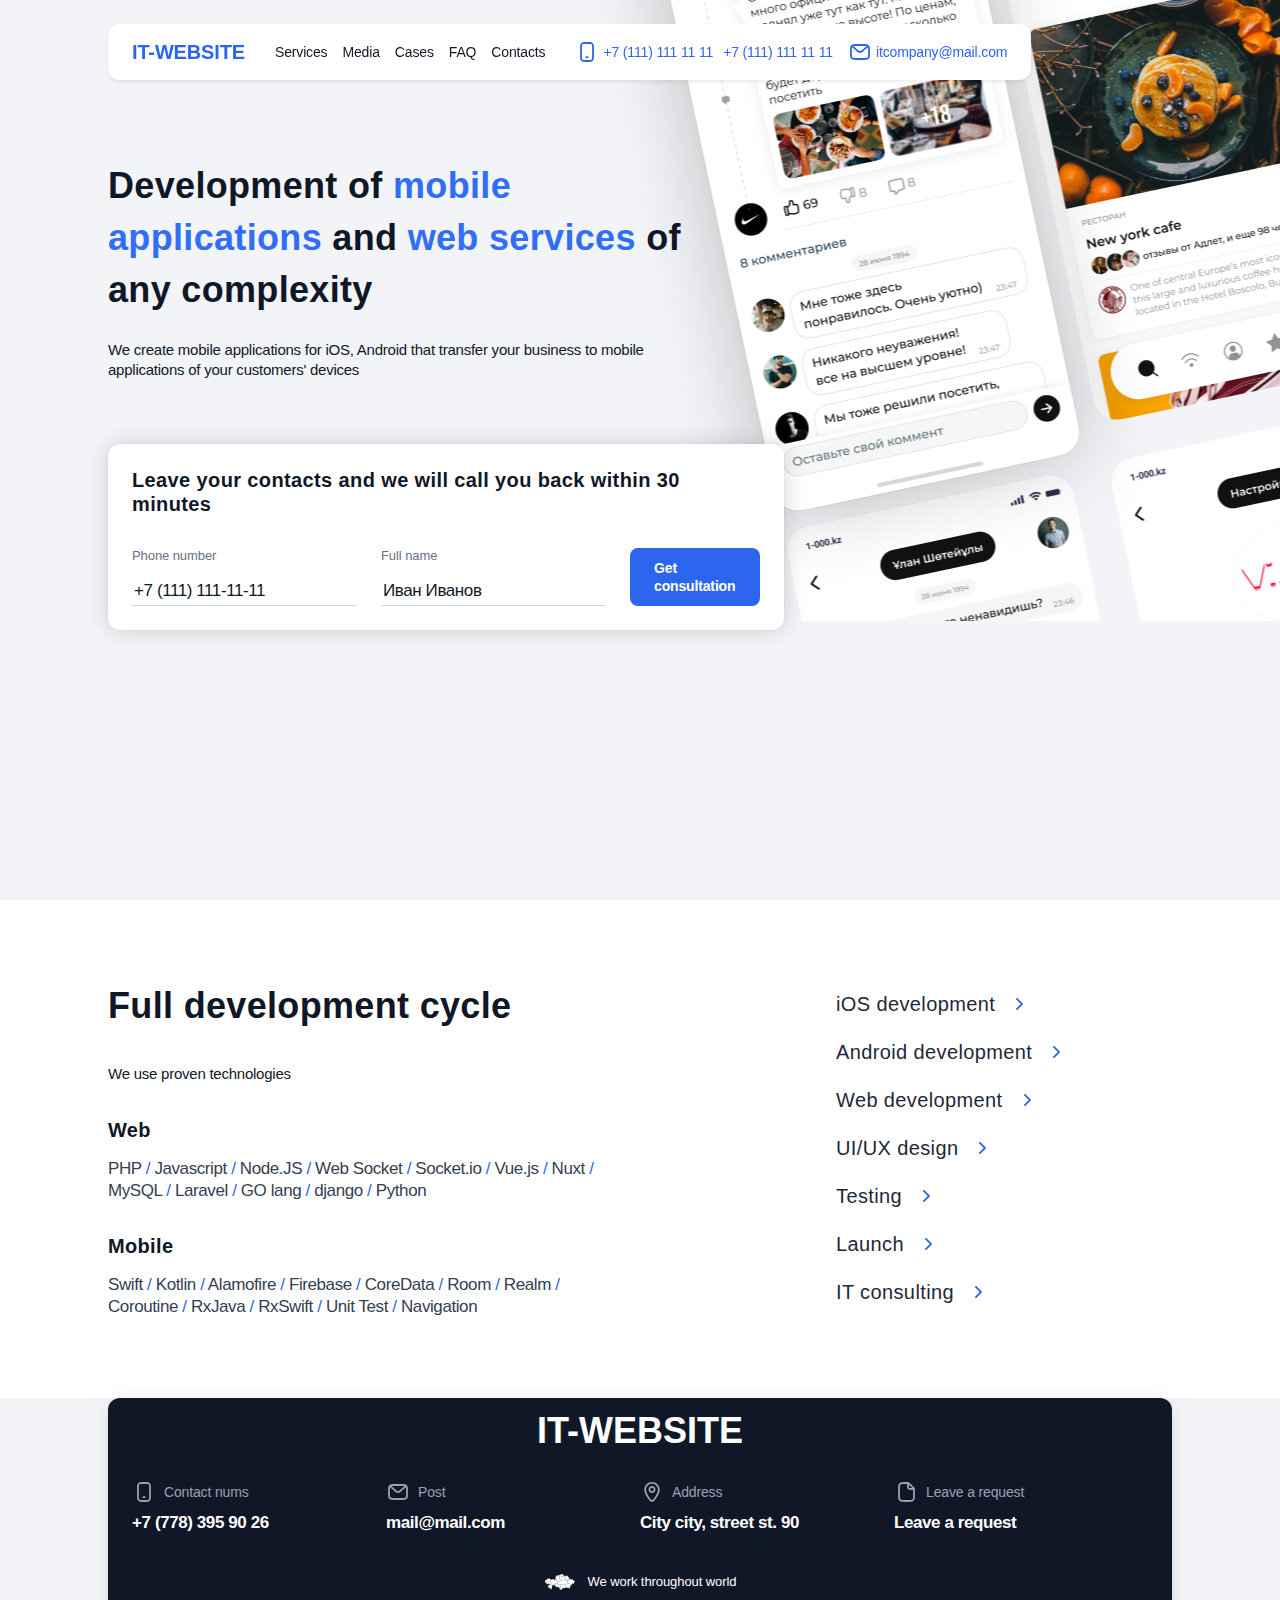
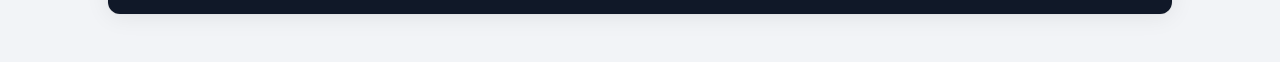
==== src/index.html @ e69600cc "les5" ====
<!DOCTYPE html>
<html lang="en">
<head>
    <meta charset="UTF-8">
    <meta name="viewport"
        content="width=device-width, user-scalable=no, initial-scale=1.0, maximum-scale=1.0, minimum-scale=1.0">
    <meta http-equiv="X-UA-Compatible" content="ie=edge">
    <title>IT-website</title>
    <link rel="stylesheet" href="assets/styles/style.css">
</head>
<body>
    <svg display="none" xmlns="http://www.w3.org/2000/svg">
        <symbol id="document" viewBox="0 0 24 24" fill="none" xmlns="http://www.w3.org/2000/svg">
            <path fill="currentColor" fill-rule="evenodd" clip-rule="evenodd" d="M13.1 3.90021H10.6C9.60506 3.90021 8.91298 3.90091 8.3745 3.94491C7.84653 3.98804 7.54596 4.06828 7.31963 4.18359C6.83041 4.43286 6.43266 4.83061 6.18339 5.31984C6.06807 5.54616 5.98784 5.84673 5.9447 6.37471C5.90071 6.91319 5.90001 7.60527 5.90001 8.60021V15.4002C5.90001 16.3952 5.90071 17.0872 5.9447 17.6257C5.98784 18.1537 6.06807 18.4543 6.18339 18.6806C6.43266 19.1698 6.83041 19.5676 7.31963 19.8168C7.54596 19.9321 7.84653 20.0124 8.3745 20.0555C8.91298 20.0995 9.60506 20.1002 10.6 20.1002H14.4C15.3949 20.1002 16.087 20.0995 16.6255 20.0555C17.1535 20.0124 17.4541 19.9321 17.6804 19.8168C18.1696 19.5676 18.5674 19.1698 18.8166 18.6806C18.9319 18.4543 19.0122 18.1537 19.0553 17.6257C19.0993 17.0872 19.1 16.3952 19.1 15.4002V9.90021H17.2L17.1646 9.90021C16.6347 9.90023 16.1836 9.90024 15.8131 9.86997C15.424 9.83818 15.0454 9.76854 14.6834 9.58413C14.1378 9.3061 13.6941 8.86245 13.4161 8.31678C13.2317 7.95485 13.162 7.57625 13.1302 7.18709C13.1 6.81666 13.1 6.36548 13.1 5.83561L13.1 5.80021V3.90021ZM18.3272 8.10021L14.9 4.673V5.80021C14.9 6.37511 14.9007 6.75216 14.9243 7.04052C14.947 7.31836 14.9863 7.43371 15.0199 7.4996C15.1254 7.70658 15.2936 7.87486 15.5006 7.98032C15.5665 8.01389 15.6819 8.05325 15.9597 8.07595C16.2481 8.09951 16.6251 8.10021 17.2 8.10021H18.3272ZM14.439 2.16652C14.1595 2.09943 13.8727 2.09978 13.5731 2.10015L13.5059 2.10021H10.6H10.5616C9.6141 2.1002 8.84835 2.10019 8.22792 2.15088C7.58864 2.20312 7.02482 2.31362 6.50245 2.57978C5.67454 3.00162 5.00142 3.67474 4.57958 4.50265C4.31342 5.02502 4.20291 5.58884 4.15068 6.22813C4.09999 6.84855 4.1 7.6143 4.10001 8.5618V8.60021V15.4002V15.4386C4.1 16.3861 4.09999 17.1519 4.15068 17.7723C4.20291 18.4116 4.31342 18.9754 4.57958 19.4978C5.00142 20.3257 5.67454 20.9988 6.50245 21.4206C7.02482 21.6868 7.58864 21.7973 8.22792 21.8495C8.84835 21.9002 9.6141 21.9002 10.5616 21.9002H10.6H14.4H14.4384C15.3859 21.9002 16.1517 21.9002 16.7721 21.8495C17.4114 21.7973 17.9752 21.6868 18.4976 21.4206C19.3255 20.9988 19.9986 20.3257 20.4204 19.4978C20.6866 18.9754 20.7971 18.4116 20.8493 17.7723C20.9 17.1519 20.9 16.3861 20.9 15.4386V15.4002V9.49432L20.9001 9.42712C20.9004 9.12749 20.9008 8.84074 20.8337 8.56126C20.7749 8.31637 20.6779 8.08227 20.5463 7.86753C20.3962 7.62247 20.1932 7.41996 19.981 7.20836L19.9335 7.16087L15.8393 3.06676L15.7919 3.0192C15.5803 2.80707 15.3777 2.60405 15.1327 2.45387C14.9179 2.32229 14.6838 2.22531 14.439 2.16652Z"/>
        </symbol>

        <symbol id="mail" viewBox="0 0 24 24" fill="none" xmlns="http://www.w3.org/2000/svg">
            <path fill="currentColor" fill-rule="evenodd" clip-rule="evenodd" d="M7.79998 4.10001H7.76228H7.76225C6.95421 4.1 6.29336 4.09999 5.75629 4.14387C5.20038 4.18929 4.6983 4.28617 4.22941 4.52508C3.49558 4.89899 2.89896 5.49561 2.52505 6.22944C2.28614 6.69833 2.18926 7.20041 2.14384 7.75632C2.09996 8.2934 2.09997 8.95424 2.09998 9.76229V9.76231V9.80001V14.2V14.2377V14.2377C2.09997 15.0458 2.09996 15.7066 2.14384 16.2437C2.18926 16.7996 2.28614 17.3017 2.52505 17.7706C2.89896 18.5044 3.49558 19.101 4.22941 19.4749C4.6983 19.7138 5.20038 19.8107 5.75629 19.8561C6.29337 19.9 6.95422 19.9 7.76227 19.9H7.79998H16.2H16.2377C17.0457 19.9 17.7066 19.9 18.2437 19.8561C18.7996 19.8107 19.3017 19.7138 19.7705 19.4749C20.5044 19.101 21.101 18.5044 21.4749 17.7706C21.7138 17.3017 21.8107 16.7996 21.8561 16.2437C21.9 15.7066 21.9 15.0458 21.9 14.2377V14.2V9.80001V9.7623C21.9 8.95425 21.9 8.2934 21.8561 7.75632C21.8107 7.20041 21.7138 6.69833 21.4749 6.22944C21.101 5.49561 20.5044 4.89899 19.7705 4.52508C19.3017 4.28617 18.7996 4.18929 18.2437 4.14387C17.7066 4.09999 17.0457 4.1 16.2377 4.10001H16.2377H16.2H7.79998ZM5.38061 6.01217C5.51618 5.98082 5.68477 5.95571 5.90287 5.93789C6.35798 5.90071 6.94505 5.90001 7.79998 5.90001H16.2C17.0549 5.90001 17.642 5.90071 18.0971 5.93789C18.3152 5.95571 18.4838 5.98082 18.6193 6.01217L14.6103 9.52009C14.0325 10.0257 13.6369 10.371 13.3074 10.6174C12.987 10.857 12.7832 10.9605 12.6069 11.0127C12.2107 11.1298 11.7892 11.1298 11.3931 11.0127C11.2168 10.9605 11.0129 10.857 10.6925 10.6174C10.3631 10.371 9.96747 10.0257 9.38967 9.52009L5.38061 6.01217ZM4.05037 7.24C4.00084 7.39568 3.96243 7.60224 3.93786 7.9029C3.90068 8.35801 3.89998 8.94508 3.89998 9.80001V14.2C3.89998 15.0549 3.90068 15.642 3.93786 16.0971C3.97419 16.5417 4.04079 16.7805 4.12886 16.9534C4.3302 17.3485 4.65146 17.6698 5.0466 17.8711C5.21944 17.9592 5.45827 18.0258 5.90287 18.0621C6.35798 18.0993 6.94505 18.1 7.79998 18.1H16.2C17.0549 18.1 17.642 18.0993 18.0971 18.0621C18.5417 18.0258 18.7805 17.9592 18.9534 17.8711C19.3485 17.6698 19.6698 17.3485 19.8711 16.9534C19.9592 16.7805 20.0258 16.5417 20.0621 16.0971C20.0993 15.642 20.1 15.0549 20.1 14.2V9.80001C20.1 8.94508 20.0993 8.35801 20.0621 7.9029C20.0375 7.60224 19.9991 7.39568 19.9496 7.24L15.7956 10.8747L15.7694 10.8977C15.2242 11.3747 14.7768 11.7662 14.3854 12.0589C13.9787 12.363 13.5796 12.6021 13.1173 12.7388C12.388 12.9545 11.6119 12.9545 10.8826 12.7388C10.4204 12.6021 10.0212 12.363 9.61455 12.0589C9.22317 11.7662 8.77574 11.3747 8.23062 10.8977L8.20436 10.8747L4.05037 7.24Z"/>
        </symbol>
    
        <symbol id="smartphone" viewBox="0 0 24 24" fill="none" xmlns="http://www.w3.org/2000/svg">
            <path fill="currentColor" fill-rule="evenodd" clip-rule="evenodd" d="M11.18 3.89997H12.82C13.9138 3.89997 14.6259 3.90138 15.1693 3.94577C15.6916 3.98845 15.8976 4.06172 16.008 4.11796C16.3843 4.30971 16.6903 4.61567 16.882 4.99199C16.9383 5.10238 17.0115 5.30838 17.0542 5.83072C17.0986 6.37408 17.1 7.08617 17.1 8.17998V15.82C17.1 16.9138 17.0986 17.6259 17.0542 18.1693C17.0115 18.6916 16.9383 18.8976 16.882 19.008C16.6903 19.3843 16.3843 19.6903 16.008 19.882C15.8976 19.9383 15.6916 20.0115 15.1693 20.0542C14.6259 20.0986 13.9138 20.1 12.82 20.1H11.18C10.0862 20.1 9.37411 20.0986 8.83075 20.0542C8.30841 20.0115 8.10242 19.9383 7.99203 19.882C7.6157 19.6903 7.30974 19.3843 7.11799 19.008C7.06175 18.8976 6.98848 18.6916 6.9458 18.1693C6.90141 17.6259 6.90001 16.9138 6.90001 15.82V8.17997C6.90001 7.08617 6.90141 6.37408 6.9458 5.83072C6.98848 5.30838 7.06175 5.10239 7.11799 4.99199C7.30974 4.61567 7.6157 4.30971 7.99203 4.11796C8.10242 4.06172 8.30841 3.98845 8.83075 3.94577C9.37411 3.90138 10.0862 3.89997 11.18 3.89997ZM5.10001 8.17997C5.10001 6.05177 5.10001 4.98768 5.51418 4.17481C5.8785 3.4598 6.45983 2.87847 7.17484 2.51415C7.98771 2.09998 9.05181 2.09998 11.18 2.09998H12.82C14.9482 2.09998 16.0123 2.09998 16.8252 2.51415C17.5402 2.87847 18.1215 3.4598 18.4858 4.17481C18.9 4.98768 18.9 6.05178 18.9 8.17998V15.82C18.9 17.9482 18.9 19.0123 18.4858 19.8252C18.1215 20.5402 17.5402 21.1215 16.8252 21.4858C16.0123 21.9 14.9482 21.9 12.82 21.9H11.18C9.05181 21.9 7.98771 21.9 7.17484 21.4858C6.45983 21.1215 5.8785 20.5402 5.51418 19.8252C5.10001 19.0123 5.10001 17.9482 5.10001 15.82V8.17997ZM11.25 16.2C10.7529 16.2 10.35 16.6029 10.35 17.1C10.35 17.597 10.7529 18 11.25 18H12.75C13.2471 18 13.65 17.597 13.65 17.1C13.65 16.6029 13.2471 16.2 12.75 16.2H11.25Z"/>
        </symbol>

        <symbol id="place" viewBox="0 0 24 24" fill="none" xmlns="http://www.w3.org/2000/svg">
            <path fill="currentColor" fill-rule="evenodd" clip-rule="evenodd" d="M12 13C13.933 13 15.5 11.433 15.5 9.5C15.5 7.567 13.933 6 12 6C10.067 6 8.5 7.567 8.5 9.5C8.5 11.433 10.067 13 12 13ZM12 11.2C12.9389 11.2 13.7 10.4389 13.7 9.49999C13.7 8.5611 12.9389 7.79999 12 7.79999C11.0611 7.79999 10.3 8.5611 10.3 9.49999C10.3 10.4389 11.0611 11.2 12 11.2Z"/>
            <path fill="currentColor" fill-rule="evenodd" clip-rule="evenodd" d="M4.24286 9.76987C4.24286 5.48026 7.71428 2 12 2C16.2857 2 19.7571 5.48026 19.7571 9.76987C19.7571 12.903 17.7831 16.6225 14.1924 20.8679C14.0893 20.9898 13.9762 21.1029 13.8543 21.206C12.6435 22.2301 10.8317 22.0787 9.80758 20.8679L9.2405 20.1974L9.24626 20.1923C6.01172 16.2269 4.24286 12.7357 4.24286 9.76987ZM11.185 19.7091C11.5677 20.1576 12.2413 20.2128 12.6919 19.8317C12.7374 19.7932 12.7796 19.751 12.8181 19.7055C16.3633 15.5139 17.9571 12.2221 17.9571 9.76987C17.9571 6.47123 15.2885 3.8 12 3.8C8.71154 3.8 6.04286 6.47123 6.04286 9.76987C6.04286 12.2221 7.63673 15.5139 11.1819 19.7055L11.185 19.7091Z"/>
        </symbol>

        <symbol id="Vector" viewBox="0 0 32 16" fill="none" xmlns="http://www.w3.org/2000/svg">
            <path fill="currentColor" d="M15.3673 3.66978L15.4874 3.67678L15.5508 3.80423L15.6621 3.75671L15.8042 3.73571L15.8096 3.84916H16.0487L16.1244 3.88821L16.2069 3.89815L16.2545 3.872L16.4123 3.92578L16.4039 3.67936L16.5697 3.67494L16.6135 3.72724L16.7199 3.7685L16.7986 3.83775L16.8189 3.8488L16.8623 3.80754L16.8431 3.78176L16.8658 3.74382L16.8953 3.76555L16.9886 3.66794L16.9802 3.63295L16.9345 3.61527L16.918 3.53497L17.0266 3.53718L17.0558 3.47493L17.0877 3.45725L17.1698 3.46793L17.1887 3.40973L17.2094 3.40642L17.2236 3.33791L17.277 3.30697L17.3081 3.30402L17.3207 3.26019L17.3465 3.26203L17.3795 3.22961L17.3998 3.23624L17.4636 3.20567L17.4002 3.13642L17.4413 3.14453L17.406 3.02703L17.5208 2.92536L17.477 2.86717L17.5035 2.85906L17.5062 2.80897L17.4931 2.76808L17.4413 2.76403L17.4509 2.67931L17.3676 2.67305L17.3442 2.62627L17.3031 2.61301L17.2996 2.57249L17.2459 2.49772L17.2685 2.4642L17.3 2.46126L17.3215 2.45278L17.323 2.42258L17.361 2.39495L17.3806 2.41669L17.4037 2.37285L17.3672 2.37506L17.3649 2.31429L17.4747 2.31723L17.4916 2.29808L17.4716 2.27635L17.4778 2.25646L17.4532 2.21925L17.5108 2.22331L17.5173 2.19347L17.5906 2.19863L17.5941 2.23473L17.6993 2.22736L17.697 2.16585L17.7703 2.17137L17.7726 2.22257L17.8195 2.23141L17.8283 2.26235L17.8594 2.27009L17.8728 2.31171L17.8748 2.3677L17.9262 2.38169L17.9504 2.32792L17.9089 2.31944L17.8963 2.26272L17.9277 2.25977L17.9416 2.19973L17.983 2.2082L18.0007 2.17395L18.0372 2.17174L18.0652 2.14301L18.2272 2.14559L18.2345 2.20231L18.2756 2.21594L18.284 2.3386L18.266 2.37764L18.2913 2.3898L18.3082 2.36585L18.4008 2.38832L18.4541 2.36733L18.4606 2.43363L18.4284 2.45131L18.4368 2.48262L18.4054 2.4852L18.4084 2.52056L18.3862 2.53934L18.5321 2.53566L18.5436 2.51651L18.5697 2.51835L18.5735 2.53897L18.6495 2.63106L18.6607 2.68778L18.7332 2.67858L18.7194 2.59165L18.787 2.58207L18.805 2.48225L19.1203 2.47378L19.1172 2.50914L19.1272 2.50988L19.116 2.57986L19.2366 2.60049L19.2446 2.62185L19.3107 2.62259L19.3387 2.59459L19.3594 2.59128L19.3771 2.56771L19.4236 2.56144L19.4485 2.51319L19.5245 2.51503L19.5199 2.56034L19.6747 2.72167L19.6447 2.76477L19.6205 2.84875L19.6443 2.91174L19.5967 2.93236L19.5975 2.97288L19.6336 3.01192L19.6436 3.05834L19.8613 3.08449L20.0379 3.0716L20.0728 2.98393L20.2168 2.95336L20.2486 2.98209L20.3181 2.94894L20.3988 2.9482L20.423 2.91505L20.4483 2.91284L20.464 2.95078L20.4644 3.03808L20.4959 3.07233L20.5166 3.28413L20.6122 3.24508L20.7551 3.3147L20.8564 3.31249L20.8656 3.35964L20.9213 3.35706L20.9747 3.45541L21.2634 3.47603L21.2657 3.49666L21.3049 3.50219L21.3221 4.2374L21.3379 4.26944L21.2922 4.27791L21.1874 4.35711L21.164 4.38363L21.1601 4.60058L21.2968 4.53612L21.3348 4.62047L21.4227 4.62821L21.4957 4.66835L21.4773 4.69524L21.4373 4.6993L21.4081 4.73429L21.3321 4.71366L21.1659 4.8179L21.1547 4.89967L21.0741 4.99102L20.9463 4.95456L20.8979 5.02601L20.8764 4.96487L20.856 4.97187L20.8679 4.99286L20.8069 5.00944L20.7865 4.97739L20.7505 4.99213L20.7382 5.04922L20.7708 5.06322L20.8169 5.16156L20.8092 5.18477L20.8361 5.20282L20.876 5.12068L20.9144 5.12583L21.0115 5.16782L20.9006 5.26949L20.7025 5.331L20.729 5.39251L20.6875 5.4113L20.6234 5.41756L20.593 5.46692L20.4725 5.41793L20.4287 5.49454L20.3992 5.50081L20.3919 5.51922L20.4134 5.54095L20.3631 5.59731L20.2552 5.60357L20.2506 5.64151L20.2233 5.62862L20.1853 5.66251L20.2064 5.68903L20.1523 5.73507L20.2333 5.78774L20.1715 5.81868L20.0859 5.76564L20.0563 5.80984L20.001 5.82752L20.0175 5.93434L19.9676 5.9476L19.978 5.98223L19.8847 5.91408L19.728 5.92992L19.7096 5.96602L19.6631 5.95129L19.7315 5.85883L19.718 5.80506L19.7407 5.77411L19.7338 5.74944L19.7111 5.73728L19.7622 5.67135L19.6777 5.59952L19.624 5.6032L19.614 5.56379L19.5633 5.58221L19.5526 5.54759L19.518 5.55348L19.5196 5.58221L19.4078 5.62788L19.3867 5.73544L19.3333 5.7347L19.3092 5.78001L19.2423 5.77301L19.184 5.81942L19.1997 5.85404L19.1011 5.92035L19.0481 5.91961L19.0366 5.93729L18.9874 5.94687L18.9778 6.1826L18.9241 6.09236L18.7632 6.16161L18.8096 6.27469L18.7858 6.31963L18.7033 6.33031L18.5962 6.39587L18.5359 6.42313L18.4898 6.40029L18.4929 6.32036L18.5593 6.22754L18.5436 6.19329L18.5086 6.20434L18.486 6.14098L18.2537 6.20544L18.2203 6.2025L18.195 6.21465L18.1619 6.20692L18.1178 6.21723L18.1358 6.12477L18.0924 6.12109L18.0706 6.09568L18.0425 6.03159L18.023 6.0349L18.0003 6.07063L17.9865 6.00801L17.8851 6.06105L17.9116 6.14356L17.8502 6.18076L17.8168 6.17818L17.7949 6.15277L17.7872 6.18518L17.8091 6.2106L17.7999 6.26143L17.7803 6.26438L17.7484 6.23859L17.6525 6.28721L17.5557 6.22791L17.5123 6.2246L17.5 6.1955L17.4401 6.21428L17.4144 6.17008L17.4678 6.11299L17.4989 5.97376L17.5319 5.9244L17.5154 5.82826L17.5515 5.80727L17.5618 5.55643L17.3303 5.56269L17.3073 5.60357L17.2163 5.63488L17.0543 5.75165L16.984 5.69897L16.8784 5.72034L16.8343 5.7126L16.8842 5.77743L16.8896 5.83968L16.8009 5.90451L16.4757 5.94502L16.2998 6.05221L16.1939 5.89493L16.2768 5.84778L16.228 5.73139L16.1639 5.70892L15.9793 5.76049L15.7804 5.69271L15.7212 5.65182L15.6287 5.6754L15.5899 5.52585L15.5327 5.55164L15.5082 5.53138L15.4721 5.54832L15.4736 5.50559L15.4475 5.52806L15.4494 5.48055L15.441 5.43708L15.3012 5.35826L15.2548 5.50375L15.1062 5.51996L15.0778 5.46139L15.1269 5.23892L14.968 5.09121L15.0102 5.05474L14.9461 4.97445L15.0524 4.88347L15.0171 4.85731L15.0801 4.68161L15.0121 4.54643L14.9188 4.54165L14.8812 4.41751L15.011 4.42967L15.2068 4.33316L15.2375 4.20314L15.2705 4.0186L15.3619 3.9453L15.3673 3.66978Z"/>
            <path fill="currentColor" d="M10.1269 10.6804L10.0631 10.7128L9.9852 10.7287L9.94835 10.7522L9.91533 10.7957L9.87847 10.8705L9.84967 10.9493L9.84545 11.02L9.81282 11.0359L9.78824 11.0753L9.78632 11.1059L9.48224 11.1884L8.40568 11.5151L8.29856 10.7574L8.23137 10.5788L8.16994 10.4635L8.18376 10.42L8.09584 10.311L8.08663 10.1747L7.64855 10.0494L7.4969 9.98904L7.27306 9.77283L7.22661 9.5997L7.11526 9.46489L7.17401 9.03357L7.20242 8.86597L7.15174 8.78309L7.13523 8.58382L7.0189 8.45895L7.04577 8.36097L7.00431 8.19006L6.97589 8.14365L7.00047 7.97274L7.02235 7.95617L7.0189 7.78342L6.8849 7.77237L6.88452 7.72669L6.82846 7.68765L6.80389 7.72743L6.75513 7.71527L6.75743 7.779L6.739 7.87292L6.65761 7.86519L6.61269 7.84345L6.43493 7.82541L6.46487 7.75247L6.43301 7.68286L6.45451 7.62024L6.40267 7.36793L6.36351 7.35909L6.32973 7.44233L6.28404 7.4206L6.29517 7.3915L6.20456 7.35209L6.14544 7.29978L6.13852 7.19775L6.18767 7.03679L6.16156 6.97933L6.20802 7.00143L6.23835 6.92702L6.29594 6.8773L6.36889 6.87767L6.38233 6.82425L6.47447 6.82241L6.5382 6.83346L6.61154 6.79184L6.59426 6.76127L6.64609 6.69865L6.66183 6.65924H6.74438L6.70061 6.60804L6.77241 6.48686L6.76972 6.45407L6.80312 6.38924L6.79352 6.33326L6.74323 6.31042L6.74092 6.28206L6.7056 6.27174L6.70291 6.17708L6.71674 6.09936L6.66068 6.02459L6.74016 5.94355L6.72749 5.91151L6.82155 5.80395L6.81003 5.78811L6.83307 5.80285L6.84689 5.79806L6.89028 5.73286L6.91715 5.7185L6.93174 5.69492L6.91946 5.64446L6.88951 5.57853L6.87722 5.49675L6.89987 5.45071L6.91523 5.40209L6.9375 5.40983L6.95555 5.40762L6.98127 5.42124L6.99356 5.42088L7.00315 5.41425L7.00968 5.42014L7.01352 5.4415L7.0308 5.44666L7.04308 5.46508L7.05883 5.45918L7.05767 5.43745L7.07495 5.4334L7.07956 5.42345L7.09184 5.42456L7.09799 5.41609L7.1168 5.41461L7.1264 5.41903L7.14444 5.39693L7.1406 5.37446L7.17247 5.35936L7.19666 5.37299L7.21048 5.38883L7.21432 5.41535L7.20933 5.42824L7.18514 5.45734L7.17938 5.47171L7.18514 5.4857L7.20626 5.50412L7.24196 5.52585L7.39823 5.66619L7.41166 5.67135L7.4347 5.65035L7.49536 5.65367L7.51072 5.68829L7.55871 5.71223L7.6355 5.76933L7.64971 5.76969L7.66583 5.7568L7.68081 5.72328L7.7407 5.68976L7.77756 5.67945L7.85895 5.63783L7.89812 5.60284L7.94035 5.57337L7.96838 5.56306L7.97797 5.55311L7.98181 5.54095L7.97721 5.50486L7.97913 5.46765L8.0083 5.37483L8.02021 5.35863L8.03556 5.35347L8.09776 5.38404L8.14345 5.38441L8.16457 5.36636L8.17263 5.31664L8.18338 5.31148L8.21793 5.31848L8.23137 5.30964L8.2356 5.29196L8.22446 5.24407L8.22408 5.20982L8.24903 5.18256L8.25287 5.18145L8.27169 5.20429L8.27821 5.2275L8.31776 5.24812L8.35308 5.29417L8.3884 5.29601L8.42373 5.31442L8.43294 5.30706L8.4387 5.27649L8.42373 5.23707L8.41682 5.19692L8.42142 5.19361L8.46481 5.1925L8.47978 5.18735L8.49821 5.18956L8.5366 5.21902L8.55196 5.22197L8.59227 5.19729L8.60648 5.20392L8.62261 5.22013L8.64065 5.22381L8.71629 5.19656L8.76044 5.17446L8.77465 5.18993L8.7877 5.23339L8.81189 5.25181L8.84068 5.26323L8.85988 5.29417L8.86142 5.33358L8.88445 5.36231L8.95203 5.40651L9.00347 5.42088L9.01614 5.41646L9.01845 5.40835L9.00808 5.38404L9.01115 5.3752L9.07297 5.34684L9.11098 5.34721L9.13132 5.38331L9.16281 5.37004L9.17433 5.3299L9.17932 5.18661L9.18546 5.13541L9.20351 5.12657L9.23307 5.12436L9.25035 5.15014L9.27338 5.16635L9.28528 5.16451L9.2945 5.15309L9.3137 5.14867L9.32752 5.17519L9.36015 5.17446L9.36975 5.18808L9.40623 5.1553L9.41698 5.1542L9.43502 5.13946L9.44347 5.15199L9.4404 5.1763L9.44731 5.19287L9.50336 5.2054L9.50758 5.20171L9.50298 5.18956L9.50643 5.17961L9.52601 5.17519L9.53369 5.16525L9.52832 5.13246L9.54636 5.12436L9.55903 5.11184L9.56518 5.11515L9.5717 5.10852L9.57785 5.11221L9.58629 5.10005L9.61163 5.11L9.63467 5.17961L9.64542 5.19361L9.66462 5.19692L9.708 5.18735L9.74524 5.1914L9.77519 5.19729L9.78978 5.2135L9.81857 5.27096L9.81704 5.28643L9.80168 5.30632L9.79055 5.34942L9.79592 5.42345L9.81474 5.47834L9.83201 5.48828L9.85505 5.49049L9.92032 5.46692L9.94911 5.46913L9.95794 5.48128L9.94911 5.51738L9.95487 5.54132L10.0063 5.5649L10.0217 5.60468L10.0455 5.62236L10.0869 5.62788L10.1192 5.61904L10.1369 5.62015L10.1902 5.63857L10.2758 5.64777L10.2954 5.65551L10.3081 5.67503L10.3223 5.67908L10.34 5.66472L10.4041 5.67945L10.4548 5.66619L10.4694 5.66656L10.5166 5.72881V5.73765L10.5005 5.74465L10.4985 5.75128L10.4997 5.81905L10.5008 5.82789L10.5093 5.82973L10.568 5.801L10.6989 5.76896L10.7339 5.75128L10.7826 5.67319L10.8614 5.47576L10.8836 5.44482L10.9097 5.4345L10.9604 5.4415L10.9938 5.45808L11.0011 5.46839L11.003 5.51996L11.094 5.62899L11.1228 5.64446L11.213 5.65514L11.2941 5.66103L11.3716 5.65698L11.4177 5.66582L11.4753 5.66509L11.5494 5.63967L11.6093 5.63672L11.9214 5.5148L11.9391 5.50044L11.9506 5.4706L11.9729 5.33026L12.0404 5.00318L12.103 4.98292L12.1525 5.00612L12.2074 4.98292L12.2408 4.92693L12.2931 5.00428L12.2996 5.07684L12.3364 5.19582L12.3971 5.21866L12.4367 5.16562L12.4566 5.15162L12.5672 5.21534V5.25954L12.5422 5.26359L12.5173 5.34647L12.6517 5.47207L12.5672 5.52843L12.5822 5.59179L12.5818 5.65956L12.6862 5.62825L12.7546 5.96197L12.8532 6.11262L12.8682 6.17008L13.0306 6.40287L13.0452 6.46033L13.0091 6.58189L12.8909 6.4887L12.7718 6.58999L12.7611 6.70786L12.6432 6.77674L12.6674 6.90382L12.6916 6.93697L12.6037 6.90787L12.5403 6.98706L12.5791 7.02942L12.7154 7.25079L12.6908 7.26884L12.6762 7.25485L12.5645 7.27216L12.5453 7.32336L12.6421 7.31489L12.6954 7.49206L12.9035 7.68949L13.0648 7.60514L13.1423 7.67144L13.1469 7.71269L13.0974 7.77605L13.1258 7.8685L13.3692 7.9477L13.4126 7.99447L13.5343 8.03868L13.6553 8.11971L13.8161 8.41438L13.9528 8.64386L14.0208 8.67296L13.8553 8.84792L12.9753 9.438L12.9193 9.45532L12.8866 9.41038L12.672 9.37833L12.7043 9.30687L12.4985 9.05567L12.4052 9.06929L12.3437 8.95695L12.2163 8.77278L11.7628 8.87297L11.506 9.53193L11.1938 9.50725L11.1723 9.73415L10.9435 9.7522L10.6429 10.02L10.5799 10.1143L10.4939 10.2045L10.33 10.4406L10.1269 10.6804Z"/>
            <path fill="currentColor" d="M24.6186 9.38533L24.7077 9.44095L24.745 9.48294L24.839 9.49104L24.8755 9.58092L25.2076 9.54519L25.4418 9.86012L25.7969 9.74115L25.9563 9.8045L25.9532 9.87817L26.2085 9.98573L26.4254 10.1021L26.6574 10.1076L26.6992 10.1688L26.7345 10.1677L26.7764 10.1415L26.7983 10.1942L26.8224 10.2211L26.8558 10.1758L26.8777 10.1762L26.8497 10.2182L26.8747 10.2233L26.9008 10.2244L26.9269 10.2432L26.9511 10.2005L26.9687 10.1997L26.9549 10.2358L26.9173 10.2627L26.9276 10.2738L26.9603 10.2675L26.9338 10.301L27.181 10.5791L27.2394 10.7909L27.3603 10.9173L27.3373 11.072L27.3465 11.1302L27.3738 11.153L27.4509 11.1265L27.4636 11.1431L27.5293 11.181L27.5569 11.2046L27.6859 11.2311L27.6963 11.2451L27.7163 11.318L27.6878 11.448L27.6087 11.56L27.5692 11.5335L27.4748 11.4528L27.4348 11.4433L27.3745 11.4554L27.3315 11.472L27.2601 11.5191L27.2125 11.5236L27.1906 11.5114L27.1776 11.4742L27.1703 11.4705L27.1304 11.4805L27.1112 11.4749L27.1062 11.434L27.0977 11.4182L27.0885 11.3718L27.0609 11.3515L27.0467 11.3276L27.0152 11.311L27.0079 11.3221L26.9925 11.3294L26.968 11.3239L26.9322 11.3512L26.9215 11.3714L26.8939 11.3777L26.8827 11.3924L26.8628 11.4038L26.8259 11.4097L26.8144 11.3902L26.8098 11.3909L26.7741 11.4234L26.7506 11.4182L26.7426 11.4116L26.7199 11.4322L26.6827 11.4381L26.6681 11.4337L26.6627 11.441L26.6347 11.4495L26.6239 11.469L26.6159 11.4709L26.5802 11.4606L26.5786 11.4727L26.5675 11.4841L26.5656 11.497L26.5575 11.5055L26.5422 11.5048L26.513 11.5143L26.4654 11.5129L26.4201 11.5501L26.3928 11.5526L26.3652 11.5357L26.3164 11.5224L26.2995 11.5062L26.2941 11.5084L26.2899 11.5302L26.2753 11.5431L26.2081 11.5703L26.1728 11.5659L26.139 11.5707L26.1241 11.5593L26.1068 11.563L26.0884 11.5781L26.0749 11.6134L26.0404 11.6366H26.0112L25.9962 11.6175L25.9862 11.6145L25.9651 11.6223L25.9371 11.6447L25.9194 11.6503L25.8868 11.6521L25.8684 11.6359L25.8426 11.6381L25.8177 11.6318L25.8115 11.6418L25.8207 11.662L25.8184 11.6713L25.8073 11.6654L25.7962 11.6676L25.7532 11.7129L25.6775 11.7589L25.6656 11.7718L25.6464 11.7773L25.638 11.7902L25.6464 11.7991L25.6664 11.7854L25.6829 11.7851L25.7075 11.8009L25.7271 11.8035L25.7489 11.8657L25.7793 11.8816L25.8396 11.8727L25.8634 11.8521L25.9194 11.8598L25.9459 11.8407L25.9647 11.8429L25.9762 11.8554L25.972 11.8679L25.9785 11.8713L26.0104 11.8624L26.0281 11.8959L26.0895 11.9254L26.116 11.9501L26.1198 11.9766L26.0561 11.9972L26.0258 12.0267L26.0576 12.0739L26.048 12.0945L26.0281 12.1744L26.0119 12.2017L26.0273 12.2499L26.0419 12.3626L26.0569 12.405V12.4838L26.0676 12.5516L26.0899 12.605L26.0849 12.6256L26.086 12.6356L26.0968 12.6488L26.0949 12.6768L26.134 12.7597L26.1317 12.7899L26.144 12.8441L26.1578 12.8536L26.1962 12.9358L26.2907 13.1641L26.3022 13.1789L26.3122 13.2135L26.3034 13.2433L26.3045 13.2625L26.2857 13.2809L26.2488 13.3568L26.2504 13.3638L26.2592 13.3745L26.3114 13.3711L26.3218 13.3756L26.3233 13.4028L26.3387 13.4323L26.3394 13.457L26.3525 13.4868L26.3356 13.517L26.3122 13.5189L26.2949 13.5329L26.2757 13.5218L26.255 13.5181L26.1985 13.5336L26.1306 13.5874L26.0619 13.6061L26.0461 13.6235L26.0457 13.654L26.0576 13.6754L26.0822 13.6986L26.1164 13.72L26.1801 13.7358L26.1966 13.7634L26.1947 13.7679L26.1866 13.7664L26.1655 13.7774L26.1571 13.769L26.154 13.7774L26.141 13.7822L26.1287 13.7771L26.1237 13.7874L26.0692 13.8095L26.0695 13.8191L26.053 13.8297L26.0415 13.8257L26.0215 13.8334L26.0212 13.8253L26.0004 13.833L25.9966 13.8224L25.9897 13.822L25.949 13.8286L25.9467 13.8581L25.9344 13.8876L25.9194 13.9487L25.8929 13.9734L25.8814 14.0146L25.8891 14.0533L25.9129 14.1008L25.9352 14.1207L25.9555 14.1226L25.9636 14.1314L25.9494 14.1472L25.9179 14.1623L25.9133 14.1841L25.9121 14.2165L25.9279 14.2375L25.9267 14.2898L25.9617 14.3137L25.9528 14.3428L25.9709 14.3668L25.9643 14.4021L25.9398 14.4158L25.9259 14.4165L25.9125 14.4062L25.9037 14.4058L25.8822 14.4228L25.8707 14.4206L25.8507 14.4338L25.8449 14.4305L25.8399 14.4139L25.8461 14.366L25.8323 14.3458L25.82 14.3123L25.8027 14.3016L25.7735 14.2946L25.7436 14.267L25.7313 14.2331L25.7205 14.2147L25.7117 14.2091L25.6672 14.2062L25.6603 14.2205L25.6503 14.2231L25.6445 14.2161V14.2029L25.6391 14.201L25.6061 14.1984L25.5942 14.1911L25.5762 14.1937L25.5662 14.1782L25.5063 14.169L25.4702 14.1933L25.4383 14.1881L25.3911 14.1889L25.3723 14.1587L25.3055 14.1071L25.2875 14.0692L25.2782 14.0607L25.2345 14.0283L25.1992 14.0191L25.1853 14.0017L25.1742 13.9977L25.1435 13.9461L25.1358 13.906L25.1393 13.8879L25.1481 13.8761L25.1435 13.8721L25.1254 13.8725L25.0855 13.885L25.0736 13.9097L25.0659 13.9145L25.0433 13.8861L25.0298 13.8787L25.0007 13.882L24.9792 13.8743L24.958 13.8802L24.9377 13.8669L24.8985 13.8596L24.8793 13.8496L24.8597 13.8515L24.8375 13.833L24.8148 13.8342L24.8041 13.8264L24.7764 13.836L24.7553 13.8087L24.6789 13.7918L24.662 13.766L24.6332 13.7557L24.5683 13.7815L24.5445 13.773L24.5319 13.797L24.5134 13.8025L24.3994 13.7774L24.384 13.8003L24.3468 13.794L24.3288 13.7995L24.3107 13.8191L24.2961 13.7988L24.2827 13.7911L24.2712 13.7914L24.2431 13.808L24.2193 13.7833L24.1959 13.7903L24.1683 13.7774L24.1426 13.7789L24.1291 13.7734L24.1068 13.7491L24.0458 13.7527L24.0001 13.7432L23.9556 13.7424L23.9164 13.7284L23.8803 13.7325L23.8573 13.7244L23.7782 13.7443L23.7156 13.7461L23.6884 13.738L23.6665 13.7089L23.653 13.7012L23.5866 13.6946L23.554 13.6997L23.4691 13.6783L23.4073 13.6791L23.3747 13.7097L23.3397 13.7144L23.3274 13.745L23.3155 13.7542L23.2295 13.7469L23.1988 13.7498L23.1601 13.741L23.1386 13.7701L23.1082 13.773L23.0357 13.7929L23.0176 13.7922L23.0119 13.7874L23.0003 13.7539L22.9769 13.7406L22.8771 13.7365L22.8034 13.7498L22.7942 13.7458L22.7823 13.7299L22.7477 13.7262L22.7227 13.7063L22.6993 13.7174L22.6744 13.7104L22.6383 13.7281L22.6325 13.7288L22.6248 13.6942L22.5861 13.7104L22.5446 13.6853L22.4724 13.6931L22.464 13.6772L22.507 13.6647L22.5269 13.6257L22.3864 13.5619L22.3142 13.5476L22.2966 13.4776L22.2678 13.4654L22.2781 13.4231L22.2497 13.4069L22.2582 13.3236L22.3572 13.2083L22.3304 13.1649L22.2186 13.1781L22.2298 13.1439L22.1875 13.1387L22.1622 13.1553L22.0363 13.1129L22.0359 13.0496L22.1991 12.9008L22.2275 12.8879L22.2451 12.8418L22.2278 12.7708L22.2609 12.7343L22.2778 12.6916L22.2743 12.5685L22.1968 12.5177L22.1545 12.4628L22.1081 12.4566L22.0366 12.3936L22.024 12.3921L21.8574 12.3748L21.7149 12.244L21.6907 12.2076L21.7249 12.0867L21.6535 11.9685L21.4139 11.8075L21.3993 11.7637L21.3701 11.7302L21.364 11.6072L21.1547 11.602L21.1413 11.4138L21.3667 11.4296L21.326 11.3269L21.2937 10.9511L21.3648 10.8362L21.4247 10.7106L21.4899 10.6071L21.5755 10.5147L21.7341 10.3585L21.9372 10.1824L22.3638 9.94705L22.5415 9.98131L22.7696 9.94079L23.0241 9.98388L23.0234 10.0141L23.0664 10.0251L23.1174 9.96731L23.1382 10.0273L23.1612 10.0005L23.2292 10.024L23.2526 9.97099L23.301 9.97836L23.3697 9.99788L23.4829 10.0461L23.4023 9.96805L23.4542 9.95884L23.5329 9.99751L23.607 9.98757L23.6814 10.0255L23.706 10.0859L23.7621 10.0778L23.7609 10.0122L23.9871 9.98794L23.9548 9.44721L23.9752 9.41111L24.1679 9.45237L24.2773 9.3345L24.3725 9.43064L24.4927 9.28367L24.6186 9.38533Z"/>
            <path fill="currentColor" d="M3.27511 10.4535L3.26974 10.4579L3.25822 10.4554L3.23518 10.4093L3.2275 10.4053L3.23365 10.3983L3.21291 10.3541L3.20907 10.3246L3.1918 10.3066L3.18911 10.2981L3.19333 10.2922L3.20485 10.2881L3.24555 10.3036L3.28241 10.3434L3.29508 10.3891L3.27511 10.4535ZM6.14544 7.29978L6.20418 7.35246L6.29479 7.3915L6.28365 7.42097L6.32896 7.4427L6.36275 7.35945L6.40191 7.36829L6.45374 7.62061L6.43224 7.68323L6.46372 7.75284L6.43416 7.82577L6.61154 7.84382L6.65646 7.86556L6.73785 7.87329L6.75628 7.77936L6.75436 7.71564L6.80312 7.7278L6.82731 7.68801L6.88375 7.72706V7.77273L7.01774 7.78378L7.0212 7.95654L6.99932 7.97274L6.97474 8.14365L7.00315 8.19006L7.04462 8.36097L7.01774 8.45895L7.13408 8.58382L7.15059 8.78309L7.20127 8.86597L7.17285 9.03393L7.11411 9.46489L7.22546 9.60007L7.27191 9.77319L7.49575 9.98904L7.6474 10.0494L8.08548 10.1747L8.09469 10.311L8.18261 10.4196L8.16879 10.4631L8.22984 10.5784L8.16303 10.5401L8.10467 10.5441L8.06974 10.5128L8.01829 10.5382L7.9392 10.5154L7.91962 10.4579L7.8866 10.4439L7.84859 10.469L7.81019 10.4473L7.75452 10.4318L7.74224 10.399L7.75414 10.3423L7.72841 10.2682L7.69194 10.2635L7.67044 10.2745L7.65892 10.2929L7.63704 10.2996L7.58866 10.2708L7.49844 10.1482L7.32259 10.3154L7.24004 10.3043L6.94518 10.3338L6.80235 10.3872L6.68948 10.3898L6.62037 10.4163L6.57199 10.4274L6.5263 10.4252L6.47332 10.4369L6.45835 10.4605L6.34316 10.4469L6.35353 10.4926L6.31322 10.5666L6.14352 10.6878L6.22184 10.732L6.17346 10.7766L6.09783 10.8204L6.0076 10.8576L5.95423 10.8646L5.90432 10.8963L5.78914 10.8815L5.76534 10.9386L5.66475 10.9335L5.49389 10.893L5.49274 10.8837L5.52077 10.8882L5.53421 10.8826L5.5058 10.8731L5.50119 10.8639L5.50387 10.8392L5.51962 10.8325L5.51731 10.8156L5.52461 10.8097L5.5822 10.8042L5.55187 10.7872L5.54688 10.7718L5.55686 10.7618L5.58719 10.7541L5.57068 10.7364L5.56031 10.711L5.54227 10.697L5.53805 10.6841L5.54457 10.6775L5.57721 10.6771L5.58796 10.6579L5.54649 10.623L5.53152 10.6174L5.50887 10.5916L5.52461 10.5718L5.55072 10.5721L5.52422 10.5596L5.52115 10.5452L5.51079 10.5419L5.51885 10.5294L5.51731 10.515L5.53843 10.4996L5.57106 10.5036L5.55916 10.4845L5.57068 10.4771L5.55494 10.4719L5.55264 10.462L5.57874 10.4484L5.59717 10.4189L5.61215 10.4355L5.60984 10.4207L5.61483 10.4067L5.61023 10.402L5.59986 10.4053L5.59256 10.3935L5.60255 10.378L5.60485 10.3574L5.62174 10.3342L5.62443 10.3062L5.6705 10.2587L5.69124 10.252L5.67166 10.245L5.66974 10.2388L5.69354 10.2355L5.69776 10.2299L5.68202 10.2215L5.66705 10.1983L5.63518 10.171L5.64593 10.115L5.6371 10.0774L5.66513 10.0513L5.63557 10.0406L5.64593 10.0163L5.63134 9.9651L5.62366 9.96289L5.6133 9.96805L5.60216 9.96289L5.58527 9.97394L5.57529 9.96952L5.58412 9.95294L5.59756 9.94889L5.57337 9.92532L5.5653 9.92827L5.55916 9.92421L5.5653 9.8988L5.57951 9.88848L5.5703 9.87007L5.55494 9.86417L5.55033 9.86675L5.53229 9.89511L5.49543 9.91611L5.47508 9.94705L5.47431 9.97357L5.46164 9.97247L5.44859 9.96363L5.45012 9.94521L5.4436 9.93416L5.44667 9.922L5.45665 9.91243L5.45204 9.89659L5.43861 9.88812L5.4244 9.89364L5.4148 9.90543L5.40712 9.90322L5.40866 9.87559L5.4148 9.86638L5.40136 9.86196L5.39868 9.85165L5.36796 9.83986L5.36374 9.83323L5.36719 9.82697L5.38101 9.83065L5.39714 9.81334L5.39061 9.8045L5.39445 9.78682L5.38601 9.77283L5.36873 9.76141L5.25815 9.78203L5.22936 9.81224L5.21208 9.82034L5.20287 9.81887L5.18943 9.79014L5.17254 9.78719L5.15219 9.87596L5.14336 9.88591L5.12109 9.89475H5.08845L5.03317 9.86565L4.95945 9.85275L4.90493 9.82366L4.86577 9.82771L4.84888 9.81924L4.84811 9.81113L4.83889 9.81482L4.83467 9.80598L4.78668 9.78977L4.73293 9.78203L4.70567 9.78351L4.67726 9.76398L4.68186 9.80377L4.69914 9.81997L4.71834 9.82918L4.7287 9.84613L4.72602 9.88848L4.71603 9.90801L4.71104 9.90469L4.71527 9.91648L4.71027 9.91685L4.69722 9.88296L4.70375 9.85239L4.68801 9.83655L4.67457 9.83471L4.67073 9.82034L4.65575 9.80745L4.63771 9.74262L4.63157 9.74299L4.63041 9.75514L4.62235 9.75588L4.61275 9.76914L4.59394 9.77246L4.5686 9.7975L4.56054 9.80119L4.55593 9.79492L4.5759 9.77504L4.59471 9.76472L4.60239 9.73525L4.6093 9.73489L4.61122 9.72899L4.60508 9.71905L4.61774 9.7091L4.62043 9.68921L4.58626 9.70652L4.55862 9.73894L4.57513 9.708L4.57474 9.69658L4.53213 9.64943L4.43461 9.62181L4.40466 9.62623L4.39468 9.61849L4.37471 9.62696L4.33785 9.61518L4.32096 9.62291L4.30599 9.62217L4.25339 9.66564L4.24149 9.66638L4.23073 9.67411L4.22498 9.701L4.21269 9.69805L4.20079 9.70468L4.16431 9.70358L4.14704 9.69547L4.12861 9.6951L4.08714 9.67558L4.05182 9.68369L4.03646 9.69326L4.02034 9.715L4.01419 9.71794L4.00728 9.71094L3.99576 9.71315L3.96159 9.7743L3.94163 9.79272L3.92666 9.79345L3.92013 9.78645L3.92742 9.75809L3.92435 9.74483L3.91475 9.74004L3.904 9.74483L3.87943 9.76214L3.86023 9.78645L3.85486 9.82476L3.83451 9.87633L3.8253 9.88517L3.81224 9.88222L3.80418 9.87117L3.81378 9.83876L3.80879 9.83176L3.78383 9.85128L3.7727 9.85091L3.76579 9.80782L3.74736 9.78093L3.7105 9.8406L3.70282 9.86196L3.68938 9.87559L3.68401 9.87743L3.67479 9.86638L3.68093 9.8336L3.6721 9.83323L3.65099 9.84539L3.63985 9.85975L3.64676 9.86859L3.62142 9.88848L3.60223 9.92679L3.5934 9.95921L3.57996 9.9791L3.56998 9.96805L3.56691 9.89254L3.51661 9.94374L3.49434 9.95884L3.44059 10.0358L3.43137 10.0675L3.38031 10.0542L3.35343 10.0664L3.32387 10.1113L3.32771 10.1463L3.31735 10.1607L3.29776 10.1699L3.28548 10.1868L3.25323 10.1765L3.23288 10.1607L3.24248 10.189L3.23672 10.2115L3.27281 10.2395L3.26513 10.2428L3.24248 10.2325L3.2371 10.2384L3.2682 10.2627L3.2801 10.2819L3.27665 10.29L3.2563 10.2845L3.20831 10.2576L3.19218 10.2557L3.1726 10.2863L3.15955 10.2845L3.14918 10.2738L3.14073 10.276L3.13382 10.3058L3.1438 10.3235L3.12998 10.3375L3.12077 10.332L3.1081 10.3058L3.08852 10.2833L3.08199 10.2837L3.08583 10.3121L3.09888 10.332L3.09965 10.343L3.12192 10.3647L3.12653 10.3839L3.12154 10.3894L3.07086 10.3611L3.0459 10.3419L3.04206 10.3334L3.0244 10.3331L2.9933 10.311L2.98485 10.3113L2.97794 10.3239L2.95644 10.2811L2.94723 10.2763L2.94953 10.2616L2.94454 10.2517L2.9526 10.2388L2.97641 10.2454L2.94608 10.213L2.948 10.1997L2.94377 10.192L2.90499 10.1787L2.8881 10.1809L2.88234 10.1854L2.89578 10.2005H2.90999L2.91728 10.2078L2.92074 10.2196L2.91651 10.2344L2.92573 10.2679L2.96489 10.3091L2.96911 10.3239L2.96374 10.339L2.97986 10.3485L2.98447 10.357V10.3673L2.97833 10.374L2.96527 10.3747L2.95798 10.3876H2.95068L2.92765 10.3706L2.92995 10.3614L2.91728 10.3194L2.92074 10.304L2.91075 10.3003L2.91498 10.29L2.89309 10.2384L2.8689 10.2167L2.83665 10.199L2.8355 10.1913L2.82667 10.1846L2.81208 10.1821L2.81784 10.1905L2.81439 10.1949L2.79519 10.1813L2.79288 10.185L2.81016 10.2204L2.82936 10.2285L2.83205 10.2148L2.84088 10.2211L2.84548 10.2366L2.857 10.2487L2.85355 10.2601L2.85931 10.2767L2.84971 10.2752L2.83397 10.2546L2.81055 10.2406L2.80747 10.2472L2.81822 10.255L2.82706 10.2767L2.80939 10.2833L2.81093 10.2598L2.79442 10.2458L2.78213 10.2251L2.78405 10.217L2.79135 10.213L2.77599 10.1994L2.76255 10.199L2.7591 10.2038L2.76831 10.2233L2.75718 10.2299L2.77292 10.2443L2.77484 10.2587L2.78981 10.2775L2.81016 10.2944L2.80786 10.3029L2.76678 10.2815L2.69268 10.2616L2.67962 10.2417L2.65006 10.2244L2.62894 10.2204L2.59055 10.2019L2.55945 10.1732L2.53334 10.1754L2.50685 10.1397L2.49687 10.1132L2.47114 10.0999L2.45847 10.1003L2.44388 10.0892L2.42008 10.0859L2.39474 10.0377L2.379 10.0472L2.33523 10.0384L2.32371 10.0266L2.32755 10.0075L2.32448 10.0001L2.29914 9.99715L2.27764 9.9872L2.27802 9.96547L2.30029 9.90874L2.35212 9.86638L2.40856 9.86933L2.43198 9.88664L2.43659 9.91685L2.47882 9.95626L2.51568 9.96031L2.60015 9.95073L2.63125 9.92605L2.6681 9.87375L2.64238 9.80303L2.50109 9.6196L2.46539 9.5404L2.41163 9.41222L2.3982 9.36765L2.3717 9.19637L2.2715 9.19453L2.20277 9.17611L2.12598 9.05824L2.09296 8.98273L2.05457 8.91827L1.95782 8.8284L1.91981 8.82398L1.88948 8.83319L1.76163 8.84534L1.68561 8.84682L1.58578 8.81661L1.4779 8.77241L1.47943 8.80151L1.47137 8.85971L1.45448 8.91975L1.3201 8.84313L1.2771 8.80114L1.25982 8.77241L1.29169 8.75657L1.29476 8.74994L1.2268 8.63318L1.18725 8.57645L1.27786 8.53373L1.29284 8.51163L1.3201 8.5142L1.32854 8.49284L1.246 8.46448L1.24446 8.44496L1.26212 8.40996L1.2602 8.37902L1.25291 8.36024L1.246 8.35103L1.20146 8.33187L1.18572 8.3072L1.2986 8.34329L1.38613 8.33887L1.76585 8.39597L2.42392 8.46632L2.63048 8.52194L2.99599 8.6608L2.99023 8.5503L3.22251 8.56246L3.26321 8.53078L3.38876 8.53373L3.54003 8.38492L3.95008 8.12082L3.99692 8.11971L4.06679 8.05599L4.09751 8.07072L4.16623 8.0302L4.2077 7.90534L4.36204 7.89502L4.45073 7.85598L4.76633 7.90828L4.78629 7.94733L4.76057 7.96464L4.75481 8.05304L4.994 8.10534L5.0205 8.06041L5.05313 8.05599L5.21707 8.14513L5.29732 8.14328L5.34992 8.11271L5.33302 8.05967L5.38485 7.84861L5.47508 7.84493L5.46356 7.58156L5.5296 7.60956L5.57414 7.51011L5.62021 7.53147L5.87937 7.53184L5.99493 7.49685L5.97535 7.45301L6.11971 7.33551L6.14544 7.29978Z"/>
            <path fill="currentColor" d="M21.0741 4.99102L21.3314 5.08053L21.3344 5.16377L21.3671 5.21203L21.334 5.30927L21.3175 5.39435L21.3218 5.50596L21.2818 5.5148L21.2615 5.55532L21.2937 5.6032L21.2384 5.6533L21.3482 5.76933L21.4584 5.7417L21.5659 5.73323L21.6262 5.68461L21.6362 5.71481L21.7583 5.73765L21.7994 5.78701L21.7564 5.81905L21.8059 5.94097L21.8581 5.81537L21.9625 5.92219L22.0055 5.92403L22.0631 6.01906L22.037 6.03379L22.0574 6.08941L22.1434 6.1222L22.1557 6.16677L22.1303 6.17708L22.1415 6.19771L22.1012 6.21023L22.0935 6.19955L21.9917 6.2408L21.9929 6.26474L21.9453 6.29532L21.971 6.37967L22.019 6.37746L22.0332 6.40803L22.1081 6.38667L22.2624 6.27874L22.2985 6.23233L22.5173 6.23933L22.5438 6.22496L22.5542 6.18887L22.5899 6.17561L22.6229 6.20949L22.8852 6.14025L22.9819 6.19476L23.0172 6.18666L23.0518 6.09752L23.0691 6.11004L23.1278 6.07763L23.2119 6.06879L23.2956 6.11667L23.3236 6.06952L23.319 5.95939L23.3655 5.78185L23.4422 5.71002L23.5862 5.67429L23.7183 5.80837L23.8742 5.81426L23.997 5.88977L24.0412 6.04042L23.9817 6.11888L24.0677 6.17782L24.0508 6.2408L23.941 6.32847L23.8822 6.40692L23.7767 6.45334L23.7436 6.47544L23.6757 6.47728L23.6549 6.56236L23.6776 6.59478L23.6603 6.66182L23.6799 6.71228L23.6645 6.77011L23.5981 6.8703L23.4039 6.93881L23.2276 7.02021L23.2165 7.0832L23.2764 7.14913L23.2745 7.18597L23.3374 7.20586L23.4495 7.29463L23.4515 7.36387L23.5117 7.39739L23.5839 7.46959L23.5125 7.49869L23.4972 7.47769L23.435 7.50863L23.4415 7.55099L23.4242 7.62171L23.4768 7.72227L23.7824 7.67402L23.8131 7.76168L23.7816 7.87955L23.7824 7.92523L23.645 8.06078L23.5878 8.04199L23.5498 8.04494L23.511 8.07919L23.5194 8.13518L23.4603 8.15249L23.4879 8.20701L23.5524 8.23574L23.5628 8.28289L23.6795 8.27994L23.7148 8.29025L23.6987 8.32819L23.6331 8.33077L23.6135 8.38602L23.7095 8.47L23.7847 8.46448L23.8377 8.505L23.6987 8.55362L23.7433 8.61513L23.6922 8.6155L23.6853 8.7039L23.6484 8.70243L23.6116 8.85308L23.5666 8.94848L23.582 8.99084L23.5989 8.9982L23.6381 9.16027L23.6461 9.21479L23.5782 9.18606L23.5075 9.19674L23.5114 9.27741L23.4795 9.35181L23.4207 9.37318L23.4876 9.40633L23.5263 9.46968L23.5989 9.52125L23.7099 9.56103L23.7459 9.46563L23.7924 9.438L23.8803 9.47926L23.9548 9.44721L23.9871 9.98794L23.7609 10.0122L23.7621 10.0778L23.706 10.0859L23.6814 10.0255L23.607 9.98757L23.5329 9.99751L23.4542 9.95884L23.4023 9.96805L23.4829 10.0461L23.3697 9.99788L23.301 9.97836L23.2526 9.97099L23.2292 10.024L23.1612 10.0005L23.1382 10.0273L23.1174 9.96731L23.0664 10.0251L23.0234 10.0141L23.0241 9.98388L22.7696 9.94079L22.5415 9.98131L22.3638 9.94705L21.9372 10.1824L21.7341 10.3585L21.5755 10.5147L21.4899 10.6071L21.4247 10.7106L20.1914 10.697L19.4769 10.7224L19.3449 10.7132L18.7467 10.7279L17.6897 10.7301L16.2783 10.7088L16.2664 10.6093L16.2303 10.599L15.9343 10.6149L14.9603 10.3611L14.8224 10.2874L14.6865 10.1401L14.531 10.1272L14.1559 9.93342L14.0791 9.93121L13.7048 9.79087L13.6722 9.7592L13.6 9.80192L13.3788 9.68295L13.2798 9.69032L13.1673 9.61775L13.0782 9.53709L12.7699 9.59197L12.9753 9.438L13.8553 8.84792L14.0208 8.67296L13.9528 8.64386L13.8161 8.41438L14.0269 8.23058L13.9855 8.1024L14.2638 8.04346L14.2066 7.97311L14.2323 7.93333L14.2043 7.86813L14.3625 7.87403L14.4009 7.59667L14.9764 7.68802L15.0317 7.65818L15.0858 7.66518L15.1707 7.63645L15.2202 7.51968L15.4525 7.51158L15.6767 7.27437L15.7904 7.26148L15.8387 7.0983L15.9366 7.10788L15.9766 7.01285L16.0906 6.91302L16.248 6.82462L16.4964 6.55131L16.6623 6.34689L16.6273 6.27911L16.6485 6.25701L16.6223 6.20839L16.6488 6.17708L16.7732 6.16161L16.9103 6.10525L16.9625 6.06179L16.9863 6.00691L17.0289 5.96271L17.0163 5.93324L16.9356 5.88977L16.9322 5.8662L16.8896 5.83968L16.8842 5.77743L16.8343 5.7126L16.8784 5.72034L16.984 5.69897L17.0543 5.75165L17.2163 5.63488L17.3073 5.60357L17.3303 5.56269L17.5618 5.55643L17.5515 5.80727L17.5154 5.82826L17.5319 5.9244L17.4989 5.97376L17.4678 6.11299L17.4144 6.17008L17.4401 6.21428L17.5 6.1955L17.5123 6.2246L17.5557 6.22791L17.6525 6.28721L17.7484 6.23859L17.7803 6.26438L17.7999 6.26143L17.8091 6.2106L17.7872 6.18518L17.7949 6.15277L17.8168 6.17818L17.8502 6.18076L17.9116 6.14356L17.8851 6.06105L17.9865 6.00801L18.0003 6.07063L18.023 6.0349L18.0425 6.03159L18.0706 6.09568L18.0924 6.12109L18.1358 6.12477L18.1178 6.21723L18.1619 6.20692L18.195 6.21465L18.2203 6.2025L18.2537 6.20544L18.486 6.14098L18.5086 6.20434L18.5436 6.19329L18.5593 6.22754L18.4929 6.32036L18.4898 6.40029L18.5359 6.42313L18.5962 6.39587L18.7033 6.33031L18.7858 6.31963L18.8096 6.27469L18.7632 6.16161L18.9241 6.09236L18.9778 6.1826L18.9874 5.94687L19.0366 5.93729L19.0481 5.91961L19.1011 5.92035L19.1997 5.85404L19.184 5.81942L19.2423 5.77301L19.3092 5.78001L19.3333 5.7347L19.3867 5.73544L19.4078 5.62788L19.5196 5.58221L19.518 5.55348L19.5526 5.54759L19.5633 5.58221L19.614 5.56379L19.624 5.6032L19.6777 5.59952L19.7622 5.67135L19.7111 5.73728L19.7338 5.74944L19.7407 5.77411L19.718 5.80506L19.7315 5.85883L19.6631 5.95129L19.7096 5.96602L19.728 5.92992L19.8847 5.91408L19.978 5.98223L19.9676 5.9476L20.0175 5.93434L20.001 5.82752L20.0563 5.80984L20.0859 5.76564L20.1715 5.81868L20.2333 5.78774L20.1523 5.73507L20.2064 5.68903L20.1853 5.66251L20.2233 5.62862L20.2506 5.64151L20.2552 5.60357L20.3631 5.59731L20.4134 5.54095L20.3919 5.51922L20.3992 5.50081L20.4287 5.49454L20.4725 5.41793L20.593 5.46692L20.6234 5.41756L20.6875 5.4113L20.729 5.39251L20.7025 5.331L20.9006 5.26949L21.0115 5.16782L20.9144 5.12583L20.876 5.12068L20.8361 5.20282L20.8092 5.18477L20.8169 5.16156L20.7708 5.06322L20.7382 5.04922L20.7505 4.99213L20.7865 4.97739L20.8069 5.00944L20.8679 4.99286L20.856 4.97187L20.8764 4.96487L20.8979 5.02601L20.9463 4.95456L21.0741 4.99102Z"/>
            <path fill="currentColor" d="M15.3154 1.01478L15.3427 1.0122L15.4014 0.992311L15.4398 1.13191L15.4556 1.15401L15.4341 1.18348L15.5189 1.40743L15.3757 1.45642L15.5166 1.54114L15.5688 1.54593L15.6095 1.64943L15.5884 1.66895L15.5208 1.67522L15.3258 1.77393L15.4037 2.01409L15.4993 1.9942L15.5009 2.18795L15.4402 2.24504L15.4068 2.2885L15.4394 2.38206L15.5654 2.39495L15.573 2.71394L15.6855 2.78134L15.6667 2.86091L15.5573 2.8388L15.5085 2.87601L15.4298 2.87085L15.3968 2.90916L15.4237 3.02629L15.4606 3.0285L15.4667 3.139L15.451 3.1379L15.4559 3.27308L15.3765 3.29297L15.3673 3.66978L15.3619 3.9453L15.2705 4.0186L15.2375 4.20314L15.2068 4.33316L15.011 4.42967L14.8812 4.41751L14.9188 4.54165L15.0121 4.54643L15.0801 4.68161L15.0171 4.85731L15.0524 4.88347L14.9461 4.97445L15.0102 5.05474L14.968 5.09121L15.1269 5.23892L15.0778 5.46139L15.1062 5.51996L15.2548 5.50375L15.3012 5.35826L15.441 5.43708L15.4494 5.48055L15.4475 5.52806L15.4736 5.50559L15.4721 5.54832L15.5082 5.53138L15.5327 5.55164L15.5899 5.52585L15.6287 5.6754L15.7212 5.65182L15.7804 5.69271L15.9793 5.76049L16.1639 5.70892L16.228 5.73139L16.2768 5.84778L16.1939 5.89493L16.2998 6.05221L16.4757 5.94502L16.8009 5.90451L16.8896 5.83968L16.9322 5.8662L16.9356 5.88977L17.0163 5.93324L17.0289 5.96271L16.9863 6.00691L16.9625 6.06179L16.9103 6.10525L16.7732 6.16161L16.6488 6.17708L16.6223 6.20839L16.6485 6.25701L16.6273 6.27911L16.6623 6.34689L16.4964 6.55131L16.248 6.82462L16.0906 6.91302L15.9766 7.01285L15.9366 7.10788L15.8387 7.0983L15.7904 7.26148L15.6767 7.27437L15.4525 7.51158L15.2202 7.51968L15.1707 7.63645L15.0858 7.66518L15.0317 7.65818L14.9764 7.68802L14.4009 7.59667L14.3625 7.87403L14.2043 7.86813L14.2323 7.93333L14.2066 7.97311L14.2638 8.04346L13.9855 8.1024L14.0269 8.23058L13.8161 8.41438L13.6553 8.11971L13.5343 8.03868L13.4126 7.99447L13.3692 7.9477L13.1258 7.8685L13.0974 7.77605L13.1469 7.71269L13.1423 7.67144L13.0648 7.60514L12.9035 7.68949L12.6954 7.49206L12.6421 7.31489L12.5453 7.32336L12.5645 7.27216L12.6762 7.25485L12.6908 7.26884L12.7154 7.25079L12.5791 7.02942L12.5403 6.98706L12.6037 6.90787L12.6916 6.93697L12.6674 6.90382L12.6432 6.77674L12.7611 6.70786L12.7718 6.58999L12.8909 6.4887L13.0091 6.58189L13.0452 6.46033L13.0306 6.40287L12.8682 6.17008L12.8532 6.11262L12.7546 5.96197L12.6862 5.62825L12.5818 5.65956L12.5822 5.59179L12.5672 5.52843L12.6517 5.47207L12.5173 5.34647L12.5422 5.26359L12.5672 5.25954V5.21534L12.4566 5.15162L12.4367 5.16562L12.3971 5.21866L12.3364 5.19582L12.2996 5.07684L12.2931 5.00428L12.2408 4.92693L12.2074 4.98292L12.1525 5.00612L12.103 4.98292L12.1072 4.98181L12.0385 4.92214L12.0151 4.89562L11.9836 4.81164L11.9633 4.7958L11.9395 4.78954L11.888 4.82637L11.865 4.82785L11.8185 4.81606L11.7383 4.76265L11.7033 4.76081L11.6933 4.7667L11.6761 4.7516L11.6054 4.75307L11.5977 4.72066L11.5759 4.71734L11.567 4.6864L11.5505 4.6632L11.539 4.626L11.5478 4.59469L11.5432 4.58622L11.4829 4.57995L11.3167 4.58216L11.2599 4.56853L11.2246 4.55417L11.1581 4.50076L11.1493 4.48566L11.2384 4.4002L11.2476 4.38915L11.2453 4.37L11.213 4.36042L11.1593 4.35305L10.993 4.24881L10.9873 4.25618L10.9946 4.27276L10.995 4.29338L10.9719 4.29522L10.9635 4.29154L10.9343 4.27386L10.9032 4.23113L10.8986 4.2164L10.8978 4.19135L10.9074 4.14826L10.957 4.13905L11.0291 4.13684L11.0606 4.12358L11.1005 4.09153L11.1378 4.04254L11.233 3.95709L11.2614 3.94235L11.3409 3.95525L11.3543 3.94788L11.3789 3.94862L11.3962 3.94162L11.4315 3.91105L11.4507 3.86869L11.4845 3.86611L11.5766 3.8197L11.6012 3.78728L11.6507 3.7545L11.6569 3.74492L11.6189 3.65652L11.5878 3.60495V3.55891L11.5839 3.55118L11.5244 3.54602L11.491 3.53497L11.4868 3.52429L11.4849 3.41599L11.4753 3.40605L11.4158 3.39426L11.4127 3.38174L11.3908 3.37474L11.3923 3.27161L11.4016 3.25982L11.4737 3.24693L11.4949 3.2344L11.5106 3.21672L11.5259 3.18136L11.6158 3.11985L11.6584 3.07012L11.6496 3.05207L11.6281 3.03145L11.6219 2.99019L11.6538 2.98798L11.6899 3.00161L11.6999 2.97914L11.7797 2.92868L11.8055 2.93568L11.8439 2.97693L11.8799 2.98209L11.903 2.96846L11.9456 2.925L11.9775 2.9342L11.9859 2.94305L12.0024 2.94415L12.0247 2.95778L12.0811 3.01008L12.0969 3.01229L12.136 2.96957L12.1552 2.97435L12.1694 2.96772L12.2101 2.96662L12.2201 2.97178L12.2566 2.95336L12.2685 2.95373L12.3188 3.0134L12.3541 3.02371L12.3929 3.00272L12.4505 2.95962L12.452 2.88927L12.4305 2.82775L12.4067 2.82333L12.3725 2.80786L12.2931 2.81155L12.1986 2.77545L12.169 2.74746L12.1437 2.69736L12.1003 2.66716L12.0811 2.67305L12.0761 2.70215L12.0665 2.70915L11.989 2.71246L11.9483 2.70068L11.9252 2.6701L11.8976 2.64911L11.8654 2.64137L11.8285 2.64506L11.784 2.64174L11.7394 2.61448L11.7287 2.58944L11.7206 2.50656L11.7333 2.48851L11.7786 2.44542L11.7863 2.38169L11.7951 2.36659L11.8277 2.3618L11.8477 2.37911L11.8845 2.37875L11.8934 2.3909L11.8976 2.41079L11.9153 2.42L11.9345 2.42111L11.9617 2.41705L11.9897 2.40343L12.0089 2.38317L12.0347 2.37027L12.0416 2.34081L12.0174 2.28077L11.9778 2.26088L11.9122 2.26382L11.898 2.28335L11.868 2.29955L11.8243 2.29182L11.7202 2.28777L11.6945 2.25793L11.6803 2.25167L11.6573 2.25056L11.6288 2.2362L11.5405 2.23067L11.5359 2.22331L11.5367 2.18831L11.5428 2.17027L11.6027 2.16695L11.6108 2.17726L11.6173 2.20121L11.625 2.20563L11.6335 2.20121L11.6384 2.13233L11.6461 2.12459L11.6857 2.11096L11.7168 2.05682L11.7536 2.03066L11.7659 2.01372V1.99052L11.7575 1.97062L11.7122 1.93526L11.7049 1.91206L11.6757 1.90359L11.6473 1.91059L11.625 1.89364L11.5958 1.89217L11.5908 1.87301L11.6027 1.85091L11.6308 1.82329L11.678 1.82439L11.7206 1.81445L11.7425 1.86012L11.7632 1.87007L11.7943 1.86786L11.7978 1.85975L11.7913 1.83618L11.8097 1.79272L11.7859 1.75183L11.7943 1.72641L11.8266 1.694L11.8316 1.67853L11.85 1.6708L11.8792 1.67227L11.8972 1.65938L11.9467 1.66564L11.9571 1.68037L11.9725 1.74409L11.9897 1.75883L12.0166 1.76214L12.0366 1.77319L12.0481 1.81334L12.06 1.82329L12.0807 1.77172L12.0938 1.7533L12.1264 1.7452L12.1529 1.73194L12.1621 1.75588L12.1932 1.78682L12.2082 1.77577L12.2159 1.75551L12.2144 1.74004L12.2397 1.72826L12.2439 1.73525L12.2324 1.74999L12.237 1.75625L12.2589 1.74594L12.2796 1.75772L12.2558 1.79787L12.2547 1.80892L12.2973 1.81997L12.3107 1.8336L12.3349 1.83323L12.3687 1.83029L12.3798 1.82218V1.8034L12.3576 1.7592L12.3506 1.73304L12.3618 1.71942L12.3783 1.71978L12.4029 1.70026H12.4251L12.4509 1.71978L12.5015 1.72789L12.5157 1.71905L12.5257 1.72384L12.5983 1.72568L12.6267 1.71131L12.6482 1.70984L12.6616 1.69953L12.6743 1.701L12.7127 1.73599L12.6993 1.75294L12.6563 1.77319L12.6547 1.78351L12.6774 1.84465L12.6866 1.85754L12.7196 1.8708L12.7442 1.88848L12.7584 1.88922L12.7672 1.87265L12.7572 1.84834L12.7642 1.83176L12.7787 1.81592L12.7906 1.78609L12.821 1.7743L12.831 1.75957L12.8321 1.74852L12.8659 1.72384L12.8774 1.72126L12.8935 1.69326L12.9204 1.68369L12.9296 1.67264L12.9438 1.66932L12.9577 1.6498L12.9527 1.63543L12.9561 1.62696L12.9822 1.63138L13.0406 1.62512L13.0713 1.63654H13.107L13.1393 1.64575L13.1834 1.63691L13.203 1.62696L13.2137 1.6137L13.2195 1.57981L13.2076 1.5544L13.2126 1.53967L13.2187 1.53377L13.2448 1.52898L13.2537 1.52051L13.274 1.51941L13.2782 1.52862L13.2882 1.53304L13.3224 1.52051L13.4 1.5323L13.4134 1.5253L13.4537 1.51867L13.4602 1.50909L13.4779 1.51793L13.4856 1.50467L13.4975 1.5102L13.5708 1.48184L13.5793 1.473L13.61 1.4671L13.6418 1.44942L13.6914 1.43837L13.6975 1.4288L13.7221 1.43285L13.749 1.41959L13.7693 1.4369L13.7804 1.42953L13.7912 1.43064L13.7966 1.42474L13.8088 1.43285L13.8196 1.4288L13.8227 1.40669L13.8353 1.38901L13.8415 1.39675L13.8522 1.39417L13.8457 1.41701L13.848 1.4229L13.8611 1.42511L13.8829 1.40706L13.8972 1.38091L13.916 1.38865L13.929 1.38349L13.944 1.39417L13.964 1.39049L13.9759 1.39343L14.0008 1.37354L14.0315 1.37686L14.0561 1.36507L14.0841 1.36618L14.101 1.36028L14.1617 1.36728L14.179 1.35881L14.187 1.34481L14.1863 1.33192L14.1924 1.32566L14.2058 1.32308L14.2162 1.33118L14.2319 1.33376L14.2462 1.32382L14.2607 1.32234L14.2826 1.31093L14.2857 1.29767L14.3014 1.28551L14.3206 1.28293L14.3299 1.28919L14.3913 1.27446L14.3967 1.28256L14.3928 1.28809V1.32897L14.4005 1.33155L14.4412 1.32087L14.4769 1.30172L14.523 1.26783L14.5537 1.2542L14.5664 1.25604L14.6024 1.28146L14.6328 1.30945L14.6662 1.35365L14.7487 1.35144L14.7614 1.3356L14.7618 1.31977L14.7414 1.24205L14.7242 1.217L14.7391 1.17096L14.7326 1.12749L14.7422 1.11571L14.7983 1.07813L14.8493 1.05824H14.872L14.9257 1.07261L14.9419 1.06819L14.9438 1.04867L14.9177 1.01441L14.9204 0.994153L14.9315 0.980892L14.9564 0.971684L15.0194 0.988259L15.054 0.987522L15.0828 0.999309L15.1265 1.02804L15.1457 1.03025L15.1618 1.02215L15.181 0.998573L15.1926 0.968369L15.1949 0.9459L15.2087 0.919379L15.2544 0.898752L15.2874 0.895806L15.2985 0.898384L15.3066 0.910908L15.2916 0.96358L15.2924 0.996363L15.3154 1.01478Z"/>
            <path fill="currentColor" d="M10.1653 11.1103L10.1914 11.0919L10.2037 11.065L10.2175 11.0484L10.2436 11.0617L10.2574 11.0768L10.2816 11.0852H10.3165L10.3323 11.1136L10.3235 11.1471L10.3304 11.2038L10.3269 11.2407L10.3077 11.2639L10.3304 11.3088L10.3461 11.3674L10.3741 11.3839L10.3968 11.4057L10.4091 11.4374L10.4102 11.4657L10.0401 11.2086L10.0439 11.1722L10.0597 11.1622V11.1272L10.0685 11.1106H10.0927L10.1134 11.1206L10.1445 11.1217L10.1653 11.1103ZM10.7723 11.0838H10.6928L10.6982 10.9545L10.7615 10.9394L10.8859 10.9316L10.9811 10.9419L10.9996 10.9799L11.071 10.9924L11.1478 10.995L11.1585 11.0127H10.96L10.8541 11.0686L10.7723 11.0838ZM12.343 8.95695L12.4044 9.06929L12.4973 9.05567L12.7031 9.30687L12.6709 9.37833L12.8855 9.41075L12.9181 9.45568L12.9745 9.43837L12.7691 9.59271L13.0774 9.53745L13.1661 9.61849L13.2786 9.69105L13.3781 9.68369L13.5992 9.80229L13.6714 9.75956L13.704 9.79124L14.0784 9.93195L14.1552 9.93379L14.5303 10.1275L14.6858 10.1404L14.8217 10.2878L14.9595 10.3611L15.9339 10.6149L16.2296 10.599L16.2657 10.6093L16.2776 10.7088L16.2672 10.7939L16.3851 10.8812L16.4077 10.9508L16.3862 10.9965L16.3409 11.058L16.3175 11.1335L16.3106 11.2392L16.263 11.4064L16.4047 11.5191L16.5233 11.5678L16.5279 12.2713L16.5133 12.2912L16.5045 12.3531L16.584 12.4278L16.6293 12.4138L16.7149 12.4599L16.7168 12.493L16.8024 12.5928L17.0071 12.7332L16.9545 12.7833L16.9257 12.7608L16.8804 12.7785L16.842 12.8175L16.8577 12.8389L16.8796 12.8934L16.8708 12.9995L16.8389 13.0142L16.7652 12.9527L16.7656 13.1082L16.6945 13.1778L16.7007 13.2106L16.6853 13.2912L16.6097 13.3118L16.6319 13.4065L16.6638 13.3877L16.6519 13.3262L16.693 13.3037L16.6849 13.3483L16.7283 13.3465L16.7153 13.3988L16.7441 13.4651L16.797 13.4514L16.794 13.4839L16.721 13.5288L16.4738 13.6474L16.2745 13.7181L16.0879 13.8529L15.8779 14.0563L15.7731 13.9944L15.4717 14.2946L15.4068 14.2795L15.401 13.6982L15.1983 13.7896L15.0912 13.4588L15.067 13.3649L14.8916 13.2153L14.8009 13.128L14.7088 12.9328L14.6927 12.9151L14.6669 12.9011L14.6224 12.9019L14.5894 12.91L14.2366 13.071L14.2197 13.0739L13.7712 13.0466L13.4806 13.0183L13.3758 13.0021L13.0463 13.0577L12.3683 13.1855L12.3549 13.1844L12.3288 13.1605L11.8081 12.5439L11.7102 12.4492L11.6745 12.3402L11.3251 12.0982L11.3624 12.0665L11.385 12.0547L11.4112 11.9829L11.4215 11.911L11.4042 11.8344L11.3728 11.7361L11.3432 11.7011L11.2979 11.6978L11.2821 11.651L11.2491 11.6241L11.2299 11.5622V11.5188L11.2491 11.4771L11.2472 11.342L11.2299 11.2819L11.195 11.2569L11.2038 11.22L11.2319 11.1582L11.2353 11.0981L11.2073 10.9913L11.1708 10.953L11.1654 10.8812L11.2038 10.8561L11.2246 10.7511L11.2403 10.7312L11.2491 10.6955L11.3551 10.6705L11.3812 10.6355L11.3935 10.5905L11.463 10.5287L11.5413 10.5154L11.5951 10.4686L11.6646 10.4436L11.7375 10.402L11.7843 10.3253L11.7966 10.2034L11.7943 10.1415L11.7655 10.1375L11.7244 10.1692L11.6096 10.1496L11.5071 10.1537L11.4334 10.0671L11.4376 9.94521L11.4499 9.89401L11.3966 9.87817L11.3597 9.84686L11.2572 9.85091L11.253 9.88627L11.2941 9.9058L11.3309 9.90985L11.3801 9.94521V9.99236L11.3513 10.0082L11.3225 10.0399L11.2814 10.0594L11.2322 10.0358L11.1746 10.02V10.1342L11.147 10.153L11.1366 10.1183L11.1416 10.02L11.1213 9.98057L11.0852 9.94594H11.0337L10.8644 10.0542L10.8337 10.0936L10.8291 10.1673L10.8514 10.1938L10.8775 10.2491L10.8948 10.2741L10.947 10.2959H10.9888L11.0238 10.2793L11.0671 10.2675L11.1593 10.2609L11.18 10.2992L11.213 10.3242L11.2583 10.3393L11.3159 10.301L11.344 10.2675L11.377 10.2609L11.3839 10.3261L11.443 10.4211L11.4415 10.4944L11.4257 10.5478L11.3459 10.5961H11.304L11.205 10.6145L11.1581 10.5994L11.1148 10.5544L11.0748 10.5327L10.9566 10.5095L10.8974 10.5029L10.8644 10.5213L10.7965 10.5813L10.7443 10.5846L10.7201 10.5714L10.7339 10.5014L10.7181 10.4764L10.7128 10.4314L10.7147 10.3762L10.6851 10.3412L10.6398 10.3327H10.5147L10.4905 10.3379L10.4924 10.378L10.5742 10.5032L10.5934 10.5449L10.5795 10.5931L10.5968 10.7198L10.588 10.7699L10.5673 10.8034L10.5431 10.8152L10.517 10.802L10.4855 10.8904L10.4578 10.9121L10.4248 10.9003L10.383 10.9036L10.3411 10.9187H10.3012L10.2958 10.8918L10.2977 10.8569L10.3066 10.8167L10.3499 10.7533L10.3814 10.7198L10.3953 10.6896L10.3638 10.6679L10.3273 10.6495L10.2943 10.6679L10.2543 10.7062L10.2075 10.7095L10.1622 10.7029L10.1415 10.6863L10.1265 10.6808L10.33 10.4406L10.4939 10.2045L10.5795 10.1143L10.6425 10.02L10.9431 9.7522L11.172 9.73415L11.1935 9.50725L11.506 9.53193L11.7625 8.87297L12.2159 8.77241L12.343 8.95695Z"/>
            <path fill="currentColor" d="M3.85102 11.8713L3.85409 11.8753L3.87252 11.8646L3.88365 11.8694L3.84641 11.8923L3.83374 11.9074L3.8372 11.921L3.83144 11.9225L3.8253 11.9063L3.83374 11.8772L3.82683 11.8355L3.83067 11.8311L3.84641 11.8514L3.85102 11.8713ZM3.90208 11.7486L3.91283 11.7516L3.92358 11.7457L3.93357 11.7368L3.93971 11.7173L3.94624 11.7431L3.95622 11.7353L3.95929 11.7416L3.95392 11.7873L3.95814 11.8024L3.99192 11.819L3.95238 11.8109L3.947 11.8208L3.9232 11.826L3.92243 11.8179L3.93971 11.8035L3.91936 11.7961L3.93088 11.777L3.92858 11.7655L3.90323 11.7641L3.87175 11.728L3.8706 11.7199L3.8898 11.7029L3.89287 11.7074L3.88135 11.7221L3.90208 11.7486ZM3.44059 11.6259L3.46823 11.6326L3.48321 11.6458L3.44404 11.651L3.42562 11.6746L3.4237 11.7026L3.43445 11.7283L3.43829 11.76L3.4475 11.7737L3.45633 11.7748L3.46094 11.7637L3.46439 11.7674L3.45518 11.795L3.47361 11.8204L3.51814 11.8418L3.55807 11.8271L3.56422 11.8285L3.56652 11.8341L3.55193 11.8643L3.54732 11.865L3.53657 11.8528L3.48282 11.8455L3.45863 11.8319L3.42946 11.7873L3.4045 11.7066L3.42101 11.6576L3.42216 11.6337L3.44059 11.6259ZM3.64024 11.6112L3.67018 11.616L3.68017 11.6418L3.67441 11.669L3.68093 11.6889L3.66135 11.7221L3.66059 11.7401L3.65329 11.7549L3.6364 11.7663L3.62526 11.7674L3.60991 11.7836L3.60491 11.7946L3.61106 11.8101L3.60568 11.8142L3.59685 11.8072L3.59186 11.7865L3.5957 11.7766L3.59033 11.7549L3.60069 11.7335L3.59954 11.7166L3.59532 11.7066L3.57766 11.6923L3.58111 11.6724L3.56959 11.6499L3.5861 11.6307L3.61259 11.6326L3.64024 11.6112ZM5.36681 11.1563L5.37218 11.1571L5.37794 11.1467L5.38601 11.1445L5.39484 11.1508L5.41518 11.2031L5.41595 11.2256L5.42517 11.2462L5.42094 11.2602L5.42517 11.2823L5.42363 11.2871L5.39791 11.2893L5.40827 11.304L5.40635 11.3081L5.36796 11.2933L5.3599 11.2709L5.34032 11.2425L5.31459 11.2186L5.30423 11.2013L5.31229 11.1898L5.34761 11.1633L5.34953 11.1589L5.33725 11.1478L5.33609 11.1383L5.35491 11.1456L5.36681 11.1563ZM5.49543 10.893L5.66628 10.9335L5.76687 10.9386L5.79068 10.8815L5.90586 10.8963L5.95577 10.8646L6.00914 10.8576L6.09936 10.8204L6.175 10.7766L6.22338 10.732L6.14505 10.6878L6.31475 10.5666L6.35507 10.4926L6.3447 10.4469L6.45988 10.4605L6.47486 10.4369L6.52784 10.4252L6.57353 10.4274L6.6219 10.4163L6.69101 10.3898L6.80389 10.3872L6.94672 10.3338L7.24158 10.3043L7.32413 10.3154L7.49997 10.1482L7.5902 10.2708L7.63857 10.2996L7.66046 10.2929L7.67198 10.2745L7.69348 10.2635L7.72995 10.2682L7.75567 10.3423L7.74377 10.399L7.75606 10.4318L7.81173 10.4473L7.85012 10.469L7.88813 10.4439L7.92115 10.4579L7.94073 10.5154L8.01982 10.5382L8.07127 10.5128L8.10621 10.5441L8.16457 10.5401L8.23137 10.5784L8.29895 10.757L8.40568 11.5147L7.87738 11.6812L7.8793 15.2773L7.78025 15.2736L7.73648 15.3156L7.71498 15.2998L7.70423 15.2976L7.63205 15.3105L7.60402 15.3241L7.59634 15.3444L7.58751 15.3513L7.57676 15.3432L7.571 15.3263L7.55756 15.3101L7.54988 15.3134L7.5495 15.3333L7.53529 15.3429L7.51994 15.3392L7.48231 15.3178L7.43854 15.2795L7.38863 15.2184L7.34601 15.1852L7.31222 15.141L7.2435 15.0324L7.18783 14.9064L7.15289 14.857L7.11143 14.818L7.09991 14.8003L7.09684 14.7808L7.10375 14.7149L7.06996 14.6681L7.01275 14.6069L6.72787 14.4136L6.60386 14.3351L6.56738 14.3141L6.53091 14.3005L6.35545 14.3056L6.0817 14.3476L5.95807 14.38L5.74307 14.471L5.66935 14.4953L5.61483 14.5296L5.36834 14.7417L5.22897 14.8526L5.23013 14.8335L5.26199 14.7613L5.26622 14.7163L5.26506 14.6854L5.25508 14.6486L5.22475 14.6095L5.23051 14.5679L5.21247 14.5495L5.2236 14.4743L5.23742 14.4478L5.2904 14.3859L5.32381 14.3303L5.391 14.1675L5.40712 14.0909L5.39868 14.0471L5.38025 14.0128L5.31728 13.9439L5.31306 13.9314L5.32726 13.9108L5.32419 13.9292L5.33302 13.948L5.37257 13.9782L5.4006 14.0143L5.42363 14.0743L5.44244 14.0548L5.45204 14.0297L5.45627 13.9785L5.44936 13.9284L5.43438 13.9167L5.40136 13.9163L5.38524 13.9027L5.35951 13.913L5.37065 13.8953L5.35452 13.8533L5.25163 13.8242L5.22091 13.8194L5.1614 13.8279L5.13491 13.8463L5.11917 13.8699L5.11456 13.8695L5.07348 13.8051L5.0516 13.7903L5.03585 13.7866L5.00936 13.7877L4.99708 13.7833L4.95446 13.7896L4.89572 13.8065L4.85041 13.8283L4.83505 13.8279L4.82162 13.8157L4.77324 13.7406L4.76786 13.7218L4.74022 13.6806L4.72793 13.6371L4.64193 13.559L4.65115 13.5494L4.65307 13.5317L4.63771 13.4857L4.60008 13.4824L4.52867 13.4964L4.51946 13.506L4.47761 13.5041L4.37663 13.52L4.3559 13.5141L4.35283 13.4986L4.3582 13.4559L4.38815 13.3354L4.39084 13.257L4.38508 13.2032L4.37279 13.1826L4.3678 13.1483L4.35283 13.1129L4.31827 13.0816L4.31251 13.0643L4.28871 13.0496L4.27988 13.0466L4.27412 13.0533L4.2699 13.05L4.2411 13.0032L4.20424 12.9207L4.17161 12.8824L4.14358 12.7372L4.10749 12.6864L4.09789 12.6776L4.06756 12.6706L4.05297 12.6536L4.05873 12.5881L4.04798 12.5413L4.02418 12.4838L3.98578 12.4477L3.90554 12.4131L3.8491 12.3995L3.71011 12.3892L3.66404 12.3707L3.61067 12.3354L3.58841 12.3011L3.58495 12.2871L3.58303 12.1438L3.57305 12.1015L3.57382 12.0978L3.59301 12.128L3.59378 12.142L3.60299 12.1402L3.63947 12.0385L3.66788 12.0429L3.68247 12.0396L3.69092 12.0477L3.71395 12.0459L3.74736 12.0588L3.78921 12.0554L3.82376 12.061L3.84833 12.0488L3.87559 12.0698L3.95315 12.0761L3.9877 12.0702L4.00152 12.0481L4.01151 12.0459L4.02725 12.0562L4.07985 12.0709L4.10096 12.1022L4.10826 12.1033L4.11594 12.1195L4.13321 12.1273L4.15318 12.1236L4.14396 12.1405L4.15279 12.1611L4.2196 12.2053L4.29908 12.2068L4.3225 12.1888L4.33939 12.1659L4.35667 12.1567L4.36281 12.1402L4.42731 12.1239L4.43614 12.1236L4.4396 12.1306L4.42923 12.1464L4.43038 12.1534L4.43845 12.1505L4.45918 12.1726L4.47569 12.1689L4.48375 12.1615L4.48452 12.1497L4.52445 12.1667L4.54902 12.1582L4.55439 12.1501L4.5471 12.1339L4.51869 12.1122L4.47454 12.0934L4.38162 12.0941L4.35244 12.1018L4.35321 12.0893L4.36588 12.0772L4.36319 12.0635L4.344 12.0761L4.34054 12.0724L4.34208 12.0381L4.32058 11.9961L4.27988 11.9394L4.25531 11.9309L4.21538 11.8948L4.1789 11.8768L4.17775 11.8705L4.1551 11.8521L4.14128 11.847L4.13936 11.8595L4.12246 11.8679L4.09213 11.865L4.06142 11.8698L4.03493 11.8551L4.03301 11.8451L4.06103 11.8543L4.05335 11.8433L4.05758 11.8252L4.06833 11.8101L4.05566 11.8009L4.05527 11.7843L4.11594 11.7037L4.12592 11.6974L4.15779 11.6834L4.1693 11.6823L4.18889 11.6911L4.19656 11.6882L4.25761 11.6278L4.28333 11.6149L4.29677 11.616L4.3225 11.63H4.3367L4.34208 11.6016L4.33325 11.5224L4.34092 11.486L4.3463 11.4738L4.35705 11.4657L4.36588 11.4293L4.39045 11.3895L4.4085 11.3762L4.41848 11.3571L4.43384 11.3534L4.45956 11.3184L4.47146 11.311L4.48682 11.3316L4.49565 11.3357L4.559 11.3324L4.58396 11.3261L4.5924 11.3136L4.6189 11.3066L4.67073 11.2764L4.67764 11.2602L4.70336 11.2289L4.71834 11.23L4.72333 11.2396L4.73869 11.248L4.74828 11.241L4.77209 11.2565L4.81317 11.2609L4.84081 11.2808L4.85502 11.2834L4.89341 11.2797L4.93373 11.2642L4.96214 11.2635L5.00015 11.2753L5.05582 11.2676L5.10535 11.2683L5.12761 11.2642L5.16102 11.2491L5.1829 11.2499L5.22706 11.2388L5.26007 11.251L5.32573 11.2539L5.33571 11.2639L5.348 11.2919L5.37794 11.3136L5.41211 11.3173L5.42286 11.3154L5.42248 11.3059L5.47009 11.328L5.49696 11.3294L5.49735 11.3195L5.44628 11.297L5.45665 11.2933L5.45972 11.283L5.45089 11.2698L5.44974 11.251L5.43438 11.2322L5.43016 11.2178L5.42977 11.1909L5.43669 11.1814L5.47623 11.1976L5.51271 11.2241L5.55148 11.23L5.58258 11.2653L5.61867 11.2897L5.62366 11.2838L5.58949 11.2539L5.55302 11.2001L5.54188 11.1957L5.51386 11.1987L5.49888 11.1762L5.45204 11.1548L5.45665 11.1431L5.47393 11.1331L5.46663 11.1217L5.47969 11.1136L5.5081 11.1025L5.53037 11.0996L5.55686 11.1055L5.56108 11.1011L5.54496 11.0723V11.0558L5.5319 11.0594L5.51616 11.0852L5.48084 11.1011L5.46433 11.114L5.45857 11.1106L5.46279 11.0989L5.45435 11.0933L5.4578 11.0749L5.43477 11.072L5.45435 11.0668L5.44091 11.0602L5.44052 11.0539L5.46471 11.0337L5.48045 11.0307L5.47892 11.0156L5.50541 11.013L5.51386 11.0281L5.54035 11.0436L5.54649 11.0421L5.50464 10.9876L5.46817 10.96L5.4866 10.9552L5.50196 10.9408L5.50004 10.932L5.48698 10.9316L5.48737 10.9224L5.50771 10.9176L5.5104 10.9235L5.51923 10.9198L5.52 10.925L5.5273 10.9261L5.53996 10.9202L5.54764 10.9095L5.52845 10.9132L5.49543 10.893Z"/>
            <path fill="currentColor" d="M23.3609 1.31756L23.3946 1.31608L23.4108 1.32455L23.4192 1.33781L23.4261 1.39086L23.4023 1.42585L23.4077 1.46637L23.4046 1.4822L23.3739 1.51572L23.3413 1.53304L23.3347 1.57282L23.3117 1.58129L23.2645 1.61444L23.2503 1.60781L23.2303 1.57245L23.205 1.58203L23.1877 1.58018L23.1566 1.5625L23.1174 1.55808L23.1017 1.55845L23.0948 1.56324L23.0921 1.5835L23.0982 1.60781L23.1478 1.6719L23.1543 1.72273L23.1846 1.77688L23.3447 1.92606L23.9467 2.39348L24.1618 2.59128L24.2009 2.63548L24.3357 2.84949L24.4532 3.0204L24.5925 3.26313L24.5979 3.25798L24.6824 3.41489L24.6762 3.41894L24.9177 3.82854L24.9619 3.92725L25.0279 4.02523L25.0371 4.04991L25.0671 4.08932L25.1178 4.18583L25.1243 4.18214L25.1316 4.19577L25.1258 4.20019L25.1849 4.31954L25.1995 4.33353L25.1988 4.34348L25.2733 4.49266L25.2172 4.49892L25.1972 4.61126L25.0828 4.63926L25.1028 4.70187L25.0064 4.79249L24.9857 4.76854L24.8363 4.78954L24.8398 4.85805L24.8782 4.85179L24.8667 4.89783L24.8736 4.95235L24.8348 4.93945L24.682 5.03264L24.5875 5.06101L24.5706 5.0238L24.525 5.04333L24.5154 5.08458L24.4347 5.12583L24.4175 5.11257L24.3537 5.17188L24.4432 5.29601L24.4635 5.41019L24.5203 5.42677L24.5549 5.47686L24.6156 5.52254L24.6655 5.54722L24.8198 5.64556L24.7929 5.8964L24.8636 5.91556L24.8851 6.06142L24.834 6.11225L24.7058 6.33583L24.6029 6.38114L24.482 6.35241L24.1614 6.22423L24.1172 6.14982L24.0677 6.17782L23.9817 6.11888L24.0412 6.04042L23.997 5.88977L23.8742 5.81426L23.7183 5.80837L23.5862 5.67429L23.4422 5.71002L23.3655 5.78185L23.319 5.95939L23.3236 6.06952L23.2956 6.11667L23.2119 6.06879L23.1278 6.07763L23.0691 6.11004L23.0518 6.09752L23.0172 6.18666L22.9819 6.19476L22.8852 6.14025L22.6229 6.20949L22.5899 6.17561L22.5542 6.18887L22.5438 6.22496L22.5173 6.23933L22.2985 6.23233L22.2624 6.27874L22.1081 6.38667L22.0332 6.40803L22.019 6.37746L21.971 6.37967L21.9453 6.29532L21.9929 6.26474L21.9917 6.2408L22.0935 6.19955L22.1012 6.21023L22.1415 6.19771L22.1303 6.17708L22.1557 6.16677L22.1434 6.1222L22.0574 6.08941L22.037 6.03379L22.0631 6.01906L22.0055 5.92403L21.9625 5.92219L21.8581 5.81537L21.8059 5.94097L21.7564 5.81905L21.7994 5.78701L21.7583 5.73765L21.6362 5.71481L21.6262 5.68461L21.5659 5.73323L21.4584 5.7417L21.3482 5.76933L21.2384 5.6533L21.2937 5.6032L21.2615 5.55532L21.2818 5.5148L21.3218 5.50596L21.3175 5.39435L21.334 5.30927L21.3671 5.21203L21.3344 5.16377L21.3314 5.08053L21.0741 4.99102L21.1547 4.89967L21.1659 4.8179L21.3321 4.71366L21.4081 4.73429L21.4373 4.6993L21.4773 4.69524L21.4957 4.66835L21.4227 4.62821L21.3348 4.62047L21.2968 4.53612L21.1601 4.60058L21.164 4.38363L21.1874 4.35711L21.2922 4.27791L21.3379 4.26944L21.3221 4.2374L21.3049 3.50219L21.2657 3.49666L21.2634 3.47603L21.2592 3.42962L21.1198 3.41968L21.0818 3.32317L21.0972 3.27934L21.1317 3.32501L21.1862 3.33275L21.2181 3.39831L21.255 3.38321L21.2446 3.26976L21.2922 3.25135L21.2849 3.1891L21.3229 3.16957L21.2811 3.06091L21.2073 3.08559L21.1732 3.07528L21.1283 3.19168L21.0273 3.19315L21.0085 3.09849L21.0614 3.03881L21.0369 2.98909L20.9543 3.04471L20.9363 3.02666L20.9808 2.99167L21.0092 2.92352L21.0518 2.86238L21.0469 2.82002L21.0899 2.80013L21.0876 2.77398L21.1259 2.75409L21.091 2.70178L21.0522 2.72683L21.0403 2.6992L20.9977 2.71431L20.995 2.74009L20.8883 2.8296L20.8699 2.72315L20.8871 2.61006L20.9501 2.63953L20.9785 2.61154L20.9171 2.51835L20.8783 2.4351L20.9751 2.34412L20.9877 2.29034L21.0261 2.29955L21.0449 2.22147L21.0972 2.22736L21.1632 2.26714L21.215 2.19237L21.3425 2.21999L21.3348 2.30324L21.4001 2.30913L21.4139 2.24688L21.4677 2.25793L21.46 2.28261L21.4869 2.29292L21.4865 2.34044L21.4999 2.34817L21.5022 2.35665L21.4972 2.38427L21.5882 2.41705L21.6485 2.27451L21.6162 2.25646L21.6385 2.15001L21.7648 2.1699L21.7982 2.06197L21.8405 2.0686L21.862 2.05829L21.8742 2.03766L21.8854 1.99052L21.8919 1.98536L21.9172 1.9942L22.0182 1.99346L22.0286 1.99936L22.0447 2.02845L22.0616 2.02072L22.1503 1.95331L22.1941 1.91353L22.2275 1.89917L22.3181 1.83176L22.3703 1.80487L22.3918 1.77982L22.3914 1.75478L22.3281 1.66785L22.4271 1.61886L22.4797 1.64022L22.4882 1.63875L22.9462 1.43395L22.9493 1.42327L22.9301 1.40043V1.39343L22.9512 1.33376L22.9577 1.33192L23.0357 1.36544L23.1163 1.3717L23.1524 1.36986L23.1927 1.34444L23.2626 1.34592L23.3048 1.3043L23.3248 1.25899L23.3643 1.25567L23.4165 1.22547L23.4572 1.20926L23.4707 1.21111L23.4757 1.24278L23.4726 1.24831L23.3597 1.30724L23.3609 1.31756Z"/>
            <path fill="currentColor" d="M17.682 0.0732999L17.7008 0.116396L17.7104 0.121184L17.7588 0.109029L17.8087 0.0869285L17.8406 0.0825084L17.8655 0.0865601L17.927 0.113817L17.9485 0.105346L18.0041 0.10203L18.0602 0.111607L18.137 0.148441L18.1819 0.162438L18.2046 0.176804L18.2211 0.196694L18.2476 0.271099L18.2641 0.286201L18.3021 0.300198L18.3458 0.305723L18.4069 0.366868L18.4196 0.372393L18.4699 0.373866L18.4825 0.367604L18.5209 0.325982L18.6027 0.292094L18.6138 0.279203L18.6399 0.208481L18.6584 0.189696L18.6876 0.190064L18.7359 0.216953L18.7755 0.21769L18.7901 0.211796L18.8131 0.186749L18.8304 0.179382L18.9049 0.165385L18.9187 0.167964L18.926 0.218795L18.9436 0.25305L18.9705 0.30425L19.0012 0.331139L19.0112 0.37534L19.0377 0.401123L19.0634 0.449008L19.0688 0.479948L19.0627 0.564667L19.0677 0.609236L19.0515 0.646807L19.0488 0.678116L19.0519 0.690271L19.0872 0.738524L19.0899 0.798563L19.0961 0.820296L19.121 0.867075L19.1544 0.901331L19.2285 0.919748L19.2738 0.954003L19.2773 0.963949L19.2781 1.01331L19.2197 1.03062L19.2063 1.04093L19.2005 1.05272L19.1928 1.10834L19.197 1.15991L19.2074 1.22694L19.2255 1.28698L19.2189 1.33634L19.2036 1.37391L19.197 1.37907L19.1851 1.37833L19.1203 1.36618L19.0746 1.34297L19.0684 1.34408L19.0638 1.35292L19.0642 1.3997L19.0696 1.41075L19.083 1.42106L19.1218 1.43027L19.1295 1.44242L19.1341 1.46968L19.1068 1.50504L19.1041 1.51572L19.1126 1.52825L19.1348 1.54114L19.1464 1.5544L19.1571 1.5776L19.1617 1.61849L19.1732 1.62807L19.2005 1.6358L19.2093 1.63286L19.2654 1.58608L19.2827 1.55108L19.3161 1.54445L19.4259 1.5776L19.4332 1.59381L19.4282 1.62217L19.4359 1.63543L19.4881 1.62586L19.5407 1.6428L19.5579 1.63028L19.5894 1.62181L19.6086 1.59934L19.6079 1.5765L19.5929 1.53414L19.6063 1.48994L19.624 1.46526L19.7211 1.47705L19.8148 1.49694L19.8413 1.51793L19.8432 1.54188L19.8697 1.55624L19.8674 1.57945L19.9196 1.60781L19.9254 1.60597L19.9373 1.58755L19.9423 1.54261L19.9177 1.51757L19.8597 1.4881L19.8705 1.45126L19.8924 1.4159L19.8735 1.3868L19.8386 1.36065L19.8259 1.33303L19.8294 1.3275L19.8455 1.32382L19.9 1.32455L19.9292 1.33082L19.9933 1.37796L20.0083 1.42216L20.0029 1.45605L20.0375 1.47705L20.0198 1.52972L20.0271 1.53782L20.0935 1.57945L20.1642 1.59823L20.1665 1.63286L20.1208 1.62328L20.1085 1.63838L20.0724 1.64022L20.0678 1.66011L20.082 1.68037L20.0813 1.694L20.1093 1.715L20.11 1.72089L20.0786 1.82439L20.1173 1.86454L20.1554 1.87707L20.1649 1.87228L20.1953 1.80192L20.2103 1.78019L20.3354 1.82881L20.3274 1.77651L20.2928 1.71131L20.2567 1.70431L20.2248 1.70616L20.211 1.71573L20.1853 1.71094L20.203 1.6347L20.236 1.61886L20.2452 1.60486L20.3803 1.61628L20.4053 1.62033L20.4241 1.63838L20.5282 1.64833L20.5259 1.70247L20.5742 1.70984L20.5942 1.77246L20.6053 1.77909L20.6921 1.79677L20.7508 1.81555L20.7577 1.82439L20.8414 1.82145L20.8472 1.81224L20.8422 1.78756L20.8476 1.77982L20.8714 1.7883L20.9017 1.81297L20.9351 1.82881L20.9413 1.82587L20.9428 1.81629L20.9232 1.77283L20.9236 1.7603L20.9812 1.74188L21.0127 1.71647L21.0204 1.69953L21.01 1.68074L21.0142 1.67706L21.0584 1.68148L21.0599 1.69474L21.1014 1.70174L21.0818 1.82808L21.0572 1.93453L20.8887 1.91022L20.8637 1.95479L20.8821 1.99346L20.8568 2.00488L20.8019 2.01556L20.8107 2.05055L20.7877 2.14485L20.7355 2.15295L20.7362 2.19089L20.7524 2.19384L20.7531 2.19826L20.7263 2.28335L20.8054 2.3106L20.8134 2.3246L20.8407 2.3327L20.8411 2.35333L20.8249 2.39827L20.838 2.41337L20.8783 2.4351L20.9171 2.51835L20.9785 2.61154L20.9501 2.63953L20.8871 2.61006L20.8699 2.72315L20.8883 2.8296L20.995 2.74009L20.9977 2.71431L21.0403 2.6992L21.0522 2.72683L21.091 2.70178L21.1259 2.75409L21.0876 2.77398L21.0899 2.80013L21.0469 2.82002L21.0518 2.86238L21.0092 2.92352L20.9808 2.99167L20.9363 3.02666L20.9543 3.04471L21.0369 2.98909L21.0614 3.03881L21.0085 3.09849L21.0273 3.19315L21.1283 3.19168L21.1732 3.07528L21.2073 3.08559L21.2811 3.06091L21.3229 3.16957L21.2849 3.1891L21.2922 3.25135L21.2446 3.26976L21.255 3.38321L21.2181 3.39831L21.1862 3.33275L21.1317 3.32501L21.0972 3.27934L21.0818 3.32317L21.1198 3.41968L21.2592 3.42962L21.2634 3.47603L20.9747 3.45541L20.9213 3.35706L20.8656 3.35964L20.8564 3.31249L20.7551 3.3147L20.6122 3.24508L20.5166 3.28413L20.4959 3.07233L20.4644 3.03808L20.464 2.95078L20.4483 2.91284L20.423 2.91505L20.3988 2.9482L20.3181 2.94894L20.2486 2.98209L20.2168 2.95336L20.0728 2.98393L20.0379 3.0716L19.8613 3.08449L19.6436 3.05834L19.6336 3.01192L19.5975 2.97288L19.5967 2.93236L19.6443 2.91174L19.6205 2.84875L19.6447 2.76477L19.6747 2.72167L19.5199 2.56034L19.5245 2.51503L19.4485 2.51319L19.4236 2.56144L19.3771 2.56771L19.3594 2.59128L19.3387 2.59459L19.3107 2.62259L19.2446 2.62185L19.2366 2.60049L19.116 2.57986L19.1272 2.50988L19.1172 2.50914L19.1203 2.47378L18.805 2.48225L18.787 2.58207L18.7194 2.59165L18.7332 2.67858L18.6607 2.68778L18.6495 2.63106L18.5735 2.53897L18.5697 2.51835L18.5436 2.51651L18.5321 2.53566L18.3862 2.53934L18.4084 2.52056L18.4054 2.4852L18.4368 2.48262L18.4284 2.45131L18.4606 2.43363L18.4541 2.36733L18.4008 2.38832L18.3082 2.36585L18.2913 2.3898L18.266 2.37764L18.284 2.3386L18.2756 2.21594L18.2345 2.20231L18.2272 2.14559L18.0652 2.14301L18.0372 2.17174L18.0007 2.17395L17.983 2.2082L17.9416 2.19973L17.9277 2.25977L17.8963 2.26272L17.9089 2.31944L17.9504 2.32792L17.9262 2.38169L17.8748 2.3677L17.8728 2.31171L17.8594 2.27009L17.8283 2.26235L17.8195 2.23141L17.7726 2.22257L17.7703 2.17137L17.697 2.16585L17.6993 2.22736L17.5941 2.23473L17.5906 2.19863L17.5173 2.19347L17.5108 2.22331L17.4532 2.21925L17.4778 2.25646L17.4716 2.27635L17.4916 2.29808L17.4747 2.31723L17.3649 2.31429L17.3672 2.37506L17.4037 2.37285L17.3806 2.41669L17.361 2.39495L17.323 2.42258L17.3215 2.45278L17.3 2.46126L17.2685 2.4642L17.2459 2.49772L17.2996 2.57249L17.3031 2.61301L17.3442 2.62627L17.3676 2.67305L17.4509 2.67931L17.4413 2.76403L17.4931 2.76808L17.5062 2.80897L17.5035 2.85906L17.477 2.86717L17.5208 2.92536L17.406 3.02703L17.4413 3.14453L17.4002 3.13642L17.4636 3.20567L17.3998 3.23624L17.3795 3.22961L17.3465 3.26203L17.3207 3.26019L17.3081 3.30402L17.277 3.30697L17.2236 3.33791L17.2094 3.40642L17.1887 3.40973L17.1698 3.46793L17.0877 3.45725L17.0558 3.47493L17.0266 3.53718L16.918 3.53497L16.9345 3.61527L16.9802 3.63295L16.9886 3.66794L16.8953 3.76555L16.8658 3.74382L16.8431 3.78176L16.8623 3.80754L16.8189 3.8488L16.7986 3.83775L16.7199 3.7685L16.6135 3.72724L16.5697 3.67494L16.4039 3.67936L16.4123 3.92578L16.2545 3.872L16.2069 3.89815L16.1244 3.88821L16.0487 3.84916H15.8096L15.8042 3.73571L15.6621 3.75671L15.5508 3.80423L15.4874 3.67678L15.3673 3.66978L15.3765 3.29297L15.4559 3.27308L15.451 3.1379L15.4667 3.139L15.4606 3.0285L15.4237 3.02629L15.3968 2.90916L15.4298 2.87085L15.5085 2.87601L15.5573 2.8388L15.6667 2.86091L15.6855 2.78134L15.573 2.71394L15.5654 2.39495L15.4394 2.38206L15.4068 2.2885L15.4402 2.24504L15.5009 2.18795L15.4993 1.9942L15.4037 2.01409L15.3258 1.77393L15.5208 1.67522L15.5884 1.66895L15.6095 1.64943L15.5688 1.54593L15.5166 1.54114L15.3757 1.45642L15.5189 1.40743L15.4341 1.18348L15.4556 1.15401L15.4398 1.13191L15.4014 0.992311L15.5846 0.924904L15.8172 0.870022L15.8756 0.880335L15.9101 0.836503L15.922 0.830241L16.0368 0.814034L16.109 0.819559L16.1394 0.788618L16.1927 0.782725L16.2818 0.762098L16.2902 0.753626L16.2975 0.714582L16.3068 0.705005L16.3233 0.706847L16.3563 0.725264L16.435 0.722685L16.4845 0.740366L16.5041 0.734472L16.5198 0.722685L16.5479 0.722317L16.6412 0.685114L16.6527 0.663382L16.6638 0.611446L16.6753 0.595239L16.6999 0.575717L16.7191 0.56835L16.7498 0.569824L16.8351 0.610341L16.8919 0.596344L16.9679 0.591924L16.979 0.580874L16.971 0.55509L16.9809 0.511626L17.0013 0.48179L17.032 0.453796L17.0109 0.435747L17.0017 0.418435L16.969 0.38197L16.9629 0.370183L16.9687 0.341821L16.9495 0.312722L16.9502 0.30646L17.0071 0.305355L17.0347 0.293568L17.0455 0.296146L17.0735 0.318247L17.0831 0.314563L17.0942 0.299461L17.1069 0.295041L17.1771 0.302776L17.2489 0.288043L17.2647 0.303145L17.2777 0.30425L17.29 0.282518L17.3 0.226898L17.3073 0.215111L17.3284 0.205534L17.3422 0.190801L17.3484 0.162807L17.3599 0.146231L17.3576 0.114922L17.3745 0.096137L17.3883 0.0917169L17.424 0.0990838L17.543 0.17533L17.5588 0.180119L17.5672 0.172752L17.5734 0.155808L17.5622 0.113449L17.5411 0.0906119L17.5292 0.0884019L17.5108 0.0968737L17.5039 0.0920853L17.5004 0.0401492L17.5066 0.016207L17.5254 0L17.5526 0.000736683L17.6045 0.0158387L17.6667 0.0534095L17.682 0.0732999Z"/>
            <path fill="currentColor" d="M25.4215 4.79212L25.4364 4.81495L25.4875 4.93098L25.6038 5.15309L25.6107 5.17593L25.7044 5.35678L25.7179 5.39436L25.7236 5.37999L25.7332 5.40577L25.7839 5.49086L25.8154 5.55679L25.805 5.4857L25.8085 5.45255H25.82L25.8254 5.47281L25.9002 5.47244L25.8987 5.40946L25.9056 5.38883L25.9344 5.38552L25.9436 5.36526L25.9966 5.36378L25.9985 5.35642L26.0089 5.35384L26.0373 5.35494L26.0768 5.31185L26.106 5.31148L26.1033 5.28975L26.1133 5.24702L26.1129 5.19103L26.1102 5.16782L26.0814 5.13873L26.0849 5.04885L26.1087 5.04369L26.2204 5.04775L26.2266 5.03007L26.227 4.98034L26.2385 4.9494L26.2569 4.93246L26.3414 4.9564L26.3679 4.96671L26.3897 4.98329L26.4301 4.99139L26.4255 5.00465L26.4343 5.01533L26.5015 5.03927L26.5399 5.06727L26.5583 5.05548L26.5775 5.02601L26.5944 5.03191L26.6094 5.05364L26.6097 5.09747L26.5936 5.16893L26.5587 5.22234L26.5545 5.26028L26.5437 5.28717L26.5472 5.32842L26.6193 5.33063L26.7418 5.28606L26.7929 5.2868L26.7959 5.3019L26.8025 5.30264L26.8052 5.30853L26.8063 5.338L26.8182 5.34279L26.8251 5.37373L26.809 5.39472L26.8186 5.41314L26.8355 5.41609L26.8574 5.47097L26.8585 5.48497L26.8366 5.52843L26.8363 5.55053L26.8585 5.55569L26.9626 5.56011L27.0701 5.54022L27.0751 5.5369L27.0785 5.49233L27.0828 5.48902L27.0935 5.49454L27.0924 5.51333L27.1438 5.4846L27.2371 5.49749L27.2521 5.50375L27.3127 5.55458L27.3515 5.566L27.393 5.56195L27.4076 5.55421L27.4302 5.52733L27.4414 5.52438L27.4759 5.52769L27.5112 5.5218L27.5423 5.53027H27.573L27.6168 5.54611L27.641 5.54722L27.6548 5.54317L27.7305 5.49675L27.7623 5.46544L27.7696 5.44924L27.7704 5.39436L27.7819 5.34537L27.8119 5.33726L27.8779 5.36305L27.9209 5.37299L27.9612 5.37557L27.9808 5.36415L27.9935 5.34352L28.0476 5.29269L28.0557 5.2728L28.0507 5.24555L28.0606 5.24002L28.0806 5.2426L28.0891 5.25144L28.1029 5.25512L28.1132 5.27906L28.1179 5.28312L28.1244 5.28127L28.1328 5.2949L28.1666 5.27022L28.21 5.26617L28.276 5.28127L28.2968 5.2658L28.2818 5.2857L28.2872 5.29822L28.3417 5.32105L28.3686 5.31774L28.4093 5.32695L28.4523 5.3461L28.5049 5.38994L28.5605 5.39583L28.5816 5.4032L28.5962 5.41277L28.6945 5.51959L28.7064 5.58884L28.7141 5.6021L28.7625 5.65256L28.7855 5.69455H28.7913L28.8262 5.72549L28.8646 5.7778L28.8992 5.80948L28.9099 5.82863L28.9141 5.8441L28.8938 5.87762L28.8926 5.89861L28.928 6.00433L28.9268 6.02053L28.9111 6.05369L28.9115 6.06658L28.9318 6.10304L28.9779 6.15351L28.9867 6.15866L29.042 6.15645L29.0788 6.12588L29.0919 6.12478L29.153 6.17819L29.1775 6.18924L29.2332 6.20028L29.2532 6.21281L29.2843 6.24301L29.2988 6.24964L29.343 6.2537L29.3541 6.2688L29.3576 6.29569L29.4117 6.29679L29.4305 6.30232L29.4797 6.34099L29.5004 6.37267L29.5066 6.39993L29.4977 6.41024L29.4804 6.39919L29.4724 6.40803L29.4747 6.42424L29.4643 6.44855L29.467 6.49091L29.4781 6.51227L29.4931 6.52258L29.5592 6.54174L29.5691 6.56642V6.59109L29.6275 6.69313L29.634 6.71486L29.6363 6.74175L29.626 6.78411L29.6294 6.7981L29.6394 6.81505L29.6709 6.82831L29.6885 6.85593L29.7239 6.85262L29.7446 6.86588L29.7527 6.88098L29.778 6.87324L29.7945 6.88466L29.8091 6.87324L29.8187 6.85446L29.8475 6.84267L29.892 6.84083L29.9389 6.8563L29.9665 6.88724L29.9838 6.89203L30.0425 6.87693L30.0667 6.88282L30.0971 6.90161L30.1662 6.89498L30.175 6.89682L30.1838 6.90787L30.1738 6.94839L30.1777 6.9576L30.2111 6.96975L30.2514 6.94028L30.2725 6.93476L30.3048 6.93623L30.3458 6.9959L30.3524 6.99701L30.3785 6.97491L30.3704 6.93955L30.4015 6.90087L30.3992 6.86993L30.4038 6.8633L30.494 6.83236L30.544 6.80216L30.5885 6.74285L30.63 6.71596L30.6453 6.69239L30.6622 6.68871L30.6795 6.67324L30.6906 6.65408L30.6791 6.6353L30.6833 6.62056L30.8246 6.62093L30.8265 6.63088L30.7981 6.68723L30.7989 6.70528L30.8096 6.72259L30.7878 6.74064L30.7467 6.76274L30.7244 6.75611L30.6891 6.79921L30.6879 6.82978L30.6987 6.86477L30.7156 6.88135L30.7547 6.87509L30.8235 6.90603L30.8254 6.91118L30.8108 6.92518L30.8396 6.94802L30.8277 6.98522L30.8319 7.0099L30.9029 7.04858L30.9087 7.09388L30.8987 7.10714L30.8979 7.11819L30.9198 7.14324L30.9279 7.16976L30.9459 7.17786L30.9717 7.17602L30.9989 7.22096L31.1122 7.23054L31.1709 7.26479L31.1805 7.27879L31.2039 7.37382V7.39187L31.192 7.39003L31.1717 7.37493L31.1364 7.37603L31.1137 7.3543L31.0715 7.33625L30.9479 7.39113L30.9137 7.39187L30.886 7.37566H30.8757L30.8557 7.39555L30.8438 7.44565L30.7874 7.4799L30.7701 7.50053L30.7647 7.51047L30.7628 7.54142L30.7728 7.59298L30.83 7.6626L30.8304 7.68654L30.7916 7.71454L30.7862 7.72338L30.7824 7.74584L30.7993 7.77678L30.7947 7.8092L30.7486 7.85929L30.7367 7.89134L30.7263 7.89907L30.6983 7.90644L30.6891 7.93886L30.6749 7.95506L30.6645 7.99448L30.6296 8.00147L30.549 8.04678L30.5163 8.0302L30.499 8.03757L30.4629 8.03978L30.4315 8.07919L30.3858 8.11013L30.3489 8.10977L30.2372 8.0954L30.2007 8.11529L30.1635 8.10608L30.1328 8.11824L30.1067 8.12082L30.0256 8.18454L30.0041 8.22395L30.0007 8.26484L29.9608 8.36208L29.9358 8.40849L29.9327 8.44496L29.937 8.48695L29.9224 8.52268L29.9193 8.54735L29.8893 8.60408L29.8847 8.64018L29.9227 8.84166L29.9439 8.99194L29.9308 9.08476L29.9581 9.15401L30.0015 9.21332L30.008 9.23689L29.9957 9.2903L30.0049 9.32198L30.0003 9.38865L29.9957 9.40191L29.9861 9.40891L29.9266 9.41443L29.9108 9.43101L29.9001 9.48847L29.8782 9.53377L29.8759 9.5684L29.8133 9.5625L29.7665 9.57466L29.745 9.56692L29.7216 9.58166L29.6985 9.56545L29.6475 9.57429L29.6229 9.62328L29.5488 9.67227L29.5334 9.70026L29.5127 9.70984L29.4831 9.71021L29.4632 9.71978L29.4532 9.76435L29.4198 9.7824L29.3852 9.78167L29.3369 9.81113L29.3307 9.8104L29.3215 9.79787L29.2601 9.8034L29.2543 9.7975L29.257 9.79161L29.2854 9.77688L29.2996 9.74446L29.3219 9.72605L29.3111 9.71647L29.3096 9.69952L29.2904 9.69142L29.2839 9.6649L29.2612 9.63433L29.2474 9.62549H29.2309L29.2082 9.63433L29.1564 9.63359L29.1142 9.65348L29.0804 9.64354L29.0677 9.62402L29.0562 9.6196L29.014 9.63322L28.9867 9.62623L28.8965 9.63065L28.8715 9.6358L28.8324 9.65422L28.7798 9.66748L28.7648 9.66674L28.7191 9.63507L28.6688 9.63433L28.6258 9.61518L28.5582 9.59934L28.5141 9.59897L28.4239 9.5695L28.405 9.55882L28.3785 9.53009L28.3325 9.49252L28.296 9.50246L28.253 9.44832L28.1735 9.4439L28.1213 9.39638L28.048 9.39454L28.0307 9.39786L28.0146 9.40854L27.9869 9.57171L27.9731 9.60302L27.9439 9.61739L27.929 9.6951L27.9098 9.7592L27.8479 9.89143L27.8349 9.93637L27.8161 10.0564L27.785 10.1636L27.6775 10.3758L27.6571 10.4274L27.6341 10.5099L27.6222 10.6823L27.5988 10.7338L27.5585 10.8023L27.5316 10.8823L27.4759 11.0012L27.4617 11.041L27.449 11.104L27.4509 11.1265L27.3738 11.153L27.3465 11.1302L27.3373 11.072L27.3603 10.9173L27.2394 10.7909L27.181 10.5791L26.9338 10.301L26.9603 10.2675L26.9276 10.2738L26.9173 10.2627L26.9549 10.2358L26.9687 10.1997L26.9511 10.2005L26.9269 10.2432L26.9008 10.2244L26.8747 10.2233L26.8497 10.2182L26.8777 10.1762L26.8558 10.1758L26.8224 10.2211L26.7983 10.1942L26.7764 10.1415L26.7345 10.1677L26.6992 10.1688L26.6574 10.1076L26.4254 10.1021L26.2085 9.98573L25.9532 9.87817L25.9563 9.8045L25.7969 9.74115L25.4418 9.86012L25.2076 9.54519L24.8755 9.58092L24.839 9.49104L24.745 9.48294L24.7077 9.44095L24.6186 9.38533L24.4927 9.28367L24.3725 9.43064L24.2773 9.3345L24.1679 9.45237L23.9752 9.41111L23.9548 9.44721L23.8803 9.47926L23.7924 9.438L23.7459 9.46563L23.7099 9.56103L23.5989 9.52125L23.5263 9.46968L23.4876 9.40633L23.4207 9.37318L23.4795 9.35181L23.5114 9.27741L23.5075 9.19674L23.5782 9.18606L23.6461 9.21479L23.6381 9.16027L23.5989 8.9982L23.582 8.99084L23.5666 8.94848L23.6116 8.85308L23.6484 8.70243L23.6853 8.7039L23.6922 8.6155L23.7433 8.61513L23.6987 8.55362L23.8377 8.505L23.7847 8.46448L23.7095 8.47L23.6135 8.38602L23.6331 8.33077L23.6987 8.32819L23.7148 8.29025L23.6795 8.27994L23.5628 8.28289L23.5524 8.23574L23.4879 8.20701L23.4603 8.15249L23.5194 8.13518L23.511 8.07919L23.5498 8.04494L23.5878 8.04199L23.645 8.06078L23.7824 7.92523L23.7816 7.87955L23.8131 7.76168L23.7824 7.67402L23.4768 7.72227L23.4242 7.62171L23.4415 7.55099L23.435 7.50863L23.4972 7.47769L23.5125 7.49869L23.5839 7.46959L23.5117 7.39739L23.4515 7.36387L23.4495 7.29463L23.3374 7.20586L23.2745 7.18597L23.2764 7.14913L23.2165 7.0832L23.2276 7.02021L23.4039 6.93881L23.5981 6.8703L23.6645 6.77011L23.6799 6.71228L23.6603 6.66182L23.6776 6.59478L23.6549 6.56236L23.6757 6.47728L23.7436 6.47544L23.7767 6.45334L23.8822 6.40692L23.941 6.32847L24.0508 6.2408L24.0677 6.17782L24.1172 6.14982L24.1614 6.22423L24.482 6.35241L24.6029 6.38114L24.7058 6.33583L24.834 6.11225L24.8851 6.06142L24.8636 5.91556L24.7929 5.8964L24.8198 5.64556L24.6655 5.54722L24.6156 5.52254L24.5549 5.47686L24.5203 5.42677L24.4635 5.41019L24.4432 5.29601L24.3537 5.17188L24.4175 5.11257L24.4347 5.12583L24.5154 5.08458L24.525 5.04333L24.5706 5.0238L24.5875 5.06101L24.682 5.03264L24.8348 4.93945L24.8736 4.95235L24.8667 4.89783L24.8782 4.85179L24.8398 4.85805L24.8363 4.78954L24.9857 4.76854L25.0064 4.79249L25.1028 4.70187L25.0828 4.63926L25.1972 4.61126L25.2172 4.49892L25.2733 4.49266L25.4215 4.79212Z"/>
            <path fill="currentColor" d="M16.2783 10.7088L17.6897 10.7301L17.8248 10.9419L17.8913 11.1519L17.9938 11.4024L18.0859 11.7851L18.1285 11.8433L18.1857 12.1449L18.2529 12.5818L18.2249 12.5998L18.2115 12.6849L18.1596 12.7626L18.1474 12.8765L18.0537 13.1008L18.0556 13.1214L17.955 13.2595L18.0333 13.2861L18.0126 13.317L18.0448 13.4128L18.0852 13.3958L18.102 13.3969L18.0936 13.4327L18.1454 13.4249L18.2245 13.4802L18.2476 13.4257L18.2645 13.4271L18.279 13.485L18.3462 13.4909L18.3647 13.5166L18.3912 13.5067L18.4096 13.5288L18.3961 13.5719L18.4342 13.6073L18.4618 13.5896L18.481 13.6036L18.4541 13.6492L18.4775 13.6673L18.5017 13.6776L18.4825 13.696L18.5079 13.7303L18.4979 13.8098L18.5002 13.8577L18.5148 13.875L18.4964 13.9214L18.5747 13.9679L18.6296 13.9649L18.638 13.9973L18.6822 14.0132L18.6864 14.0448L18.7106 14.0511L18.7198 14.0754L18.7413 14.1045L18.782 14.1119L18.8327 14.197L18.8922 14.1819L18.9056 14.2051L18.8922 14.2415L18.9244 14.243L18.9248 14.2655L18.9667 14.3019L18.9571 14.3204L18.9563 14.3443L18.9632 14.3605L18.9598 14.3745L18.9694 14.3822L19.0074 14.3793L18.9774 14.4154L18.9325 14.4415L18.9214 14.4419L18.9003 14.4264L18.8757 14.4485L18.8622 14.4699L18.8119 14.523L18.8096 14.5425L18.7747 14.6268L18.7559 14.6305L18.7363 14.6132L18.724 14.6099L18.7233 14.5753L18.7144 14.5613L18.6737 14.5395L18.6303 14.5031L18.6135 14.5027L18.6073 14.5097L18.5989 14.5484L18.5781 14.5723L18.5478 14.5948L18.5539 14.6511L18.514 14.6758L18.4864 14.6843L18.4549 14.7182L18.4265 14.7767L18.3535 14.8162L18.3366 14.8541H18.3255L18.3174 14.8305L18.3002 14.8327L18.2694 14.899L18.2222 14.9174L18.203 14.9016L18.1831 14.8964L18.1562 14.9127L18.1055 14.9178L18.0779 14.941L18.0253 14.9546L17.9646 15.0125L17.9462 15.0493L17.9032 15.0615L17.8763 15.0836L17.8644 15.1035L17.8709 15.1171L17.8897 15.1289L17.8844 15.1447L17.8778 15.1477L17.8421 15.1421L17.7991 15.1521L17.7665 15.1403L17.7189 15.1458L17.7004 15.1565L17.6828 15.1933L17.6471 15.2129L17.6287 15.2571L17.6179 15.2641L17.5956 15.2523L17.5872 15.2548L17.5553 15.3024L17.5522 15.3444L17.5265 15.3679L17.5215 15.3959H17.5043L17.4935 15.4029L17.4601 15.4375L17.3895 15.5359L17.3776 15.5617L17.3726 15.59L17.3511 15.6088L17.3215 15.6199L17.2985 15.6383L17.29 15.6132L17.3188 15.5945L17.2977 15.5852L17.2846 15.5911L17.2739 15.5871L17.2658 15.5635L17.2278 15.5864L17.2228 15.5771L17.1434 15.5724L17.1437 15.5922L17.2021 15.5959L17.2163 15.6173L17.2025 15.6313L17.2182 15.6703L17.2044 15.7853L17.2574 15.8556L17.2754 15.9064L17.3142 15.9263L17.328 15.9587L17.2585 15.9853L17.2198 15.9827L17.2067 16L17.128 15.9779L17.1368 15.9602L17.1061 15.9359L17.0758 15.9436L17.0097 15.8895L16.9487 15.8689L16.8907 15.8066L16.7978 15.7539L16.7583 15.7436L16.7352 15.7127L16.7471 15.6773L16.8128 15.6751L16.8112 15.5945L16.8351 15.5716L16.8128 15.5182L16.8354 15.4954L16.8754 15.4873L16.8627 15.4799L16.8531 15.484L16.8308 15.4641L16.7817 15.4946L16.7682 15.4762L16.7444 15.4965L16.6911 15.4486L16.6581 15.4103L16.6438 15.4066L16.6212 15.3867L16.3728 15.3793L16.3325 15.3889L16.3183 15.3871L16.3044 15.3782L15.7792 15.3407L15.7232 14.727L15.3342 14.6817L15.3377 14.3915L15.3527 14.3745L15.3542 14.2725L15.4064 14.2942L15.4076 14.2798L15.4725 14.2949L15.7738 13.9951L15.8787 14.057L16.0887 13.8537L16.2753 13.7192L16.4745 13.6485L16.7222 13.5299L16.7951 13.485L16.7982 13.4526L16.7452 13.4662L16.7164 13.3999L16.7295 13.3476L16.6861 13.3494L16.6941 13.3052L16.6534 13.3273L16.6654 13.3892L16.6335 13.408L16.6112 13.3133L16.6869 13.2923L16.7022 13.2117L16.6961 13.1789L16.7671 13.1089L16.7667 12.9535L16.8404 13.015L16.8723 13.0002L16.8807 12.8941L16.8589 12.8396L16.8431 12.8183L16.8815 12.7792L16.9268 12.7615L16.9556 12.7836L17.0082 12.7336L16.8032 12.5932L16.7176 12.4934L16.7156 12.4599L16.63 12.4138L16.5847 12.4278L16.5052 12.3534L16.5141 12.2915L16.5291 12.2713L16.5244 11.5678L16.4058 11.5191L16.2641 11.4064L16.3114 11.2392L16.3187 11.1335L16.3417 11.058L16.387 10.9965L16.4085 10.9508L16.3858 10.8812L16.268 10.7939L16.2783 10.7088Z"/>
            <path fill="currentColor" d="M4.07178 4.50592L4.15894 4.50849L4.17084 4.50039L4.20002 4.52065L4.24187 4.51107L4.24724 4.51623L4.26452 4.51255L4.26874 4.5177L4.2841 4.5166L4.28487 4.50886L4.35283 4.4956L4.37087 4.50997L4.37394 4.52618L4.42117 4.53723L4.42654 4.58253L4.42539 4.62526L4.41618 4.63741L4.35244 4.64073L4.33824 4.64294L4.3344 4.6492L4.33747 4.66467L4.35398 4.67535L4.35974 4.6864L4.35935 4.71292L4.38776 4.72434L4.4442 4.72213L4.47377 4.73318L4.54096 4.70077L4.55977 4.67535L4.55939 4.64883L4.57589 4.64331L4.59087 4.67425L4.61199 4.6702L4.62158 4.67388L4.63541 4.69635L4.61467 4.73576L4.62197 4.74718L4.63771 4.74902L4.68417 4.72582L4.70567 4.70556L4.74291 4.69193L4.74636 4.68677L4.71872 4.62342L4.71757 4.60905L4.73177 4.57664L4.79282 4.50297L4.86193 4.50739L4.91952 4.5387L4.94831 4.53023L4.97941 4.53391L5.00437 4.52028L5.01896 4.49965L5.02856 4.46135L5.05351 4.45656L5.09383 4.46356L5.12531 4.44182L5.12377 4.41641L5.14336 4.40757L5.16294 4.41494L5.16908 4.42193L5.18444 4.53317L5.22821 4.58879L5.24894 4.63594L5.27466 4.65915L5.28196 4.70298L5.3119 4.7225L5.31229 4.73392L5.30576 4.73871L5.30922 4.75381L5.32419 4.75933L5.32534 4.75418L5.34799 4.74202L5.34684 4.76191L5.37065 4.76375L5.36297 4.74718L5.36988 4.7435L5.37909 4.7527L5.38485 4.75123L5.38716 4.72324L5.39407 4.72213L5.40213 4.7516L5.41557 4.7597L5.41019 4.73687L5.44628 4.72618L5.45934 4.73024L5.4555 4.70519L5.47316 4.7144V4.69524L5.4793 4.68383L5.48468 4.6923L5.48314 4.70335L5.49082 4.69782L5.49658 4.7074L5.50695 4.70224L5.50887 4.71513L5.52768 4.7074L5.54803 4.71698L5.56799 4.70961L5.56722 4.71661L5.54611 4.72876L5.54995 4.74165H5.55647L5.56607 4.73171L5.57567 4.7376L5.58105 4.71513L5.59295 4.7155L5.59141 4.72987L5.60139 4.73797L5.61214 4.75897L5.6179 4.75455L5.6133 4.74018L5.63365 4.74792L5.63057 4.73024L5.65169 4.73981L5.68932 4.72434L5.70275 4.71182L5.7112 4.71108L5.71773 4.72103L5.73193 4.72618L5.76649 4.72287L5.76687 4.71182L5.7519 4.69598L5.75459 4.68383L5.77455 4.68898L5.78914 4.67167L5.79528 4.67572L5.78645 4.6934L5.79068 4.69856L5.80719 4.70408L5.83176 4.6993L5.84174 4.70372L5.85403 4.72803L5.86362 4.72839L5.87207 4.71035L5.89088 4.70003L5.91469 4.69303L5.92621 4.69709L5.94041 4.71771L5.95999 4.72176L5.97689 4.73724L5.97727 4.75344L6.01106 4.76928L6.0149 4.78217L6.04139 4.79285L6.07479 4.7947L6.07901 4.81164L6.09476 4.82895L6.11664 4.84L6.12086 4.85363L6.11472 4.86137L6.09322 4.86431L6.11357 4.88899L6.10858 4.91183L6.09975 4.91662L6.09706 4.9343L6.10205 4.94977L6.13123 4.97592L6.13776 4.99397L6.13507 5.0087L6.14851 5.02491L6.16463 5.02012L6.19727 5.03559L6.20264 5.05143L6.21378 5.04406L6.22875 5.04627L6.2468 5.04001L6.26868 5.06322L6.27751 5.06506L6.304 5.06027L6.31168 5.0529L6.36313 5.07684L6.37234 5.08826L6.41381 5.09784L6.42801 5.1111L6.42533 5.12289L6.43301 5.12915L6.47831 5.14315L6.49328 5.15714L6.50327 5.18182L6.49213 5.20945L6.49444 5.22271L6.49789 5.22381L6.50365 5.20982L6.50979 5.20724L6.53091 5.23707L6.53206 5.24739L6.51901 5.25107L6.51248 5.25954L6.52477 5.27022L6.524 5.28643L6.54281 5.29343L6.53897 5.31258L6.56623 5.33321L6.59272 5.38957L6.61038 5.41277L6.62382 5.41977L6.71904 5.42714L6.77087 5.45403L6.77317 5.47465L6.73747 5.53248L6.72595 5.58L6.73478 5.62088L6.70637 5.67503L6.70407 5.70708L6.76742 5.801L6.79045 5.79953L6.81003 5.78811L6.82155 5.80395L6.72749 5.91151L6.74016 5.94355L6.66068 6.02459L6.71674 6.09936L6.70291 6.17708L6.7056 6.27174L6.74092 6.28206L6.74323 6.31042L6.79352 6.33326L6.80312 6.38924L6.76972 6.45407L6.77241 6.48686L6.70061 6.60804L6.74438 6.65924H6.66183L6.64609 6.69865L6.59426 6.76127L6.61154 6.79184L6.5382 6.83346L6.47447 6.82241L6.38233 6.82425L6.36889 6.87767L6.29594 6.8773L6.23835 6.92702L6.20802 7.00143L6.16156 6.97933L6.18767 7.03679L6.13852 7.19775L6.14544 7.29978L6.12086 7.33551L5.9765 7.45301L5.99608 7.49685L5.88052 7.53184L5.62136 7.53147L5.57529 7.51011L5.53113 7.60956L5.46471 7.58193L5.47623 7.84493L5.38639 7.84861L5.33417 8.0593L5.35107 8.11234L5.29847 8.14292L5.21822 8.14476L5.05428 8.05562L5.02165 8.05967L4.99516 8.10461L4.75596 8.0523L4.76172 7.9639L4.78745 7.94659L4.76748 7.90755L4.45188 7.85524L4.36319 7.89429L4.20885 7.9046L4.167 8.02947L4.09828 8.06998L4.06756 8.05525L3.99807 8.11897L3.95123 8.12008L3.54118 8.38418L3.38991 8.53299L3.26436 8.53004L3.22366 8.56209L2.99138 8.54993L2.99714 8.66043L2.63201 8.52157L2.42507 8.46595L1.767 8.3956L1.38729 8.3385L1.29975 8.34293L1.18687 8.30683L1.12006 8.23095L1.12352 8.21879L1.11853 8.21511L1.08244 8.21585L1.02984 8.20443L0.934622 8.1606L0.818289 8.11824L0.796021 8.10203L0.877415 7.88287L0.928095 7.76905L0.965337 7.66297L1.00949 7.5672L1.12813 7.49648L1.17727 7.4346L1.20338 7.3705L1.21375 7.32078L1.20799 7.29647L1.19071 7.27289L1.07361 7.17234L1.01256 7.13771L1.01064 7.12335L1.02715 7.02868L1.04021 6.89203L1.06977 6.83567L1.0809 6.75722L1.08052 6.68392L1.09472 6.58078L1.10547 6.55684L1.11354 6.54837L1.15462 6.54763L1.25559 6.51043L1.29514 6.48501L1.3416 6.44044L1.3727 6.39477L1.42261 6.29863L1.42722 6.28611L1.41762 6.25627L1.36886 6.18187L1.418 6.13362L1.41493 6.12036L1.39996 6.11409L1.39957 6.057L1.41263 6.03379L1.47022 6.02974L1.47828 6.02495L1.47905 5.9826L1.49325 5.97412L1.50515 5.93987L1.55391 5.89493L1.5854 5.88756L1.63915 5.91482L1.66756 5.94981L1.72899 5.98112L1.72246 5.99365L1.74704 6.02495L1.75433 6.03085L1.78274 6.03453L1.78543 6.05295L1.80808 6.08389L1.84763 6.11962L1.87911 6.16014L1.88871 6.19034L1.90867 6.20618L1.91213 6.23749L1.93901 6.25959L1.95091 6.28058L1.98277 6.29016L1.99122 6.30158L2.01579 6.4095L2.03 6.42313L2.0323 6.44155L2.04075 6.45518L2.06071 6.46917L2.08106 6.50343L2.08682 6.52921L2.08183 6.54358L2.09066 6.54984L2.12253 6.55573L2.13865 6.54579L2.15171 6.54874L2.16169 6.56752L2.17282 6.57194L2.17858 6.59257L2.20047 6.58299L2.21275 6.59478L2.21352 6.60767L2.23579 6.61651L2.24193 6.61135L2.24232 6.58225L2.46692 6.48428L2.56214 6.39477L2.57327 6.37709L2.55638 6.33031L2.55407 6.30784L2.50723 6.299L2.48689 6.28979L2.48189 6.28022L2.48381 6.26032L2.49226 6.25001L2.49802 6.22644L2.49994 6.20286L2.48919 6.1745L2.45348 6.11851L2.4412 6.08057L2.43006 5.98407L2.3932 5.79843L2.40395 5.76417L2.39282 5.73544L2.34444 5.70965L2.336 5.69418L2.33523 5.67908L2.3502 5.66177L2.36633 5.65735L2.3909 5.66288L2.4412 5.70745L2.49879 5.71186L2.52413 5.73249L2.53373 5.73323L2.56598 5.69676L2.61858 5.66766L2.6516 5.62088L2.73376 5.52733L2.77138 5.50707L2.83473 5.49344L2.86814 5.46581L2.91344 5.46213L2.97065 5.44261L2.97833 5.42088L2.97142 5.39988L2.93993 5.3299L2.92726 5.31L2.90615 5.29417L2.90538 5.28496L2.94646 5.21902L2.94108 5.17261L2.95068 5.1634L2.97372 5.15788L2.97756 5.13541L3.00635 5.14167L3.03976 5.15972L3.0555 5.15899L3.10695 5.1413L3.1822 5.15456L3.21253 5.15235L3.28855 5.08716L3.31082 5.05916L3.36035 5.01644L3.52544 4.95677L3.57343 4.94829L3.68324 4.89562L3.68669 4.8912L3.67287 4.88162L3.6579 4.8459L3.68669 4.81753L3.68593 4.80611L3.6698 4.78954L3.75235 4.78254L3.75465 4.74202H3.79036L3.79228 4.72508L3.77462 4.6864L3.78191 4.62931L3.79228 4.5969L3.80341 4.59432L3.81071 4.60169L3.81723 4.59653L3.83221 4.54975L3.87367 4.55012L3.89056 4.55859L3.94316 4.56596L3.94393 4.58769L3.90746 4.62194L3.90515 4.63115L3.97158 4.62379L3.97772 4.612L3.98809 4.60758L3.99999 4.52802L3.97273 4.51365L3.95891 4.49818L3.95391 4.45398L3.96274 4.40904L3.98386 4.4072L4.05182 4.43814L4.07178 4.50592Z"/>
            <path fill="currentColor" d="M21.4247 10.7106L21.3648 10.8362L21.2937 10.9511L21.326 11.3269L21.3667 11.4296L21.1413 11.4138L21.1547 11.602L21.364 11.6072L21.3701 11.7302L21.3993 11.7637L21.4139 11.8075L21.6535 11.9685L21.7249 12.0867L21.6907 12.2076L21.7149 12.244L21.8574 12.3748L22.024 12.3921L22.0366 12.3936L22.1081 12.4566L22.1545 12.4628L22.1968 12.5177L22.2743 12.5685L22.2778 12.6916L22.2609 12.7343L22.2278 12.7708L22.2451 12.8418L22.2275 12.8879L22.1991 12.9008L22.0359 13.0496L22.0363 13.1129L22.1622 13.1553L22.1875 13.1387L22.2298 13.1439L22.2186 13.1781L22.3304 13.1649L22.3572 13.2083L22.2582 13.3236L22.2497 13.4069L22.2781 13.4231L22.2678 13.4654L22.2966 13.4776L22.3142 13.5476L22.3864 13.5619L22.5269 13.6257L22.507 13.6647L22.464 13.6772L22.4724 13.6931L22.5446 13.6853L22.5861 13.7104L22.6248 13.6942L22.6325 13.7288L22.6383 13.7281L22.6199 13.759L22.6064 13.8209L22.5972 13.8364L22.5657 13.8592L22.4893 13.836L22.3976 13.8319L22.3684 13.8375L22.3507 13.8349L22.272 13.8017L22.2367 13.8065L22.2052 13.8198L22.1825 13.8161L22.176 13.8095L22.1491 13.808L22.128 13.78L22.0946 13.7664L22.0908 13.7568L22.0574 13.741L22.0359 13.7207L22.0052 13.717L21.9829 13.7008L21.9764 13.7045L21.9733 13.6868L21.9664 13.6787L21.9111 13.6562L21.8965 13.6673H21.8389L21.8136 13.6345L21.8044 13.6036L21.7832 13.5855L21.7533 13.5712L21.7437 13.5432L21.7276 13.5358L21.6969 13.5093L21.685 13.5122L21.67 13.503L21.6631 13.5071L21.6489 13.4824L21.6128 13.4791L21.602 13.4665L21.5897 13.4732L21.5748 13.4654L21.5421 13.4618L21.536 13.4544L21.5168 13.4511L21.5064 13.4297L21.4319 13.4345L21.4135 13.4301L21.4032 13.436L21.4193 13.468L21.4166 13.4758L21.4051 13.4817L21.3924 13.482L21.3613 13.4986L21.326 13.5078L21.2895 13.4971L21.2745 13.4805L21.253 13.4747L21.2166 13.5317L21.2058 13.5671L21.1528 13.5527L21.1221 13.5561L21.0177 13.6087L20.9678 13.6286L20.9582 13.6397L20.9551 13.6459L20.9624 13.6588L20.9605 13.6706L20.9455 13.7015L20.9255 13.7262L20.9148 13.7524L20.9175 13.8728L20.8864 13.9296L20.858 14.0246L20.8564 14.0787L20.8691 14.1369L20.9251 14.2062L20.9228 14.2275L20.9083 14.2345L20.8964 14.236L20.8787 14.2242L20.8 14.2172L20.7731 14.1959L20.7735 14.1502L20.7643 14.141L20.7213 14.1388L20.6218 14.1126L20.5685 14.1178L20.5474 14.1126L20.5239 14.1204L20.5063 14.1141L20.4759 14.113L20.4525 14.096L20.4226 14.0913L20.4038 14.0813L20.3519 14.0124L20.2943 13.9951L20.2494 13.9712L20.2352 13.969L20.2068 13.9756L20.1692 13.9679L20.0075 13.896L19.9703 13.8949L19.9396 13.9045L19.9212 13.9005L19.9054 13.9148L19.887 13.9181L19.8636 13.9104L19.8398 13.8865L19.786 13.8717L19.763 13.8577L19.7518 13.8426L19.6958 13.8246L19.662 13.826L19.619 13.8489L19.5556 13.8662L19.5199 13.8905L19.4777 13.8809L19.4673 13.8669L19.4382 13.8474L19.4247 13.847L19.4024 13.857L19.3433 13.8592L19.3253 13.8787L19.2589 13.8754L19.2531 13.8828L19.2539 13.8997L19.222 13.9601L19.1825 13.9804L19.1844 14.0172L19.1755 14.0412L19.083 14.0515L19.0596 14.0714L19.0577 14.0802L19.0715 14.1005L19.1206 14.1351L19.1214 14.1535L19.1095 14.1778L19.0964 14.1819L19.0796 14.1771L19.0485 14.1517L19.0362 14.1616L19.0204 14.1856L19.0158 14.2176L19.0039 14.2493L18.9889 14.2714L18.9778 14.2773L18.9667 14.3019L18.9248 14.2655L18.9244 14.243L18.8922 14.2415L18.9056 14.2051L18.8922 14.1819L18.8327 14.197L18.782 14.1119L18.7413 14.1045L18.7198 14.0754L18.7106 14.0511L18.6864 14.0448L18.6822 14.0132L18.638 13.9973L18.6296 13.9649L18.5747 13.9679L18.4964 13.9214L18.5148 13.875L18.5002 13.8577L18.4979 13.8098L18.5079 13.7303L18.4825 13.696L18.5017 13.6776L18.4775 13.6673L18.4541 13.6492L18.481 13.6036L18.4618 13.5896L18.4342 13.6073L18.3961 13.5719L18.4096 13.5288L18.3912 13.5067L18.3647 13.5166L18.3462 13.4909L18.279 13.485L18.2645 13.4271L18.2476 13.4257L18.2245 13.4802L18.1454 13.4249L18.0936 13.4327L18.102 13.3969L18.0852 13.3958L18.0448 13.4128L18.0126 13.317L18.0333 13.2861L17.955 13.2595L18.0556 13.1214L18.0537 13.1008L18.1474 12.8765L18.1596 12.7626L18.2115 12.6849L18.2249 12.5998L18.2529 12.5818L18.1857 12.1449L18.1285 11.8433L18.0859 11.7851L17.9938 11.4024L17.8913 11.1519L17.8248 10.9419L17.6897 10.7301L18.7467 10.7279L19.3449 10.7132L19.4769 10.7224L20.1914 10.697L21.4247 10.7106Z"/>
            <path fill="currentColor" d="M11.4503 9.89401L11.438 9.94521V10.0041L11.4338 10.0671L11.5075 10.1537L11.61 10.1496L11.7248 10.1692L11.7659 10.1375L11.7947 10.1415L11.797 10.2034L11.7847 10.3253L11.7379 10.402L11.6649 10.4436L11.5954 10.4686L11.5417 10.5154L11.4634 10.5287L11.3939 10.5905L11.3816 10.6355L11.3555 10.6705L11.2964 10.6823L11.2495 10.6955L11.2407 10.7312L11.2249 10.7511L11.2146 10.8079L11.2042 10.8561L11.1658 10.8812L11.1693 10.9128L11.1712 10.953L11.2077 10.9913L11.2234 11.0499L11.2357 11.0981L11.2322 11.1582L11.2042 11.22L11.1954 11.2569L11.2303 11.2819L11.2476 11.342L11.2495 11.4771L11.2303 11.5188V11.5622L11.2495 11.6241L11.2825 11.651L11.2983 11.6978L11.3436 11.7011L11.3731 11.7361L11.4046 11.8344L11.4219 11.911L11.4115 11.9829L11.3854 12.0547L11.3628 12.0665L11.3455 12.0831L11.3255 12.0982L11.0506 11.9077H11.0499V11.9074L10.4102 11.4642L10.4095 11.4646L10.4083 11.4363L10.396 11.4046L10.3734 11.3828L10.3453 11.3663L10.3365 11.3379L10.3296 11.3077L10.3069 11.2628L10.3261 11.2396L10.3296 11.2027L10.3227 11.146L10.3315 11.1125L10.3158 11.0841H10.2808L10.2566 11.0756L10.2428 11.0605L10.2167 11.0473L10.2029 11.0639L10.1906 11.0907L10.1645 11.1092L10.1434 11.1206L10.1123 11.1195L10.0916 11.1095H10.0674L10.0585 11.1261V11.1611L10.0428 11.171L10.039 11.2075L9.85428 11.0797L9.78556 11.1051L9.78748 11.0742L9.81205 11.0348L9.84507 11.0189L9.84929 10.9482L9.87809 10.8694L9.91494 10.7946L9.94758 10.7511L9.98444 10.7276L10.0624 10.7117L10.125 10.6797L10.1261 10.6793V10.6826L10.1399 10.6848L10.1607 10.7014L10.206 10.708L10.2528 10.7047L10.2686 10.6915L10.2927 10.6664L10.3258 10.648L10.3622 10.6664L10.3937 10.6882L10.3799 10.7184L10.3484 10.7519L10.3258 10.7836L10.305 10.8152L10.2962 10.8554L10.2943 10.8904L10.2997 10.9173H10.3396L10.3814 10.9022L10.4233 10.8988L10.4563 10.9106L10.4839 10.8889L10.4997 10.8487L10.5154 10.8005L10.5415 10.8138L10.5657 10.802L10.5865 10.7685L10.5953 10.7184L10.5884 10.6498L10.5795 10.6215L10.578 10.5913L10.5918 10.543L10.5726 10.5014L10.517 10.413L10.4909 10.3762L10.4889 10.336L10.5131 10.3309L10.5861 10.329L10.6383 10.3309L10.6836 10.3393L10.7132 10.3743L10.7112 10.4296L10.7166 10.4745L10.7323 10.4996L10.727 10.5412L10.7181 10.5695L10.7423 10.5828L10.7945 10.5795L10.8241 10.5511L10.8625 10.5195L10.8955 10.501L10.9546 10.5077L11.033 10.5228L11.0729 10.5312L11.1128 10.553L11.1562 10.5979L11.2031 10.613L11.3021 10.5946H11.344L11.3804 10.5714L11.4238 10.5463L11.4396 10.4929L11.4411 10.4196L11.4184 10.378L11.382 10.3246L11.3766 10.2929L11.3747 10.2594L11.3417 10.266L11.3136 10.2996L11.256 10.3379L11.2107 10.3228L11.1777 10.2977L11.157 10.2594H11.1136L11.0648 10.266L11.0215 10.2778L10.9865 10.2944H10.9447L10.8925 10.2727L10.8752 10.2476L10.8491 10.1924L10.8268 10.1658L10.8314 10.0922L10.8621 10.0528L11.0314 9.94447H11.0829L11.119 9.9791L11.1393 10.0185L11.1343 10.1169L11.1447 10.1515L11.1723 10.1327V10.0185L11.2299 10.0343L11.2791 10.0579L11.3202 10.0384L11.349 10.0067L11.3777 9.99088V9.94521L11.3286 9.90985L11.2917 9.9058L11.2507 9.88628L11.2549 9.85091L11.3205 9.84686H11.3574L11.3943 9.87817L11.4503 9.89401ZM10.8541 11.0686L10.8909 11.0458L10.9278 11.0307L10.9596 11.013H11.1581L11.1474 10.9953L11.0706 10.9928L10.9992 10.9802L10.9808 10.9423L10.8855 10.932L10.8222 10.9372L10.7615 10.9397L10.6982 10.9548L10.6955 11.0082L10.6928 11.0845H10.7723L10.8541 11.0686Z"/>
        </symbol>
        <symbol id="next" viewBox="0 0 24 24" fill="none" xmlns="http://www.w3.org/2000/svg">
            <path fill-rule="evenodd" clip-rule="evenodd" d="M9.26363 6.26361C8.91216 6.61508 8.91216 7.18493 9.26363 7.5364L13.7272 12L9.26363 16.4636C8.91216 16.8151 8.91216 17.3849 9.26363 17.7364C9.6151 18.0879 10.185 18.0879 10.5364 17.7364L15.6364 12.6364C15.9879 12.2849 15.9879 11.715 15.6364 11.3636L10.5364 6.2636C10.1849 5.91213 9.6151 5.91213 9.26363 6.26361Z" fill="#2D66EE"/>
        </symbol>
        <symbol id="menu" viewBox="0 0 59 40" fill="none" xmlns="http://www.w3.org/2000/svg">
            <rect width="59" height="8" fill="#2D66EE"/>
            <rect y="16" width="59" height="8" fill="#2D66EE"/>
            <rect y="32" width="59" height="8" fill="#2D66EE"/>
        </symbol>
        <symbol id="cross" viewBox="0 0 18 18" fill="none" xmlns="http://www.w3.org/2000/svg">
            <path d="M11.1214 9L17.4854 15.364C18.0712 15.9497 18.0712 16.8995 17.4854 17.4853C16.8996 18.0711 15.9499 18.0711 15.3641 17.4853L9.0001 11.1213L2.63614 17.4853C2.05036 18.0711 1.10061 18.0711 0.514822 17.4853C-0.0709643 16.8995 -0.0709642 15.9497 0.514822 15.364L6.87878 9L0.514822 2.63604C-0.0709642 2.05025 -0.0709643 1.10051 0.514822 0.514719C1.10061 -0.0710678 2.05036 -0.0710677 2.63614 0.514719L9.0001 6.87868L15.3641 0.514719C15.9499 -0.0710671 16.8996 -0.0710678 17.4854 0.514719C18.0712 1.10051 18.0712 2.05025 17.4854 2.63604L11.1214 9Z" fill="#98A2B3"/>
        </symbol>
    </svg>

    <div class="container">
        <nav class="header">
            <div class="header__content">
                <div class="header__menu">
                    <svg>
                        <use href="#menu" alt="burger-icon"></use>
                    </svg>
                    <div class="header__menu-content">
                        <div class="header__menu-wrapper">
                            <div class="header__menu-close-wrapper">
                                <div class="header__menu-close">
                                    <svg>
                                        <use href="#cross" alt="close-icon"></use>
                                    </svg>
                                </div>
                            </div>
                            <div class="header__menu-blocks">
                                <a class="header__menu-title" href="#">It-website</a>
                                <div class="header__menu-links">
                                    <a class="header__menu-link" href="#">Services</a>
                                    <a class="header__menu-link" href="#">Media</a>
                                    <a class="header__menu-link" href="#">Cases</a>
                                    <a class="header__menu-link" href="#">FAQ</a>
                                    <a class="header__menu-link" href="#">Contacts</a>
                                </div>
                                <div class="header__menu-contacts">
                                    <div class="header__menu-contact">
                                        <svg>
                                            <use href="#smartphone" alt="phone-icon"></use>
                                        </svg>
                                        <div class="header__menu-contact-content">
                                            <a href="tel:+71111111111">+7 (111) 111 11 11</a>
                                        </div>
                                    </div>
                                    <div class="header__menu-contact">
                                        <svg>
                                            <use href="#smartphone" alt="phone-icon"></use>
                                        </svg>
                                        <div class="header__menu-contact-content">
                                            <a href="tel:+71111111111">+7 (111) 111 11 11</a>
                                        </div>
                                    </div>
                                    <div class="header__menu-contact">
                                        <svg>
                                            <use href="#mail" alt="mail-icon"></use>
                                        </svg>
                                        <div class="header__menu-contact-content">
                                            <a href="mailto:itcompany@mail.com" class="header__contact-content">itcompany@mail.com</a>
                                        </div>
                                    </div>
                                </div>
                            </div>
                        </div>
                    </div>
                </div>
                <a class="header__title" href="#">It-website</a>
                <div class="header__links">
                    <a class="header__link" href="#">Services</a>
                    <a class="header__link" href="#">Media</a>
                    <a class="header__link" href="#">Cases</a>
                    <a class="header__link" href="#">FAQ</a>
                    <a class="header__link" href="#">Contacts</a>
                </div>
                <div class="header__contacts">
                    <div class="header__contact-phone">
                        <svg>
                            <use href="#smartphone" alt="phone-icon"></use>
                        </svg>
                        <div class="header__contact-content">
                            <a href="tel:+71111111111">+7 (111) 111 11 11</a>
                            <a href="tel:+71111111111">+7 (111) 111 11 11</a>
                        </div>
                    </div>
                    <div class="header__contact-mail">
                        <svg>
                            <use href="#mail" alt="mail-icon"></use>
                        </svg>
                        <div class="header__contact-content">
                            <a href="mailto:itcompany@mail.com" class="header__contact-content">itcompany@mail.com</a>
                        </div>
                    </div>
                </div>
            </div>
        </nav> 

        <section class="block__welcome">
            <div class="block__welcome-content">
                <div class="block__welcome-title">
                    Development of <span>mobile applications</span> and <span>web services</span> of any complexity
                </div>
                <div class="block__welcome-text">
                    We create mobile applications for iOS, Android that transfer your business to mobile applications of your customers' devices
                </div>
            </div>
            <article class="block__welcome-form">
                <div class="block__welcome-subtitle">
                    Leave your contacts and we will call you back within 30 minutes
                </div>
                <form class="form__welcome">
                    <div class="form__welcome-content">
                        <label for="phone">Phone number</label>
                        <input id="phone" type="tel" value="+7 (111) 111-11-11" placeholder="+7 (123) 456-78-90"></input>
                    </div>
                    <div class="form__welcome-content">
                        <label for="name">Full name</label>
                        <input id="name" type="text" value="Иван Иванов" placeholder="Name Surname"></input>
                    </div>
                    <button type="submit">Get consultation</button>
                </form>
            </article>
            <div class="block__welcome-image">
                <img src="assets/img/photo.png" alt="screens">
            </div>
        </section>

        <section class="block__devcycle">
            <div class="block__devcycle-leftblock">
                <div class="block__devcycle-content">
                    <div class="block__devcycle-title">Full development cycle</div>
                    <div class="block__devcycle-text">We use proven technologies</div>
                </div>
                <div class="block__devcycle-content">
                    <article class="block__devcycle-tech">
                        <div class="block__devcycle-subtitle">Web</div>
                        <div class="block__devcycle-enum">
                            PHP <span>/</span> Javascript <span>/</span> Node.JS <span>/</span> 
                            Web Socket <span>/</span> Socket.io <span>/</span> Vue.js <span>/</span> 
                            Nuxt <span>/</span> MySQL <span>/</span> Laravel <span>/</span> 
                            GO lang <span>/</span> django <span>/</span> Python
                        </div>
                    </article>
                    <article class="block__devcycle-tech">
                        <div class="block__devcycle-subtitle">Mobile</div>
                        <div class="block__devcycle-enum">
                            Swift <span>/</span> Kotlin <span>/</span> Alamofire <span>/</span> 
                            Firebase <span>/</span> CoreData <span>/</span> Room <span>/</span> 
                            Realm <span>/</span> Coroutine <span>/</span> RxJava <span>/</span> 
                            RxSwift <span>/</span> Unit Test <span>/</span> Navigation
                        </div>
                    </article>
                </div>
            </div>
            <div class="block__devcycle-rightblock">
                <div class="block__devcycle-list">
                    <article class="block__devcycle-item">
                        <a href="#">iOS  development</a>
                        <svg width="24" height="24">
                            <use href="#next" style="color: #2d66ee;" alt="arrow-icon"></use>
                        </svg>
                    </article>
                    <article class="block__devcycle-item">
                        <a href="#">Android development</a>
                        <svg width="24" height="24">
                            <use href="#next" style="color: #2d66ee;" alt="arrow-icon"></use>
                        </svg>
                    </article>
                    <article class="block__devcycle-item">
                        <a href="#">Web development</a>
                        <svg width="24" height="24">
                            <use href="#next" style="color: #2d66ee;" alt="arrow-icon"></use>
                        </svg>
                    </article>
                    <article class="block__devcycle-item">
                        <a href="#">UI/UX design</a>
                        <svg width="24" height="24">
                            <use href="#next" style="color: #2d66ee;" alt="arrow-icon"></use>
                        </svg>
                    </article>
                    <article class="block__devcycle-item">
                        <a href="#">Testing</a>
                        <svg width="24" height="24">
                            <use href="#next" style="color: #2d66ee;" alt="arrow-icon"></use>
                        </svg>
                    </article>
                    <article class="block__devcycle-item">
                        <a href="#">Launch</a>
                        <svg width="24" height="24">
                            <use href="#next" style="color: #2d66ee;" alt="arrow-icon"></use>
                        </svg>
                    </article>
                    <article class="block__devcycle-item">
                        <a href="#">IT consulting</a>
                        <svg width="24" height="24">
                            <use href="#next" style="color: #2d66ee;" alt="arrow-icon"></use>
                        </svg>
                    </article>
                </div>
            </div>
        </section>
        
        <footer class="footer">
            <div class="footer__content">
                <a href="#" class="footer__title">It-website</a>
                <div class="footer__contacts">
                    <div class="footer__contact">
                        <div class="footer__contact-title">
                            <svg width="24" height="24">
                                <use href="#smartphone" style="color:#98a2b3" alt="phone-icon"></use>
                            </svg>
                            <p class="footer__contact-title">Contact nums</p>
                        </div>
                        <a href="tel:+77783959026" class="footer__contact-content">+7 (778) 395 90 26</a>
                    </div>
                    <div class="footer__contact">
                        <div class="footer__contact-title">
                            <svg width="24" height="24">
                                <use href="#mail" style="color:#98a2b3" alt="mail-icon"></use>
                            </svg>
                            <p class="footer__contact-title">Post</p>
                        </div>
                        <a href="mailto:mail@mail.com" class="footer__contact-content">mail@mail.com</a>
                    </div>
                    <div class="footer__contact">
                        <div class="footer__contact-title">
                            <svg width="24" height="24">
                                <use href="#place" style="color:#98a2b3" alt="place-icon"></use>
                            </svg>
                            <p class="footer__contact-title">Address</p>
                        </div>
                        <a href="#" class="footer__contact-content">City city, street st. 90</a>
                    </div>
                    <div class="footer__contact">
                        <div class="footer__contact-title">
                            <svg width="24" height="24">
                                <use href="#document" style="color:#98a2b3" alt="doc-icon"></use>
                            </svg>
                            <p class="footer__contact-title">Leave a request</p>
                        </div>
                        <a href="#" class="footer__contact-content">Leave a request</a>
                    </div>
                </div>
                <div class="footer__end">
                    <svg width="32" height="16">
                        <use href="#Vector" style="color: #FFFFFF;" alt="vector-icon"></use>
                    </svg>
                    <p class="footer__end-text">We work throughout world</p>
                </div>
            </div>
        </footer>
    </div>
</body>
</html>
---- src/assets/styles/style.css ----
@import "reset.css";
@import "components/index.css";

html {
  font-family: 'SF Pro Text', sans-serif;
  font-style: normal;
  font-weight: 400;
}

body {
  background: #f2f4f7;

  width: 100%;
  max-width: 1440px;
  margin: 0 auto;
}

.container {
  display: flex;
  flex-direction: column;
  min-height: 100vh;

  height: 100%;
  padding: 0 108px;
}
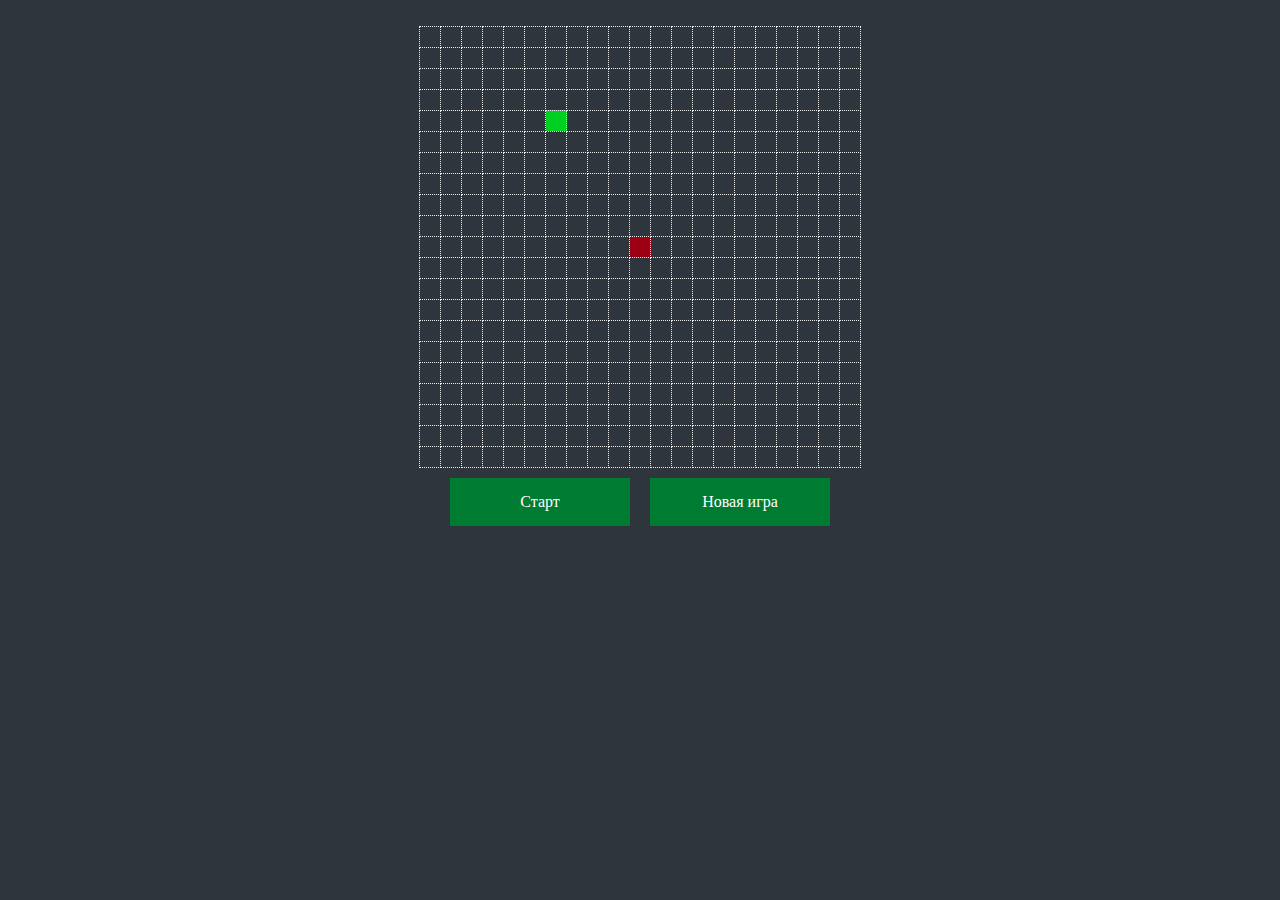
==== commit 886428d0: "less11" ====
--- a/src/index.html
+++ b/src/index.html
@@ -1,301 +1,24 @@
-<!DOCTYPE html>
-<html lang="en">
+<!doctype html>
+<html lang="ru">
 <head>
     <meta charset="UTF-8">
     <meta name="viewport"
-        content="width=device-width, user-scalable=no, initial-scale=1.0, maximum-scale=1.0, minimum-scale=1.0">
+          content="width=device-width, user-scalable=no, initial-scale=1.0, maximum-scale=1.0, minimum-scale=1.0">
     <meta http-equiv="X-UA-Compatible" content="ie=edge">
-    <title>IT-website</title>
-    <link rel="stylesheet" href="assets/styles/style.css">
+    <title>Document</title>
+    <link rel="stylesheet" href="/src/assets/styles/style.css">
 </head>
 <body>
-    <svg display="none" xmlns="http://www.w3.org/2000/svg">
-        <symbol id="document" viewBox="0 0 24 24" fill="none" xmlns="http://www.w3.org/2000/svg">
-            <path fill="currentColor" fill-rule="evenodd" clip-rule="evenodd" d="M13.1 3.90021H10.6C9.60506 3.90021 8.91298 3.90091 8.3745 3.94491C7.84653 3.98804 7.54596 4.06828 7.31963 4.18359C6.83041 4.43286 6.43266 4.83061 6.18339 5.31984C6.06807 5.54616 5.98784 5.84673 5.9447 6.37471C5.90071 6.91319 5.90001 7.60527 5.90001 8.60021V15.4002C5.90001 16.3952 5.90071 17.0872 5.9447 17.6257C5.98784 18.1537 6.06807 18.4543 6.18339 18.6806C6.43266 19.1698 6.83041 19.5676 7.31963 19.8168C7.54596 19.9321 7.84653 20.0124 8.3745 20.0555C8.91298 20.0995 9.60506 20.1002 10.6 20.1002H14.4C15.3949 20.1002 16.087 20.0995 16.6255 20.0555C17.1535 20.0124 17.4541 19.9321 17.6804 19.8168C18.1696 19.5676 18.5674 19.1698 18.8166 18.6806C18.9319 18.4543 19.0122 18.1537 19.0553 17.6257C19.0993 17.0872 19.1 16.3952 19.1 15.4002V9.90021H17.2L17.1646 9.90021C16.6347 9.90023 16.1836 9.90024 15.8131 9.86997C15.424 9.83818 15.0454 9.76854 14.6834 9.58413C14.1378 9.3061 13.6941 8.86245 13.4161 8.31678C13.2317 7.95485 13.162 7.57625 13.1302 7.18709C13.1 6.81666 13.1 6.36548 13.1 5.83561L13.1 5.80021V3.90021ZM18.3272 8.10021L14.9 4.673V5.80021C14.9 6.37511 14.9007 6.75216 14.9243 7.04052C14.947 7.31836 14.9863 7.43371 15.0199 7.4996C15.1254 7.70658 15.2936 7.87486 15.5006 7.98032C15.5665 8.01389 15.6819 8.05325 15.9597 8.07595C16.2481 8.09951 16.6251 8.10021 17.2 8.10021H18.3272ZM14.439 2.16652C14.1595 2.09943 13.8727 2.09978 13.5731 2.10015L13.5059 2.10021H10.6H10.5616C9.6141 2.1002 8.84835 2.10019 8.22792 2.15088C7.58864 2.20312 7.02482 2.31362 6.50245 2.57978C5.67454 3.00162 5.00142 3.67474 4.57958 4.50265C4.31342 5.02502 4.20291 5.58884 4.15068 6.22813C4.09999 6.84855 4.1 7.6143 4.10001 8.5618V8.60021V15.4002V15.4386C4.1 16.3861 4.09999 17.1519 4.15068 17.7723C4.20291 18.4116 4.31342 18.9754 4.57958 19.4978C5.00142 20.3257 5.67454 20.9988 6.50245 21.4206C7.02482 21.6868 7.58864 21.7973 8.22792 21.8495C8.84835 21.9002 9.6141 21.9002 10.5616 21.9002H10.6H14.4H14.4384C15.3859 21.9002 16.1517 21.9002 16.7721 21.8495C17.4114 21.7973 17.9752 21.6868 18.4976 21.4206C19.3255 20.9988 19.9986 20.3257 20.4204 19.4978C20.6866 18.9754 20.7971 18.4116 20.8493 17.7723C20.9 17.1519 20.9 16.3861 20.9 15.4386V15.4002V9.49432L20.9001 9.42712C20.9004 9.12749 20.9008 8.84074 20.8337 8.56126C20.7749 8.31637 20.6779 8.08227 20.5463 7.86753C20.3962 7.62247 20.1932 7.41996 19.981 7.20836L19.9335 7.16087L15.8393 3.06676L15.7919 3.0192C15.5803 2.80707 15.3777 2.60405 15.1327 2.45387C14.9179 2.32229 14.6838 2.22531 14.439 2.16652Z"/>
-        </symbol>
+    <main>
+        <div id="game-wrap">
+          <table id="game"></table>
+        </div>
+        <div id="menu">
+          <div id="playButton" class="menuButton">Старт</div>
+          <div id="newGameButton" class="menuButton">Новая игра</div>
+        </div>
+    </main>
 
-        <symbol id="mail" viewBox="0 0 24 24" fill="none" xmlns="http://www.w3.org/2000/svg">
-            <path fill="currentColor" fill-rule="evenodd" clip-rule="evenodd" d="M7.79998 4.10001H7.76228H7.76225C6.95421 4.1 6.29336 4.09999 5.75629 4.14387C5.20038 4.18929 4.6983 4.28617 4.22941 4.52508C3.49558 4.89899 2.89896 5.49561 2.52505 6.22944C2.28614 6.69833 2.18926 7.20041 2.14384 7.75632C2.09996 8.2934 2.09997 8.95424 2.09998 9.76229V9.76231V9.80001V14.2V14.2377V14.2377C2.09997 15.0458 2.09996 15.7066 2.14384 16.2437C2.18926 16.7996 2.28614 17.3017 2.52505 17.7706C2.89896 18.5044 3.49558 19.101 4.22941 19.4749C4.6983 19.7138 5.20038 19.8107 5.75629 19.8561C6.29337 19.9 6.95422 19.9 7.76227 19.9H7.79998H16.2H16.2377C17.0457 19.9 17.7066 19.9 18.2437 19.8561C18.7996 19.8107 19.3017 19.7138 19.7705 19.4749C20.5044 19.101 21.101 18.5044 21.4749 17.7706C21.7138 17.3017 21.8107 16.7996 21.8561 16.2437C21.9 15.7066 21.9 15.0458 21.9 14.2377V14.2V9.80001V9.7623C21.9 8.95425 21.9 8.2934 21.8561 7.75632C21.8107 7.20041 21.7138 6.69833 21.4749 6.22944C21.101 5.49561 20.5044 4.89899 19.7705 4.52508C19.3017 4.28617 18.7996 4.18929 18.2437 4.14387C17.7066 4.09999 17.0457 4.1 16.2377 4.10001H16.2377H16.2H7.79998ZM5.38061 6.01217C5.51618 5.98082 5.68477 5.95571 5.90287 5.93789C6.35798 5.90071 6.94505 5.90001 7.79998 5.90001H16.2C17.0549 5.90001 17.642 5.90071 18.0971 5.93789C18.3152 5.95571 18.4838 5.98082 18.6193 6.01217L14.6103 9.52009C14.0325 10.0257 13.6369 10.371 13.3074 10.6174C12.987 10.857 12.7832 10.9605 12.6069 11.0127C12.2107 11.1298 11.7892 11.1298 11.3931 11.0127C11.2168 10.9605 11.0129 10.857 10.6925 10.6174C10.3631 10.371 9.96747 10.0257 9.38967 9.52009L5.38061 6.01217ZM4.05037 7.24C4.00084 7.39568 3.96243 7.60224 3.93786 7.9029C3.90068 8.35801 3.89998 8.94508 3.89998 9.80001V14.2C3.89998 15.0549 3.90068 15.642 3.93786 16.0971C3.97419 16.5417 4.04079 16.7805 4.12886 16.9534C4.3302 17.3485 4.65146 17.6698 5.0466 17.8711C5.21944 17.9592 5.45827 18.0258 5.90287 18.0621C6.35798 18.0993 6.94505 18.1 7.79998 18.1H16.2C17.0549 18.1 17.642 18.0993 18.0971 18.0621C18.5417 18.0258 18.7805 17.9592 18.9534 17.8711C19.3485 17.6698 19.6698 17.3485 19.8711 16.9534C19.9592 16.7805 20.0258 16.5417 20.0621 16.0971C20.0993 15.642 20.1 15.0549 20.1 14.2V9.80001C20.1 8.94508 20.0993 8.35801 20.0621 7.9029C20.0375 7.60224 19.9991 7.39568 19.9496 7.24L15.7956 10.8747L15.7694 10.8977C15.2242 11.3747 14.7768 11.7662 14.3854 12.0589C13.9787 12.363 13.5796 12.6021 13.1173 12.7388C12.388 12.9545 11.6119 12.9545 10.8826 12.7388C10.4204 12.6021 10.0212 12.363 9.61455 12.0589C9.22317 11.7662 8.77574 11.3747 8.23062 10.8977L8.20436 10.8747L4.05037 7.24Z"/>
-        </symbol>
-    
-        <symbol id="smartphone" viewBox="0 0 24 24" fill="none" xmlns="http://www.w3.org/2000/svg">
-            <path fill="currentColor" fill-rule="evenodd" clip-rule="evenodd" d="M11.18 3.89997H12.82C13.9138 3.89997 14.6259 3.90138 15.1693 3.94577C15.6916 3.98845 15.8976 4.06172 16.008 4.11796C16.3843 4.30971 16.6903 4.61567 16.882 4.99199C16.9383 5.10238 17.0115 5.30838 17.0542 5.83072C17.0986 6.37408 17.1 7.08617 17.1 8.17998V15.82C17.1 16.9138 17.0986 17.6259 17.0542 18.1693C17.0115 18.6916 16.9383 18.8976 16.882 19.008C16.6903 19.3843 16.3843 19.6903 16.008 19.882C15.8976 19.9383 15.6916 20.0115 15.1693 20.0542C14.6259 20.0986 13.9138 20.1 12.82 20.1H11.18C10.0862 20.1 9.37411 20.0986 8.83075 20.0542C8.30841 20.0115 8.10242 19.9383 7.99203 19.882C7.6157 19.6903 7.30974 19.3843 7.11799 19.008C7.06175 18.8976 6.98848 18.6916 6.9458 18.1693C6.90141 17.6259 6.90001 16.9138 6.90001 15.82V8.17997C6.90001 7.08617 6.90141 6.37408 6.9458 5.83072C6.98848 5.30838 7.06175 5.10239 7.11799 4.99199C7.30974 4.61567 7.6157 4.30971 7.99203 4.11796C8.10242 4.06172 8.30841 3.98845 8.83075 3.94577C9.37411 3.90138 10.0862 3.89997 11.18 3.89997ZM5.10001 8.17997C5.10001 6.05177 5.10001 4.98768 5.51418 4.17481C5.8785 3.4598 6.45983 2.87847 7.17484 2.51415C7.98771 2.09998 9.05181 2.09998 11.18 2.09998H12.82C14.9482 2.09998 16.0123 2.09998 16.8252 2.51415C17.5402 2.87847 18.1215 3.4598 18.4858 4.17481C18.9 4.98768 18.9 6.05178 18.9 8.17998V15.82C18.9 17.9482 18.9 19.0123 18.4858 19.8252C18.1215 20.5402 17.5402 21.1215 16.8252 21.4858C16.0123 21.9 14.9482 21.9 12.82 21.9H11.18C9.05181 21.9 7.98771 21.9 7.17484 21.4858C6.45983 21.1215 5.8785 20.5402 5.51418 19.8252C5.10001 19.0123 5.10001 17.9482 5.10001 15.82V8.17997ZM11.25 16.2C10.7529 16.2 10.35 16.6029 10.35 17.1C10.35 17.597 10.7529 18 11.25 18H12.75C13.2471 18 13.65 17.597 13.65 17.1C13.65 16.6029 13.2471 16.2 12.75 16.2H11.25Z"/>
-        </symbol>
-
-        <symbol id="place" viewBox="0 0 24 24" fill="none" xmlns="http://www.w3.org/2000/svg">
-            <path fill="currentColor" fill-rule="evenodd" clip-rule="evenodd" d="M12 13C13.933 13 15.5 11.433 15.5 9.5C15.5 7.567 13.933 6 12 6C10.067 6 8.5 7.567 8.5 9.5C8.5 11.433 10.067 13 12 13ZM12 11.2C12.9389 11.2 13.7 10.4389 13.7 9.49999C13.7 8.5611 12.9389 7.79999 12 7.79999C11.0611 7.79999 10.3 8.5611 10.3 9.49999C10.3 10.4389 11.0611 11.2 12 11.2Z"/>
-            <path fill="currentColor" fill-rule="evenodd" clip-rule="evenodd" d="M4.24286 9.76987C4.24286 5.48026 7.71428 2 12 2C16.2857 2 19.7571 5.48026 19.7571 9.76987C19.7571 12.903 17.7831 16.6225 14.1924 20.8679C14.0893 20.9898 13.9762 21.1029 13.8543 21.206C12.6435 22.2301 10.8317 22.0787 9.80758 20.8679L9.2405 20.1974L9.24626 20.1923C6.01172 16.2269 4.24286 12.7357 4.24286 9.76987ZM11.185 19.7091C11.5677 20.1576 12.2413 20.2128 12.6919 19.8317C12.7374 19.7932 12.7796 19.751 12.8181 19.7055C16.3633 15.5139 17.9571 12.2221 17.9571 9.76987C17.9571 6.47123 15.2885 3.8 12 3.8C8.71154 3.8 6.04286 6.47123 6.04286 9.76987C6.04286 12.2221 7.63673 15.5139 11.1819 19.7055L11.185 19.7091Z"/>
-        </symbol>
-
-        <symbol id="Vector" viewBox="0 0 32 16" fill="none" xmlns="http://www.w3.org/2000/svg">
-            <path fill="currentColor" d="M15.3673 3.66978L15.4874 3.67678L15.5508 3.80423L15.6621 3.75671L15.8042 3.73571L15.8096 3.84916H16.0487L16.1244 3.88821L16.2069 3.89815L16.2545 3.872L16.4123 3.92578L16.4039 3.67936L16.5697 3.67494L16.6135 3.72724L16.7199 3.7685L16.7986 3.83775L16.8189 3.8488L16.8623 3.80754L16.8431 3.78176L16.8658 3.74382L16.8953 3.76555L16.9886 3.66794L16.9802 3.63295L16.9345 3.61527L16.918 3.53497L17.0266 3.53718L17.0558 3.47493L17.0877 3.45725L17.1698 3.46793L17.1887 3.40973L17.2094 3.40642L17.2236 3.33791L17.277 3.30697L17.3081 3.30402L17.3207 3.26019L17.3465 3.26203L17.3795 3.22961L17.3998 3.23624L17.4636 3.20567L17.4002 3.13642L17.4413 3.14453L17.406 3.02703L17.5208 2.92536L17.477 2.86717L17.5035 2.85906L17.5062 2.80897L17.4931 2.76808L17.4413 2.76403L17.4509 2.67931L17.3676 2.67305L17.3442 2.62627L17.3031 2.61301L17.2996 2.57249L17.2459 2.49772L17.2685 2.4642L17.3 2.46126L17.3215 2.45278L17.323 2.42258L17.361 2.39495L17.3806 2.41669L17.4037 2.37285L17.3672 2.37506L17.3649 2.31429L17.4747 2.31723L17.4916 2.29808L17.4716 2.27635L17.4778 2.25646L17.4532 2.21925L17.5108 2.22331L17.5173 2.19347L17.5906 2.19863L17.5941 2.23473L17.6993 2.22736L17.697 2.16585L17.7703 2.17137L17.7726 2.22257L17.8195 2.23141L17.8283 2.26235L17.8594 2.27009L17.8728 2.31171L17.8748 2.3677L17.9262 2.38169L17.9504 2.32792L17.9089 2.31944L17.8963 2.26272L17.9277 2.25977L17.9416 2.19973L17.983 2.2082L18.0007 2.17395L18.0372 2.17174L18.0652 2.14301L18.2272 2.14559L18.2345 2.20231L18.2756 2.21594L18.284 2.3386L18.266 2.37764L18.2913 2.3898L18.3082 2.36585L18.4008 2.38832L18.4541 2.36733L18.4606 2.43363L18.4284 2.45131L18.4368 2.48262L18.4054 2.4852L18.4084 2.52056L18.3862 2.53934L18.5321 2.53566L18.5436 2.51651L18.5697 2.51835L18.5735 2.53897L18.6495 2.63106L18.6607 2.68778L18.7332 2.67858L18.7194 2.59165L18.787 2.58207L18.805 2.48225L19.1203 2.47378L19.1172 2.50914L19.1272 2.50988L19.116 2.57986L19.2366 2.60049L19.2446 2.62185L19.3107 2.62259L19.3387 2.59459L19.3594 2.59128L19.3771 2.56771L19.4236 2.56144L19.4485 2.51319L19.5245 2.51503L19.5199 2.56034L19.6747 2.72167L19.6447 2.76477L19.6205 2.84875L19.6443 2.91174L19.5967 2.93236L19.5975 2.97288L19.6336 3.01192L19.6436 3.05834L19.8613 3.08449L20.0379 3.0716L20.0728 2.98393L20.2168 2.95336L20.2486 2.98209L20.3181 2.94894L20.3988 2.9482L20.423 2.91505L20.4483 2.91284L20.464 2.95078L20.4644 3.03808L20.4959 3.07233L20.5166 3.28413L20.6122 3.24508L20.7551 3.3147L20.8564 3.31249L20.8656 3.35964L20.9213 3.35706L20.9747 3.45541L21.2634 3.47603L21.2657 3.49666L21.3049 3.50219L21.3221 4.2374L21.3379 4.26944L21.2922 4.27791L21.1874 4.35711L21.164 4.38363L21.1601 4.60058L21.2968 4.53612L21.3348 4.62047L21.4227 4.62821L21.4957 4.66835L21.4773 4.69524L21.4373 4.6993L21.4081 4.73429L21.3321 4.71366L21.1659 4.8179L21.1547 4.89967L21.0741 4.99102L20.9463 4.95456L20.8979 5.02601L20.8764 4.96487L20.856 4.97187L20.8679 4.99286L20.8069 5.00944L20.7865 4.97739L20.7505 4.99213L20.7382 5.04922L20.7708 5.06322L20.8169 5.16156L20.8092 5.18477L20.8361 5.20282L20.876 5.12068L20.9144 5.12583L21.0115 5.16782L20.9006 5.26949L20.7025 5.331L20.729 5.39251L20.6875 5.4113L20.6234 5.41756L20.593 5.46692L20.4725 5.41793L20.4287 5.49454L20.3992 5.50081L20.3919 5.51922L20.4134 5.54095L20.3631 5.59731L20.2552 5.60357L20.2506 5.64151L20.2233 5.62862L20.1853 5.66251L20.2064 5.68903L20.1523 5.73507L20.2333 5.78774L20.1715 5.81868L20.0859 5.76564L20.0563 5.80984L20.001 5.82752L20.0175 5.93434L19.9676 5.9476L19.978 5.98223L19.8847 5.91408L19.728 5.92992L19.7096 5.96602L19.6631 5.95129L19.7315 5.85883L19.718 5.80506L19.7407 5.77411L19.7338 5.74944L19.7111 5.73728L19.7622 5.67135L19.6777 5.59952L19.624 5.6032L19.614 5.56379L19.5633 5.58221L19.5526 5.54759L19.518 5.55348L19.5196 5.58221L19.4078 5.62788L19.3867 5.73544L19.3333 5.7347L19.3092 5.78001L19.2423 5.77301L19.184 5.81942L19.1997 5.85404L19.1011 5.92035L19.0481 5.91961L19.0366 5.93729L18.9874 5.94687L18.9778 6.1826L18.9241 6.09236L18.7632 6.16161L18.8096 6.27469L18.7858 6.31963L18.7033 6.33031L18.5962 6.39587L18.5359 6.42313L18.4898 6.40029L18.4929 6.32036L18.5593 6.22754L18.5436 6.19329L18.5086 6.20434L18.486 6.14098L18.2537 6.20544L18.2203 6.2025L18.195 6.21465L18.1619 6.20692L18.1178 6.21723L18.1358 6.12477L18.0924 6.12109L18.0706 6.09568L18.0425 6.03159L18.023 6.0349L18.0003 6.07063L17.9865 6.00801L17.8851 6.06105L17.9116 6.14356L17.8502 6.18076L17.8168 6.17818L17.7949 6.15277L17.7872 6.18518L17.8091 6.2106L17.7999 6.26143L17.7803 6.26438L17.7484 6.23859L17.6525 6.28721L17.5557 6.22791L17.5123 6.2246L17.5 6.1955L17.4401 6.21428L17.4144 6.17008L17.4678 6.11299L17.4989 5.97376L17.5319 5.9244L17.5154 5.82826L17.5515 5.80727L17.5618 5.55643L17.3303 5.56269L17.3073 5.60357L17.2163 5.63488L17.0543 5.75165L16.984 5.69897L16.8784 5.72034L16.8343 5.7126L16.8842 5.77743L16.8896 5.83968L16.8009 5.90451L16.4757 5.94502L16.2998 6.05221L16.1939 5.89493L16.2768 5.84778L16.228 5.73139L16.1639 5.70892L15.9793 5.76049L15.7804 5.69271L15.7212 5.65182L15.6287 5.6754L15.5899 5.52585L15.5327 5.55164L15.5082 5.53138L15.4721 5.54832L15.4736 5.50559L15.4475 5.52806L15.4494 5.48055L15.441 5.43708L15.3012 5.35826L15.2548 5.50375L15.1062 5.51996L15.0778 5.46139L15.1269 5.23892L14.968 5.09121L15.0102 5.05474L14.9461 4.97445L15.0524 4.88347L15.0171 4.85731L15.0801 4.68161L15.0121 4.54643L14.9188 4.54165L14.8812 4.41751L15.011 4.42967L15.2068 4.33316L15.2375 4.20314L15.2705 4.0186L15.3619 3.9453L15.3673 3.66978Z"/>
-            <path fill="currentColor" d="M10.1269 10.6804L10.0631 10.7128L9.9852 10.7287L9.94835 10.7522L9.91533 10.7957L9.87847 10.8705L9.84967 10.9493L9.84545 11.02L9.81282 11.0359L9.78824 11.0753L9.78632 11.1059L9.48224 11.1884L8.40568 11.5151L8.29856 10.7574L8.23137 10.5788L8.16994 10.4635L8.18376 10.42L8.09584 10.311L8.08663 10.1747L7.64855 10.0494L7.4969 9.98904L7.27306 9.77283L7.22661 9.5997L7.11526 9.46489L7.17401 9.03357L7.20242 8.86597L7.15174 8.78309L7.13523 8.58382L7.0189 8.45895L7.04577 8.36097L7.00431 8.19006L6.97589 8.14365L7.00047 7.97274L7.02235 7.95617L7.0189 7.78342L6.8849 7.77237L6.88452 7.72669L6.82846 7.68765L6.80389 7.72743L6.75513 7.71527L6.75743 7.779L6.739 7.87292L6.65761 7.86519L6.61269 7.84345L6.43493 7.82541L6.46487 7.75247L6.43301 7.68286L6.45451 7.62024L6.40267 7.36793L6.36351 7.35909L6.32973 7.44233L6.28404 7.4206L6.29517 7.3915L6.20456 7.35209L6.14544 7.29978L6.13852 7.19775L6.18767 7.03679L6.16156 6.97933L6.20802 7.00143L6.23835 6.92702L6.29594 6.8773L6.36889 6.87767L6.38233 6.82425L6.47447 6.82241L6.5382 6.83346L6.61154 6.79184L6.59426 6.76127L6.64609 6.69865L6.66183 6.65924H6.74438L6.70061 6.60804L6.77241 6.48686L6.76972 6.45407L6.80312 6.38924L6.79352 6.33326L6.74323 6.31042L6.74092 6.28206L6.7056 6.27174L6.70291 6.17708L6.71674 6.09936L6.66068 6.02459L6.74016 5.94355L6.72749 5.91151L6.82155 5.80395L6.81003 5.78811L6.83307 5.80285L6.84689 5.79806L6.89028 5.73286L6.91715 5.7185L6.93174 5.69492L6.91946 5.64446L6.88951 5.57853L6.87722 5.49675L6.89987 5.45071L6.91523 5.40209L6.9375 5.40983L6.95555 5.40762L6.98127 5.42124L6.99356 5.42088L7.00315 5.41425L7.00968 5.42014L7.01352 5.4415L7.0308 5.44666L7.04308 5.46508L7.05883 5.45918L7.05767 5.43745L7.07495 5.4334L7.07956 5.42345L7.09184 5.42456L7.09799 5.41609L7.1168 5.41461L7.1264 5.41903L7.14444 5.39693L7.1406 5.37446L7.17247 5.35936L7.19666 5.37299L7.21048 5.38883L7.21432 5.41535L7.20933 5.42824L7.18514 5.45734L7.17938 5.47171L7.18514 5.4857L7.20626 5.50412L7.24196 5.52585L7.39823 5.66619L7.41166 5.67135L7.4347 5.65035L7.49536 5.65367L7.51072 5.68829L7.55871 5.71223L7.6355 5.76933L7.64971 5.76969L7.66583 5.7568L7.68081 5.72328L7.7407 5.68976L7.77756 5.67945L7.85895 5.63783L7.89812 5.60284L7.94035 5.57337L7.96838 5.56306L7.97797 5.55311L7.98181 5.54095L7.97721 5.50486L7.97913 5.46765L8.0083 5.37483L8.02021 5.35863L8.03556 5.35347L8.09776 5.38404L8.14345 5.38441L8.16457 5.36636L8.17263 5.31664L8.18338 5.31148L8.21793 5.31848L8.23137 5.30964L8.2356 5.29196L8.22446 5.24407L8.22408 5.20982L8.24903 5.18256L8.25287 5.18145L8.27169 5.20429L8.27821 5.2275L8.31776 5.24812L8.35308 5.29417L8.3884 5.29601L8.42373 5.31442L8.43294 5.30706L8.4387 5.27649L8.42373 5.23707L8.41682 5.19692L8.42142 5.19361L8.46481 5.1925L8.47978 5.18735L8.49821 5.18956L8.5366 5.21902L8.55196 5.22197L8.59227 5.19729L8.60648 5.20392L8.62261 5.22013L8.64065 5.22381L8.71629 5.19656L8.76044 5.17446L8.77465 5.18993L8.7877 5.23339L8.81189 5.25181L8.84068 5.26323L8.85988 5.29417L8.86142 5.33358L8.88445 5.36231L8.95203 5.40651L9.00347 5.42088L9.01614 5.41646L9.01845 5.40835L9.00808 5.38404L9.01115 5.3752L9.07297 5.34684L9.11098 5.34721L9.13132 5.38331L9.16281 5.37004L9.17433 5.3299L9.17932 5.18661L9.18546 5.13541L9.20351 5.12657L9.23307 5.12436L9.25035 5.15014L9.27338 5.16635L9.28528 5.16451L9.2945 5.15309L9.3137 5.14867L9.32752 5.17519L9.36015 5.17446L9.36975 5.18808L9.40623 5.1553L9.41698 5.1542L9.43502 5.13946L9.44347 5.15199L9.4404 5.1763L9.44731 5.19287L9.50336 5.2054L9.50758 5.20171L9.50298 5.18956L9.50643 5.17961L9.52601 5.17519L9.53369 5.16525L9.52832 5.13246L9.54636 5.12436L9.55903 5.11184L9.56518 5.11515L9.5717 5.10852L9.57785 5.11221L9.58629 5.10005L9.61163 5.11L9.63467 5.17961L9.64542 5.19361L9.66462 5.19692L9.708 5.18735L9.74524 5.1914L9.77519 5.19729L9.78978 5.2135L9.81857 5.27096L9.81704 5.28643L9.80168 5.30632L9.79055 5.34942L9.79592 5.42345L9.81474 5.47834L9.83201 5.48828L9.85505 5.49049L9.92032 5.46692L9.94911 5.46913L9.95794 5.48128L9.94911 5.51738L9.95487 5.54132L10.0063 5.5649L10.0217 5.60468L10.0455 5.62236L10.0869 5.62788L10.1192 5.61904L10.1369 5.62015L10.1902 5.63857L10.2758 5.64777L10.2954 5.65551L10.3081 5.67503L10.3223 5.67908L10.34 5.66472L10.4041 5.67945L10.4548 5.66619L10.4694 5.66656L10.5166 5.72881V5.73765L10.5005 5.74465L10.4985 5.75128L10.4997 5.81905L10.5008 5.82789L10.5093 5.82973L10.568 5.801L10.6989 5.76896L10.7339 5.75128L10.7826 5.67319L10.8614 5.47576L10.8836 5.44482L10.9097 5.4345L10.9604 5.4415L10.9938 5.45808L11.0011 5.46839L11.003 5.51996L11.094 5.62899L11.1228 5.64446L11.213 5.65514L11.2941 5.66103L11.3716 5.65698L11.4177 5.66582L11.4753 5.66509L11.5494 5.63967L11.6093 5.63672L11.9214 5.5148L11.9391 5.50044L11.9506 5.4706L11.9729 5.33026L12.0404 5.00318L12.103 4.98292L12.1525 5.00612L12.2074 4.98292L12.2408 4.92693L12.2931 5.00428L12.2996 5.07684L12.3364 5.19582L12.3971 5.21866L12.4367 5.16562L12.4566 5.15162L12.5672 5.21534V5.25954L12.5422 5.26359L12.5173 5.34647L12.6517 5.47207L12.5672 5.52843L12.5822 5.59179L12.5818 5.65956L12.6862 5.62825L12.7546 5.96197L12.8532 6.11262L12.8682 6.17008L13.0306 6.40287L13.0452 6.46033L13.0091 6.58189L12.8909 6.4887L12.7718 6.58999L12.7611 6.70786L12.6432 6.77674L12.6674 6.90382L12.6916 6.93697L12.6037 6.90787L12.5403 6.98706L12.5791 7.02942L12.7154 7.25079L12.6908 7.26884L12.6762 7.25485L12.5645 7.27216L12.5453 7.32336L12.6421 7.31489L12.6954 7.49206L12.9035 7.68949L13.0648 7.60514L13.1423 7.67144L13.1469 7.71269L13.0974 7.77605L13.1258 7.8685L13.3692 7.9477L13.4126 7.99447L13.5343 8.03868L13.6553 8.11971L13.8161 8.41438L13.9528 8.64386L14.0208 8.67296L13.8553 8.84792L12.9753 9.438L12.9193 9.45532L12.8866 9.41038L12.672 9.37833L12.7043 9.30687L12.4985 9.05567L12.4052 9.06929L12.3437 8.95695L12.2163 8.77278L11.7628 8.87297L11.506 9.53193L11.1938 9.50725L11.1723 9.73415L10.9435 9.7522L10.6429 10.02L10.5799 10.1143L10.4939 10.2045L10.33 10.4406L10.1269 10.6804Z"/>
-            <path fill="currentColor" d="M24.6186 9.38533L24.7077 9.44095L24.745 9.48294L24.839 9.49104L24.8755 9.58092L25.2076 9.54519L25.4418 9.86012L25.7969 9.74115L25.9563 9.8045L25.9532 9.87817L26.2085 9.98573L26.4254 10.1021L26.6574 10.1076L26.6992 10.1688L26.7345 10.1677L26.7764 10.1415L26.7983 10.1942L26.8224 10.2211L26.8558 10.1758L26.8777 10.1762L26.8497 10.2182L26.8747 10.2233L26.9008 10.2244L26.9269 10.2432L26.9511 10.2005L26.9687 10.1997L26.9549 10.2358L26.9173 10.2627L26.9276 10.2738L26.9603 10.2675L26.9338 10.301L27.181 10.5791L27.2394 10.7909L27.3603 10.9173L27.3373 11.072L27.3465 11.1302L27.3738 11.153L27.4509 11.1265L27.4636 11.1431L27.5293 11.181L27.5569 11.2046L27.6859 11.2311L27.6963 11.2451L27.7163 11.318L27.6878 11.448L27.6087 11.56L27.5692 11.5335L27.4748 11.4528L27.4348 11.4433L27.3745 11.4554L27.3315 11.472L27.2601 11.5191L27.2125 11.5236L27.1906 11.5114L27.1776 11.4742L27.1703 11.4705L27.1304 11.4805L27.1112 11.4749L27.1062 11.434L27.0977 11.4182L27.0885 11.3718L27.0609 11.3515L27.0467 11.3276L27.0152 11.311L27.0079 11.3221L26.9925 11.3294L26.968 11.3239L26.9322 11.3512L26.9215 11.3714L26.8939 11.3777L26.8827 11.3924L26.8628 11.4038L26.8259 11.4097L26.8144 11.3902L26.8098 11.3909L26.7741 11.4234L26.7506 11.4182L26.7426 11.4116L26.7199 11.4322L26.6827 11.4381L26.6681 11.4337L26.6627 11.441L26.6347 11.4495L26.6239 11.469L26.6159 11.4709L26.5802 11.4606L26.5786 11.4727L26.5675 11.4841L26.5656 11.497L26.5575 11.5055L26.5422 11.5048L26.513 11.5143L26.4654 11.5129L26.4201 11.5501L26.3928 11.5526L26.3652 11.5357L26.3164 11.5224L26.2995 11.5062L26.2941 11.5084L26.2899 11.5302L26.2753 11.5431L26.2081 11.5703L26.1728 11.5659L26.139 11.5707L26.1241 11.5593L26.1068 11.563L26.0884 11.5781L26.0749 11.6134L26.0404 11.6366H26.0112L25.9962 11.6175L25.9862 11.6145L25.9651 11.6223L25.9371 11.6447L25.9194 11.6503L25.8868 11.6521L25.8684 11.6359L25.8426 11.6381L25.8177 11.6318L25.8115 11.6418L25.8207 11.662L25.8184 11.6713L25.8073 11.6654L25.7962 11.6676L25.7532 11.7129L25.6775 11.7589L25.6656 11.7718L25.6464 11.7773L25.638 11.7902L25.6464 11.7991L25.6664 11.7854L25.6829 11.7851L25.7075 11.8009L25.7271 11.8035L25.7489 11.8657L25.7793 11.8816L25.8396 11.8727L25.8634 11.8521L25.9194 11.8598L25.9459 11.8407L25.9647 11.8429L25.9762 11.8554L25.972 11.8679L25.9785 11.8713L26.0104 11.8624L26.0281 11.8959L26.0895 11.9254L26.116 11.9501L26.1198 11.9766L26.0561 11.9972L26.0258 12.0267L26.0576 12.0739L26.048 12.0945L26.0281 12.1744L26.0119 12.2017L26.0273 12.2499L26.0419 12.3626L26.0569 12.405V12.4838L26.0676 12.5516L26.0899 12.605L26.0849 12.6256L26.086 12.6356L26.0968 12.6488L26.0949 12.6768L26.134 12.7597L26.1317 12.7899L26.144 12.8441L26.1578 12.8536L26.1962 12.9358L26.2907 13.1641L26.3022 13.1789L26.3122 13.2135L26.3034 13.2433L26.3045 13.2625L26.2857 13.2809L26.2488 13.3568L26.2504 13.3638L26.2592 13.3745L26.3114 13.3711L26.3218 13.3756L26.3233 13.4028L26.3387 13.4323L26.3394 13.457L26.3525 13.4868L26.3356 13.517L26.3122 13.5189L26.2949 13.5329L26.2757 13.5218L26.255 13.5181L26.1985 13.5336L26.1306 13.5874L26.0619 13.6061L26.0461 13.6235L26.0457 13.654L26.0576 13.6754L26.0822 13.6986L26.1164 13.72L26.1801 13.7358L26.1966 13.7634L26.1947 13.7679L26.1866 13.7664L26.1655 13.7774L26.1571 13.769L26.154 13.7774L26.141 13.7822L26.1287 13.7771L26.1237 13.7874L26.0692 13.8095L26.0695 13.8191L26.053 13.8297L26.0415 13.8257L26.0215 13.8334L26.0212 13.8253L26.0004 13.833L25.9966 13.8224L25.9897 13.822L25.949 13.8286L25.9467 13.8581L25.9344 13.8876L25.9194 13.9487L25.8929 13.9734L25.8814 14.0146L25.8891 14.0533L25.9129 14.1008L25.9352 14.1207L25.9555 14.1226L25.9636 14.1314L25.9494 14.1472L25.9179 14.1623L25.9133 14.1841L25.9121 14.2165L25.9279 14.2375L25.9267 14.2898L25.9617 14.3137L25.9528 14.3428L25.9709 14.3668L25.9643 14.4021L25.9398 14.4158L25.9259 14.4165L25.9125 14.4062L25.9037 14.4058L25.8822 14.4228L25.8707 14.4206L25.8507 14.4338L25.8449 14.4305L25.8399 14.4139L25.8461 14.366L25.8323 14.3458L25.82 14.3123L25.8027 14.3016L25.7735 14.2946L25.7436 14.267L25.7313 14.2331L25.7205 14.2147L25.7117 14.2091L25.6672 14.2062L25.6603 14.2205L25.6503 14.2231L25.6445 14.2161V14.2029L25.6391 14.201L25.6061 14.1984L25.5942 14.1911L25.5762 14.1937L25.5662 14.1782L25.5063 14.169L25.4702 14.1933L25.4383 14.1881L25.3911 14.1889L25.3723 14.1587L25.3055 14.1071L25.2875 14.0692L25.2782 14.0607L25.2345 14.0283L25.1992 14.0191L25.1853 14.0017L25.1742 13.9977L25.1435 13.9461L25.1358 13.906L25.1393 13.8879L25.1481 13.8761L25.1435 13.8721L25.1254 13.8725L25.0855 13.885L25.0736 13.9097L25.0659 13.9145L25.0433 13.8861L25.0298 13.8787L25.0007 13.882L24.9792 13.8743L24.958 13.8802L24.9377 13.8669L24.8985 13.8596L24.8793 13.8496L24.8597 13.8515L24.8375 13.833L24.8148 13.8342L24.8041 13.8264L24.7764 13.836L24.7553 13.8087L24.6789 13.7918L24.662 13.766L24.6332 13.7557L24.5683 13.7815L24.5445 13.773L24.5319 13.797L24.5134 13.8025L24.3994 13.7774L24.384 13.8003L24.3468 13.794L24.3288 13.7995L24.3107 13.8191L24.2961 13.7988L24.2827 13.7911L24.2712 13.7914L24.2431 13.808L24.2193 13.7833L24.1959 13.7903L24.1683 13.7774L24.1426 13.7789L24.1291 13.7734L24.1068 13.7491L24.0458 13.7527L24.0001 13.7432L23.9556 13.7424L23.9164 13.7284L23.8803 13.7325L23.8573 13.7244L23.7782 13.7443L23.7156 13.7461L23.6884 13.738L23.6665 13.7089L23.653 13.7012L23.5866 13.6946L23.554 13.6997L23.4691 13.6783L23.4073 13.6791L23.3747 13.7097L23.3397 13.7144L23.3274 13.745L23.3155 13.7542L23.2295 13.7469L23.1988 13.7498L23.1601 13.741L23.1386 13.7701L23.1082 13.773L23.0357 13.7929L23.0176 13.7922L23.0119 13.7874L23.0003 13.7539L22.9769 13.7406L22.8771 13.7365L22.8034 13.7498L22.7942 13.7458L22.7823 13.7299L22.7477 13.7262L22.7227 13.7063L22.6993 13.7174L22.6744 13.7104L22.6383 13.7281L22.6325 13.7288L22.6248 13.6942L22.5861 13.7104L22.5446 13.6853L22.4724 13.6931L22.464 13.6772L22.507 13.6647L22.5269 13.6257L22.3864 13.5619L22.3142 13.5476L22.2966 13.4776L22.2678 13.4654L22.2781 13.4231L22.2497 13.4069L22.2582 13.3236L22.3572 13.2083L22.3304 13.1649L22.2186 13.1781L22.2298 13.1439L22.1875 13.1387L22.1622 13.1553L22.0363 13.1129L22.0359 13.0496L22.1991 12.9008L22.2275 12.8879L22.2451 12.8418L22.2278 12.7708L22.2609 12.7343L22.2778 12.6916L22.2743 12.5685L22.1968 12.5177L22.1545 12.4628L22.1081 12.4566L22.0366 12.3936L22.024 12.3921L21.8574 12.3748L21.7149 12.244L21.6907 12.2076L21.7249 12.0867L21.6535 11.9685L21.4139 11.8075L21.3993 11.7637L21.3701 11.7302L21.364 11.6072L21.1547 11.602L21.1413 11.4138L21.3667 11.4296L21.326 11.3269L21.2937 10.9511L21.3648 10.8362L21.4247 10.7106L21.4899 10.6071L21.5755 10.5147L21.7341 10.3585L21.9372 10.1824L22.3638 9.94705L22.5415 9.98131L22.7696 9.94079L23.0241 9.98388L23.0234 10.0141L23.0664 10.0251L23.1174 9.96731L23.1382 10.0273L23.1612 10.0005L23.2292 10.024L23.2526 9.97099L23.301 9.97836L23.3697 9.99788L23.4829 10.0461L23.4023 9.96805L23.4542 9.95884L23.5329 9.99751L23.607 9.98757L23.6814 10.0255L23.706 10.0859L23.7621 10.0778L23.7609 10.0122L23.9871 9.98794L23.9548 9.44721L23.9752 9.41111L24.1679 9.45237L24.2773 9.3345L24.3725 9.43064L24.4927 9.28367L24.6186 9.38533Z"/>
-            <path fill="currentColor" d="M3.27511 10.4535L3.26974 10.4579L3.25822 10.4554L3.23518 10.4093L3.2275 10.4053L3.23365 10.3983L3.21291 10.3541L3.20907 10.3246L3.1918 10.3066L3.18911 10.2981L3.19333 10.2922L3.20485 10.2881L3.24555 10.3036L3.28241 10.3434L3.29508 10.3891L3.27511 10.4535ZM6.14544 7.29978L6.20418 7.35246L6.29479 7.3915L6.28365 7.42097L6.32896 7.4427L6.36275 7.35945L6.40191 7.36829L6.45374 7.62061L6.43224 7.68323L6.46372 7.75284L6.43416 7.82577L6.61154 7.84382L6.65646 7.86556L6.73785 7.87329L6.75628 7.77936L6.75436 7.71564L6.80312 7.7278L6.82731 7.68801L6.88375 7.72706V7.77273L7.01774 7.78378L7.0212 7.95654L6.99932 7.97274L6.97474 8.14365L7.00315 8.19006L7.04462 8.36097L7.01774 8.45895L7.13408 8.58382L7.15059 8.78309L7.20127 8.86597L7.17285 9.03393L7.11411 9.46489L7.22546 9.60007L7.27191 9.77319L7.49575 9.98904L7.6474 10.0494L8.08548 10.1747L8.09469 10.311L8.18261 10.4196L8.16879 10.4631L8.22984 10.5784L8.16303 10.5401L8.10467 10.5441L8.06974 10.5128L8.01829 10.5382L7.9392 10.5154L7.91962 10.4579L7.8866 10.4439L7.84859 10.469L7.81019 10.4473L7.75452 10.4318L7.74224 10.399L7.75414 10.3423L7.72841 10.2682L7.69194 10.2635L7.67044 10.2745L7.65892 10.2929L7.63704 10.2996L7.58866 10.2708L7.49844 10.1482L7.32259 10.3154L7.24004 10.3043L6.94518 10.3338L6.80235 10.3872L6.68948 10.3898L6.62037 10.4163L6.57199 10.4274L6.5263 10.4252L6.47332 10.4369L6.45835 10.4605L6.34316 10.4469L6.35353 10.4926L6.31322 10.5666L6.14352 10.6878L6.22184 10.732L6.17346 10.7766L6.09783 10.8204L6.0076 10.8576L5.95423 10.8646L5.90432 10.8963L5.78914 10.8815L5.76534 10.9386L5.66475 10.9335L5.49389 10.893L5.49274 10.8837L5.52077 10.8882L5.53421 10.8826L5.5058 10.8731L5.50119 10.8639L5.50387 10.8392L5.51962 10.8325L5.51731 10.8156L5.52461 10.8097L5.5822 10.8042L5.55187 10.7872L5.54688 10.7718L5.55686 10.7618L5.58719 10.7541L5.57068 10.7364L5.56031 10.711L5.54227 10.697L5.53805 10.6841L5.54457 10.6775L5.57721 10.6771L5.58796 10.6579L5.54649 10.623L5.53152 10.6174L5.50887 10.5916L5.52461 10.5718L5.55072 10.5721L5.52422 10.5596L5.52115 10.5452L5.51079 10.5419L5.51885 10.5294L5.51731 10.515L5.53843 10.4996L5.57106 10.5036L5.55916 10.4845L5.57068 10.4771L5.55494 10.4719L5.55264 10.462L5.57874 10.4484L5.59717 10.4189L5.61215 10.4355L5.60984 10.4207L5.61483 10.4067L5.61023 10.402L5.59986 10.4053L5.59256 10.3935L5.60255 10.378L5.60485 10.3574L5.62174 10.3342L5.62443 10.3062L5.6705 10.2587L5.69124 10.252L5.67166 10.245L5.66974 10.2388L5.69354 10.2355L5.69776 10.2299L5.68202 10.2215L5.66705 10.1983L5.63518 10.171L5.64593 10.115L5.6371 10.0774L5.66513 10.0513L5.63557 10.0406L5.64593 10.0163L5.63134 9.9651L5.62366 9.96289L5.6133 9.96805L5.60216 9.96289L5.58527 9.97394L5.57529 9.96952L5.58412 9.95294L5.59756 9.94889L5.57337 9.92532L5.5653 9.92827L5.55916 9.92421L5.5653 9.8988L5.57951 9.88848L5.5703 9.87007L5.55494 9.86417L5.55033 9.86675L5.53229 9.89511L5.49543 9.91611L5.47508 9.94705L5.47431 9.97357L5.46164 9.97247L5.44859 9.96363L5.45012 9.94521L5.4436 9.93416L5.44667 9.922L5.45665 9.91243L5.45204 9.89659L5.43861 9.88812L5.4244 9.89364L5.4148 9.90543L5.40712 9.90322L5.40866 9.87559L5.4148 9.86638L5.40136 9.86196L5.39868 9.85165L5.36796 9.83986L5.36374 9.83323L5.36719 9.82697L5.38101 9.83065L5.39714 9.81334L5.39061 9.8045L5.39445 9.78682L5.38601 9.77283L5.36873 9.76141L5.25815 9.78203L5.22936 9.81224L5.21208 9.82034L5.20287 9.81887L5.18943 9.79014L5.17254 9.78719L5.15219 9.87596L5.14336 9.88591L5.12109 9.89475H5.08845L5.03317 9.86565L4.95945 9.85275L4.90493 9.82366L4.86577 9.82771L4.84888 9.81924L4.84811 9.81113L4.83889 9.81482L4.83467 9.80598L4.78668 9.78977L4.73293 9.78203L4.70567 9.78351L4.67726 9.76398L4.68186 9.80377L4.69914 9.81997L4.71834 9.82918L4.7287 9.84613L4.72602 9.88848L4.71603 9.90801L4.71104 9.90469L4.71527 9.91648L4.71027 9.91685L4.69722 9.88296L4.70375 9.85239L4.68801 9.83655L4.67457 9.83471L4.67073 9.82034L4.65575 9.80745L4.63771 9.74262L4.63157 9.74299L4.63041 9.75514L4.62235 9.75588L4.61275 9.76914L4.59394 9.77246L4.5686 9.7975L4.56054 9.80119L4.55593 9.79492L4.5759 9.77504L4.59471 9.76472L4.60239 9.73525L4.6093 9.73489L4.61122 9.72899L4.60508 9.71905L4.61774 9.7091L4.62043 9.68921L4.58626 9.70652L4.55862 9.73894L4.57513 9.708L4.57474 9.69658L4.53213 9.64943L4.43461 9.62181L4.40466 9.62623L4.39468 9.61849L4.37471 9.62696L4.33785 9.61518L4.32096 9.62291L4.30599 9.62217L4.25339 9.66564L4.24149 9.66638L4.23073 9.67411L4.22498 9.701L4.21269 9.69805L4.20079 9.70468L4.16431 9.70358L4.14704 9.69547L4.12861 9.6951L4.08714 9.67558L4.05182 9.68369L4.03646 9.69326L4.02034 9.715L4.01419 9.71794L4.00728 9.71094L3.99576 9.71315L3.96159 9.7743L3.94163 9.79272L3.92666 9.79345L3.92013 9.78645L3.92742 9.75809L3.92435 9.74483L3.91475 9.74004L3.904 9.74483L3.87943 9.76214L3.86023 9.78645L3.85486 9.82476L3.83451 9.87633L3.8253 9.88517L3.81224 9.88222L3.80418 9.87117L3.81378 9.83876L3.80879 9.83176L3.78383 9.85128L3.7727 9.85091L3.76579 9.80782L3.74736 9.78093L3.7105 9.8406L3.70282 9.86196L3.68938 9.87559L3.68401 9.87743L3.67479 9.86638L3.68093 9.8336L3.6721 9.83323L3.65099 9.84539L3.63985 9.85975L3.64676 9.86859L3.62142 9.88848L3.60223 9.92679L3.5934 9.95921L3.57996 9.9791L3.56998 9.96805L3.56691 9.89254L3.51661 9.94374L3.49434 9.95884L3.44059 10.0358L3.43137 10.0675L3.38031 10.0542L3.35343 10.0664L3.32387 10.1113L3.32771 10.1463L3.31735 10.1607L3.29776 10.1699L3.28548 10.1868L3.25323 10.1765L3.23288 10.1607L3.24248 10.189L3.23672 10.2115L3.27281 10.2395L3.26513 10.2428L3.24248 10.2325L3.2371 10.2384L3.2682 10.2627L3.2801 10.2819L3.27665 10.29L3.2563 10.2845L3.20831 10.2576L3.19218 10.2557L3.1726 10.2863L3.15955 10.2845L3.14918 10.2738L3.14073 10.276L3.13382 10.3058L3.1438 10.3235L3.12998 10.3375L3.12077 10.332L3.1081 10.3058L3.08852 10.2833L3.08199 10.2837L3.08583 10.3121L3.09888 10.332L3.09965 10.343L3.12192 10.3647L3.12653 10.3839L3.12154 10.3894L3.07086 10.3611L3.0459 10.3419L3.04206 10.3334L3.0244 10.3331L2.9933 10.311L2.98485 10.3113L2.97794 10.3239L2.95644 10.2811L2.94723 10.2763L2.94953 10.2616L2.94454 10.2517L2.9526 10.2388L2.97641 10.2454L2.94608 10.213L2.948 10.1997L2.94377 10.192L2.90499 10.1787L2.8881 10.1809L2.88234 10.1854L2.89578 10.2005H2.90999L2.91728 10.2078L2.92074 10.2196L2.91651 10.2344L2.92573 10.2679L2.96489 10.3091L2.96911 10.3239L2.96374 10.339L2.97986 10.3485L2.98447 10.357V10.3673L2.97833 10.374L2.96527 10.3747L2.95798 10.3876H2.95068L2.92765 10.3706L2.92995 10.3614L2.91728 10.3194L2.92074 10.304L2.91075 10.3003L2.91498 10.29L2.89309 10.2384L2.8689 10.2167L2.83665 10.199L2.8355 10.1913L2.82667 10.1846L2.81208 10.1821L2.81784 10.1905L2.81439 10.1949L2.79519 10.1813L2.79288 10.185L2.81016 10.2204L2.82936 10.2285L2.83205 10.2148L2.84088 10.2211L2.84548 10.2366L2.857 10.2487L2.85355 10.2601L2.85931 10.2767L2.84971 10.2752L2.83397 10.2546L2.81055 10.2406L2.80747 10.2472L2.81822 10.255L2.82706 10.2767L2.80939 10.2833L2.81093 10.2598L2.79442 10.2458L2.78213 10.2251L2.78405 10.217L2.79135 10.213L2.77599 10.1994L2.76255 10.199L2.7591 10.2038L2.76831 10.2233L2.75718 10.2299L2.77292 10.2443L2.77484 10.2587L2.78981 10.2775L2.81016 10.2944L2.80786 10.3029L2.76678 10.2815L2.69268 10.2616L2.67962 10.2417L2.65006 10.2244L2.62894 10.2204L2.59055 10.2019L2.55945 10.1732L2.53334 10.1754L2.50685 10.1397L2.49687 10.1132L2.47114 10.0999L2.45847 10.1003L2.44388 10.0892L2.42008 10.0859L2.39474 10.0377L2.379 10.0472L2.33523 10.0384L2.32371 10.0266L2.32755 10.0075L2.32448 10.0001L2.29914 9.99715L2.27764 9.9872L2.27802 9.96547L2.30029 9.90874L2.35212 9.86638L2.40856 9.86933L2.43198 9.88664L2.43659 9.91685L2.47882 9.95626L2.51568 9.96031L2.60015 9.95073L2.63125 9.92605L2.6681 9.87375L2.64238 9.80303L2.50109 9.6196L2.46539 9.5404L2.41163 9.41222L2.3982 9.36765L2.3717 9.19637L2.2715 9.19453L2.20277 9.17611L2.12598 9.05824L2.09296 8.98273L2.05457 8.91827L1.95782 8.8284L1.91981 8.82398L1.88948 8.83319L1.76163 8.84534L1.68561 8.84682L1.58578 8.81661L1.4779 8.77241L1.47943 8.80151L1.47137 8.85971L1.45448 8.91975L1.3201 8.84313L1.2771 8.80114L1.25982 8.77241L1.29169 8.75657L1.29476 8.74994L1.2268 8.63318L1.18725 8.57645L1.27786 8.53373L1.29284 8.51163L1.3201 8.5142L1.32854 8.49284L1.246 8.46448L1.24446 8.44496L1.26212 8.40996L1.2602 8.37902L1.25291 8.36024L1.246 8.35103L1.20146 8.33187L1.18572 8.3072L1.2986 8.34329L1.38613 8.33887L1.76585 8.39597L2.42392 8.46632L2.63048 8.52194L2.99599 8.6608L2.99023 8.5503L3.22251 8.56246L3.26321 8.53078L3.38876 8.53373L3.54003 8.38492L3.95008 8.12082L3.99692 8.11971L4.06679 8.05599L4.09751 8.07072L4.16623 8.0302L4.2077 7.90534L4.36204 7.89502L4.45073 7.85598L4.76633 7.90828L4.78629 7.94733L4.76057 7.96464L4.75481 8.05304L4.994 8.10534L5.0205 8.06041L5.05313 8.05599L5.21707 8.14513L5.29732 8.14328L5.34992 8.11271L5.33302 8.05967L5.38485 7.84861L5.47508 7.84493L5.46356 7.58156L5.5296 7.60956L5.57414 7.51011L5.62021 7.53147L5.87937 7.53184L5.99493 7.49685L5.97535 7.45301L6.11971 7.33551L6.14544 7.29978Z"/>
-            <path fill="currentColor" d="M21.0741 4.99102L21.3314 5.08053L21.3344 5.16377L21.3671 5.21203L21.334 5.30927L21.3175 5.39435L21.3218 5.50596L21.2818 5.5148L21.2615 5.55532L21.2937 5.6032L21.2384 5.6533L21.3482 5.76933L21.4584 5.7417L21.5659 5.73323L21.6262 5.68461L21.6362 5.71481L21.7583 5.73765L21.7994 5.78701L21.7564 5.81905L21.8059 5.94097L21.8581 5.81537L21.9625 5.92219L22.0055 5.92403L22.0631 6.01906L22.037 6.03379L22.0574 6.08941L22.1434 6.1222L22.1557 6.16677L22.1303 6.17708L22.1415 6.19771L22.1012 6.21023L22.0935 6.19955L21.9917 6.2408L21.9929 6.26474L21.9453 6.29532L21.971 6.37967L22.019 6.37746L22.0332 6.40803L22.1081 6.38667L22.2624 6.27874L22.2985 6.23233L22.5173 6.23933L22.5438 6.22496L22.5542 6.18887L22.5899 6.17561L22.6229 6.20949L22.8852 6.14025L22.9819 6.19476L23.0172 6.18666L23.0518 6.09752L23.0691 6.11004L23.1278 6.07763L23.2119 6.06879L23.2956 6.11667L23.3236 6.06952L23.319 5.95939L23.3655 5.78185L23.4422 5.71002L23.5862 5.67429L23.7183 5.80837L23.8742 5.81426L23.997 5.88977L24.0412 6.04042L23.9817 6.11888L24.0677 6.17782L24.0508 6.2408L23.941 6.32847L23.8822 6.40692L23.7767 6.45334L23.7436 6.47544L23.6757 6.47728L23.6549 6.56236L23.6776 6.59478L23.6603 6.66182L23.6799 6.71228L23.6645 6.77011L23.5981 6.8703L23.4039 6.93881L23.2276 7.02021L23.2165 7.0832L23.2764 7.14913L23.2745 7.18597L23.3374 7.20586L23.4495 7.29463L23.4515 7.36387L23.5117 7.39739L23.5839 7.46959L23.5125 7.49869L23.4972 7.47769L23.435 7.50863L23.4415 7.55099L23.4242 7.62171L23.4768 7.72227L23.7824 7.67402L23.8131 7.76168L23.7816 7.87955L23.7824 7.92523L23.645 8.06078L23.5878 8.04199L23.5498 8.04494L23.511 8.07919L23.5194 8.13518L23.4603 8.15249L23.4879 8.20701L23.5524 8.23574L23.5628 8.28289L23.6795 8.27994L23.7148 8.29025L23.6987 8.32819L23.6331 8.33077L23.6135 8.38602L23.7095 8.47L23.7847 8.46448L23.8377 8.505L23.6987 8.55362L23.7433 8.61513L23.6922 8.6155L23.6853 8.7039L23.6484 8.70243L23.6116 8.85308L23.5666 8.94848L23.582 8.99084L23.5989 8.9982L23.6381 9.16027L23.6461 9.21479L23.5782 9.18606L23.5075 9.19674L23.5114 9.27741L23.4795 9.35181L23.4207 9.37318L23.4876 9.40633L23.5263 9.46968L23.5989 9.52125L23.7099 9.56103L23.7459 9.46563L23.7924 9.438L23.8803 9.47926L23.9548 9.44721L23.9871 9.98794L23.7609 10.0122L23.7621 10.0778L23.706 10.0859L23.6814 10.0255L23.607 9.98757L23.5329 9.99751L23.4542 9.95884L23.4023 9.96805L23.4829 10.0461L23.3697 9.99788L23.301 9.97836L23.2526 9.97099L23.2292 10.024L23.1612 10.0005L23.1382 10.0273L23.1174 9.96731L23.0664 10.0251L23.0234 10.0141L23.0241 9.98388L22.7696 9.94079L22.5415 9.98131L22.3638 9.94705L21.9372 10.1824L21.7341 10.3585L21.5755 10.5147L21.4899 10.6071L21.4247 10.7106L20.1914 10.697L19.4769 10.7224L19.3449 10.7132L18.7467 10.7279L17.6897 10.7301L16.2783 10.7088L16.2664 10.6093L16.2303 10.599L15.9343 10.6149L14.9603 10.3611L14.8224 10.2874L14.6865 10.1401L14.531 10.1272L14.1559 9.93342L14.0791 9.93121L13.7048 9.79087L13.6722 9.7592L13.6 9.80192L13.3788 9.68295L13.2798 9.69032L13.1673 9.61775L13.0782 9.53709L12.7699 9.59197L12.9753 9.438L13.8553 8.84792L14.0208 8.67296L13.9528 8.64386L13.8161 8.41438L14.0269 8.23058L13.9855 8.1024L14.2638 8.04346L14.2066 7.97311L14.2323 7.93333L14.2043 7.86813L14.3625 7.87403L14.4009 7.59667L14.9764 7.68802L15.0317 7.65818L15.0858 7.66518L15.1707 7.63645L15.2202 7.51968L15.4525 7.51158L15.6767 7.27437L15.7904 7.26148L15.8387 7.0983L15.9366 7.10788L15.9766 7.01285L16.0906 6.91302L16.248 6.82462L16.4964 6.55131L16.6623 6.34689L16.6273 6.27911L16.6485 6.25701L16.6223 6.20839L16.6488 6.17708L16.7732 6.16161L16.9103 6.10525L16.9625 6.06179L16.9863 6.00691L17.0289 5.96271L17.0163 5.93324L16.9356 5.88977L16.9322 5.8662L16.8896 5.83968L16.8842 5.77743L16.8343 5.7126L16.8784 5.72034L16.984 5.69897L17.0543 5.75165L17.2163 5.63488L17.3073 5.60357L17.3303 5.56269L17.5618 5.55643L17.5515 5.80727L17.5154 5.82826L17.5319 5.9244L17.4989 5.97376L17.4678 6.11299L17.4144 6.17008L17.4401 6.21428L17.5 6.1955L17.5123 6.2246L17.5557 6.22791L17.6525 6.28721L17.7484 6.23859L17.7803 6.26438L17.7999 6.26143L17.8091 6.2106L17.7872 6.18518L17.7949 6.15277L17.8168 6.17818L17.8502 6.18076L17.9116 6.14356L17.8851 6.06105L17.9865 6.00801L18.0003 6.07063L18.023 6.0349L18.0425 6.03159L18.0706 6.09568L18.0924 6.12109L18.1358 6.12477L18.1178 6.21723L18.1619 6.20692L18.195 6.21465L18.2203 6.2025L18.2537 6.20544L18.486 6.14098L18.5086 6.20434L18.5436 6.19329L18.5593 6.22754L18.4929 6.32036L18.4898 6.40029L18.5359 6.42313L18.5962 6.39587L18.7033 6.33031L18.7858 6.31963L18.8096 6.27469L18.7632 6.16161L18.9241 6.09236L18.9778 6.1826L18.9874 5.94687L19.0366 5.93729L19.0481 5.91961L19.1011 5.92035L19.1997 5.85404L19.184 5.81942L19.2423 5.77301L19.3092 5.78001L19.3333 5.7347L19.3867 5.73544L19.4078 5.62788L19.5196 5.58221L19.518 5.55348L19.5526 5.54759L19.5633 5.58221L19.614 5.56379L19.624 5.6032L19.6777 5.59952L19.7622 5.67135L19.7111 5.73728L19.7338 5.74944L19.7407 5.77411L19.718 5.80506L19.7315 5.85883L19.6631 5.95129L19.7096 5.96602L19.728 5.92992L19.8847 5.91408L19.978 5.98223L19.9676 5.9476L20.0175 5.93434L20.001 5.82752L20.0563 5.80984L20.0859 5.76564L20.1715 5.81868L20.2333 5.78774L20.1523 5.73507L20.2064 5.68903L20.1853 5.66251L20.2233 5.62862L20.2506 5.64151L20.2552 5.60357L20.3631 5.59731L20.4134 5.54095L20.3919 5.51922L20.3992 5.50081L20.4287 5.49454L20.4725 5.41793L20.593 5.46692L20.6234 5.41756L20.6875 5.4113L20.729 5.39251L20.7025 5.331L20.9006 5.26949L21.0115 5.16782L20.9144 5.12583L20.876 5.12068L20.8361 5.20282L20.8092 5.18477L20.8169 5.16156L20.7708 5.06322L20.7382 5.04922L20.7505 4.99213L20.7865 4.97739L20.8069 5.00944L20.8679 4.99286L20.856 4.97187L20.8764 4.96487L20.8979 5.02601L20.9463 4.95456L21.0741 4.99102Z"/>
-            <path fill="currentColor" d="M15.3154 1.01478L15.3427 1.0122L15.4014 0.992311L15.4398 1.13191L15.4556 1.15401L15.4341 1.18348L15.5189 1.40743L15.3757 1.45642L15.5166 1.54114L15.5688 1.54593L15.6095 1.64943L15.5884 1.66895L15.5208 1.67522L15.3258 1.77393L15.4037 2.01409L15.4993 1.9942L15.5009 2.18795L15.4402 2.24504L15.4068 2.2885L15.4394 2.38206L15.5654 2.39495L15.573 2.71394L15.6855 2.78134L15.6667 2.86091L15.5573 2.8388L15.5085 2.87601L15.4298 2.87085L15.3968 2.90916L15.4237 3.02629L15.4606 3.0285L15.4667 3.139L15.451 3.1379L15.4559 3.27308L15.3765 3.29297L15.3673 3.66978L15.3619 3.9453L15.2705 4.0186L15.2375 4.20314L15.2068 4.33316L15.011 4.42967L14.8812 4.41751L14.9188 4.54165L15.0121 4.54643L15.0801 4.68161L15.0171 4.85731L15.0524 4.88347L14.9461 4.97445L15.0102 5.05474L14.968 5.09121L15.1269 5.23892L15.0778 5.46139L15.1062 5.51996L15.2548 5.50375L15.3012 5.35826L15.441 5.43708L15.4494 5.48055L15.4475 5.52806L15.4736 5.50559L15.4721 5.54832L15.5082 5.53138L15.5327 5.55164L15.5899 5.52585L15.6287 5.6754L15.7212 5.65182L15.7804 5.69271L15.9793 5.76049L16.1639 5.70892L16.228 5.73139L16.2768 5.84778L16.1939 5.89493L16.2998 6.05221L16.4757 5.94502L16.8009 5.90451L16.8896 5.83968L16.9322 5.8662L16.9356 5.88977L17.0163 5.93324L17.0289 5.96271L16.9863 6.00691L16.9625 6.06179L16.9103 6.10525L16.7732 6.16161L16.6488 6.17708L16.6223 6.20839L16.6485 6.25701L16.6273 6.27911L16.6623 6.34689L16.4964 6.55131L16.248 6.82462L16.0906 6.91302L15.9766 7.01285L15.9366 7.10788L15.8387 7.0983L15.7904 7.26148L15.6767 7.27437L15.4525 7.51158L15.2202 7.51968L15.1707 7.63645L15.0858 7.66518L15.0317 7.65818L14.9764 7.68802L14.4009 7.59667L14.3625 7.87403L14.2043 7.86813L14.2323 7.93333L14.2066 7.97311L14.2638 8.04346L13.9855 8.1024L14.0269 8.23058L13.8161 8.41438L13.6553 8.11971L13.5343 8.03868L13.4126 7.99447L13.3692 7.9477L13.1258 7.8685L13.0974 7.77605L13.1469 7.71269L13.1423 7.67144L13.0648 7.60514L12.9035 7.68949L12.6954 7.49206L12.6421 7.31489L12.5453 7.32336L12.5645 7.27216L12.6762 7.25485L12.6908 7.26884L12.7154 7.25079L12.5791 7.02942L12.5403 6.98706L12.6037 6.90787L12.6916 6.93697L12.6674 6.90382L12.6432 6.77674L12.7611 6.70786L12.7718 6.58999L12.8909 6.4887L13.0091 6.58189L13.0452 6.46033L13.0306 6.40287L12.8682 6.17008L12.8532 6.11262L12.7546 5.96197L12.6862 5.62825L12.5818 5.65956L12.5822 5.59179L12.5672 5.52843L12.6517 5.47207L12.5173 5.34647L12.5422 5.26359L12.5672 5.25954V5.21534L12.4566 5.15162L12.4367 5.16562L12.3971 5.21866L12.3364 5.19582L12.2996 5.07684L12.2931 5.00428L12.2408 4.92693L12.2074 4.98292L12.1525 5.00612L12.103 4.98292L12.1072 4.98181L12.0385 4.92214L12.0151 4.89562L11.9836 4.81164L11.9633 4.7958L11.9395 4.78954L11.888 4.82637L11.865 4.82785L11.8185 4.81606L11.7383 4.76265L11.7033 4.76081L11.6933 4.7667L11.6761 4.7516L11.6054 4.75307L11.5977 4.72066L11.5759 4.71734L11.567 4.6864L11.5505 4.6632L11.539 4.626L11.5478 4.59469L11.5432 4.58622L11.4829 4.57995L11.3167 4.58216L11.2599 4.56853L11.2246 4.55417L11.1581 4.50076L11.1493 4.48566L11.2384 4.4002L11.2476 4.38915L11.2453 4.37L11.213 4.36042L11.1593 4.35305L10.993 4.24881L10.9873 4.25618L10.9946 4.27276L10.995 4.29338L10.9719 4.29522L10.9635 4.29154L10.9343 4.27386L10.9032 4.23113L10.8986 4.2164L10.8978 4.19135L10.9074 4.14826L10.957 4.13905L11.0291 4.13684L11.0606 4.12358L11.1005 4.09153L11.1378 4.04254L11.233 3.95709L11.2614 3.94235L11.3409 3.95525L11.3543 3.94788L11.3789 3.94862L11.3962 3.94162L11.4315 3.91105L11.4507 3.86869L11.4845 3.86611L11.5766 3.8197L11.6012 3.78728L11.6507 3.7545L11.6569 3.74492L11.6189 3.65652L11.5878 3.60495V3.55891L11.5839 3.55118L11.5244 3.54602L11.491 3.53497L11.4868 3.52429L11.4849 3.41599L11.4753 3.40605L11.4158 3.39426L11.4127 3.38174L11.3908 3.37474L11.3923 3.27161L11.4016 3.25982L11.4737 3.24693L11.4949 3.2344L11.5106 3.21672L11.5259 3.18136L11.6158 3.11985L11.6584 3.07012L11.6496 3.05207L11.6281 3.03145L11.6219 2.99019L11.6538 2.98798L11.6899 3.00161L11.6999 2.97914L11.7797 2.92868L11.8055 2.93568L11.8439 2.97693L11.8799 2.98209L11.903 2.96846L11.9456 2.925L11.9775 2.9342L11.9859 2.94305L12.0024 2.94415L12.0247 2.95778L12.0811 3.01008L12.0969 3.01229L12.136 2.96957L12.1552 2.97435L12.1694 2.96772L12.2101 2.96662L12.2201 2.97178L12.2566 2.95336L12.2685 2.95373L12.3188 3.0134L12.3541 3.02371L12.3929 3.00272L12.4505 2.95962L12.452 2.88927L12.4305 2.82775L12.4067 2.82333L12.3725 2.80786L12.2931 2.81155L12.1986 2.77545L12.169 2.74746L12.1437 2.69736L12.1003 2.66716L12.0811 2.67305L12.0761 2.70215L12.0665 2.70915L11.989 2.71246L11.9483 2.70068L11.9252 2.6701L11.8976 2.64911L11.8654 2.64137L11.8285 2.64506L11.784 2.64174L11.7394 2.61448L11.7287 2.58944L11.7206 2.50656L11.7333 2.48851L11.7786 2.44542L11.7863 2.38169L11.7951 2.36659L11.8277 2.3618L11.8477 2.37911L11.8845 2.37875L11.8934 2.3909L11.8976 2.41079L11.9153 2.42L11.9345 2.42111L11.9617 2.41705L11.9897 2.40343L12.0089 2.38317L12.0347 2.37027L12.0416 2.34081L12.0174 2.28077L11.9778 2.26088L11.9122 2.26382L11.898 2.28335L11.868 2.29955L11.8243 2.29182L11.7202 2.28777L11.6945 2.25793L11.6803 2.25167L11.6573 2.25056L11.6288 2.2362L11.5405 2.23067L11.5359 2.22331L11.5367 2.18831L11.5428 2.17027L11.6027 2.16695L11.6108 2.17726L11.6173 2.20121L11.625 2.20563L11.6335 2.20121L11.6384 2.13233L11.6461 2.12459L11.6857 2.11096L11.7168 2.05682L11.7536 2.03066L11.7659 2.01372V1.99052L11.7575 1.97062L11.7122 1.93526L11.7049 1.91206L11.6757 1.90359L11.6473 1.91059L11.625 1.89364L11.5958 1.89217L11.5908 1.87301L11.6027 1.85091L11.6308 1.82329L11.678 1.82439L11.7206 1.81445L11.7425 1.86012L11.7632 1.87007L11.7943 1.86786L11.7978 1.85975L11.7913 1.83618L11.8097 1.79272L11.7859 1.75183L11.7943 1.72641L11.8266 1.694L11.8316 1.67853L11.85 1.6708L11.8792 1.67227L11.8972 1.65938L11.9467 1.66564L11.9571 1.68037L11.9725 1.74409L11.9897 1.75883L12.0166 1.76214L12.0366 1.77319L12.0481 1.81334L12.06 1.82329L12.0807 1.77172L12.0938 1.7533L12.1264 1.7452L12.1529 1.73194L12.1621 1.75588L12.1932 1.78682L12.2082 1.77577L12.2159 1.75551L12.2144 1.74004L12.2397 1.72826L12.2439 1.73525L12.2324 1.74999L12.237 1.75625L12.2589 1.74594L12.2796 1.75772L12.2558 1.79787L12.2547 1.80892L12.2973 1.81997L12.3107 1.8336L12.3349 1.83323L12.3687 1.83029L12.3798 1.82218V1.8034L12.3576 1.7592L12.3506 1.73304L12.3618 1.71942L12.3783 1.71978L12.4029 1.70026H12.4251L12.4509 1.71978L12.5015 1.72789L12.5157 1.71905L12.5257 1.72384L12.5983 1.72568L12.6267 1.71131L12.6482 1.70984L12.6616 1.69953L12.6743 1.701L12.7127 1.73599L12.6993 1.75294L12.6563 1.77319L12.6547 1.78351L12.6774 1.84465L12.6866 1.85754L12.7196 1.8708L12.7442 1.88848L12.7584 1.88922L12.7672 1.87265L12.7572 1.84834L12.7642 1.83176L12.7787 1.81592L12.7906 1.78609L12.821 1.7743L12.831 1.75957L12.8321 1.74852L12.8659 1.72384L12.8774 1.72126L12.8935 1.69326L12.9204 1.68369L12.9296 1.67264L12.9438 1.66932L12.9577 1.6498L12.9527 1.63543L12.9561 1.62696L12.9822 1.63138L13.0406 1.62512L13.0713 1.63654H13.107L13.1393 1.64575L13.1834 1.63691L13.203 1.62696L13.2137 1.6137L13.2195 1.57981L13.2076 1.5544L13.2126 1.53967L13.2187 1.53377L13.2448 1.52898L13.2537 1.52051L13.274 1.51941L13.2782 1.52862L13.2882 1.53304L13.3224 1.52051L13.4 1.5323L13.4134 1.5253L13.4537 1.51867L13.4602 1.50909L13.4779 1.51793L13.4856 1.50467L13.4975 1.5102L13.5708 1.48184L13.5793 1.473L13.61 1.4671L13.6418 1.44942L13.6914 1.43837L13.6975 1.4288L13.7221 1.43285L13.749 1.41959L13.7693 1.4369L13.7804 1.42953L13.7912 1.43064L13.7966 1.42474L13.8088 1.43285L13.8196 1.4288L13.8227 1.40669L13.8353 1.38901L13.8415 1.39675L13.8522 1.39417L13.8457 1.41701L13.848 1.4229L13.8611 1.42511L13.8829 1.40706L13.8972 1.38091L13.916 1.38865L13.929 1.38349L13.944 1.39417L13.964 1.39049L13.9759 1.39343L14.0008 1.37354L14.0315 1.37686L14.0561 1.36507L14.0841 1.36618L14.101 1.36028L14.1617 1.36728L14.179 1.35881L14.187 1.34481L14.1863 1.33192L14.1924 1.32566L14.2058 1.32308L14.2162 1.33118L14.2319 1.33376L14.2462 1.32382L14.2607 1.32234L14.2826 1.31093L14.2857 1.29767L14.3014 1.28551L14.3206 1.28293L14.3299 1.28919L14.3913 1.27446L14.3967 1.28256L14.3928 1.28809V1.32897L14.4005 1.33155L14.4412 1.32087L14.4769 1.30172L14.523 1.26783L14.5537 1.2542L14.5664 1.25604L14.6024 1.28146L14.6328 1.30945L14.6662 1.35365L14.7487 1.35144L14.7614 1.3356L14.7618 1.31977L14.7414 1.24205L14.7242 1.217L14.7391 1.17096L14.7326 1.12749L14.7422 1.11571L14.7983 1.07813L14.8493 1.05824H14.872L14.9257 1.07261L14.9419 1.06819L14.9438 1.04867L14.9177 1.01441L14.9204 0.994153L14.9315 0.980892L14.9564 0.971684L15.0194 0.988259L15.054 0.987522L15.0828 0.999309L15.1265 1.02804L15.1457 1.03025L15.1618 1.02215L15.181 0.998573L15.1926 0.968369L15.1949 0.9459L15.2087 0.919379L15.2544 0.898752L15.2874 0.895806L15.2985 0.898384L15.3066 0.910908L15.2916 0.96358L15.2924 0.996363L15.3154 1.01478Z"/>
-            <path fill="currentColor" d="M10.1653 11.1103L10.1914 11.0919L10.2037 11.065L10.2175 11.0484L10.2436 11.0617L10.2574 11.0768L10.2816 11.0852H10.3165L10.3323 11.1136L10.3235 11.1471L10.3304 11.2038L10.3269 11.2407L10.3077 11.2639L10.3304 11.3088L10.3461 11.3674L10.3741 11.3839L10.3968 11.4057L10.4091 11.4374L10.4102 11.4657L10.0401 11.2086L10.0439 11.1722L10.0597 11.1622V11.1272L10.0685 11.1106H10.0927L10.1134 11.1206L10.1445 11.1217L10.1653 11.1103ZM10.7723 11.0838H10.6928L10.6982 10.9545L10.7615 10.9394L10.8859 10.9316L10.9811 10.9419L10.9996 10.9799L11.071 10.9924L11.1478 10.995L11.1585 11.0127H10.96L10.8541 11.0686L10.7723 11.0838ZM12.343 8.95695L12.4044 9.06929L12.4973 9.05567L12.7031 9.30687L12.6709 9.37833L12.8855 9.41075L12.9181 9.45568L12.9745 9.43837L12.7691 9.59271L13.0774 9.53745L13.1661 9.61849L13.2786 9.69105L13.3781 9.68369L13.5992 9.80229L13.6714 9.75956L13.704 9.79124L14.0784 9.93195L14.1552 9.93379L14.5303 10.1275L14.6858 10.1404L14.8217 10.2878L14.9595 10.3611L15.9339 10.6149L16.2296 10.599L16.2657 10.6093L16.2776 10.7088L16.2672 10.7939L16.3851 10.8812L16.4077 10.9508L16.3862 10.9965L16.3409 11.058L16.3175 11.1335L16.3106 11.2392L16.263 11.4064L16.4047 11.5191L16.5233 11.5678L16.5279 12.2713L16.5133 12.2912L16.5045 12.3531L16.584 12.4278L16.6293 12.4138L16.7149 12.4599L16.7168 12.493L16.8024 12.5928L17.0071 12.7332L16.9545 12.7833L16.9257 12.7608L16.8804 12.7785L16.842 12.8175L16.8577 12.8389L16.8796 12.8934L16.8708 12.9995L16.8389 13.0142L16.7652 12.9527L16.7656 13.1082L16.6945 13.1778L16.7007 13.2106L16.6853 13.2912L16.6097 13.3118L16.6319 13.4065L16.6638 13.3877L16.6519 13.3262L16.693 13.3037L16.6849 13.3483L16.7283 13.3465L16.7153 13.3988L16.7441 13.4651L16.797 13.4514L16.794 13.4839L16.721 13.5288L16.4738 13.6474L16.2745 13.7181L16.0879 13.8529L15.8779 14.0563L15.7731 13.9944L15.4717 14.2946L15.4068 14.2795L15.401 13.6982L15.1983 13.7896L15.0912 13.4588L15.067 13.3649L14.8916 13.2153L14.8009 13.128L14.7088 12.9328L14.6927 12.9151L14.6669 12.9011L14.6224 12.9019L14.5894 12.91L14.2366 13.071L14.2197 13.0739L13.7712 13.0466L13.4806 13.0183L13.3758 13.0021L13.0463 13.0577L12.3683 13.1855L12.3549 13.1844L12.3288 13.1605L11.8081 12.5439L11.7102 12.4492L11.6745 12.3402L11.3251 12.0982L11.3624 12.0665L11.385 12.0547L11.4112 11.9829L11.4215 11.911L11.4042 11.8344L11.3728 11.7361L11.3432 11.7011L11.2979 11.6978L11.2821 11.651L11.2491 11.6241L11.2299 11.5622V11.5188L11.2491 11.4771L11.2472 11.342L11.2299 11.2819L11.195 11.2569L11.2038 11.22L11.2319 11.1582L11.2353 11.0981L11.2073 10.9913L11.1708 10.953L11.1654 10.8812L11.2038 10.8561L11.2246 10.7511L11.2403 10.7312L11.2491 10.6955L11.3551 10.6705L11.3812 10.6355L11.3935 10.5905L11.463 10.5287L11.5413 10.5154L11.5951 10.4686L11.6646 10.4436L11.7375 10.402L11.7843 10.3253L11.7966 10.2034L11.7943 10.1415L11.7655 10.1375L11.7244 10.1692L11.6096 10.1496L11.5071 10.1537L11.4334 10.0671L11.4376 9.94521L11.4499 9.89401L11.3966 9.87817L11.3597 9.84686L11.2572 9.85091L11.253 9.88627L11.2941 9.9058L11.3309 9.90985L11.3801 9.94521V9.99236L11.3513 10.0082L11.3225 10.0399L11.2814 10.0594L11.2322 10.0358L11.1746 10.02V10.1342L11.147 10.153L11.1366 10.1183L11.1416 10.02L11.1213 9.98057L11.0852 9.94594H11.0337L10.8644 10.0542L10.8337 10.0936L10.8291 10.1673L10.8514 10.1938L10.8775 10.2491L10.8948 10.2741L10.947 10.2959H10.9888L11.0238 10.2793L11.0671 10.2675L11.1593 10.2609L11.18 10.2992L11.213 10.3242L11.2583 10.3393L11.3159 10.301L11.344 10.2675L11.377 10.2609L11.3839 10.3261L11.443 10.4211L11.4415 10.4944L11.4257 10.5478L11.3459 10.5961H11.304L11.205 10.6145L11.1581 10.5994L11.1148 10.5544L11.0748 10.5327L10.9566 10.5095L10.8974 10.5029L10.8644 10.5213L10.7965 10.5813L10.7443 10.5846L10.7201 10.5714L10.7339 10.5014L10.7181 10.4764L10.7128 10.4314L10.7147 10.3762L10.6851 10.3412L10.6398 10.3327H10.5147L10.4905 10.3379L10.4924 10.378L10.5742 10.5032L10.5934 10.5449L10.5795 10.5931L10.5968 10.7198L10.588 10.7699L10.5673 10.8034L10.5431 10.8152L10.517 10.802L10.4855 10.8904L10.4578 10.9121L10.4248 10.9003L10.383 10.9036L10.3411 10.9187H10.3012L10.2958 10.8918L10.2977 10.8569L10.3066 10.8167L10.3499 10.7533L10.3814 10.7198L10.3953 10.6896L10.3638 10.6679L10.3273 10.6495L10.2943 10.6679L10.2543 10.7062L10.2075 10.7095L10.1622 10.7029L10.1415 10.6863L10.1265 10.6808L10.33 10.4406L10.4939 10.2045L10.5795 10.1143L10.6425 10.02L10.9431 9.7522L11.172 9.73415L11.1935 9.50725L11.506 9.53193L11.7625 8.87297L12.2159 8.77241L12.343 8.95695Z"/>
-            <path fill="currentColor" d="M3.85102 11.8713L3.85409 11.8753L3.87252 11.8646L3.88365 11.8694L3.84641 11.8923L3.83374 11.9074L3.8372 11.921L3.83144 11.9225L3.8253 11.9063L3.83374 11.8772L3.82683 11.8355L3.83067 11.8311L3.84641 11.8514L3.85102 11.8713ZM3.90208 11.7486L3.91283 11.7516L3.92358 11.7457L3.93357 11.7368L3.93971 11.7173L3.94624 11.7431L3.95622 11.7353L3.95929 11.7416L3.95392 11.7873L3.95814 11.8024L3.99192 11.819L3.95238 11.8109L3.947 11.8208L3.9232 11.826L3.92243 11.8179L3.93971 11.8035L3.91936 11.7961L3.93088 11.777L3.92858 11.7655L3.90323 11.7641L3.87175 11.728L3.8706 11.7199L3.8898 11.7029L3.89287 11.7074L3.88135 11.7221L3.90208 11.7486ZM3.44059 11.6259L3.46823 11.6326L3.48321 11.6458L3.44404 11.651L3.42562 11.6746L3.4237 11.7026L3.43445 11.7283L3.43829 11.76L3.4475 11.7737L3.45633 11.7748L3.46094 11.7637L3.46439 11.7674L3.45518 11.795L3.47361 11.8204L3.51814 11.8418L3.55807 11.8271L3.56422 11.8285L3.56652 11.8341L3.55193 11.8643L3.54732 11.865L3.53657 11.8528L3.48282 11.8455L3.45863 11.8319L3.42946 11.7873L3.4045 11.7066L3.42101 11.6576L3.42216 11.6337L3.44059 11.6259ZM3.64024 11.6112L3.67018 11.616L3.68017 11.6418L3.67441 11.669L3.68093 11.6889L3.66135 11.7221L3.66059 11.7401L3.65329 11.7549L3.6364 11.7663L3.62526 11.7674L3.60991 11.7836L3.60491 11.7946L3.61106 11.8101L3.60568 11.8142L3.59685 11.8072L3.59186 11.7865L3.5957 11.7766L3.59033 11.7549L3.60069 11.7335L3.59954 11.7166L3.59532 11.7066L3.57766 11.6923L3.58111 11.6724L3.56959 11.6499L3.5861 11.6307L3.61259 11.6326L3.64024 11.6112ZM5.36681 11.1563L5.37218 11.1571L5.37794 11.1467L5.38601 11.1445L5.39484 11.1508L5.41518 11.2031L5.41595 11.2256L5.42517 11.2462L5.42094 11.2602L5.42517 11.2823L5.42363 11.2871L5.39791 11.2893L5.40827 11.304L5.40635 11.3081L5.36796 11.2933L5.3599 11.2709L5.34032 11.2425L5.31459 11.2186L5.30423 11.2013L5.31229 11.1898L5.34761 11.1633L5.34953 11.1589L5.33725 11.1478L5.33609 11.1383L5.35491 11.1456L5.36681 11.1563ZM5.49543 10.893L5.66628 10.9335L5.76687 10.9386L5.79068 10.8815L5.90586 10.8963L5.95577 10.8646L6.00914 10.8576L6.09936 10.8204L6.175 10.7766L6.22338 10.732L6.14505 10.6878L6.31475 10.5666L6.35507 10.4926L6.3447 10.4469L6.45988 10.4605L6.47486 10.4369L6.52784 10.4252L6.57353 10.4274L6.6219 10.4163L6.69101 10.3898L6.80389 10.3872L6.94672 10.3338L7.24158 10.3043L7.32413 10.3154L7.49997 10.1482L7.5902 10.2708L7.63857 10.2996L7.66046 10.2929L7.67198 10.2745L7.69348 10.2635L7.72995 10.2682L7.75567 10.3423L7.74377 10.399L7.75606 10.4318L7.81173 10.4473L7.85012 10.469L7.88813 10.4439L7.92115 10.4579L7.94073 10.5154L8.01982 10.5382L8.07127 10.5128L8.10621 10.5441L8.16457 10.5401L8.23137 10.5784L8.29895 10.757L8.40568 11.5147L7.87738 11.6812L7.8793 15.2773L7.78025 15.2736L7.73648 15.3156L7.71498 15.2998L7.70423 15.2976L7.63205 15.3105L7.60402 15.3241L7.59634 15.3444L7.58751 15.3513L7.57676 15.3432L7.571 15.3263L7.55756 15.3101L7.54988 15.3134L7.5495 15.3333L7.53529 15.3429L7.51994 15.3392L7.48231 15.3178L7.43854 15.2795L7.38863 15.2184L7.34601 15.1852L7.31222 15.141L7.2435 15.0324L7.18783 14.9064L7.15289 14.857L7.11143 14.818L7.09991 14.8003L7.09684 14.7808L7.10375 14.7149L7.06996 14.6681L7.01275 14.6069L6.72787 14.4136L6.60386 14.3351L6.56738 14.3141L6.53091 14.3005L6.35545 14.3056L6.0817 14.3476L5.95807 14.38L5.74307 14.471L5.66935 14.4953L5.61483 14.5296L5.36834 14.7417L5.22897 14.8526L5.23013 14.8335L5.26199 14.7613L5.26622 14.7163L5.26506 14.6854L5.25508 14.6486L5.22475 14.6095L5.23051 14.5679L5.21247 14.5495L5.2236 14.4743L5.23742 14.4478L5.2904 14.3859L5.32381 14.3303L5.391 14.1675L5.40712 14.0909L5.39868 14.0471L5.38025 14.0128L5.31728 13.9439L5.31306 13.9314L5.32726 13.9108L5.32419 13.9292L5.33302 13.948L5.37257 13.9782L5.4006 14.0143L5.42363 14.0743L5.44244 14.0548L5.45204 14.0297L5.45627 13.9785L5.44936 13.9284L5.43438 13.9167L5.40136 13.9163L5.38524 13.9027L5.35951 13.913L5.37065 13.8953L5.35452 13.8533L5.25163 13.8242L5.22091 13.8194L5.1614 13.8279L5.13491 13.8463L5.11917 13.8699L5.11456 13.8695L5.07348 13.8051L5.0516 13.7903L5.03585 13.7866L5.00936 13.7877L4.99708 13.7833L4.95446 13.7896L4.89572 13.8065L4.85041 13.8283L4.83505 13.8279L4.82162 13.8157L4.77324 13.7406L4.76786 13.7218L4.74022 13.6806L4.72793 13.6371L4.64193 13.559L4.65115 13.5494L4.65307 13.5317L4.63771 13.4857L4.60008 13.4824L4.52867 13.4964L4.51946 13.506L4.47761 13.5041L4.37663 13.52L4.3559 13.5141L4.35283 13.4986L4.3582 13.4559L4.38815 13.3354L4.39084 13.257L4.38508 13.2032L4.37279 13.1826L4.3678 13.1483L4.35283 13.1129L4.31827 13.0816L4.31251 13.0643L4.28871 13.0496L4.27988 13.0466L4.27412 13.0533L4.2699 13.05L4.2411 13.0032L4.20424 12.9207L4.17161 12.8824L4.14358 12.7372L4.10749 12.6864L4.09789 12.6776L4.06756 12.6706L4.05297 12.6536L4.05873 12.5881L4.04798 12.5413L4.02418 12.4838L3.98578 12.4477L3.90554 12.4131L3.8491 12.3995L3.71011 12.3892L3.66404 12.3707L3.61067 12.3354L3.58841 12.3011L3.58495 12.2871L3.58303 12.1438L3.57305 12.1015L3.57382 12.0978L3.59301 12.128L3.59378 12.142L3.60299 12.1402L3.63947 12.0385L3.66788 12.0429L3.68247 12.0396L3.69092 12.0477L3.71395 12.0459L3.74736 12.0588L3.78921 12.0554L3.82376 12.061L3.84833 12.0488L3.87559 12.0698L3.95315 12.0761L3.9877 12.0702L4.00152 12.0481L4.01151 12.0459L4.02725 12.0562L4.07985 12.0709L4.10096 12.1022L4.10826 12.1033L4.11594 12.1195L4.13321 12.1273L4.15318 12.1236L4.14396 12.1405L4.15279 12.1611L4.2196 12.2053L4.29908 12.2068L4.3225 12.1888L4.33939 12.1659L4.35667 12.1567L4.36281 12.1402L4.42731 12.1239L4.43614 12.1236L4.4396 12.1306L4.42923 12.1464L4.43038 12.1534L4.43845 12.1505L4.45918 12.1726L4.47569 12.1689L4.48375 12.1615L4.48452 12.1497L4.52445 12.1667L4.54902 12.1582L4.55439 12.1501L4.5471 12.1339L4.51869 12.1122L4.47454 12.0934L4.38162 12.0941L4.35244 12.1018L4.35321 12.0893L4.36588 12.0772L4.36319 12.0635L4.344 12.0761L4.34054 12.0724L4.34208 12.0381L4.32058 11.9961L4.27988 11.9394L4.25531 11.9309L4.21538 11.8948L4.1789 11.8768L4.17775 11.8705L4.1551 11.8521L4.14128 11.847L4.13936 11.8595L4.12246 11.8679L4.09213 11.865L4.06142 11.8698L4.03493 11.8551L4.03301 11.8451L4.06103 11.8543L4.05335 11.8433L4.05758 11.8252L4.06833 11.8101L4.05566 11.8009L4.05527 11.7843L4.11594 11.7037L4.12592 11.6974L4.15779 11.6834L4.1693 11.6823L4.18889 11.6911L4.19656 11.6882L4.25761 11.6278L4.28333 11.6149L4.29677 11.616L4.3225 11.63H4.3367L4.34208 11.6016L4.33325 11.5224L4.34092 11.486L4.3463 11.4738L4.35705 11.4657L4.36588 11.4293L4.39045 11.3895L4.4085 11.3762L4.41848 11.3571L4.43384 11.3534L4.45956 11.3184L4.47146 11.311L4.48682 11.3316L4.49565 11.3357L4.559 11.3324L4.58396 11.3261L4.5924 11.3136L4.6189 11.3066L4.67073 11.2764L4.67764 11.2602L4.70336 11.2289L4.71834 11.23L4.72333 11.2396L4.73869 11.248L4.74828 11.241L4.77209 11.2565L4.81317 11.2609L4.84081 11.2808L4.85502 11.2834L4.89341 11.2797L4.93373 11.2642L4.96214 11.2635L5.00015 11.2753L5.05582 11.2676L5.10535 11.2683L5.12761 11.2642L5.16102 11.2491L5.1829 11.2499L5.22706 11.2388L5.26007 11.251L5.32573 11.2539L5.33571 11.2639L5.348 11.2919L5.37794 11.3136L5.41211 11.3173L5.42286 11.3154L5.42248 11.3059L5.47009 11.328L5.49696 11.3294L5.49735 11.3195L5.44628 11.297L5.45665 11.2933L5.45972 11.283L5.45089 11.2698L5.44974 11.251L5.43438 11.2322L5.43016 11.2178L5.42977 11.1909L5.43669 11.1814L5.47623 11.1976L5.51271 11.2241L5.55148 11.23L5.58258 11.2653L5.61867 11.2897L5.62366 11.2838L5.58949 11.2539L5.55302 11.2001L5.54188 11.1957L5.51386 11.1987L5.49888 11.1762L5.45204 11.1548L5.45665 11.1431L5.47393 11.1331L5.46663 11.1217L5.47969 11.1136L5.5081 11.1025L5.53037 11.0996L5.55686 11.1055L5.56108 11.1011L5.54496 11.0723V11.0558L5.5319 11.0594L5.51616 11.0852L5.48084 11.1011L5.46433 11.114L5.45857 11.1106L5.46279 11.0989L5.45435 11.0933L5.4578 11.0749L5.43477 11.072L5.45435 11.0668L5.44091 11.0602L5.44052 11.0539L5.46471 11.0337L5.48045 11.0307L5.47892 11.0156L5.50541 11.013L5.51386 11.0281L5.54035 11.0436L5.54649 11.0421L5.50464 10.9876L5.46817 10.96L5.4866 10.9552L5.50196 10.9408L5.50004 10.932L5.48698 10.9316L5.48737 10.9224L5.50771 10.9176L5.5104 10.9235L5.51923 10.9198L5.52 10.925L5.5273 10.9261L5.53996 10.9202L5.54764 10.9095L5.52845 10.9132L5.49543 10.893Z"/>
-            <path fill="currentColor" d="M23.3609 1.31756L23.3946 1.31608L23.4108 1.32455L23.4192 1.33781L23.4261 1.39086L23.4023 1.42585L23.4077 1.46637L23.4046 1.4822L23.3739 1.51572L23.3413 1.53304L23.3347 1.57282L23.3117 1.58129L23.2645 1.61444L23.2503 1.60781L23.2303 1.57245L23.205 1.58203L23.1877 1.58018L23.1566 1.5625L23.1174 1.55808L23.1017 1.55845L23.0948 1.56324L23.0921 1.5835L23.0982 1.60781L23.1478 1.6719L23.1543 1.72273L23.1846 1.77688L23.3447 1.92606L23.9467 2.39348L24.1618 2.59128L24.2009 2.63548L24.3357 2.84949L24.4532 3.0204L24.5925 3.26313L24.5979 3.25798L24.6824 3.41489L24.6762 3.41894L24.9177 3.82854L24.9619 3.92725L25.0279 4.02523L25.0371 4.04991L25.0671 4.08932L25.1178 4.18583L25.1243 4.18214L25.1316 4.19577L25.1258 4.20019L25.1849 4.31954L25.1995 4.33353L25.1988 4.34348L25.2733 4.49266L25.2172 4.49892L25.1972 4.61126L25.0828 4.63926L25.1028 4.70187L25.0064 4.79249L24.9857 4.76854L24.8363 4.78954L24.8398 4.85805L24.8782 4.85179L24.8667 4.89783L24.8736 4.95235L24.8348 4.93945L24.682 5.03264L24.5875 5.06101L24.5706 5.0238L24.525 5.04333L24.5154 5.08458L24.4347 5.12583L24.4175 5.11257L24.3537 5.17188L24.4432 5.29601L24.4635 5.41019L24.5203 5.42677L24.5549 5.47686L24.6156 5.52254L24.6655 5.54722L24.8198 5.64556L24.7929 5.8964L24.8636 5.91556L24.8851 6.06142L24.834 6.11225L24.7058 6.33583L24.6029 6.38114L24.482 6.35241L24.1614 6.22423L24.1172 6.14982L24.0677 6.17782L23.9817 6.11888L24.0412 6.04042L23.997 5.88977L23.8742 5.81426L23.7183 5.80837L23.5862 5.67429L23.4422 5.71002L23.3655 5.78185L23.319 5.95939L23.3236 6.06952L23.2956 6.11667L23.2119 6.06879L23.1278 6.07763L23.0691 6.11004L23.0518 6.09752L23.0172 6.18666L22.9819 6.19476L22.8852 6.14025L22.6229 6.20949L22.5899 6.17561L22.5542 6.18887L22.5438 6.22496L22.5173 6.23933L22.2985 6.23233L22.2624 6.27874L22.1081 6.38667L22.0332 6.40803L22.019 6.37746L21.971 6.37967L21.9453 6.29532L21.9929 6.26474L21.9917 6.2408L22.0935 6.19955L22.1012 6.21023L22.1415 6.19771L22.1303 6.17708L22.1557 6.16677L22.1434 6.1222L22.0574 6.08941L22.037 6.03379L22.0631 6.01906L22.0055 5.92403L21.9625 5.92219L21.8581 5.81537L21.8059 5.94097L21.7564 5.81905L21.7994 5.78701L21.7583 5.73765L21.6362 5.71481L21.6262 5.68461L21.5659 5.73323L21.4584 5.7417L21.3482 5.76933L21.2384 5.6533L21.2937 5.6032L21.2615 5.55532L21.2818 5.5148L21.3218 5.50596L21.3175 5.39435L21.334 5.30927L21.3671 5.21203L21.3344 5.16377L21.3314 5.08053L21.0741 4.99102L21.1547 4.89967L21.1659 4.8179L21.3321 4.71366L21.4081 4.73429L21.4373 4.6993L21.4773 4.69524L21.4957 4.66835L21.4227 4.62821L21.3348 4.62047L21.2968 4.53612L21.1601 4.60058L21.164 4.38363L21.1874 4.35711L21.2922 4.27791L21.3379 4.26944L21.3221 4.2374L21.3049 3.50219L21.2657 3.49666L21.2634 3.47603L21.2592 3.42962L21.1198 3.41968L21.0818 3.32317L21.0972 3.27934L21.1317 3.32501L21.1862 3.33275L21.2181 3.39831L21.255 3.38321L21.2446 3.26976L21.2922 3.25135L21.2849 3.1891L21.3229 3.16957L21.2811 3.06091L21.2073 3.08559L21.1732 3.07528L21.1283 3.19168L21.0273 3.19315L21.0085 3.09849L21.0614 3.03881L21.0369 2.98909L20.9543 3.04471L20.9363 3.02666L20.9808 2.99167L21.0092 2.92352L21.0518 2.86238L21.0469 2.82002L21.0899 2.80013L21.0876 2.77398L21.1259 2.75409L21.091 2.70178L21.0522 2.72683L21.0403 2.6992L20.9977 2.71431L20.995 2.74009L20.8883 2.8296L20.8699 2.72315L20.8871 2.61006L20.9501 2.63953L20.9785 2.61154L20.9171 2.51835L20.8783 2.4351L20.9751 2.34412L20.9877 2.29034L21.0261 2.29955L21.0449 2.22147L21.0972 2.22736L21.1632 2.26714L21.215 2.19237L21.3425 2.21999L21.3348 2.30324L21.4001 2.30913L21.4139 2.24688L21.4677 2.25793L21.46 2.28261L21.4869 2.29292L21.4865 2.34044L21.4999 2.34817L21.5022 2.35665L21.4972 2.38427L21.5882 2.41705L21.6485 2.27451L21.6162 2.25646L21.6385 2.15001L21.7648 2.1699L21.7982 2.06197L21.8405 2.0686L21.862 2.05829L21.8742 2.03766L21.8854 1.99052L21.8919 1.98536L21.9172 1.9942L22.0182 1.99346L22.0286 1.99936L22.0447 2.02845L22.0616 2.02072L22.1503 1.95331L22.1941 1.91353L22.2275 1.89917L22.3181 1.83176L22.3703 1.80487L22.3918 1.77982L22.3914 1.75478L22.3281 1.66785L22.4271 1.61886L22.4797 1.64022L22.4882 1.63875L22.9462 1.43395L22.9493 1.42327L22.9301 1.40043V1.39343L22.9512 1.33376L22.9577 1.33192L23.0357 1.36544L23.1163 1.3717L23.1524 1.36986L23.1927 1.34444L23.2626 1.34592L23.3048 1.3043L23.3248 1.25899L23.3643 1.25567L23.4165 1.22547L23.4572 1.20926L23.4707 1.21111L23.4757 1.24278L23.4726 1.24831L23.3597 1.30724L23.3609 1.31756Z"/>
-            <path fill="currentColor" d="M17.682 0.0732999L17.7008 0.116396L17.7104 0.121184L17.7588 0.109029L17.8087 0.0869285L17.8406 0.0825084L17.8655 0.0865601L17.927 0.113817L17.9485 0.105346L18.0041 0.10203L18.0602 0.111607L18.137 0.148441L18.1819 0.162438L18.2046 0.176804L18.2211 0.196694L18.2476 0.271099L18.2641 0.286201L18.3021 0.300198L18.3458 0.305723L18.4069 0.366868L18.4196 0.372393L18.4699 0.373866L18.4825 0.367604L18.5209 0.325982L18.6027 0.292094L18.6138 0.279203L18.6399 0.208481L18.6584 0.189696L18.6876 0.190064L18.7359 0.216953L18.7755 0.21769L18.7901 0.211796L18.8131 0.186749L18.8304 0.179382L18.9049 0.165385L18.9187 0.167964L18.926 0.218795L18.9436 0.25305L18.9705 0.30425L19.0012 0.331139L19.0112 0.37534L19.0377 0.401123L19.0634 0.449008L19.0688 0.479948L19.0627 0.564667L19.0677 0.609236L19.0515 0.646807L19.0488 0.678116L19.0519 0.690271L19.0872 0.738524L19.0899 0.798563L19.0961 0.820296L19.121 0.867075L19.1544 0.901331L19.2285 0.919748L19.2738 0.954003L19.2773 0.963949L19.2781 1.01331L19.2197 1.03062L19.2063 1.04093L19.2005 1.05272L19.1928 1.10834L19.197 1.15991L19.2074 1.22694L19.2255 1.28698L19.2189 1.33634L19.2036 1.37391L19.197 1.37907L19.1851 1.37833L19.1203 1.36618L19.0746 1.34297L19.0684 1.34408L19.0638 1.35292L19.0642 1.3997L19.0696 1.41075L19.083 1.42106L19.1218 1.43027L19.1295 1.44242L19.1341 1.46968L19.1068 1.50504L19.1041 1.51572L19.1126 1.52825L19.1348 1.54114L19.1464 1.5544L19.1571 1.5776L19.1617 1.61849L19.1732 1.62807L19.2005 1.6358L19.2093 1.63286L19.2654 1.58608L19.2827 1.55108L19.3161 1.54445L19.4259 1.5776L19.4332 1.59381L19.4282 1.62217L19.4359 1.63543L19.4881 1.62586L19.5407 1.6428L19.5579 1.63028L19.5894 1.62181L19.6086 1.59934L19.6079 1.5765L19.5929 1.53414L19.6063 1.48994L19.624 1.46526L19.7211 1.47705L19.8148 1.49694L19.8413 1.51793L19.8432 1.54188L19.8697 1.55624L19.8674 1.57945L19.9196 1.60781L19.9254 1.60597L19.9373 1.58755L19.9423 1.54261L19.9177 1.51757L19.8597 1.4881L19.8705 1.45126L19.8924 1.4159L19.8735 1.3868L19.8386 1.36065L19.8259 1.33303L19.8294 1.3275L19.8455 1.32382L19.9 1.32455L19.9292 1.33082L19.9933 1.37796L20.0083 1.42216L20.0029 1.45605L20.0375 1.47705L20.0198 1.52972L20.0271 1.53782L20.0935 1.57945L20.1642 1.59823L20.1665 1.63286L20.1208 1.62328L20.1085 1.63838L20.0724 1.64022L20.0678 1.66011L20.082 1.68037L20.0813 1.694L20.1093 1.715L20.11 1.72089L20.0786 1.82439L20.1173 1.86454L20.1554 1.87707L20.1649 1.87228L20.1953 1.80192L20.2103 1.78019L20.3354 1.82881L20.3274 1.77651L20.2928 1.71131L20.2567 1.70431L20.2248 1.70616L20.211 1.71573L20.1853 1.71094L20.203 1.6347L20.236 1.61886L20.2452 1.60486L20.3803 1.61628L20.4053 1.62033L20.4241 1.63838L20.5282 1.64833L20.5259 1.70247L20.5742 1.70984L20.5942 1.77246L20.6053 1.77909L20.6921 1.79677L20.7508 1.81555L20.7577 1.82439L20.8414 1.82145L20.8472 1.81224L20.8422 1.78756L20.8476 1.77982L20.8714 1.7883L20.9017 1.81297L20.9351 1.82881L20.9413 1.82587L20.9428 1.81629L20.9232 1.77283L20.9236 1.7603L20.9812 1.74188L21.0127 1.71647L21.0204 1.69953L21.01 1.68074L21.0142 1.67706L21.0584 1.68148L21.0599 1.69474L21.1014 1.70174L21.0818 1.82808L21.0572 1.93453L20.8887 1.91022L20.8637 1.95479L20.8821 1.99346L20.8568 2.00488L20.8019 2.01556L20.8107 2.05055L20.7877 2.14485L20.7355 2.15295L20.7362 2.19089L20.7524 2.19384L20.7531 2.19826L20.7263 2.28335L20.8054 2.3106L20.8134 2.3246L20.8407 2.3327L20.8411 2.35333L20.8249 2.39827L20.838 2.41337L20.8783 2.4351L20.9171 2.51835L20.9785 2.61154L20.9501 2.63953L20.8871 2.61006L20.8699 2.72315L20.8883 2.8296L20.995 2.74009L20.9977 2.71431L21.0403 2.6992L21.0522 2.72683L21.091 2.70178L21.1259 2.75409L21.0876 2.77398L21.0899 2.80013L21.0469 2.82002L21.0518 2.86238L21.0092 2.92352L20.9808 2.99167L20.9363 3.02666L20.9543 3.04471L21.0369 2.98909L21.0614 3.03881L21.0085 3.09849L21.0273 3.19315L21.1283 3.19168L21.1732 3.07528L21.2073 3.08559L21.2811 3.06091L21.3229 3.16957L21.2849 3.1891L21.2922 3.25135L21.2446 3.26976L21.255 3.38321L21.2181 3.39831L21.1862 3.33275L21.1317 3.32501L21.0972 3.27934L21.0818 3.32317L21.1198 3.41968L21.2592 3.42962L21.2634 3.47603L20.9747 3.45541L20.9213 3.35706L20.8656 3.35964L20.8564 3.31249L20.7551 3.3147L20.6122 3.24508L20.5166 3.28413L20.4959 3.07233L20.4644 3.03808L20.464 2.95078L20.4483 2.91284L20.423 2.91505L20.3988 2.9482L20.3181 2.94894L20.2486 2.98209L20.2168 2.95336L20.0728 2.98393L20.0379 3.0716L19.8613 3.08449L19.6436 3.05834L19.6336 3.01192L19.5975 2.97288L19.5967 2.93236L19.6443 2.91174L19.6205 2.84875L19.6447 2.76477L19.6747 2.72167L19.5199 2.56034L19.5245 2.51503L19.4485 2.51319L19.4236 2.56144L19.3771 2.56771L19.3594 2.59128L19.3387 2.59459L19.3107 2.62259L19.2446 2.62185L19.2366 2.60049L19.116 2.57986L19.1272 2.50988L19.1172 2.50914L19.1203 2.47378L18.805 2.48225L18.787 2.58207L18.7194 2.59165L18.7332 2.67858L18.6607 2.68778L18.6495 2.63106L18.5735 2.53897L18.5697 2.51835L18.5436 2.51651L18.5321 2.53566L18.3862 2.53934L18.4084 2.52056L18.4054 2.4852L18.4368 2.48262L18.4284 2.45131L18.4606 2.43363L18.4541 2.36733L18.4008 2.38832L18.3082 2.36585L18.2913 2.3898L18.266 2.37764L18.284 2.3386L18.2756 2.21594L18.2345 2.20231L18.2272 2.14559L18.0652 2.14301L18.0372 2.17174L18.0007 2.17395L17.983 2.2082L17.9416 2.19973L17.9277 2.25977L17.8963 2.26272L17.9089 2.31944L17.9504 2.32792L17.9262 2.38169L17.8748 2.3677L17.8728 2.31171L17.8594 2.27009L17.8283 2.26235L17.8195 2.23141L17.7726 2.22257L17.7703 2.17137L17.697 2.16585L17.6993 2.22736L17.5941 2.23473L17.5906 2.19863L17.5173 2.19347L17.5108 2.22331L17.4532 2.21925L17.4778 2.25646L17.4716 2.27635L17.4916 2.29808L17.4747 2.31723L17.3649 2.31429L17.3672 2.37506L17.4037 2.37285L17.3806 2.41669L17.361 2.39495L17.323 2.42258L17.3215 2.45278L17.3 2.46126L17.2685 2.4642L17.2459 2.49772L17.2996 2.57249L17.3031 2.61301L17.3442 2.62627L17.3676 2.67305L17.4509 2.67931L17.4413 2.76403L17.4931 2.76808L17.5062 2.80897L17.5035 2.85906L17.477 2.86717L17.5208 2.92536L17.406 3.02703L17.4413 3.14453L17.4002 3.13642L17.4636 3.20567L17.3998 3.23624L17.3795 3.22961L17.3465 3.26203L17.3207 3.26019L17.3081 3.30402L17.277 3.30697L17.2236 3.33791L17.2094 3.40642L17.1887 3.40973L17.1698 3.46793L17.0877 3.45725L17.0558 3.47493L17.0266 3.53718L16.918 3.53497L16.9345 3.61527L16.9802 3.63295L16.9886 3.66794L16.8953 3.76555L16.8658 3.74382L16.8431 3.78176L16.8623 3.80754L16.8189 3.8488L16.7986 3.83775L16.7199 3.7685L16.6135 3.72724L16.5697 3.67494L16.4039 3.67936L16.4123 3.92578L16.2545 3.872L16.2069 3.89815L16.1244 3.88821L16.0487 3.84916H15.8096L15.8042 3.73571L15.6621 3.75671L15.5508 3.80423L15.4874 3.67678L15.3673 3.66978L15.3765 3.29297L15.4559 3.27308L15.451 3.1379L15.4667 3.139L15.4606 3.0285L15.4237 3.02629L15.3968 2.90916L15.4298 2.87085L15.5085 2.87601L15.5573 2.8388L15.6667 2.86091L15.6855 2.78134L15.573 2.71394L15.5654 2.39495L15.4394 2.38206L15.4068 2.2885L15.4402 2.24504L15.5009 2.18795L15.4993 1.9942L15.4037 2.01409L15.3258 1.77393L15.5208 1.67522L15.5884 1.66895L15.6095 1.64943L15.5688 1.54593L15.5166 1.54114L15.3757 1.45642L15.5189 1.40743L15.4341 1.18348L15.4556 1.15401L15.4398 1.13191L15.4014 0.992311L15.5846 0.924904L15.8172 0.870022L15.8756 0.880335L15.9101 0.836503L15.922 0.830241L16.0368 0.814034L16.109 0.819559L16.1394 0.788618L16.1927 0.782725L16.2818 0.762098L16.2902 0.753626L16.2975 0.714582L16.3068 0.705005L16.3233 0.706847L16.3563 0.725264L16.435 0.722685L16.4845 0.740366L16.5041 0.734472L16.5198 0.722685L16.5479 0.722317L16.6412 0.685114L16.6527 0.663382L16.6638 0.611446L16.6753 0.595239L16.6999 0.575717L16.7191 0.56835L16.7498 0.569824L16.8351 0.610341L16.8919 0.596344L16.9679 0.591924L16.979 0.580874L16.971 0.55509L16.9809 0.511626L17.0013 0.48179L17.032 0.453796L17.0109 0.435747L17.0017 0.418435L16.969 0.38197L16.9629 0.370183L16.9687 0.341821L16.9495 0.312722L16.9502 0.30646L17.0071 0.305355L17.0347 0.293568L17.0455 0.296146L17.0735 0.318247L17.0831 0.314563L17.0942 0.299461L17.1069 0.295041L17.1771 0.302776L17.2489 0.288043L17.2647 0.303145L17.2777 0.30425L17.29 0.282518L17.3 0.226898L17.3073 0.215111L17.3284 0.205534L17.3422 0.190801L17.3484 0.162807L17.3599 0.146231L17.3576 0.114922L17.3745 0.096137L17.3883 0.0917169L17.424 0.0990838L17.543 0.17533L17.5588 0.180119L17.5672 0.172752L17.5734 0.155808L17.5622 0.113449L17.5411 0.0906119L17.5292 0.0884019L17.5108 0.0968737L17.5039 0.0920853L17.5004 0.0401492L17.5066 0.016207L17.5254 0L17.5526 0.000736683L17.6045 0.0158387L17.6667 0.0534095L17.682 0.0732999Z"/>
-            <path fill="currentColor" d="M25.4215 4.79212L25.4364 4.81495L25.4875 4.93098L25.6038 5.15309L25.6107 5.17593L25.7044 5.35678L25.7179 5.39436L25.7236 5.37999L25.7332 5.40577L25.7839 5.49086L25.8154 5.55679L25.805 5.4857L25.8085 5.45255H25.82L25.8254 5.47281L25.9002 5.47244L25.8987 5.40946L25.9056 5.38883L25.9344 5.38552L25.9436 5.36526L25.9966 5.36378L25.9985 5.35642L26.0089 5.35384L26.0373 5.35494L26.0768 5.31185L26.106 5.31148L26.1033 5.28975L26.1133 5.24702L26.1129 5.19103L26.1102 5.16782L26.0814 5.13873L26.0849 5.04885L26.1087 5.04369L26.2204 5.04775L26.2266 5.03007L26.227 4.98034L26.2385 4.9494L26.2569 4.93246L26.3414 4.9564L26.3679 4.96671L26.3897 4.98329L26.4301 4.99139L26.4255 5.00465L26.4343 5.01533L26.5015 5.03927L26.5399 5.06727L26.5583 5.05548L26.5775 5.02601L26.5944 5.03191L26.6094 5.05364L26.6097 5.09747L26.5936 5.16893L26.5587 5.22234L26.5545 5.26028L26.5437 5.28717L26.5472 5.32842L26.6193 5.33063L26.7418 5.28606L26.7929 5.2868L26.7959 5.3019L26.8025 5.30264L26.8052 5.30853L26.8063 5.338L26.8182 5.34279L26.8251 5.37373L26.809 5.39472L26.8186 5.41314L26.8355 5.41609L26.8574 5.47097L26.8585 5.48497L26.8366 5.52843L26.8363 5.55053L26.8585 5.55569L26.9626 5.56011L27.0701 5.54022L27.0751 5.5369L27.0785 5.49233L27.0828 5.48902L27.0935 5.49454L27.0924 5.51333L27.1438 5.4846L27.2371 5.49749L27.2521 5.50375L27.3127 5.55458L27.3515 5.566L27.393 5.56195L27.4076 5.55421L27.4302 5.52733L27.4414 5.52438L27.4759 5.52769L27.5112 5.5218L27.5423 5.53027H27.573L27.6168 5.54611L27.641 5.54722L27.6548 5.54317L27.7305 5.49675L27.7623 5.46544L27.7696 5.44924L27.7704 5.39436L27.7819 5.34537L27.8119 5.33726L27.8779 5.36305L27.9209 5.37299L27.9612 5.37557L27.9808 5.36415L27.9935 5.34352L28.0476 5.29269L28.0557 5.2728L28.0507 5.24555L28.0606 5.24002L28.0806 5.2426L28.0891 5.25144L28.1029 5.25512L28.1132 5.27906L28.1179 5.28312L28.1244 5.28127L28.1328 5.2949L28.1666 5.27022L28.21 5.26617L28.276 5.28127L28.2968 5.2658L28.2818 5.2857L28.2872 5.29822L28.3417 5.32105L28.3686 5.31774L28.4093 5.32695L28.4523 5.3461L28.5049 5.38994L28.5605 5.39583L28.5816 5.4032L28.5962 5.41277L28.6945 5.51959L28.7064 5.58884L28.7141 5.6021L28.7625 5.65256L28.7855 5.69455H28.7913L28.8262 5.72549L28.8646 5.7778L28.8992 5.80948L28.9099 5.82863L28.9141 5.8441L28.8938 5.87762L28.8926 5.89861L28.928 6.00433L28.9268 6.02053L28.9111 6.05369L28.9115 6.06658L28.9318 6.10304L28.9779 6.15351L28.9867 6.15866L29.042 6.15645L29.0788 6.12588L29.0919 6.12478L29.153 6.17819L29.1775 6.18924L29.2332 6.20028L29.2532 6.21281L29.2843 6.24301L29.2988 6.24964L29.343 6.2537L29.3541 6.2688L29.3576 6.29569L29.4117 6.29679L29.4305 6.30232L29.4797 6.34099L29.5004 6.37267L29.5066 6.39993L29.4977 6.41024L29.4804 6.39919L29.4724 6.40803L29.4747 6.42424L29.4643 6.44855L29.467 6.49091L29.4781 6.51227L29.4931 6.52258L29.5592 6.54174L29.5691 6.56642V6.59109L29.6275 6.69313L29.634 6.71486L29.6363 6.74175L29.626 6.78411L29.6294 6.7981L29.6394 6.81505L29.6709 6.82831L29.6885 6.85593L29.7239 6.85262L29.7446 6.86588L29.7527 6.88098L29.778 6.87324L29.7945 6.88466L29.8091 6.87324L29.8187 6.85446L29.8475 6.84267L29.892 6.84083L29.9389 6.8563L29.9665 6.88724L29.9838 6.89203L30.0425 6.87693L30.0667 6.88282L30.0971 6.90161L30.1662 6.89498L30.175 6.89682L30.1838 6.90787L30.1738 6.94839L30.1777 6.9576L30.2111 6.96975L30.2514 6.94028L30.2725 6.93476L30.3048 6.93623L30.3458 6.9959L30.3524 6.99701L30.3785 6.97491L30.3704 6.93955L30.4015 6.90087L30.3992 6.86993L30.4038 6.8633L30.494 6.83236L30.544 6.80216L30.5885 6.74285L30.63 6.71596L30.6453 6.69239L30.6622 6.68871L30.6795 6.67324L30.6906 6.65408L30.6791 6.6353L30.6833 6.62056L30.8246 6.62093L30.8265 6.63088L30.7981 6.68723L30.7989 6.70528L30.8096 6.72259L30.7878 6.74064L30.7467 6.76274L30.7244 6.75611L30.6891 6.79921L30.6879 6.82978L30.6987 6.86477L30.7156 6.88135L30.7547 6.87509L30.8235 6.90603L30.8254 6.91118L30.8108 6.92518L30.8396 6.94802L30.8277 6.98522L30.8319 7.0099L30.9029 7.04858L30.9087 7.09388L30.8987 7.10714L30.8979 7.11819L30.9198 7.14324L30.9279 7.16976L30.9459 7.17786L30.9717 7.17602L30.9989 7.22096L31.1122 7.23054L31.1709 7.26479L31.1805 7.27879L31.2039 7.37382V7.39187L31.192 7.39003L31.1717 7.37493L31.1364 7.37603L31.1137 7.3543L31.0715 7.33625L30.9479 7.39113L30.9137 7.39187L30.886 7.37566H30.8757L30.8557 7.39555L30.8438 7.44565L30.7874 7.4799L30.7701 7.50053L30.7647 7.51047L30.7628 7.54142L30.7728 7.59298L30.83 7.6626L30.8304 7.68654L30.7916 7.71454L30.7862 7.72338L30.7824 7.74584L30.7993 7.77678L30.7947 7.8092L30.7486 7.85929L30.7367 7.89134L30.7263 7.89907L30.6983 7.90644L30.6891 7.93886L30.6749 7.95506L30.6645 7.99448L30.6296 8.00147L30.549 8.04678L30.5163 8.0302L30.499 8.03757L30.4629 8.03978L30.4315 8.07919L30.3858 8.11013L30.3489 8.10977L30.2372 8.0954L30.2007 8.11529L30.1635 8.10608L30.1328 8.11824L30.1067 8.12082L30.0256 8.18454L30.0041 8.22395L30.0007 8.26484L29.9608 8.36208L29.9358 8.40849L29.9327 8.44496L29.937 8.48695L29.9224 8.52268L29.9193 8.54735L29.8893 8.60408L29.8847 8.64018L29.9227 8.84166L29.9439 8.99194L29.9308 9.08476L29.9581 9.15401L30.0015 9.21332L30.008 9.23689L29.9957 9.2903L30.0049 9.32198L30.0003 9.38865L29.9957 9.40191L29.9861 9.40891L29.9266 9.41443L29.9108 9.43101L29.9001 9.48847L29.8782 9.53377L29.8759 9.5684L29.8133 9.5625L29.7665 9.57466L29.745 9.56692L29.7216 9.58166L29.6985 9.56545L29.6475 9.57429L29.6229 9.62328L29.5488 9.67227L29.5334 9.70026L29.5127 9.70984L29.4831 9.71021L29.4632 9.71978L29.4532 9.76435L29.4198 9.7824L29.3852 9.78167L29.3369 9.81113L29.3307 9.8104L29.3215 9.79787L29.2601 9.8034L29.2543 9.7975L29.257 9.79161L29.2854 9.77688L29.2996 9.74446L29.3219 9.72605L29.3111 9.71647L29.3096 9.69952L29.2904 9.69142L29.2839 9.6649L29.2612 9.63433L29.2474 9.62549H29.2309L29.2082 9.63433L29.1564 9.63359L29.1142 9.65348L29.0804 9.64354L29.0677 9.62402L29.0562 9.6196L29.014 9.63322L28.9867 9.62623L28.8965 9.63065L28.8715 9.6358L28.8324 9.65422L28.7798 9.66748L28.7648 9.66674L28.7191 9.63507L28.6688 9.63433L28.6258 9.61518L28.5582 9.59934L28.5141 9.59897L28.4239 9.5695L28.405 9.55882L28.3785 9.53009L28.3325 9.49252L28.296 9.50246L28.253 9.44832L28.1735 9.4439L28.1213 9.39638L28.048 9.39454L28.0307 9.39786L28.0146 9.40854L27.9869 9.57171L27.9731 9.60302L27.9439 9.61739L27.929 9.6951L27.9098 9.7592L27.8479 9.89143L27.8349 9.93637L27.8161 10.0564L27.785 10.1636L27.6775 10.3758L27.6571 10.4274L27.6341 10.5099L27.6222 10.6823L27.5988 10.7338L27.5585 10.8023L27.5316 10.8823L27.4759 11.0012L27.4617 11.041L27.449 11.104L27.4509 11.1265L27.3738 11.153L27.3465 11.1302L27.3373 11.072L27.3603 10.9173L27.2394 10.7909L27.181 10.5791L26.9338 10.301L26.9603 10.2675L26.9276 10.2738L26.9173 10.2627L26.9549 10.2358L26.9687 10.1997L26.9511 10.2005L26.9269 10.2432L26.9008 10.2244L26.8747 10.2233L26.8497 10.2182L26.8777 10.1762L26.8558 10.1758L26.8224 10.2211L26.7983 10.1942L26.7764 10.1415L26.7345 10.1677L26.6992 10.1688L26.6574 10.1076L26.4254 10.1021L26.2085 9.98573L25.9532 9.87817L25.9563 9.8045L25.7969 9.74115L25.4418 9.86012L25.2076 9.54519L24.8755 9.58092L24.839 9.49104L24.745 9.48294L24.7077 9.44095L24.6186 9.38533L24.4927 9.28367L24.3725 9.43064L24.2773 9.3345L24.1679 9.45237L23.9752 9.41111L23.9548 9.44721L23.8803 9.47926L23.7924 9.438L23.7459 9.46563L23.7099 9.56103L23.5989 9.52125L23.5263 9.46968L23.4876 9.40633L23.4207 9.37318L23.4795 9.35181L23.5114 9.27741L23.5075 9.19674L23.5782 9.18606L23.6461 9.21479L23.6381 9.16027L23.5989 8.9982L23.582 8.99084L23.5666 8.94848L23.6116 8.85308L23.6484 8.70243L23.6853 8.7039L23.6922 8.6155L23.7433 8.61513L23.6987 8.55362L23.8377 8.505L23.7847 8.46448L23.7095 8.47L23.6135 8.38602L23.6331 8.33077L23.6987 8.32819L23.7148 8.29025L23.6795 8.27994L23.5628 8.28289L23.5524 8.23574L23.4879 8.20701L23.4603 8.15249L23.5194 8.13518L23.511 8.07919L23.5498 8.04494L23.5878 8.04199L23.645 8.06078L23.7824 7.92523L23.7816 7.87955L23.8131 7.76168L23.7824 7.67402L23.4768 7.72227L23.4242 7.62171L23.4415 7.55099L23.435 7.50863L23.4972 7.47769L23.5125 7.49869L23.5839 7.46959L23.5117 7.39739L23.4515 7.36387L23.4495 7.29463L23.3374 7.20586L23.2745 7.18597L23.2764 7.14913L23.2165 7.0832L23.2276 7.02021L23.4039 6.93881L23.5981 6.8703L23.6645 6.77011L23.6799 6.71228L23.6603 6.66182L23.6776 6.59478L23.6549 6.56236L23.6757 6.47728L23.7436 6.47544L23.7767 6.45334L23.8822 6.40692L23.941 6.32847L24.0508 6.2408L24.0677 6.17782L24.1172 6.14982L24.1614 6.22423L24.482 6.35241L24.6029 6.38114L24.7058 6.33583L24.834 6.11225L24.8851 6.06142L24.8636 5.91556L24.7929 5.8964L24.8198 5.64556L24.6655 5.54722L24.6156 5.52254L24.5549 5.47686L24.5203 5.42677L24.4635 5.41019L24.4432 5.29601L24.3537 5.17188L24.4175 5.11257L24.4347 5.12583L24.5154 5.08458L24.525 5.04333L24.5706 5.0238L24.5875 5.06101L24.682 5.03264L24.8348 4.93945L24.8736 4.95235L24.8667 4.89783L24.8782 4.85179L24.8398 4.85805L24.8363 4.78954L24.9857 4.76854L25.0064 4.79249L25.1028 4.70187L25.0828 4.63926L25.1972 4.61126L25.2172 4.49892L25.2733 4.49266L25.4215 4.79212Z"/>
-            <path fill="currentColor" d="M16.2783 10.7088L17.6897 10.7301L17.8248 10.9419L17.8913 11.1519L17.9938 11.4024L18.0859 11.7851L18.1285 11.8433L18.1857 12.1449L18.2529 12.5818L18.2249 12.5998L18.2115 12.6849L18.1596 12.7626L18.1474 12.8765L18.0537 13.1008L18.0556 13.1214L17.955 13.2595L18.0333 13.2861L18.0126 13.317L18.0448 13.4128L18.0852 13.3958L18.102 13.3969L18.0936 13.4327L18.1454 13.4249L18.2245 13.4802L18.2476 13.4257L18.2645 13.4271L18.279 13.485L18.3462 13.4909L18.3647 13.5166L18.3912 13.5067L18.4096 13.5288L18.3961 13.5719L18.4342 13.6073L18.4618 13.5896L18.481 13.6036L18.4541 13.6492L18.4775 13.6673L18.5017 13.6776L18.4825 13.696L18.5079 13.7303L18.4979 13.8098L18.5002 13.8577L18.5148 13.875L18.4964 13.9214L18.5747 13.9679L18.6296 13.9649L18.638 13.9973L18.6822 14.0132L18.6864 14.0448L18.7106 14.0511L18.7198 14.0754L18.7413 14.1045L18.782 14.1119L18.8327 14.197L18.8922 14.1819L18.9056 14.2051L18.8922 14.2415L18.9244 14.243L18.9248 14.2655L18.9667 14.3019L18.9571 14.3204L18.9563 14.3443L18.9632 14.3605L18.9598 14.3745L18.9694 14.3822L19.0074 14.3793L18.9774 14.4154L18.9325 14.4415L18.9214 14.4419L18.9003 14.4264L18.8757 14.4485L18.8622 14.4699L18.8119 14.523L18.8096 14.5425L18.7747 14.6268L18.7559 14.6305L18.7363 14.6132L18.724 14.6099L18.7233 14.5753L18.7144 14.5613L18.6737 14.5395L18.6303 14.5031L18.6135 14.5027L18.6073 14.5097L18.5989 14.5484L18.5781 14.5723L18.5478 14.5948L18.5539 14.6511L18.514 14.6758L18.4864 14.6843L18.4549 14.7182L18.4265 14.7767L18.3535 14.8162L18.3366 14.8541H18.3255L18.3174 14.8305L18.3002 14.8327L18.2694 14.899L18.2222 14.9174L18.203 14.9016L18.1831 14.8964L18.1562 14.9127L18.1055 14.9178L18.0779 14.941L18.0253 14.9546L17.9646 15.0125L17.9462 15.0493L17.9032 15.0615L17.8763 15.0836L17.8644 15.1035L17.8709 15.1171L17.8897 15.1289L17.8844 15.1447L17.8778 15.1477L17.8421 15.1421L17.7991 15.1521L17.7665 15.1403L17.7189 15.1458L17.7004 15.1565L17.6828 15.1933L17.6471 15.2129L17.6287 15.2571L17.6179 15.2641L17.5956 15.2523L17.5872 15.2548L17.5553 15.3024L17.5522 15.3444L17.5265 15.3679L17.5215 15.3959H17.5043L17.4935 15.4029L17.4601 15.4375L17.3895 15.5359L17.3776 15.5617L17.3726 15.59L17.3511 15.6088L17.3215 15.6199L17.2985 15.6383L17.29 15.6132L17.3188 15.5945L17.2977 15.5852L17.2846 15.5911L17.2739 15.5871L17.2658 15.5635L17.2278 15.5864L17.2228 15.5771L17.1434 15.5724L17.1437 15.5922L17.2021 15.5959L17.2163 15.6173L17.2025 15.6313L17.2182 15.6703L17.2044 15.7853L17.2574 15.8556L17.2754 15.9064L17.3142 15.9263L17.328 15.9587L17.2585 15.9853L17.2198 15.9827L17.2067 16L17.128 15.9779L17.1368 15.9602L17.1061 15.9359L17.0758 15.9436L17.0097 15.8895L16.9487 15.8689L16.8907 15.8066L16.7978 15.7539L16.7583 15.7436L16.7352 15.7127L16.7471 15.6773L16.8128 15.6751L16.8112 15.5945L16.8351 15.5716L16.8128 15.5182L16.8354 15.4954L16.8754 15.4873L16.8627 15.4799L16.8531 15.484L16.8308 15.4641L16.7817 15.4946L16.7682 15.4762L16.7444 15.4965L16.6911 15.4486L16.6581 15.4103L16.6438 15.4066L16.6212 15.3867L16.3728 15.3793L16.3325 15.3889L16.3183 15.3871L16.3044 15.3782L15.7792 15.3407L15.7232 14.727L15.3342 14.6817L15.3377 14.3915L15.3527 14.3745L15.3542 14.2725L15.4064 14.2942L15.4076 14.2798L15.4725 14.2949L15.7738 13.9951L15.8787 14.057L16.0887 13.8537L16.2753 13.7192L16.4745 13.6485L16.7222 13.5299L16.7951 13.485L16.7982 13.4526L16.7452 13.4662L16.7164 13.3999L16.7295 13.3476L16.6861 13.3494L16.6941 13.3052L16.6534 13.3273L16.6654 13.3892L16.6335 13.408L16.6112 13.3133L16.6869 13.2923L16.7022 13.2117L16.6961 13.1789L16.7671 13.1089L16.7667 12.9535L16.8404 13.015L16.8723 13.0002L16.8807 12.8941L16.8589 12.8396L16.8431 12.8183L16.8815 12.7792L16.9268 12.7615L16.9556 12.7836L17.0082 12.7336L16.8032 12.5932L16.7176 12.4934L16.7156 12.4599L16.63 12.4138L16.5847 12.4278L16.5052 12.3534L16.5141 12.2915L16.5291 12.2713L16.5244 11.5678L16.4058 11.5191L16.2641 11.4064L16.3114 11.2392L16.3187 11.1335L16.3417 11.058L16.387 10.9965L16.4085 10.9508L16.3858 10.8812L16.268 10.7939L16.2783 10.7088Z"/>
-            <path fill="currentColor" d="M4.07178 4.50592L4.15894 4.50849L4.17084 4.50039L4.20002 4.52065L4.24187 4.51107L4.24724 4.51623L4.26452 4.51255L4.26874 4.5177L4.2841 4.5166L4.28487 4.50886L4.35283 4.4956L4.37087 4.50997L4.37394 4.52618L4.42117 4.53723L4.42654 4.58253L4.42539 4.62526L4.41618 4.63741L4.35244 4.64073L4.33824 4.64294L4.3344 4.6492L4.33747 4.66467L4.35398 4.67535L4.35974 4.6864L4.35935 4.71292L4.38776 4.72434L4.4442 4.72213L4.47377 4.73318L4.54096 4.70077L4.55977 4.67535L4.55939 4.64883L4.57589 4.64331L4.59087 4.67425L4.61199 4.6702L4.62158 4.67388L4.63541 4.69635L4.61467 4.73576L4.62197 4.74718L4.63771 4.74902L4.68417 4.72582L4.70567 4.70556L4.74291 4.69193L4.74636 4.68677L4.71872 4.62342L4.71757 4.60905L4.73177 4.57664L4.79282 4.50297L4.86193 4.50739L4.91952 4.5387L4.94831 4.53023L4.97941 4.53391L5.00437 4.52028L5.01896 4.49965L5.02856 4.46135L5.05351 4.45656L5.09383 4.46356L5.12531 4.44182L5.12377 4.41641L5.14336 4.40757L5.16294 4.41494L5.16908 4.42193L5.18444 4.53317L5.22821 4.58879L5.24894 4.63594L5.27466 4.65915L5.28196 4.70298L5.3119 4.7225L5.31229 4.73392L5.30576 4.73871L5.30922 4.75381L5.32419 4.75933L5.32534 4.75418L5.34799 4.74202L5.34684 4.76191L5.37065 4.76375L5.36297 4.74718L5.36988 4.7435L5.37909 4.7527L5.38485 4.75123L5.38716 4.72324L5.39407 4.72213L5.40213 4.7516L5.41557 4.7597L5.41019 4.73687L5.44628 4.72618L5.45934 4.73024L5.4555 4.70519L5.47316 4.7144V4.69524L5.4793 4.68383L5.48468 4.6923L5.48314 4.70335L5.49082 4.69782L5.49658 4.7074L5.50695 4.70224L5.50887 4.71513L5.52768 4.7074L5.54803 4.71698L5.56799 4.70961L5.56722 4.71661L5.54611 4.72876L5.54995 4.74165H5.55647L5.56607 4.73171L5.57567 4.7376L5.58105 4.71513L5.59295 4.7155L5.59141 4.72987L5.60139 4.73797L5.61214 4.75897L5.6179 4.75455L5.6133 4.74018L5.63365 4.74792L5.63057 4.73024L5.65169 4.73981L5.68932 4.72434L5.70275 4.71182L5.7112 4.71108L5.71773 4.72103L5.73193 4.72618L5.76649 4.72287L5.76687 4.71182L5.7519 4.69598L5.75459 4.68383L5.77455 4.68898L5.78914 4.67167L5.79528 4.67572L5.78645 4.6934L5.79068 4.69856L5.80719 4.70408L5.83176 4.6993L5.84174 4.70372L5.85403 4.72803L5.86362 4.72839L5.87207 4.71035L5.89088 4.70003L5.91469 4.69303L5.92621 4.69709L5.94041 4.71771L5.95999 4.72176L5.97689 4.73724L5.97727 4.75344L6.01106 4.76928L6.0149 4.78217L6.04139 4.79285L6.07479 4.7947L6.07901 4.81164L6.09476 4.82895L6.11664 4.84L6.12086 4.85363L6.11472 4.86137L6.09322 4.86431L6.11357 4.88899L6.10858 4.91183L6.09975 4.91662L6.09706 4.9343L6.10205 4.94977L6.13123 4.97592L6.13776 4.99397L6.13507 5.0087L6.14851 5.02491L6.16463 5.02012L6.19727 5.03559L6.20264 5.05143L6.21378 5.04406L6.22875 5.04627L6.2468 5.04001L6.26868 5.06322L6.27751 5.06506L6.304 5.06027L6.31168 5.0529L6.36313 5.07684L6.37234 5.08826L6.41381 5.09784L6.42801 5.1111L6.42533 5.12289L6.43301 5.12915L6.47831 5.14315L6.49328 5.15714L6.50327 5.18182L6.49213 5.20945L6.49444 5.22271L6.49789 5.22381L6.50365 5.20982L6.50979 5.20724L6.53091 5.23707L6.53206 5.24739L6.51901 5.25107L6.51248 5.25954L6.52477 5.27022L6.524 5.28643L6.54281 5.29343L6.53897 5.31258L6.56623 5.33321L6.59272 5.38957L6.61038 5.41277L6.62382 5.41977L6.71904 5.42714L6.77087 5.45403L6.77317 5.47465L6.73747 5.53248L6.72595 5.58L6.73478 5.62088L6.70637 5.67503L6.70407 5.70708L6.76742 5.801L6.79045 5.79953L6.81003 5.78811L6.82155 5.80395L6.72749 5.91151L6.74016 5.94355L6.66068 6.02459L6.71674 6.09936L6.70291 6.17708L6.7056 6.27174L6.74092 6.28206L6.74323 6.31042L6.79352 6.33326L6.80312 6.38924L6.76972 6.45407L6.77241 6.48686L6.70061 6.60804L6.74438 6.65924H6.66183L6.64609 6.69865L6.59426 6.76127L6.61154 6.79184L6.5382 6.83346L6.47447 6.82241L6.38233 6.82425L6.36889 6.87767L6.29594 6.8773L6.23835 6.92702L6.20802 7.00143L6.16156 6.97933L6.18767 7.03679L6.13852 7.19775L6.14544 7.29978L6.12086 7.33551L5.9765 7.45301L5.99608 7.49685L5.88052 7.53184L5.62136 7.53147L5.57529 7.51011L5.53113 7.60956L5.46471 7.58193L5.47623 7.84493L5.38639 7.84861L5.33417 8.0593L5.35107 8.11234L5.29847 8.14292L5.21822 8.14476L5.05428 8.05562L5.02165 8.05967L4.99516 8.10461L4.75596 8.0523L4.76172 7.9639L4.78745 7.94659L4.76748 7.90755L4.45188 7.85524L4.36319 7.89429L4.20885 7.9046L4.167 8.02947L4.09828 8.06998L4.06756 8.05525L3.99807 8.11897L3.95123 8.12008L3.54118 8.38418L3.38991 8.53299L3.26436 8.53004L3.22366 8.56209L2.99138 8.54993L2.99714 8.66043L2.63201 8.52157L2.42507 8.46595L1.767 8.3956L1.38729 8.3385L1.29975 8.34293L1.18687 8.30683L1.12006 8.23095L1.12352 8.21879L1.11853 8.21511L1.08244 8.21585L1.02984 8.20443L0.934622 8.1606L0.818289 8.11824L0.796021 8.10203L0.877415 7.88287L0.928095 7.76905L0.965337 7.66297L1.00949 7.5672L1.12813 7.49648L1.17727 7.4346L1.20338 7.3705L1.21375 7.32078L1.20799 7.29647L1.19071 7.27289L1.07361 7.17234L1.01256 7.13771L1.01064 7.12335L1.02715 7.02868L1.04021 6.89203L1.06977 6.83567L1.0809 6.75722L1.08052 6.68392L1.09472 6.58078L1.10547 6.55684L1.11354 6.54837L1.15462 6.54763L1.25559 6.51043L1.29514 6.48501L1.3416 6.44044L1.3727 6.39477L1.42261 6.29863L1.42722 6.28611L1.41762 6.25627L1.36886 6.18187L1.418 6.13362L1.41493 6.12036L1.39996 6.11409L1.39957 6.057L1.41263 6.03379L1.47022 6.02974L1.47828 6.02495L1.47905 5.9826L1.49325 5.97412L1.50515 5.93987L1.55391 5.89493L1.5854 5.88756L1.63915 5.91482L1.66756 5.94981L1.72899 5.98112L1.72246 5.99365L1.74704 6.02495L1.75433 6.03085L1.78274 6.03453L1.78543 6.05295L1.80808 6.08389L1.84763 6.11962L1.87911 6.16014L1.88871 6.19034L1.90867 6.20618L1.91213 6.23749L1.93901 6.25959L1.95091 6.28058L1.98277 6.29016L1.99122 6.30158L2.01579 6.4095L2.03 6.42313L2.0323 6.44155L2.04075 6.45518L2.06071 6.46917L2.08106 6.50343L2.08682 6.52921L2.08183 6.54358L2.09066 6.54984L2.12253 6.55573L2.13865 6.54579L2.15171 6.54874L2.16169 6.56752L2.17282 6.57194L2.17858 6.59257L2.20047 6.58299L2.21275 6.59478L2.21352 6.60767L2.23579 6.61651L2.24193 6.61135L2.24232 6.58225L2.46692 6.48428L2.56214 6.39477L2.57327 6.37709L2.55638 6.33031L2.55407 6.30784L2.50723 6.299L2.48689 6.28979L2.48189 6.28022L2.48381 6.26032L2.49226 6.25001L2.49802 6.22644L2.49994 6.20286L2.48919 6.1745L2.45348 6.11851L2.4412 6.08057L2.43006 5.98407L2.3932 5.79843L2.40395 5.76417L2.39282 5.73544L2.34444 5.70965L2.336 5.69418L2.33523 5.67908L2.3502 5.66177L2.36633 5.65735L2.3909 5.66288L2.4412 5.70745L2.49879 5.71186L2.52413 5.73249L2.53373 5.73323L2.56598 5.69676L2.61858 5.66766L2.6516 5.62088L2.73376 5.52733L2.77138 5.50707L2.83473 5.49344L2.86814 5.46581L2.91344 5.46213L2.97065 5.44261L2.97833 5.42088L2.97142 5.39988L2.93993 5.3299L2.92726 5.31L2.90615 5.29417L2.90538 5.28496L2.94646 5.21902L2.94108 5.17261L2.95068 5.1634L2.97372 5.15788L2.97756 5.13541L3.00635 5.14167L3.03976 5.15972L3.0555 5.15899L3.10695 5.1413L3.1822 5.15456L3.21253 5.15235L3.28855 5.08716L3.31082 5.05916L3.36035 5.01644L3.52544 4.95677L3.57343 4.94829L3.68324 4.89562L3.68669 4.8912L3.67287 4.88162L3.6579 4.8459L3.68669 4.81753L3.68593 4.80611L3.6698 4.78954L3.75235 4.78254L3.75465 4.74202H3.79036L3.79228 4.72508L3.77462 4.6864L3.78191 4.62931L3.79228 4.5969L3.80341 4.59432L3.81071 4.60169L3.81723 4.59653L3.83221 4.54975L3.87367 4.55012L3.89056 4.55859L3.94316 4.56596L3.94393 4.58769L3.90746 4.62194L3.90515 4.63115L3.97158 4.62379L3.97772 4.612L3.98809 4.60758L3.99999 4.52802L3.97273 4.51365L3.95891 4.49818L3.95391 4.45398L3.96274 4.40904L3.98386 4.4072L4.05182 4.43814L4.07178 4.50592Z"/>
-            <path fill="currentColor" d="M21.4247 10.7106L21.3648 10.8362L21.2937 10.9511L21.326 11.3269L21.3667 11.4296L21.1413 11.4138L21.1547 11.602L21.364 11.6072L21.3701 11.7302L21.3993 11.7637L21.4139 11.8075L21.6535 11.9685L21.7249 12.0867L21.6907 12.2076L21.7149 12.244L21.8574 12.3748L22.024 12.3921L22.0366 12.3936L22.1081 12.4566L22.1545 12.4628L22.1968 12.5177L22.2743 12.5685L22.2778 12.6916L22.2609 12.7343L22.2278 12.7708L22.2451 12.8418L22.2275 12.8879L22.1991 12.9008L22.0359 13.0496L22.0363 13.1129L22.1622 13.1553L22.1875 13.1387L22.2298 13.1439L22.2186 13.1781L22.3304 13.1649L22.3572 13.2083L22.2582 13.3236L22.2497 13.4069L22.2781 13.4231L22.2678 13.4654L22.2966 13.4776L22.3142 13.5476L22.3864 13.5619L22.5269 13.6257L22.507 13.6647L22.464 13.6772L22.4724 13.6931L22.5446 13.6853L22.5861 13.7104L22.6248 13.6942L22.6325 13.7288L22.6383 13.7281L22.6199 13.759L22.6064 13.8209L22.5972 13.8364L22.5657 13.8592L22.4893 13.836L22.3976 13.8319L22.3684 13.8375L22.3507 13.8349L22.272 13.8017L22.2367 13.8065L22.2052 13.8198L22.1825 13.8161L22.176 13.8095L22.1491 13.808L22.128 13.78L22.0946 13.7664L22.0908 13.7568L22.0574 13.741L22.0359 13.7207L22.0052 13.717L21.9829 13.7008L21.9764 13.7045L21.9733 13.6868L21.9664 13.6787L21.9111 13.6562L21.8965 13.6673H21.8389L21.8136 13.6345L21.8044 13.6036L21.7832 13.5855L21.7533 13.5712L21.7437 13.5432L21.7276 13.5358L21.6969 13.5093L21.685 13.5122L21.67 13.503L21.6631 13.5071L21.6489 13.4824L21.6128 13.4791L21.602 13.4665L21.5897 13.4732L21.5748 13.4654L21.5421 13.4618L21.536 13.4544L21.5168 13.4511L21.5064 13.4297L21.4319 13.4345L21.4135 13.4301L21.4032 13.436L21.4193 13.468L21.4166 13.4758L21.4051 13.4817L21.3924 13.482L21.3613 13.4986L21.326 13.5078L21.2895 13.4971L21.2745 13.4805L21.253 13.4747L21.2166 13.5317L21.2058 13.5671L21.1528 13.5527L21.1221 13.5561L21.0177 13.6087L20.9678 13.6286L20.9582 13.6397L20.9551 13.6459L20.9624 13.6588L20.9605 13.6706L20.9455 13.7015L20.9255 13.7262L20.9148 13.7524L20.9175 13.8728L20.8864 13.9296L20.858 14.0246L20.8564 14.0787L20.8691 14.1369L20.9251 14.2062L20.9228 14.2275L20.9083 14.2345L20.8964 14.236L20.8787 14.2242L20.8 14.2172L20.7731 14.1959L20.7735 14.1502L20.7643 14.141L20.7213 14.1388L20.6218 14.1126L20.5685 14.1178L20.5474 14.1126L20.5239 14.1204L20.5063 14.1141L20.4759 14.113L20.4525 14.096L20.4226 14.0913L20.4038 14.0813L20.3519 14.0124L20.2943 13.9951L20.2494 13.9712L20.2352 13.969L20.2068 13.9756L20.1692 13.9679L20.0075 13.896L19.9703 13.8949L19.9396 13.9045L19.9212 13.9005L19.9054 13.9148L19.887 13.9181L19.8636 13.9104L19.8398 13.8865L19.786 13.8717L19.763 13.8577L19.7518 13.8426L19.6958 13.8246L19.662 13.826L19.619 13.8489L19.5556 13.8662L19.5199 13.8905L19.4777 13.8809L19.4673 13.8669L19.4382 13.8474L19.4247 13.847L19.4024 13.857L19.3433 13.8592L19.3253 13.8787L19.2589 13.8754L19.2531 13.8828L19.2539 13.8997L19.222 13.9601L19.1825 13.9804L19.1844 14.0172L19.1755 14.0412L19.083 14.0515L19.0596 14.0714L19.0577 14.0802L19.0715 14.1005L19.1206 14.1351L19.1214 14.1535L19.1095 14.1778L19.0964 14.1819L19.0796 14.1771L19.0485 14.1517L19.0362 14.1616L19.0204 14.1856L19.0158 14.2176L19.0039 14.2493L18.9889 14.2714L18.9778 14.2773L18.9667 14.3019L18.9248 14.2655L18.9244 14.243L18.8922 14.2415L18.9056 14.2051L18.8922 14.1819L18.8327 14.197L18.782 14.1119L18.7413 14.1045L18.7198 14.0754L18.7106 14.0511L18.6864 14.0448L18.6822 14.0132L18.638 13.9973L18.6296 13.9649L18.5747 13.9679L18.4964 13.9214L18.5148 13.875L18.5002 13.8577L18.4979 13.8098L18.5079 13.7303L18.4825 13.696L18.5017 13.6776L18.4775 13.6673L18.4541 13.6492L18.481 13.6036L18.4618 13.5896L18.4342 13.6073L18.3961 13.5719L18.4096 13.5288L18.3912 13.5067L18.3647 13.5166L18.3462 13.4909L18.279 13.485L18.2645 13.4271L18.2476 13.4257L18.2245 13.4802L18.1454 13.4249L18.0936 13.4327L18.102 13.3969L18.0852 13.3958L18.0448 13.4128L18.0126 13.317L18.0333 13.2861L17.955 13.2595L18.0556 13.1214L18.0537 13.1008L18.1474 12.8765L18.1596 12.7626L18.2115 12.6849L18.2249 12.5998L18.2529 12.5818L18.1857 12.1449L18.1285 11.8433L18.0859 11.7851L17.9938 11.4024L17.8913 11.1519L17.8248 10.9419L17.6897 10.7301L18.7467 10.7279L19.3449 10.7132L19.4769 10.7224L20.1914 10.697L21.4247 10.7106Z"/>
-            <path fill="currentColor" d="M11.4503 9.89401L11.438 9.94521V10.0041L11.4338 10.0671L11.5075 10.1537L11.61 10.1496L11.7248 10.1692L11.7659 10.1375L11.7947 10.1415L11.797 10.2034L11.7847 10.3253L11.7379 10.402L11.6649 10.4436L11.5954 10.4686L11.5417 10.5154L11.4634 10.5287L11.3939 10.5905L11.3816 10.6355L11.3555 10.6705L11.2964 10.6823L11.2495 10.6955L11.2407 10.7312L11.2249 10.7511L11.2146 10.8079L11.2042 10.8561L11.1658 10.8812L11.1693 10.9128L11.1712 10.953L11.2077 10.9913L11.2234 11.0499L11.2357 11.0981L11.2322 11.1582L11.2042 11.22L11.1954 11.2569L11.2303 11.2819L11.2476 11.342L11.2495 11.4771L11.2303 11.5188V11.5622L11.2495 11.6241L11.2825 11.651L11.2983 11.6978L11.3436 11.7011L11.3731 11.7361L11.4046 11.8344L11.4219 11.911L11.4115 11.9829L11.3854 12.0547L11.3628 12.0665L11.3455 12.0831L11.3255 12.0982L11.0506 11.9077H11.0499V11.9074L10.4102 11.4642L10.4095 11.4646L10.4083 11.4363L10.396 11.4046L10.3734 11.3828L10.3453 11.3663L10.3365 11.3379L10.3296 11.3077L10.3069 11.2628L10.3261 11.2396L10.3296 11.2027L10.3227 11.146L10.3315 11.1125L10.3158 11.0841H10.2808L10.2566 11.0756L10.2428 11.0605L10.2167 11.0473L10.2029 11.0639L10.1906 11.0907L10.1645 11.1092L10.1434 11.1206L10.1123 11.1195L10.0916 11.1095H10.0674L10.0585 11.1261V11.1611L10.0428 11.171L10.039 11.2075L9.85428 11.0797L9.78556 11.1051L9.78748 11.0742L9.81205 11.0348L9.84507 11.0189L9.84929 10.9482L9.87809 10.8694L9.91494 10.7946L9.94758 10.7511L9.98444 10.7276L10.0624 10.7117L10.125 10.6797L10.1261 10.6793V10.6826L10.1399 10.6848L10.1607 10.7014L10.206 10.708L10.2528 10.7047L10.2686 10.6915L10.2927 10.6664L10.3258 10.648L10.3622 10.6664L10.3937 10.6882L10.3799 10.7184L10.3484 10.7519L10.3258 10.7836L10.305 10.8152L10.2962 10.8554L10.2943 10.8904L10.2997 10.9173H10.3396L10.3814 10.9022L10.4233 10.8988L10.4563 10.9106L10.4839 10.8889L10.4997 10.8487L10.5154 10.8005L10.5415 10.8138L10.5657 10.802L10.5865 10.7685L10.5953 10.7184L10.5884 10.6498L10.5795 10.6215L10.578 10.5913L10.5918 10.543L10.5726 10.5014L10.517 10.413L10.4909 10.3762L10.4889 10.336L10.5131 10.3309L10.5861 10.329L10.6383 10.3309L10.6836 10.3393L10.7132 10.3743L10.7112 10.4296L10.7166 10.4745L10.7323 10.4996L10.727 10.5412L10.7181 10.5695L10.7423 10.5828L10.7945 10.5795L10.8241 10.5511L10.8625 10.5195L10.8955 10.501L10.9546 10.5077L11.033 10.5228L11.0729 10.5312L11.1128 10.553L11.1562 10.5979L11.2031 10.613L11.3021 10.5946H11.344L11.3804 10.5714L11.4238 10.5463L11.4396 10.4929L11.4411 10.4196L11.4184 10.378L11.382 10.3246L11.3766 10.2929L11.3747 10.2594L11.3417 10.266L11.3136 10.2996L11.256 10.3379L11.2107 10.3228L11.1777 10.2977L11.157 10.2594H11.1136L11.0648 10.266L11.0215 10.2778L10.9865 10.2944H10.9447L10.8925 10.2727L10.8752 10.2476L10.8491 10.1924L10.8268 10.1658L10.8314 10.0922L10.8621 10.0528L11.0314 9.94447H11.0829L11.119 9.9791L11.1393 10.0185L11.1343 10.1169L11.1447 10.1515L11.1723 10.1327V10.0185L11.2299 10.0343L11.2791 10.0579L11.3202 10.0384L11.349 10.0067L11.3777 9.99088V9.94521L11.3286 9.90985L11.2917 9.9058L11.2507 9.88628L11.2549 9.85091L11.3205 9.84686H11.3574L11.3943 9.87817L11.4503 9.89401ZM10.8541 11.0686L10.8909 11.0458L10.9278 11.0307L10.9596 11.013H11.1581L11.1474 10.9953L11.0706 10.9928L10.9992 10.9802L10.9808 10.9423L10.8855 10.932L10.8222 10.9372L10.7615 10.9397L10.6982 10.9548L10.6955 11.0082L10.6928 11.0845H10.7723L10.8541 11.0686Z"/>
-        </symbol>
-        <symbol id="next" viewBox="0 0 24 24" fill="none" xmlns="http://www.w3.org/2000/svg">
-            <path fill-rule="evenodd" clip-rule="evenodd" d="M9.26363 6.26361C8.91216 6.61508 8.91216 7.18493 9.26363 7.5364L13.7272 12L9.26363 16.4636C8.91216 16.8151 8.91216 17.3849 9.26363 17.7364C9.6151 18.0879 10.185 18.0879 10.5364 17.7364L15.6364 12.6364C15.9879 12.2849 15.9879 11.715 15.6364 11.3636L10.5364 6.2636C10.1849 5.91213 9.6151 5.91213 9.26363 6.26361Z" fill="#2D66EE"/>
-        </symbol>
-        <symbol id="menu" viewBox="0 0 59 40" fill="none" xmlns="http://www.w3.org/2000/svg">
-            <rect width="59" height="8" fill="#2D66EE"/>
-            <rect y="16" width="59" height="8" fill="#2D66EE"/>
-            <rect y="32" width="59" height="8" fill="#2D66EE"/>
-        </symbol>
-        <symbol id="cross" viewBox="0 0 18 18" fill="none" xmlns="http://www.w3.org/2000/svg">
-            <path d="M11.1214 9L17.4854 15.364C18.0712 15.9497 18.0712 16.8995 17.4854 17.4853C16.8996 18.0711 15.9499 18.0711 15.3641 17.4853L9.0001 11.1213L2.63614 17.4853C2.05036 18.0711 1.10061 18.0711 0.514822 17.4853C-0.0709643 16.8995 -0.0709642 15.9497 0.514822 15.364L6.87878 9L0.514822 2.63604C-0.0709642 2.05025 -0.0709643 1.10051 0.514822 0.514719C1.10061 -0.0710678 2.05036 -0.0710677 2.63614 0.514719L9.0001 6.87868L15.3641 0.514719C15.9499 -0.0710671 16.8996 -0.0710678 17.4854 0.514719C18.0712 1.10051 18.0712 2.05025 17.4854 2.63604L11.1214 9Z" fill="#98A2B3"/>
-        </symbol>
-    </svg>
-
-    <div class="container">
-        <nav class="header">
-            <div class="header__content">
-                <div class="header__menu">
-                    <svg>
-                        <use href="#menu" alt="burger-icon"></use>
-                    </svg>
-                    <div class="header__menu-content">
-                        <div class="header__menu-wrapper">
-                            <div class="header__menu-close-wrapper">
-                                <div class="header__menu-close">
-                                    <svg>
-                                        <use href="#cross" alt="close-icon"></use>
-                                    </svg>
-                                </div>
-                            </div>
-                            <div class="header__menu-blocks">
-                                <a class="header__menu-title" href="#">It-website</a>
-                                <div class="header__menu-links">
-                                    <a class="header__menu-link" href="#">Services</a>
-                                    <a class="header__menu-link" href="#">Media</a>
-                                    <a class="header__menu-link" href="#">Cases</a>
-                                    <a class="header__menu-link" href="#">FAQ</a>
-                                    <a class="header__menu-link" href="#">Contacts</a>
-                                </div>
-                                <div class="header__menu-contacts">
-                                    <div class="header__menu-contact">
-                                        <svg>
-                                            <use href="#smartphone" alt="phone-icon"></use>
-                                        </svg>
-                                        <div class="header__menu-contact-content">
-                                            <a href="tel:+71111111111">+7 (111) 111 11 11</a>
-                                        </div>
-                                    </div>
-                                    <div class="header__menu-contact">
-                                        <svg>
-                                            <use href="#smartphone" alt="phone-icon"></use>
-                                        </svg>
-                                        <div class="header__menu-contact-content">
-                                            <a href="tel:+71111111111">+7 (111) 111 11 11</a>
-                                        </div>
-                                    </div>
-                                    <div class="header__menu-contact">
-                                        <svg>
-                                            <use href="#mail" alt="mail-icon"></use>
-                                        </svg>
-                                        <div class="header__menu-contact-content">
-                                            <a href="mailto:itcompany@mail.com" class="header__contact-content">itcompany@mail.com</a>
-                                        </div>
-                                    </div>
-                                </div>
-                            </div>
-                        </div>
-                    </div>
-                </div>
-                <a class="header__title" href="#">It-website</a>
-                <div class="header__links">
-                    <a class="header__link" href="#">Services</a>
-                    <a class="header__link" href="#">Media</a>
-                    <a class="header__link" href="#">Cases</a>
-                    <a class="header__link" href="#">FAQ</a>
-                    <a class="header__link" href="#">Contacts</a>
-                </div>
-                <div class="header__contacts">
-                    <div class="header__contact-phone">
-                        <svg>
-                            <use href="#smartphone" alt="phone-icon"></use>
-                        </svg>
-                        <div class="header__contact-content">
-                            <a href="tel:+71111111111">+7 (111) 111 11 11</a>
-                            <a href="tel:+71111111111">+7 (111) 111 11 11</a>
-                        </div>
-                    </div>
-                    <div class="header__contact-mail">
-                        <svg>
-                            <use href="#mail" alt="mail-icon"></use>
-                        </svg>
-                        <div class="header__contact-content">
-                            <a href="mailto:itcompany@mail.com" class="header__contact-content">itcompany@mail.com</a>
-                        </div>
-                    </div>
-                </div>
-            </div>
-        </nav> 
-
-        <section class="block__welcome">
-            <div class="block__welcome-content">
-                <div class="block__welcome-title">
-                    Development of <span>mobile applications</span> and <span>web services</span> of any complexity
-                </div>
-                <div class="block__welcome-text">
-                    We create mobile applications for iOS, Android that transfer your business to mobile applications of your customers' devices
-                </div>
-            </div>
-            <article class="block__welcome-form">
-                <div class="block__welcome-subtitle">
-                    Leave your contacts and we will call you back within 30 minutes
-                </div>
-                <form class="form__welcome">
-                    <div class="form__welcome-content">
-                        <label for="phone">Phone number</label>
-                        <input id="phone" type="tel" value="+7 (111) 111-11-11" placeholder="+7 (123) 456-78-90"></input>
-                    </div>
-                    <div class="form__welcome-content">
-                        <label for="name">Full name</label>
-                        <input id="name" type="text" value="Иван Иванов" placeholder="Name Surname"></input>
-                    </div>
-                    <button type="submit">Get consultation</button>
-                </form>
-            </article>
-            <div class="block__welcome-image">
-                <img src="assets/img/photo.png" alt="screens">
-            </div>
-        </section>
-
-        <section class="block__devcycle">
-            <div class="block__devcycle-leftblock">
-                <div class="block__devcycle-content">
-                    <div class="block__devcycle-title">Full development cycle</div>
-                    <div class="block__devcycle-text">We use proven technologies</div>
-                </div>
-                <div class="block__devcycle-content">
-                    <article class="block__devcycle-tech">
-                        <div class="block__devcycle-subtitle">Web</div>
-                        <div class="block__devcycle-enum">
-                            PHP <span>/</span> Javascript <span>/</span> Node.JS <span>/</span> 
-                            Web Socket <span>/</span> Socket.io <span>/</span> Vue.js <span>/</span> 
-                            Nuxt <span>/</span> MySQL <span>/</span> Laravel <span>/</span> 
-                            GO lang <span>/</span> django <span>/</span> Python
-                        </div>
-                    </article>
-                    <article class="block__devcycle-tech">
-                        <div class="block__devcycle-subtitle">Mobile</div>
-                        <div class="block__devcycle-enum">
-                            Swift <span>/</span> Kotlin <span>/</span> Alamofire <span>/</span> 
-                            Firebase <span>/</span> CoreData <span>/</span> Room <span>/</span> 
-                            Realm <span>/</span> Coroutine <span>/</span> RxJava <span>/</span> 
-                            RxSwift <span>/</span> Unit Test <span>/</span> Navigation
-                        </div>
-                    </article>
-                </div>
-            </div>
-            <div class="block__devcycle-rightblock">
-                <div class="block__devcycle-list">
-                    <article class="block__devcycle-item">
-                        <a href="#">iOS  development</a>
-                        <svg width="24" height="24">
-                            <use href="#next" style="color: #2d66ee;" alt="arrow-icon"></use>
-                        </svg>
-                    </article>
-                    <article class="block__devcycle-item">
-                        <a href="#">Android development</a>
-                        <svg width="24" height="24">
-                            <use href="#next" style="color: #2d66ee;" alt="arrow-icon"></use>
-                        </svg>
-                    </article>
-                    <article class="block__devcycle-item">
-                        <a href="#">Web development</a>
-                        <svg width="24" height="24">
-                            <use href="#next" style="color: #2d66ee;" alt="arrow-icon"></use>
-                        </svg>
-                    </article>
-                    <article class="block__devcycle-item">
-                        <a href="#">UI/UX design</a>
-                        <svg width="24" height="24">
-                            <use href="#next" style="color: #2d66ee;" alt="arrow-icon"></use>
-                        </svg>
-                    </article>
-                    <article class="block__devcycle-item">
-                        <a href="#">Testing</a>
-                        <svg width="24" height="24">
-                            <use href="#next" style="color: #2d66ee;" alt="arrow-icon"></use>
-                        </svg>
-                    </article>
-                    <article class="block__devcycle-item">
-                        <a href="#">Launch</a>
-                        <svg width="24" height="24">
-                            <use href="#next" style="color: #2d66ee;" alt="arrow-icon"></use>
-                        </svg>
-                    </article>
-                    <article class="block__devcycle-item">
-                        <a href="#">IT consulting</a>
-                        <svg width="24" height="24">
-                            <use href="#next" style="color: #2d66ee;" alt="arrow-icon"></use>
-                        </svg>
-                    </article>
-                </div>
-            </div>
-        </section>
-        
-        <footer class="footer">
-            <div class="footer__content">
-                <a href="#" class="footer__title">It-website</a>
-                <div class="footer__contacts">
-                    <div class="footer__contact">
-                        <div class="footer__contact-title">
-                            <svg width="24" height="24">
-                                <use href="#smartphone" style="color:#98a2b3" alt="phone-icon"></use>
-                            </svg>
-                            <p class="footer__contact-title">Contact nums</p>
-                        </div>
-                        <a href="tel:+77783959026" class="footer__contact-content">+7 (778) 395 90 26</a>
-                    </div>
-                    <div class="footer__contact">
-                        <div class="footer__contact-title">
-                            <svg width="24" height="24">
-                                <use href="#mail" style="color:#98a2b3" alt="mail-icon"></use>
-                            </svg>
-                            <p class="footer__contact-title">Post</p>
-                        </div>
-                        <a href="mailto:mail@mail.com" class="footer__contact-content">mail@mail.com</a>
-                    </div>
-                    <div class="footer__contact">
-                        <div class="footer__contact-title">
-                            <svg width="24" height="24">
-                                <use href="#place" style="color:#98a2b3" alt="place-icon"></use>
-                            </svg>
-                            <p class="footer__contact-title">Address</p>
-                        </div>
-                        <a href="#" class="footer__contact-content">City city, street st. 90</a>
-                    </div>
-                    <div class="footer__contact">
-                        <div class="footer__contact-title">
-                            <svg width="24" height="24">
-                                <use href="#document" style="color:#98a2b3" alt="doc-icon"></use>
-                            </svg>
-                            <p class="footer__contact-title">Leave a request</p>
-                        </div>
-                        <a href="#" class="footer__contact-content">Leave a request</a>
-                    </div>
-                </div>
-                <div class="footer__end">
-                    <svg width="32" height="16">
-                        <use href="#Vector" style="color: #FFFFFF;" alt="vector-icon"></use>
-                    </svg>
-                    <p class="footer__end-text">We work throughout world</p>
-                </div>
-            </div>
-        </footer>
-    </div>
+    <script src="./index.js"></script>
 </body>
 </html>--- a/src/assets/styles/style.css
+++ b/src/assets/styles/style.css
@@ -1,25 +1,12 @@
-@import "reset.css";
-@import "components/index.css";
+@import "./global.css";
+@import "./fonts.css";
+@import "./utils.css";
+@import "./components/index.css";
 
-html {
-  font-family: 'SF Pro Text', sans-serif;
-  font-style: normal;
-  font-weight: 400;
+.test {
+    color: yellow !important;
 }
 
-body {
-  background: #f2f4f7;
-
-  width: 100%;
-  max-width: 1440px;
-  margin: 0 auto;
-}
-
-.container {
-  display: flex;
-  flex-direction: column;
-  min-height: 100vh;
-
-  height: 100%;
-  padding: 0 108px;
+.test {
+    color: red !important;
 }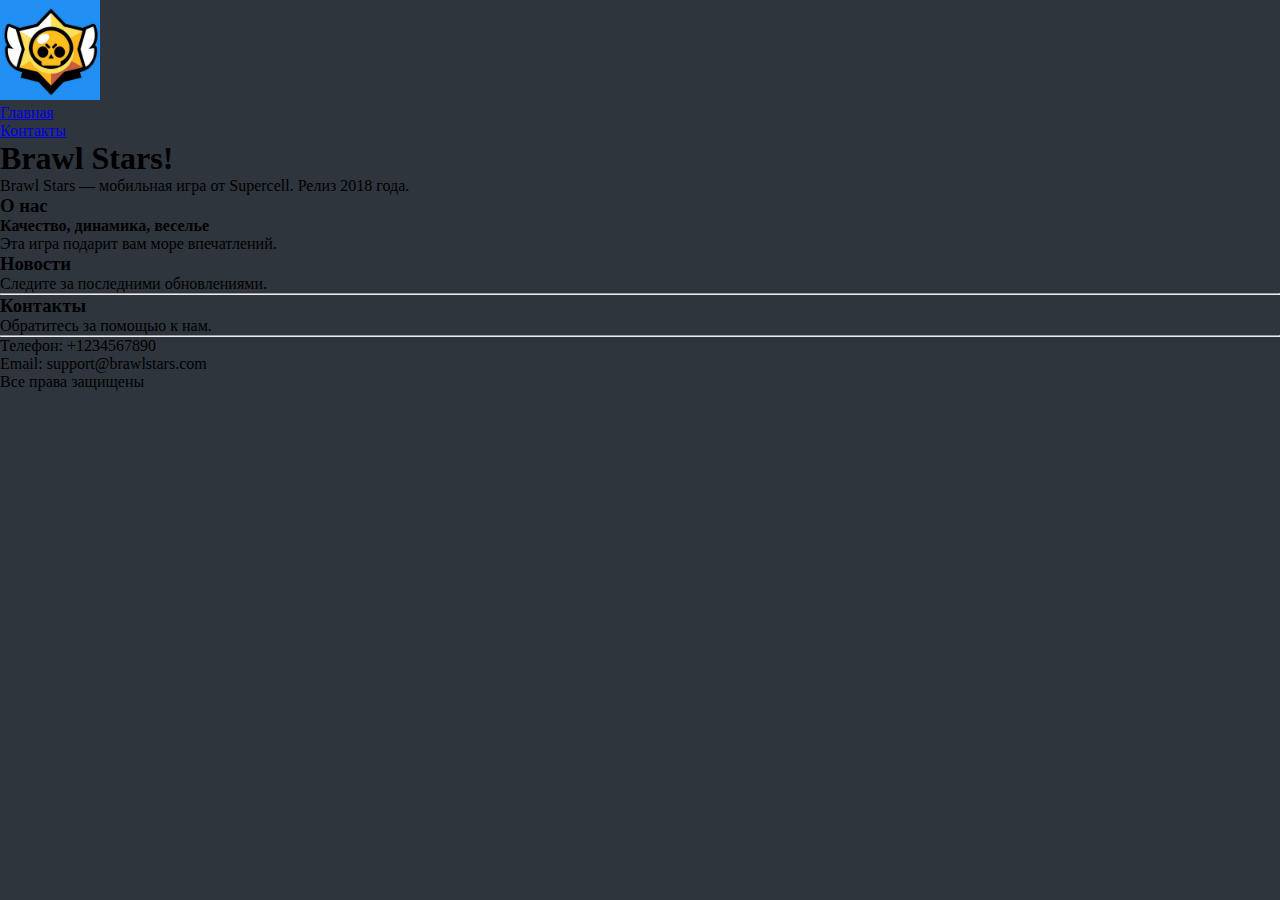
==== commit 3f09cfa6: "last les2" ====
--- a/src/index.html
+++ b/src/index.html
@@ -1,24 +1,43 @@
-<!doctype html>
-<html lang="ru">
-<head>
-    <meta charset="UTF-8">
-    <meta name="viewport"
-          content="width=device-width, user-scalable=no, initial-scale=1.0, maximum-scale=1.0, minimum-scale=1.0">
-    <meta http-equiv="X-UA-Compatible" content="ie=edge">
-    <title>Document</title>
-    <link rel="stylesheet" href="/src/assets/styles/style.css">
-</head>
-<body>
-    <main>
-        <div id="game-wrap">
-          <table id="game"></table>
-        </div>
-        <div id="menu">
-          <div id="playButton" class="menuButton">Старт</div>
-          <div id="newGameButton" class="menuButton">Новая игра</div>
-        </div>
-    </main>
-
-    <script src="./index.js"></script>
-</body>
+<!DOCTYPE html> 
+<html lang="en"> 
+<head> 
+    <meta charset="UTF-8"> 
+    <meta name="viewport" content="width=device-width, initial-scale=1.0"> 
+    <link rel="stylesheet" href="../src/assets/styles/style.css"> 
+    <title>Главная</title> 
+</head> 
+ 
+<body> 
+    <header> 
+        <img src="logo.png" alt="Логотип" style="width: 100px;"> 
+        <nav> 
+            <ul class="breadcrumbs"> 
+                <li><a href="index.html">Главная</a></li> 
+                <li><a href="contacts.html">Контакты</a></li> 
+            </ul> 
+        </nav> 
+    </header> 
+         
+    <main> 
+        <h1 class="heading-h1">Brawl Stars!</h1> 
+        <p class="paragraph">Brawl Stars — мобильная игра от Supercell. Релиз 2018 года.</p> 
+        <h3 class="heading-h3">О нас</h3> 
+        <h4 class="heading-h4">Качество, динамика, веселье</h4> 
+        <p class="paragraph">Эта игра подарит вам море впечатлений.</p> 
+        <h3 class="heading-h3">Новости</h3> 
+        <p class="paragraph">Следите за последними обновлениями.</p> 
+         <hr> 
+    </main> 
+ 
+    <footer> 
+        <h3 class="heading-h3">Контакты</h3> 
+        <p class="paragraph">Обратитесь за помощью к нам.</p> 
+        <hr> 
+        <ul> 
+            <li>Телефон: +1234567890</li> 
+            <li>Email: support@brawlstars.com</li> 
+        </ul> 
+        <p class="paragraph">Все права защищены</p> 
+    </footer> 
+</body> 
 </html>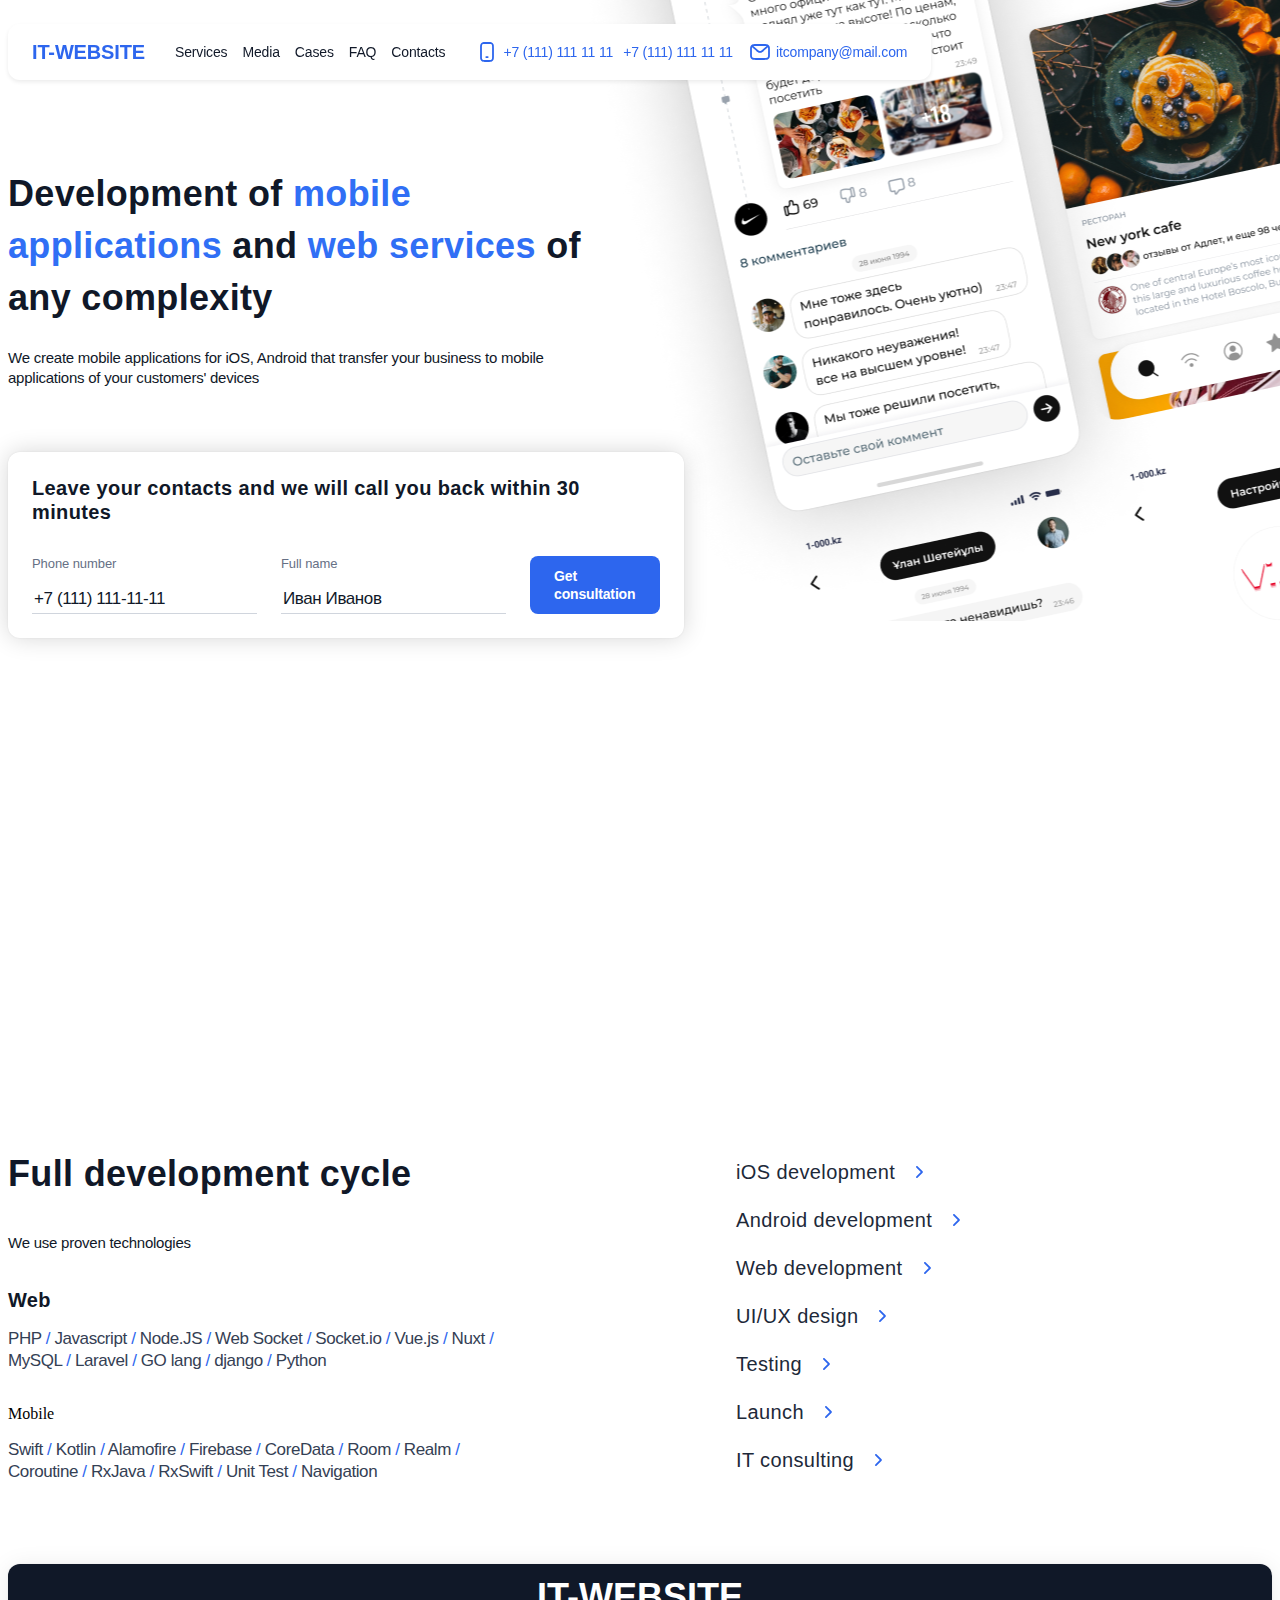
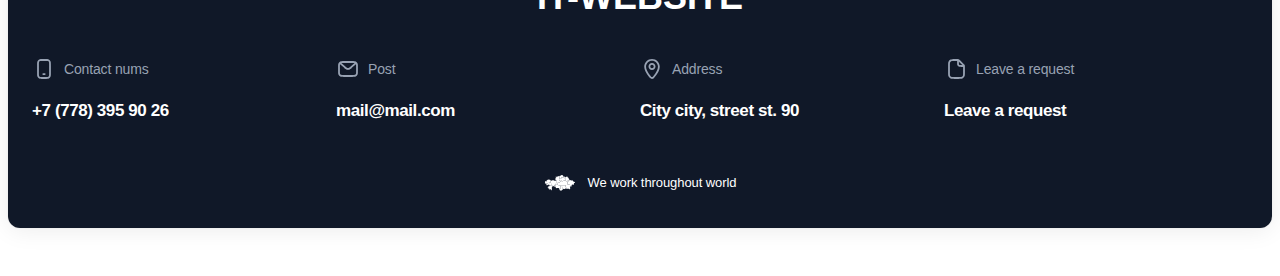
==== commit bdc3e8e1: "les5" ====
--- a/src/index.html
+++ b/src/index.html
@@ -1,43 +1,301 @@
-<!DOCTYPE html> 
-<html lang="en"> 
-<head> 
-    <meta charset="UTF-8"> 
-    <meta name="viewport" content="width=device-width, initial-scale=1.0"> 
-    <link rel="stylesheet" href="../src/assets/styles/style.css"> 
-    <title>Главная</title> 
-</head> 
- 
-<body> 
-    <header> 
-        <img src="logo.png" alt="Логотип" style="width: 100px;"> 
-        <nav> 
-            <ul class="breadcrumbs"> 
-                <li><a href="index.html">Главная</a></li> 
-                <li><a href="contacts.html">Контакты</a></li> 
-            </ul> 
+<!DOCTYPE html>
+<html lang="en">
+<head>
+    <meta charset="UTF-8">
+    <meta name="viewport"
+        content="width=device-width, user-scalable=no, initial-scale=1.0, maximum-scale=1.0, minimum-scale=1.0">
+    <meta http-equiv="X-UA-Compatible" content="ie=edge">
+    <title>IT-website</title>
+    <link rel="stylesheet" href="assets/styles/style.css">
+</head>
+<body>
+    <svg display="none" xmlns="http://www.w3.org/2000/svg">
+        <symbol id="document" viewBox="0 0 24 24" fill="none" xmlns="http://www.w3.org/2000/svg">
+            <path fill="currentColor" fill-rule="evenodd" clip-rule="evenodd" d="M13.1 3.90021H10.6C9.60506 3.90021 8.91298 3.90091 8.3745 3.94491C7.84653 3.98804 7.54596 4.06828 7.31963 4.18359C6.83041 4.43286 6.43266 4.83061 6.18339 5.31984C6.06807 5.54616 5.98784 5.84673 5.9447 6.37471C5.90071 6.91319 5.90001 7.60527 5.90001 8.60021V15.4002C5.90001 16.3952 5.90071 17.0872 5.9447 17.6257C5.98784 18.1537 6.06807 18.4543 6.18339 18.6806C6.43266 19.1698 6.83041 19.5676 7.31963 19.8168C7.54596 19.9321 7.84653 20.0124 8.3745 20.0555C8.91298 20.0995 9.60506 20.1002 10.6 20.1002H14.4C15.3949 20.1002 16.087 20.0995 16.6255 20.0555C17.1535 20.0124 17.4541 19.9321 17.6804 19.8168C18.1696 19.5676 18.5674 19.1698 18.8166 18.6806C18.9319 18.4543 19.0122 18.1537 19.0553 17.6257C19.0993 17.0872 19.1 16.3952 19.1 15.4002V9.90021H17.2L17.1646 9.90021C16.6347 9.90023 16.1836 9.90024 15.8131 9.86997C15.424 9.83818 15.0454 9.76854 14.6834 9.58413C14.1378 9.3061 13.6941 8.86245 13.4161 8.31678C13.2317 7.95485 13.162 7.57625 13.1302 7.18709C13.1 6.81666 13.1 6.36548 13.1 5.83561L13.1 5.80021V3.90021ZM18.3272 8.10021L14.9 4.673V5.80021C14.9 6.37511 14.9007 6.75216 14.9243 7.04052C14.947 7.31836 14.9863 7.43371 15.0199 7.4996C15.1254 7.70658 15.2936 7.87486 15.5006 7.98032C15.5665 8.01389 15.6819 8.05325 15.9597 8.07595C16.2481 8.09951 16.6251 8.10021 17.2 8.10021H18.3272ZM14.439 2.16652C14.1595 2.09943 13.8727 2.09978 13.5731 2.10015L13.5059 2.10021H10.6H10.5616C9.6141 2.1002 8.84835 2.10019 8.22792 2.15088C7.58864 2.20312 7.02482 2.31362 6.50245 2.57978C5.67454 3.00162 5.00142 3.67474 4.57958 4.50265C4.31342 5.02502 4.20291 5.58884 4.15068 6.22813C4.09999 6.84855 4.1 7.6143 4.10001 8.5618V8.60021V15.4002V15.4386C4.1 16.3861 4.09999 17.1519 4.15068 17.7723C4.20291 18.4116 4.31342 18.9754 4.57958 19.4978C5.00142 20.3257 5.67454 20.9988 6.50245 21.4206C7.02482 21.6868 7.58864 21.7973 8.22792 21.8495C8.84835 21.9002 9.6141 21.9002 10.5616 21.9002H10.6H14.4H14.4384C15.3859 21.9002 16.1517 21.9002 16.7721 21.8495C17.4114 21.7973 17.9752 21.6868 18.4976 21.4206C19.3255 20.9988 19.9986 20.3257 20.4204 19.4978C20.6866 18.9754 20.7971 18.4116 20.8493 17.7723C20.9 17.1519 20.9 16.3861 20.9 15.4386V15.4002V9.49432L20.9001 9.42712C20.9004 9.12749 20.9008 8.84074 20.8337 8.56126C20.7749 8.31637 20.6779 8.08227 20.5463 7.86753C20.3962 7.62247 20.1932 7.41996 19.981 7.20836L19.9335 7.16087L15.8393 3.06676L15.7919 3.0192C15.5803 2.80707 15.3777 2.60405 15.1327 2.45387C14.9179 2.32229 14.6838 2.22531 14.439 2.16652Z"/>
+        </symbol>
+
+        <symbol id="mail" viewBox="0 0 24 24" fill="none" xmlns="http://www.w3.org/2000/svg">
+            <path fill="currentColor" fill-rule="evenodd" clip-rule="evenodd" d="M7.79998 4.10001H7.76228H7.76225C6.95421 4.1 6.29336 4.09999 5.75629 4.14387C5.20038 4.18929 4.6983 4.28617 4.22941 4.52508C3.49558 4.89899 2.89896 5.49561 2.52505 6.22944C2.28614 6.69833 2.18926 7.20041 2.14384 7.75632C2.09996 8.2934 2.09997 8.95424 2.09998 9.76229V9.76231V9.80001V14.2V14.2377V14.2377C2.09997 15.0458 2.09996 15.7066 2.14384 16.2437C2.18926 16.7996 2.28614 17.3017 2.52505 17.7706C2.89896 18.5044 3.49558 19.101 4.22941 19.4749C4.6983 19.7138 5.20038 19.8107 5.75629 19.8561C6.29337 19.9 6.95422 19.9 7.76227 19.9H7.79998H16.2H16.2377C17.0457 19.9 17.7066 19.9 18.2437 19.8561C18.7996 19.8107 19.3017 19.7138 19.7705 19.4749C20.5044 19.101 21.101 18.5044 21.4749 17.7706C21.7138 17.3017 21.8107 16.7996 21.8561 16.2437C21.9 15.7066 21.9 15.0458 21.9 14.2377V14.2V9.80001V9.7623C21.9 8.95425 21.9 8.2934 21.8561 7.75632C21.8107 7.20041 21.7138 6.69833 21.4749 6.22944C21.101 5.49561 20.5044 4.89899 19.7705 4.52508C19.3017 4.28617 18.7996 4.18929 18.2437 4.14387C17.7066 4.09999 17.0457 4.1 16.2377 4.10001H16.2377H16.2H7.79998ZM5.38061 6.01217C5.51618 5.98082 5.68477 5.95571 5.90287 5.93789C6.35798 5.90071 6.94505 5.90001 7.79998 5.90001H16.2C17.0549 5.90001 17.642 5.90071 18.0971 5.93789C18.3152 5.95571 18.4838 5.98082 18.6193 6.01217L14.6103 9.52009C14.0325 10.0257 13.6369 10.371 13.3074 10.6174C12.987 10.857 12.7832 10.9605 12.6069 11.0127C12.2107 11.1298 11.7892 11.1298 11.3931 11.0127C11.2168 10.9605 11.0129 10.857 10.6925 10.6174C10.3631 10.371 9.96747 10.0257 9.38967 9.52009L5.38061 6.01217ZM4.05037 7.24C4.00084 7.39568 3.96243 7.60224 3.93786 7.9029C3.90068 8.35801 3.89998 8.94508 3.89998 9.80001V14.2C3.89998 15.0549 3.90068 15.642 3.93786 16.0971C3.97419 16.5417 4.04079 16.7805 4.12886 16.9534C4.3302 17.3485 4.65146 17.6698 5.0466 17.8711C5.21944 17.9592 5.45827 18.0258 5.90287 18.0621C6.35798 18.0993 6.94505 18.1 7.79998 18.1H16.2C17.0549 18.1 17.642 18.0993 18.0971 18.0621C18.5417 18.0258 18.7805 17.9592 18.9534 17.8711C19.3485 17.6698 19.6698 17.3485 19.8711 16.9534C19.9592 16.7805 20.0258 16.5417 20.0621 16.0971C20.0993 15.642 20.1 15.0549 20.1 14.2V9.80001C20.1 8.94508 20.0993 8.35801 20.0621 7.9029C20.0375 7.60224 19.9991 7.39568 19.9496 7.24L15.7956 10.8747L15.7694 10.8977C15.2242 11.3747 14.7768 11.7662 14.3854 12.0589C13.9787 12.363 13.5796 12.6021 13.1173 12.7388C12.388 12.9545 11.6119 12.9545 10.8826 12.7388C10.4204 12.6021 10.0212 12.363 9.61455 12.0589C9.22317 11.7662 8.77574 11.3747 8.23062 10.8977L8.20436 10.8747L4.05037 7.24Z"/>
+        </symbol>
+    
+        <symbol id="smartphone" viewBox="0 0 24 24" fill="none" xmlns="http://www.w3.org/2000/svg">
+            <path fill="currentColor" fill-rule="evenodd" clip-rule="evenodd" d="M11.18 3.89997H12.82C13.9138 3.89997 14.6259 3.90138 15.1693 3.94577C15.6916 3.98845 15.8976 4.06172 16.008 4.11796C16.3843 4.30971 16.6903 4.61567 16.882 4.99199C16.9383 5.10238 17.0115 5.30838 17.0542 5.83072C17.0986 6.37408 17.1 7.08617 17.1 8.17998V15.82C17.1 16.9138 17.0986 17.6259 17.0542 18.1693C17.0115 18.6916 16.9383 18.8976 16.882 19.008C16.6903 19.3843 16.3843 19.6903 16.008 19.882C15.8976 19.9383 15.6916 20.0115 15.1693 20.0542C14.6259 20.0986 13.9138 20.1 12.82 20.1H11.18C10.0862 20.1 9.37411 20.0986 8.83075 20.0542C8.30841 20.0115 8.10242 19.9383 7.99203 19.882C7.6157 19.6903 7.30974 19.3843 7.11799 19.008C7.06175 18.8976 6.98848 18.6916 6.9458 18.1693C6.90141 17.6259 6.90001 16.9138 6.90001 15.82V8.17997C6.90001 7.08617 6.90141 6.37408 6.9458 5.83072C6.98848 5.30838 7.06175 5.10239 7.11799 4.99199C7.30974 4.61567 7.6157 4.30971 7.99203 4.11796C8.10242 4.06172 8.30841 3.98845 8.83075 3.94577C9.37411 3.90138 10.0862 3.89997 11.18 3.89997ZM5.10001 8.17997C5.10001 6.05177 5.10001 4.98768 5.51418 4.17481C5.8785 3.4598 6.45983 2.87847 7.17484 2.51415C7.98771 2.09998 9.05181 2.09998 11.18 2.09998H12.82C14.9482 2.09998 16.0123 2.09998 16.8252 2.51415C17.5402 2.87847 18.1215 3.4598 18.4858 4.17481C18.9 4.98768 18.9 6.05178 18.9 8.17998V15.82C18.9 17.9482 18.9 19.0123 18.4858 19.8252C18.1215 20.5402 17.5402 21.1215 16.8252 21.4858C16.0123 21.9 14.9482 21.9 12.82 21.9H11.18C9.05181 21.9 7.98771 21.9 7.17484 21.4858C6.45983 21.1215 5.8785 20.5402 5.51418 19.8252C5.10001 19.0123 5.10001 17.9482 5.10001 15.82V8.17997ZM11.25 16.2C10.7529 16.2 10.35 16.6029 10.35 17.1C10.35 17.597 10.7529 18 11.25 18H12.75C13.2471 18 13.65 17.597 13.65 17.1C13.65 16.6029 13.2471 16.2 12.75 16.2H11.25Z"/>
+        </symbol>
+
+        <symbol id="place" viewBox="0 0 24 24" fill="none" xmlns="http://www.w3.org/2000/svg">
+            <path fill="currentColor" fill-rule="evenodd" clip-rule="evenodd" d="M12 13C13.933 13 15.5 11.433 15.5 9.5C15.5 7.567 13.933 6 12 6C10.067 6 8.5 7.567 8.5 9.5C8.5 11.433 10.067 13 12 13ZM12 11.2C12.9389 11.2 13.7 10.4389 13.7 9.49999C13.7 8.5611 12.9389 7.79999 12 7.79999C11.0611 7.79999 10.3 8.5611 10.3 9.49999C10.3 10.4389 11.0611 11.2 12 11.2Z"/>
+            <path fill="currentColor" fill-rule="evenodd" clip-rule="evenodd" d="M4.24286 9.76987C4.24286 5.48026 7.71428 2 12 2C16.2857 2 19.7571 5.48026 19.7571 9.76987C19.7571 12.903 17.7831 16.6225 14.1924 20.8679C14.0893 20.9898 13.9762 21.1029 13.8543 21.206C12.6435 22.2301 10.8317 22.0787 9.80758 20.8679L9.2405 20.1974L9.24626 20.1923C6.01172 16.2269 4.24286 12.7357 4.24286 9.76987ZM11.185 19.7091C11.5677 20.1576 12.2413 20.2128 12.6919 19.8317C12.7374 19.7932 12.7796 19.751 12.8181 19.7055C16.3633 15.5139 17.9571 12.2221 17.9571 9.76987C17.9571 6.47123 15.2885 3.8 12 3.8C8.71154 3.8 6.04286 6.47123 6.04286 9.76987C6.04286 12.2221 7.63673 15.5139 11.1819 19.7055L11.185 19.7091Z"/>
+        </symbol>
+
+        <symbol id="Vector" viewBox="0 0 32 16" fill="none" xmlns="http://www.w3.org/2000/svg">
+            <path fill="currentColor" d="M15.3673 3.66978L15.4874 3.67678L15.5508 3.80423L15.6621 3.75671L15.8042 3.73571L15.8096 3.84916H16.0487L16.1244 3.88821L16.2069 3.89815L16.2545 3.872L16.4123 3.92578L16.4039 3.67936L16.5697 3.67494L16.6135 3.72724L16.7199 3.7685L16.7986 3.83775L16.8189 3.8488L16.8623 3.80754L16.8431 3.78176L16.8658 3.74382L16.8953 3.76555L16.9886 3.66794L16.9802 3.63295L16.9345 3.61527L16.918 3.53497L17.0266 3.53718L17.0558 3.47493L17.0877 3.45725L17.1698 3.46793L17.1887 3.40973L17.2094 3.40642L17.2236 3.33791L17.277 3.30697L17.3081 3.30402L17.3207 3.26019L17.3465 3.26203L17.3795 3.22961L17.3998 3.23624L17.4636 3.20567L17.4002 3.13642L17.4413 3.14453L17.406 3.02703L17.5208 2.92536L17.477 2.86717L17.5035 2.85906L17.5062 2.80897L17.4931 2.76808L17.4413 2.76403L17.4509 2.67931L17.3676 2.67305L17.3442 2.62627L17.3031 2.61301L17.2996 2.57249L17.2459 2.49772L17.2685 2.4642L17.3 2.46126L17.3215 2.45278L17.323 2.42258L17.361 2.39495L17.3806 2.41669L17.4037 2.37285L17.3672 2.37506L17.3649 2.31429L17.4747 2.31723L17.4916 2.29808L17.4716 2.27635L17.4778 2.25646L17.4532 2.21925L17.5108 2.22331L17.5173 2.19347L17.5906 2.19863L17.5941 2.23473L17.6993 2.22736L17.697 2.16585L17.7703 2.17137L17.7726 2.22257L17.8195 2.23141L17.8283 2.26235L17.8594 2.27009L17.8728 2.31171L17.8748 2.3677L17.9262 2.38169L17.9504 2.32792L17.9089 2.31944L17.8963 2.26272L17.9277 2.25977L17.9416 2.19973L17.983 2.2082L18.0007 2.17395L18.0372 2.17174L18.0652 2.14301L18.2272 2.14559L18.2345 2.20231L18.2756 2.21594L18.284 2.3386L18.266 2.37764L18.2913 2.3898L18.3082 2.36585L18.4008 2.38832L18.4541 2.36733L18.4606 2.43363L18.4284 2.45131L18.4368 2.48262L18.4054 2.4852L18.4084 2.52056L18.3862 2.53934L18.5321 2.53566L18.5436 2.51651L18.5697 2.51835L18.5735 2.53897L18.6495 2.63106L18.6607 2.68778L18.7332 2.67858L18.7194 2.59165L18.787 2.58207L18.805 2.48225L19.1203 2.47378L19.1172 2.50914L19.1272 2.50988L19.116 2.57986L19.2366 2.60049L19.2446 2.62185L19.3107 2.62259L19.3387 2.59459L19.3594 2.59128L19.3771 2.56771L19.4236 2.56144L19.4485 2.51319L19.5245 2.51503L19.5199 2.56034L19.6747 2.72167L19.6447 2.76477L19.6205 2.84875L19.6443 2.91174L19.5967 2.93236L19.5975 2.97288L19.6336 3.01192L19.6436 3.05834L19.8613 3.08449L20.0379 3.0716L20.0728 2.98393L20.2168 2.95336L20.2486 2.98209L20.3181 2.94894L20.3988 2.9482L20.423 2.91505L20.4483 2.91284L20.464 2.95078L20.4644 3.03808L20.4959 3.07233L20.5166 3.28413L20.6122 3.24508L20.7551 3.3147L20.8564 3.31249L20.8656 3.35964L20.9213 3.35706L20.9747 3.45541L21.2634 3.47603L21.2657 3.49666L21.3049 3.50219L21.3221 4.2374L21.3379 4.26944L21.2922 4.27791L21.1874 4.35711L21.164 4.38363L21.1601 4.60058L21.2968 4.53612L21.3348 4.62047L21.4227 4.62821L21.4957 4.66835L21.4773 4.69524L21.4373 4.6993L21.4081 4.73429L21.3321 4.71366L21.1659 4.8179L21.1547 4.89967L21.0741 4.99102L20.9463 4.95456L20.8979 5.02601L20.8764 4.96487L20.856 4.97187L20.8679 4.99286L20.8069 5.00944L20.7865 4.97739L20.7505 4.99213L20.7382 5.04922L20.7708 5.06322L20.8169 5.16156L20.8092 5.18477L20.8361 5.20282L20.876 5.12068L20.9144 5.12583L21.0115 5.16782L20.9006 5.26949L20.7025 5.331L20.729 5.39251L20.6875 5.4113L20.6234 5.41756L20.593 5.46692L20.4725 5.41793L20.4287 5.49454L20.3992 5.50081L20.3919 5.51922L20.4134 5.54095L20.3631 5.59731L20.2552 5.60357L20.2506 5.64151L20.2233 5.62862L20.1853 5.66251L20.2064 5.68903L20.1523 5.73507L20.2333 5.78774L20.1715 5.81868L20.0859 5.76564L20.0563 5.80984L20.001 5.82752L20.0175 5.93434L19.9676 5.9476L19.978 5.98223L19.8847 5.91408L19.728 5.92992L19.7096 5.96602L19.6631 5.95129L19.7315 5.85883L19.718 5.80506L19.7407 5.77411L19.7338 5.74944L19.7111 5.73728L19.7622 5.67135L19.6777 5.59952L19.624 5.6032L19.614 5.56379L19.5633 5.58221L19.5526 5.54759L19.518 5.55348L19.5196 5.58221L19.4078 5.62788L19.3867 5.73544L19.3333 5.7347L19.3092 5.78001L19.2423 5.77301L19.184 5.81942L19.1997 5.85404L19.1011 5.92035L19.0481 5.91961L19.0366 5.93729L18.9874 5.94687L18.9778 6.1826L18.9241 6.09236L18.7632 6.16161L18.8096 6.27469L18.7858 6.31963L18.7033 6.33031L18.5962 6.39587L18.5359 6.42313L18.4898 6.40029L18.4929 6.32036L18.5593 6.22754L18.5436 6.19329L18.5086 6.20434L18.486 6.14098L18.2537 6.20544L18.2203 6.2025L18.195 6.21465L18.1619 6.20692L18.1178 6.21723L18.1358 6.12477L18.0924 6.12109L18.0706 6.09568L18.0425 6.03159L18.023 6.0349L18.0003 6.07063L17.9865 6.00801L17.8851 6.06105L17.9116 6.14356L17.8502 6.18076L17.8168 6.17818L17.7949 6.15277L17.7872 6.18518L17.8091 6.2106L17.7999 6.26143L17.7803 6.26438L17.7484 6.23859L17.6525 6.28721L17.5557 6.22791L17.5123 6.2246L17.5 6.1955L17.4401 6.21428L17.4144 6.17008L17.4678 6.11299L17.4989 5.97376L17.5319 5.9244L17.5154 5.82826L17.5515 5.80727L17.5618 5.55643L17.3303 5.56269L17.3073 5.60357L17.2163 5.63488L17.0543 5.75165L16.984 5.69897L16.8784 5.72034L16.8343 5.7126L16.8842 5.77743L16.8896 5.83968L16.8009 5.90451L16.4757 5.94502L16.2998 6.05221L16.1939 5.89493L16.2768 5.84778L16.228 5.73139L16.1639 5.70892L15.9793 5.76049L15.7804 5.69271L15.7212 5.65182L15.6287 5.6754L15.5899 5.52585L15.5327 5.55164L15.5082 5.53138L15.4721 5.54832L15.4736 5.50559L15.4475 5.52806L15.4494 5.48055L15.441 5.43708L15.3012 5.35826L15.2548 5.50375L15.1062 5.51996L15.0778 5.46139L15.1269 5.23892L14.968 5.09121L15.0102 5.05474L14.9461 4.97445L15.0524 4.88347L15.0171 4.85731L15.0801 4.68161L15.0121 4.54643L14.9188 4.54165L14.8812 4.41751L15.011 4.42967L15.2068 4.33316L15.2375 4.20314L15.2705 4.0186L15.3619 3.9453L15.3673 3.66978Z"/>
+            <path fill="currentColor" d="M10.1269 10.6804L10.0631 10.7128L9.9852 10.7287L9.94835 10.7522L9.91533 10.7957L9.87847 10.8705L9.84967 10.9493L9.84545 11.02L9.81282 11.0359L9.78824 11.0753L9.78632 11.1059L9.48224 11.1884L8.40568 11.5151L8.29856 10.7574L8.23137 10.5788L8.16994 10.4635L8.18376 10.42L8.09584 10.311L8.08663 10.1747L7.64855 10.0494L7.4969 9.98904L7.27306 9.77283L7.22661 9.5997L7.11526 9.46489L7.17401 9.03357L7.20242 8.86597L7.15174 8.78309L7.13523 8.58382L7.0189 8.45895L7.04577 8.36097L7.00431 8.19006L6.97589 8.14365L7.00047 7.97274L7.02235 7.95617L7.0189 7.78342L6.8849 7.77237L6.88452 7.72669L6.82846 7.68765L6.80389 7.72743L6.75513 7.71527L6.75743 7.779L6.739 7.87292L6.65761 7.86519L6.61269 7.84345L6.43493 7.82541L6.46487 7.75247L6.43301 7.68286L6.45451 7.62024L6.40267 7.36793L6.36351 7.35909L6.32973 7.44233L6.28404 7.4206L6.29517 7.3915L6.20456 7.35209L6.14544 7.29978L6.13852 7.19775L6.18767 7.03679L6.16156 6.97933L6.20802 7.00143L6.23835 6.92702L6.29594 6.8773L6.36889 6.87767L6.38233 6.82425L6.47447 6.82241L6.5382 6.83346L6.61154 6.79184L6.59426 6.76127L6.64609 6.69865L6.66183 6.65924H6.74438L6.70061 6.60804L6.77241 6.48686L6.76972 6.45407L6.80312 6.38924L6.79352 6.33326L6.74323 6.31042L6.74092 6.28206L6.7056 6.27174L6.70291 6.17708L6.71674 6.09936L6.66068 6.02459L6.74016 5.94355L6.72749 5.91151L6.82155 5.80395L6.81003 5.78811L6.83307 5.80285L6.84689 5.79806L6.89028 5.73286L6.91715 5.7185L6.93174 5.69492L6.91946 5.64446L6.88951 5.57853L6.87722 5.49675L6.89987 5.45071L6.91523 5.40209L6.9375 5.40983L6.95555 5.40762L6.98127 5.42124L6.99356 5.42088L7.00315 5.41425L7.00968 5.42014L7.01352 5.4415L7.0308 5.44666L7.04308 5.46508L7.05883 5.45918L7.05767 5.43745L7.07495 5.4334L7.07956 5.42345L7.09184 5.42456L7.09799 5.41609L7.1168 5.41461L7.1264 5.41903L7.14444 5.39693L7.1406 5.37446L7.17247 5.35936L7.19666 5.37299L7.21048 5.38883L7.21432 5.41535L7.20933 5.42824L7.18514 5.45734L7.17938 5.47171L7.18514 5.4857L7.20626 5.50412L7.24196 5.52585L7.39823 5.66619L7.41166 5.67135L7.4347 5.65035L7.49536 5.65367L7.51072 5.68829L7.55871 5.71223L7.6355 5.76933L7.64971 5.76969L7.66583 5.7568L7.68081 5.72328L7.7407 5.68976L7.77756 5.67945L7.85895 5.63783L7.89812 5.60284L7.94035 5.57337L7.96838 5.56306L7.97797 5.55311L7.98181 5.54095L7.97721 5.50486L7.97913 5.46765L8.0083 5.37483L8.02021 5.35863L8.03556 5.35347L8.09776 5.38404L8.14345 5.38441L8.16457 5.36636L8.17263 5.31664L8.18338 5.31148L8.21793 5.31848L8.23137 5.30964L8.2356 5.29196L8.22446 5.24407L8.22408 5.20982L8.24903 5.18256L8.25287 5.18145L8.27169 5.20429L8.27821 5.2275L8.31776 5.24812L8.35308 5.29417L8.3884 5.29601L8.42373 5.31442L8.43294 5.30706L8.4387 5.27649L8.42373 5.23707L8.41682 5.19692L8.42142 5.19361L8.46481 5.1925L8.47978 5.18735L8.49821 5.18956L8.5366 5.21902L8.55196 5.22197L8.59227 5.19729L8.60648 5.20392L8.62261 5.22013L8.64065 5.22381L8.71629 5.19656L8.76044 5.17446L8.77465 5.18993L8.7877 5.23339L8.81189 5.25181L8.84068 5.26323L8.85988 5.29417L8.86142 5.33358L8.88445 5.36231L8.95203 5.40651L9.00347 5.42088L9.01614 5.41646L9.01845 5.40835L9.00808 5.38404L9.01115 5.3752L9.07297 5.34684L9.11098 5.34721L9.13132 5.38331L9.16281 5.37004L9.17433 5.3299L9.17932 5.18661L9.18546 5.13541L9.20351 5.12657L9.23307 5.12436L9.25035 5.15014L9.27338 5.16635L9.28528 5.16451L9.2945 5.15309L9.3137 5.14867L9.32752 5.17519L9.36015 5.17446L9.36975 5.18808L9.40623 5.1553L9.41698 5.1542L9.43502 5.13946L9.44347 5.15199L9.4404 5.1763L9.44731 5.19287L9.50336 5.2054L9.50758 5.20171L9.50298 5.18956L9.50643 5.17961L9.52601 5.17519L9.53369 5.16525L9.52832 5.13246L9.54636 5.12436L9.55903 5.11184L9.56518 5.11515L9.5717 5.10852L9.57785 5.11221L9.58629 5.10005L9.61163 5.11L9.63467 5.17961L9.64542 5.19361L9.66462 5.19692L9.708 5.18735L9.74524 5.1914L9.77519 5.19729L9.78978 5.2135L9.81857 5.27096L9.81704 5.28643L9.80168 5.30632L9.79055 5.34942L9.79592 5.42345L9.81474 5.47834L9.83201 5.48828L9.85505 5.49049L9.92032 5.46692L9.94911 5.46913L9.95794 5.48128L9.94911 5.51738L9.95487 5.54132L10.0063 5.5649L10.0217 5.60468L10.0455 5.62236L10.0869 5.62788L10.1192 5.61904L10.1369 5.62015L10.1902 5.63857L10.2758 5.64777L10.2954 5.65551L10.3081 5.67503L10.3223 5.67908L10.34 5.66472L10.4041 5.67945L10.4548 5.66619L10.4694 5.66656L10.5166 5.72881V5.73765L10.5005 5.74465L10.4985 5.75128L10.4997 5.81905L10.5008 5.82789L10.5093 5.82973L10.568 5.801L10.6989 5.76896L10.7339 5.75128L10.7826 5.67319L10.8614 5.47576L10.8836 5.44482L10.9097 5.4345L10.9604 5.4415L10.9938 5.45808L11.0011 5.46839L11.003 5.51996L11.094 5.62899L11.1228 5.64446L11.213 5.65514L11.2941 5.66103L11.3716 5.65698L11.4177 5.66582L11.4753 5.66509L11.5494 5.63967L11.6093 5.63672L11.9214 5.5148L11.9391 5.50044L11.9506 5.4706L11.9729 5.33026L12.0404 5.00318L12.103 4.98292L12.1525 5.00612L12.2074 4.98292L12.2408 4.92693L12.2931 5.00428L12.2996 5.07684L12.3364 5.19582L12.3971 5.21866L12.4367 5.16562L12.4566 5.15162L12.5672 5.21534V5.25954L12.5422 5.26359L12.5173 5.34647L12.6517 5.47207L12.5672 5.52843L12.5822 5.59179L12.5818 5.65956L12.6862 5.62825L12.7546 5.96197L12.8532 6.11262L12.8682 6.17008L13.0306 6.40287L13.0452 6.46033L13.0091 6.58189L12.8909 6.4887L12.7718 6.58999L12.7611 6.70786L12.6432 6.77674L12.6674 6.90382L12.6916 6.93697L12.6037 6.90787L12.5403 6.98706L12.5791 7.02942L12.7154 7.25079L12.6908 7.26884L12.6762 7.25485L12.5645 7.27216L12.5453 7.32336L12.6421 7.31489L12.6954 7.49206L12.9035 7.68949L13.0648 7.60514L13.1423 7.67144L13.1469 7.71269L13.0974 7.77605L13.1258 7.8685L13.3692 7.9477L13.4126 7.99447L13.5343 8.03868L13.6553 8.11971L13.8161 8.41438L13.9528 8.64386L14.0208 8.67296L13.8553 8.84792L12.9753 9.438L12.9193 9.45532L12.8866 9.41038L12.672 9.37833L12.7043 9.30687L12.4985 9.05567L12.4052 9.06929L12.3437 8.95695L12.2163 8.77278L11.7628 8.87297L11.506 9.53193L11.1938 9.50725L11.1723 9.73415L10.9435 9.7522L10.6429 10.02L10.5799 10.1143L10.4939 10.2045L10.33 10.4406L10.1269 10.6804Z"/>
+            <path fill="currentColor" d="M24.6186 9.38533L24.7077 9.44095L24.745 9.48294L24.839 9.49104L24.8755 9.58092L25.2076 9.54519L25.4418 9.86012L25.7969 9.74115L25.9563 9.8045L25.9532 9.87817L26.2085 9.98573L26.4254 10.1021L26.6574 10.1076L26.6992 10.1688L26.7345 10.1677L26.7764 10.1415L26.7983 10.1942L26.8224 10.2211L26.8558 10.1758L26.8777 10.1762L26.8497 10.2182L26.8747 10.2233L26.9008 10.2244L26.9269 10.2432L26.9511 10.2005L26.9687 10.1997L26.9549 10.2358L26.9173 10.2627L26.9276 10.2738L26.9603 10.2675L26.9338 10.301L27.181 10.5791L27.2394 10.7909L27.3603 10.9173L27.3373 11.072L27.3465 11.1302L27.3738 11.153L27.4509 11.1265L27.4636 11.1431L27.5293 11.181L27.5569 11.2046L27.6859 11.2311L27.6963 11.2451L27.7163 11.318L27.6878 11.448L27.6087 11.56L27.5692 11.5335L27.4748 11.4528L27.4348 11.4433L27.3745 11.4554L27.3315 11.472L27.2601 11.5191L27.2125 11.5236L27.1906 11.5114L27.1776 11.4742L27.1703 11.4705L27.1304 11.4805L27.1112 11.4749L27.1062 11.434L27.0977 11.4182L27.0885 11.3718L27.0609 11.3515L27.0467 11.3276L27.0152 11.311L27.0079 11.3221L26.9925 11.3294L26.968 11.3239L26.9322 11.3512L26.9215 11.3714L26.8939 11.3777L26.8827 11.3924L26.8628 11.4038L26.8259 11.4097L26.8144 11.3902L26.8098 11.3909L26.7741 11.4234L26.7506 11.4182L26.7426 11.4116L26.7199 11.4322L26.6827 11.4381L26.6681 11.4337L26.6627 11.441L26.6347 11.4495L26.6239 11.469L26.6159 11.4709L26.5802 11.4606L26.5786 11.4727L26.5675 11.4841L26.5656 11.497L26.5575 11.5055L26.5422 11.5048L26.513 11.5143L26.4654 11.5129L26.4201 11.5501L26.3928 11.5526L26.3652 11.5357L26.3164 11.5224L26.2995 11.5062L26.2941 11.5084L26.2899 11.5302L26.2753 11.5431L26.2081 11.5703L26.1728 11.5659L26.139 11.5707L26.1241 11.5593L26.1068 11.563L26.0884 11.5781L26.0749 11.6134L26.0404 11.6366H26.0112L25.9962 11.6175L25.9862 11.6145L25.9651 11.6223L25.9371 11.6447L25.9194 11.6503L25.8868 11.6521L25.8684 11.6359L25.8426 11.6381L25.8177 11.6318L25.8115 11.6418L25.8207 11.662L25.8184 11.6713L25.8073 11.6654L25.7962 11.6676L25.7532 11.7129L25.6775 11.7589L25.6656 11.7718L25.6464 11.7773L25.638 11.7902L25.6464 11.7991L25.6664 11.7854L25.6829 11.7851L25.7075 11.8009L25.7271 11.8035L25.7489 11.8657L25.7793 11.8816L25.8396 11.8727L25.8634 11.8521L25.9194 11.8598L25.9459 11.8407L25.9647 11.8429L25.9762 11.8554L25.972 11.8679L25.9785 11.8713L26.0104 11.8624L26.0281 11.8959L26.0895 11.9254L26.116 11.9501L26.1198 11.9766L26.0561 11.9972L26.0258 12.0267L26.0576 12.0739L26.048 12.0945L26.0281 12.1744L26.0119 12.2017L26.0273 12.2499L26.0419 12.3626L26.0569 12.405V12.4838L26.0676 12.5516L26.0899 12.605L26.0849 12.6256L26.086 12.6356L26.0968 12.6488L26.0949 12.6768L26.134 12.7597L26.1317 12.7899L26.144 12.8441L26.1578 12.8536L26.1962 12.9358L26.2907 13.1641L26.3022 13.1789L26.3122 13.2135L26.3034 13.2433L26.3045 13.2625L26.2857 13.2809L26.2488 13.3568L26.2504 13.3638L26.2592 13.3745L26.3114 13.3711L26.3218 13.3756L26.3233 13.4028L26.3387 13.4323L26.3394 13.457L26.3525 13.4868L26.3356 13.517L26.3122 13.5189L26.2949 13.5329L26.2757 13.5218L26.255 13.5181L26.1985 13.5336L26.1306 13.5874L26.0619 13.6061L26.0461 13.6235L26.0457 13.654L26.0576 13.6754L26.0822 13.6986L26.1164 13.72L26.1801 13.7358L26.1966 13.7634L26.1947 13.7679L26.1866 13.7664L26.1655 13.7774L26.1571 13.769L26.154 13.7774L26.141 13.7822L26.1287 13.7771L26.1237 13.7874L26.0692 13.8095L26.0695 13.8191L26.053 13.8297L26.0415 13.8257L26.0215 13.8334L26.0212 13.8253L26.0004 13.833L25.9966 13.8224L25.9897 13.822L25.949 13.8286L25.9467 13.8581L25.9344 13.8876L25.9194 13.9487L25.8929 13.9734L25.8814 14.0146L25.8891 14.0533L25.9129 14.1008L25.9352 14.1207L25.9555 14.1226L25.9636 14.1314L25.9494 14.1472L25.9179 14.1623L25.9133 14.1841L25.9121 14.2165L25.9279 14.2375L25.9267 14.2898L25.9617 14.3137L25.9528 14.3428L25.9709 14.3668L25.9643 14.4021L25.9398 14.4158L25.9259 14.4165L25.9125 14.4062L25.9037 14.4058L25.8822 14.4228L25.8707 14.4206L25.8507 14.4338L25.8449 14.4305L25.8399 14.4139L25.8461 14.366L25.8323 14.3458L25.82 14.3123L25.8027 14.3016L25.7735 14.2946L25.7436 14.267L25.7313 14.2331L25.7205 14.2147L25.7117 14.2091L25.6672 14.2062L25.6603 14.2205L25.6503 14.2231L25.6445 14.2161V14.2029L25.6391 14.201L25.6061 14.1984L25.5942 14.1911L25.5762 14.1937L25.5662 14.1782L25.5063 14.169L25.4702 14.1933L25.4383 14.1881L25.3911 14.1889L25.3723 14.1587L25.3055 14.1071L25.2875 14.0692L25.2782 14.0607L25.2345 14.0283L25.1992 14.0191L25.1853 14.0017L25.1742 13.9977L25.1435 13.9461L25.1358 13.906L25.1393 13.8879L25.1481 13.8761L25.1435 13.8721L25.1254 13.8725L25.0855 13.885L25.0736 13.9097L25.0659 13.9145L25.0433 13.8861L25.0298 13.8787L25.0007 13.882L24.9792 13.8743L24.958 13.8802L24.9377 13.8669L24.8985 13.8596L24.8793 13.8496L24.8597 13.8515L24.8375 13.833L24.8148 13.8342L24.8041 13.8264L24.7764 13.836L24.7553 13.8087L24.6789 13.7918L24.662 13.766L24.6332 13.7557L24.5683 13.7815L24.5445 13.773L24.5319 13.797L24.5134 13.8025L24.3994 13.7774L24.384 13.8003L24.3468 13.794L24.3288 13.7995L24.3107 13.8191L24.2961 13.7988L24.2827 13.7911L24.2712 13.7914L24.2431 13.808L24.2193 13.7833L24.1959 13.7903L24.1683 13.7774L24.1426 13.7789L24.1291 13.7734L24.1068 13.7491L24.0458 13.7527L24.0001 13.7432L23.9556 13.7424L23.9164 13.7284L23.8803 13.7325L23.8573 13.7244L23.7782 13.7443L23.7156 13.7461L23.6884 13.738L23.6665 13.7089L23.653 13.7012L23.5866 13.6946L23.554 13.6997L23.4691 13.6783L23.4073 13.6791L23.3747 13.7097L23.3397 13.7144L23.3274 13.745L23.3155 13.7542L23.2295 13.7469L23.1988 13.7498L23.1601 13.741L23.1386 13.7701L23.1082 13.773L23.0357 13.7929L23.0176 13.7922L23.0119 13.7874L23.0003 13.7539L22.9769 13.7406L22.8771 13.7365L22.8034 13.7498L22.7942 13.7458L22.7823 13.7299L22.7477 13.7262L22.7227 13.7063L22.6993 13.7174L22.6744 13.7104L22.6383 13.7281L22.6325 13.7288L22.6248 13.6942L22.5861 13.7104L22.5446 13.6853L22.4724 13.6931L22.464 13.6772L22.507 13.6647L22.5269 13.6257L22.3864 13.5619L22.3142 13.5476L22.2966 13.4776L22.2678 13.4654L22.2781 13.4231L22.2497 13.4069L22.2582 13.3236L22.3572 13.2083L22.3304 13.1649L22.2186 13.1781L22.2298 13.1439L22.1875 13.1387L22.1622 13.1553L22.0363 13.1129L22.0359 13.0496L22.1991 12.9008L22.2275 12.8879L22.2451 12.8418L22.2278 12.7708L22.2609 12.7343L22.2778 12.6916L22.2743 12.5685L22.1968 12.5177L22.1545 12.4628L22.1081 12.4566L22.0366 12.3936L22.024 12.3921L21.8574 12.3748L21.7149 12.244L21.6907 12.2076L21.7249 12.0867L21.6535 11.9685L21.4139 11.8075L21.3993 11.7637L21.3701 11.7302L21.364 11.6072L21.1547 11.602L21.1413 11.4138L21.3667 11.4296L21.326 11.3269L21.2937 10.9511L21.3648 10.8362L21.4247 10.7106L21.4899 10.6071L21.5755 10.5147L21.7341 10.3585L21.9372 10.1824L22.3638 9.94705L22.5415 9.98131L22.7696 9.94079L23.0241 9.98388L23.0234 10.0141L23.0664 10.0251L23.1174 9.96731L23.1382 10.0273L23.1612 10.0005L23.2292 10.024L23.2526 9.97099L23.301 9.97836L23.3697 9.99788L23.4829 10.0461L23.4023 9.96805L23.4542 9.95884L23.5329 9.99751L23.607 9.98757L23.6814 10.0255L23.706 10.0859L23.7621 10.0778L23.7609 10.0122L23.9871 9.98794L23.9548 9.44721L23.9752 9.41111L24.1679 9.45237L24.2773 9.3345L24.3725 9.43064L24.4927 9.28367L24.6186 9.38533Z"/>
+            <path fill="currentColor" d="M3.27511 10.4535L3.26974 10.4579L3.25822 10.4554L3.23518 10.4093L3.2275 10.4053L3.23365 10.3983L3.21291 10.3541L3.20907 10.3246L3.1918 10.3066L3.18911 10.2981L3.19333 10.2922L3.20485 10.2881L3.24555 10.3036L3.28241 10.3434L3.29508 10.3891L3.27511 10.4535ZM6.14544 7.29978L6.20418 7.35246L6.29479 7.3915L6.28365 7.42097L6.32896 7.4427L6.36275 7.35945L6.40191 7.36829L6.45374 7.62061L6.43224 7.68323L6.46372 7.75284L6.43416 7.82577L6.61154 7.84382L6.65646 7.86556L6.73785 7.87329L6.75628 7.77936L6.75436 7.71564L6.80312 7.7278L6.82731 7.68801L6.88375 7.72706V7.77273L7.01774 7.78378L7.0212 7.95654L6.99932 7.97274L6.97474 8.14365L7.00315 8.19006L7.04462 8.36097L7.01774 8.45895L7.13408 8.58382L7.15059 8.78309L7.20127 8.86597L7.17285 9.03393L7.11411 9.46489L7.22546 9.60007L7.27191 9.77319L7.49575 9.98904L7.6474 10.0494L8.08548 10.1747L8.09469 10.311L8.18261 10.4196L8.16879 10.4631L8.22984 10.5784L8.16303 10.5401L8.10467 10.5441L8.06974 10.5128L8.01829 10.5382L7.9392 10.5154L7.91962 10.4579L7.8866 10.4439L7.84859 10.469L7.81019 10.4473L7.75452 10.4318L7.74224 10.399L7.75414 10.3423L7.72841 10.2682L7.69194 10.2635L7.67044 10.2745L7.65892 10.2929L7.63704 10.2996L7.58866 10.2708L7.49844 10.1482L7.32259 10.3154L7.24004 10.3043L6.94518 10.3338L6.80235 10.3872L6.68948 10.3898L6.62037 10.4163L6.57199 10.4274L6.5263 10.4252L6.47332 10.4369L6.45835 10.4605L6.34316 10.4469L6.35353 10.4926L6.31322 10.5666L6.14352 10.6878L6.22184 10.732L6.17346 10.7766L6.09783 10.8204L6.0076 10.8576L5.95423 10.8646L5.90432 10.8963L5.78914 10.8815L5.76534 10.9386L5.66475 10.9335L5.49389 10.893L5.49274 10.8837L5.52077 10.8882L5.53421 10.8826L5.5058 10.8731L5.50119 10.8639L5.50387 10.8392L5.51962 10.8325L5.51731 10.8156L5.52461 10.8097L5.5822 10.8042L5.55187 10.7872L5.54688 10.7718L5.55686 10.7618L5.58719 10.7541L5.57068 10.7364L5.56031 10.711L5.54227 10.697L5.53805 10.6841L5.54457 10.6775L5.57721 10.6771L5.58796 10.6579L5.54649 10.623L5.53152 10.6174L5.50887 10.5916L5.52461 10.5718L5.55072 10.5721L5.52422 10.5596L5.52115 10.5452L5.51079 10.5419L5.51885 10.5294L5.51731 10.515L5.53843 10.4996L5.57106 10.5036L5.55916 10.4845L5.57068 10.4771L5.55494 10.4719L5.55264 10.462L5.57874 10.4484L5.59717 10.4189L5.61215 10.4355L5.60984 10.4207L5.61483 10.4067L5.61023 10.402L5.59986 10.4053L5.59256 10.3935L5.60255 10.378L5.60485 10.3574L5.62174 10.3342L5.62443 10.3062L5.6705 10.2587L5.69124 10.252L5.67166 10.245L5.66974 10.2388L5.69354 10.2355L5.69776 10.2299L5.68202 10.2215L5.66705 10.1983L5.63518 10.171L5.64593 10.115L5.6371 10.0774L5.66513 10.0513L5.63557 10.0406L5.64593 10.0163L5.63134 9.9651L5.62366 9.96289L5.6133 9.96805L5.60216 9.96289L5.58527 9.97394L5.57529 9.96952L5.58412 9.95294L5.59756 9.94889L5.57337 9.92532L5.5653 9.92827L5.55916 9.92421L5.5653 9.8988L5.57951 9.88848L5.5703 9.87007L5.55494 9.86417L5.55033 9.86675L5.53229 9.89511L5.49543 9.91611L5.47508 9.94705L5.47431 9.97357L5.46164 9.97247L5.44859 9.96363L5.45012 9.94521L5.4436 9.93416L5.44667 9.922L5.45665 9.91243L5.45204 9.89659L5.43861 9.88812L5.4244 9.89364L5.4148 9.90543L5.40712 9.90322L5.40866 9.87559L5.4148 9.86638L5.40136 9.86196L5.39868 9.85165L5.36796 9.83986L5.36374 9.83323L5.36719 9.82697L5.38101 9.83065L5.39714 9.81334L5.39061 9.8045L5.39445 9.78682L5.38601 9.77283L5.36873 9.76141L5.25815 9.78203L5.22936 9.81224L5.21208 9.82034L5.20287 9.81887L5.18943 9.79014L5.17254 9.78719L5.15219 9.87596L5.14336 9.88591L5.12109 9.89475H5.08845L5.03317 9.86565L4.95945 9.85275L4.90493 9.82366L4.86577 9.82771L4.84888 9.81924L4.84811 9.81113L4.83889 9.81482L4.83467 9.80598L4.78668 9.78977L4.73293 9.78203L4.70567 9.78351L4.67726 9.76398L4.68186 9.80377L4.69914 9.81997L4.71834 9.82918L4.7287 9.84613L4.72602 9.88848L4.71603 9.90801L4.71104 9.90469L4.71527 9.91648L4.71027 9.91685L4.69722 9.88296L4.70375 9.85239L4.68801 9.83655L4.67457 9.83471L4.67073 9.82034L4.65575 9.80745L4.63771 9.74262L4.63157 9.74299L4.63041 9.75514L4.62235 9.75588L4.61275 9.76914L4.59394 9.77246L4.5686 9.7975L4.56054 9.80119L4.55593 9.79492L4.5759 9.77504L4.59471 9.76472L4.60239 9.73525L4.6093 9.73489L4.61122 9.72899L4.60508 9.71905L4.61774 9.7091L4.62043 9.68921L4.58626 9.70652L4.55862 9.73894L4.57513 9.708L4.57474 9.69658L4.53213 9.64943L4.43461 9.62181L4.40466 9.62623L4.39468 9.61849L4.37471 9.62696L4.33785 9.61518L4.32096 9.62291L4.30599 9.62217L4.25339 9.66564L4.24149 9.66638L4.23073 9.67411L4.22498 9.701L4.21269 9.69805L4.20079 9.70468L4.16431 9.70358L4.14704 9.69547L4.12861 9.6951L4.08714 9.67558L4.05182 9.68369L4.03646 9.69326L4.02034 9.715L4.01419 9.71794L4.00728 9.71094L3.99576 9.71315L3.96159 9.7743L3.94163 9.79272L3.92666 9.79345L3.92013 9.78645L3.92742 9.75809L3.92435 9.74483L3.91475 9.74004L3.904 9.74483L3.87943 9.76214L3.86023 9.78645L3.85486 9.82476L3.83451 9.87633L3.8253 9.88517L3.81224 9.88222L3.80418 9.87117L3.81378 9.83876L3.80879 9.83176L3.78383 9.85128L3.7727 9.85091L3.76579 9.80782L3.74736 9.78093L3.7105 9.8406L3.70282 9.86196L3.68938 9.87559L3.68401 9.87743L3.67479 9.86638L3.68093 9.8336L3.6721 9.83323L3.65099 9.84539L3.63985 9.85975L3.64676 9.86859L3.62142 9.88848L3.60223 9.92679L3.5934 9.95921L3.57996 9.9791L3.56998 9.96805L3.56691 9.89254L3.51661 9.94374L3.49434 9.95884L3.44059 10.0358L3.43137 10.0675L3.38031 10.0542L3.35343 10.0664L3.32387 10.1113L3.32771 10.1463L3.31735 10.1607L3.29776 10.1699L3.28548 10.1868L3.25323 10.1765L3.23288 10.1607L3.24248 10.189L3.23672 10.2115L3.27281 10.2395L3.26513 10.2428L3.24248 10.2325L3.2371 10.2384L3.2682 10.2627L3.2801 10.2819L3.27665 10.29L3.2563 10.2845L3.20831 10.2576L3.19218 10.2557L3.1726 10.2863L3.15955 10.2845L3.14918 10.2738L3.14073 10.276L3.13382 10.3058L3.1438 10.3235L3.12998 10.3375L3.12077 10.332L3.1081 10.3058L3.08852 10.2833L3.08199 10.2837L3.08583 10.3121L3.09888 10.332L3.09965 10.343L3.12192 10.3647L3.12653 10.3839L3.12154 10.3894L3.07086 10.3611L3.0459 10.3419L3.04206 10.3334L3.0244 10.3331L2.9933 10.311L2.98485 10.3113L2.97794 10.3239L2.95644 10.2811L2.94723 10.2763L2.94953 10.2616L2.94454 10.2517L2.9526 10.2388L2.97641 10.2454L2.94608 10.213L2.948 10.1997L2.94377 10.192L2.90499 10.1787L2.8881 10.1809L2.88234 10.1854L2.89578 10.2005H2.90999L2.91728 10.2078L2.92074 10.2196L2.91651 10.2344L2.92573 10.2679L2.96489 10.3091L2.96911 10.3239L2.96374 10.339L2.97986 10.3485L2.98447 10.357V10.3673L2.97833 10.374L2.96527 10.3747L2.95798 10.3876H2.95068L2.92765 10.3706L2.92995 10.3614L2.91728 10.3194L2.92074 10.304L2.91075 10.3003L2.91498 10.29L2.89309 10.2384L2.8689 10.2167L2.83665 10.199L2.8355 10.1913L2.82667 10.1846L2.81208 10.1821L2.81784 10.1905L2.81439 10.1949L2.79519 10.1813L2.79288 10.185L2.81016 10.2204L2.82936 10.2285L2.83205 10.2148L2.84088 10.2211L2.84548 10.2366L2.857 10.2487L2.85355 10.2601L2.85931 10.2767L2.84971 10.2752L2.83397 10.2546L2.81055 10.2406L2.80747 10.2472L2.81822 10.255L2.82706 10.2767L2.80939 10.2833L2.81093 10.2598L2.79442 10.2458L2.78213 10.2251L2.78405 10.217L2.79135 10.213L2.77599 10.1994L2.76255 10.199L2.7591 10.2038L2.76831 10.2233L2.75718 10.2299L2.77292 10.2443L2.77484 10.2587L2.78981 10.2775L2.81016 10.2944L2.80786 10.3029L2.76678 10.2815L2.69268 10.2616L2.67962 10.2417L2.65006 10.2244L2.62894 10.2204L2.59055 10.2019L2.55945 10.1732L2.53334 10.1754L2.50685 10.1397L2.49687 10.1132L2.47114 10.0999L2.45847 10.1003L2.44388 10.0892L2.42008 10.0859L2.39474 10.0377L2.379 10.0472L2.33523 10.0384L2.32371 10.0266L2.32755 10.0075L2.32448 10.0001L2.29914 9.99715L2.27764 9.9872L2.27802 9.96547L2.30029 9.90874L2.35212 9.86638L2.40856 9.86933L2.43198 9.88664L2.43659 9.91685L2.47882 9.95626L2.51568 9.96031L2.60015 9.95073L2.63125 9.92605L2.6681 9.87375L2.64238 9.80303L2.50109 9.6196L2.46539 9.5404L2.41163 9.41222L2.3982 9.36765L2.3717 9.19637L2.2715 9.19453L2.20277 9.17611L2.12598 9.05824L2.09296 8.98273L2.05457 8.91827L1.95782 8.8284L1.91981 8.82398L1.88948 8.83319L1.76163 8.84534L1.68561 8.84682L1.58578 8.81661L1.4779 8.77241L1.47943 8.80151L1.47137 8.85971L1.45448 8.91975L1.3201 8.84313L1.2771 8.80114L1.25982 8.77241L1.29169 8.75657L1.29476 8.74994L1.2268 8.63318L1.18725 8.57645L1.27786 8.53373L1.29284 8.51163L1.3201 8.5142L1.32854 8.49284L1.246 8.46448L1.24446 8.44496L1.26212 8.40996L1.2602 8.37902L1.25291 8.36024L1.246 8.35103L1.20146 8.33187L1.18572 8.3072L1.2986 8.34329L1.38613 8.33887L1.76585 8.39597L2.42392 8.46632L2.63048 8.52194L2.99599 8.6608L2.99023 8.5503L3.22251 8.56246L3.26321 8.53078L3.38876 8.53373L3.54003 8.38492L3.95008 8.12082L3.99692 8.11971L4.06679 8.05599L4.09751 8.07072L4.16623 8.0302L4.2077 7.90534L4.36204 7.89502L4.45073 7.85598L4.76633 7.90828L4.78629 7.94733L4.76057 7.96464L4.75481 8.05304L4.994 8.10534L5.0205 8.06041L5.05313 8.05599L5.21707 8.14513L5.29732 8.14328L5.34992 8.11271L5.33302 8.05967L5.38485 7.84861L5.47508 7.84493L5.46356 7.58156L5.5296 7.60956L5.57414 7.51011L5.62021 7.53147L5.87937 7.53184L5.99493 7.49685L5.97535 7.45301L6.11971 7.33551L6.14544 7.29978Z"/>
+            <path fill="currentColor" d="M21.0741 4.99102L21.3314 5.08053L21.3344 5.16377L21.3671 5.21203L21.334 5.30927L21.3175 5.39435L21.3218 5.50596L21.2818 5.5148L21.2615 5.55532L21.2937 5.6032L21.2384 5.6533L21.3482 5.76933L21.4584 5.7417L21.5659 5.73323L21.6262 5.68461L21.6362 5.71481L21.7583 5.73765L21.7994 5.78701L21.7564 5.81905L21.8059 5.94097L21.8581 5.81537L21.9625 5.92219L22.0055 5.92403L22.0631 6.01906L22.037 6.03379L22.0574 6.08941L22.1434 6.1222L22.1557 6.16677L22.1303 6.17708L22.1415 6.19771L22.1012 6.21023L22.0935 6.19955L21.9917 6.2408L21.9929 6.26474L21.9453 6.29532L21.971 6.37967L22.019 6.37746L22.0332 6.40803L22.1081 6.38667L22.2624 6.27874L22.2985 6.23233L22.5173 6.23933L22.5438 6.22496L22.5542 6.18887L22.5899 6.17561L22.6229 6.20949L22.8852 6.14025L22.9819 6.19476L23.0172 6.18666L23.0518 6.09752L23.0691 6.11004L23.1278 6.07763L23.2119 6.06879L23.2956 6.11667L23.3236 6.06952L23.319 5.95939L23.3655 5.78185L23.4422 5.71002L23.5862 5.67429L23.7183 5.80837L23.8742 5.81426L23.997 5.88977L24.0412 6.04042L23.9817 6.11888L24.0677 6.17782L24.0508 6.2408L23.941 6.32847L23.8822 6.40692L23.7767 6.45334L23.7436 6.47544L23.6757 6.47728L23.6549 6.56236L23.6776 6.59478L23.6603 6.66182L23.6799 6.71228L23.6645 6.77011L23.5981 6.8703L23.4039 6.93881L23.2276 7.02021L23.2165 7.0832L23.2764 7.14913L23.2745 7.18597L23.3374 7.20586L23.4495 7.29463L23.4515 7.36387L23.5117 7.39739L23.5839 7.46959L23.5125 7.49869L23.4972 7.47769L23.435 7.50863L23.4415 7.55099L23.4242 7.62171L23.4768 7.72227L23.7824 7.67402L23.8131 7.76168L23.7816 7.87955L23.7824 7.92523L23.645 8.06078L23.5878 8.04199L23.5498 8.04494L23.511 8.07919L23.5194 8.13518L23.4603 8.15249L23.4879 8.20701L23.5524 8.23574L23.5628 8.28289L23.6795 8.27994L23.7148 8.29025L23.6987 8.32819L23.6331 8.33077L23.6135 8.38602L23.7095 8.47L23.7847 8.46448L23.8377 8.505L23.6987 8.55362L23.7433 8.61513L23.6922 8.6155L23.6853 8.7039L23.6484 8.70243L23.6116 8.85308L23.5666 8.94848L23.582 8.99084L23.5989 8.9982L23.6381 9.16027L23.6461 9.21479L23.5782 9.18606L23.5075 9.19674L23.5114 9.27741L23.4795 9.35181L23.4207 9.37318L23.4876 9.40633L23.5263 9.46968L23.5989 9.52125L23.7099 9.56103L23.7459 9.46563L23.7924 9.438L23.8803 9.47926L23.9548 9.44721L23.9871 9.98794L23.7609 10.0122L23.7621 10.0778L23.706 10.0859L23.6814 10.0255L23.607 9.98757L23.5329 9.99751L23.4542 9.95884L23.4023 9.96805L23.4829 10.0461L23.3697 9.99788L23.301 9.97836L23.2526 9.97099L23.2292 10.024L23.1612 10.0005L23.1382 10.0273L23.1174 9.96731L23.0664 10.0251L23.0234 10.0141L23.0241 9.98388L22.7696 9.94079L22.5415 9.98131L22.3638 9.94705L21.9372 10.1824L21.7341 10.3585L21.5755 10.5147L21.4899 10.6071L21.4247 10.7106L20.1914 10.697L19.4769 10.7224L19.3449 10.7132L18.7467 10.7279L17.6897 10.7301L16.2783 10.7088L16.2664 10.6093L16.2303 10.599L15.9343 10.6149L14.9603 10.3611L14.8224 10.2874L14.6865 10.1401L14.531 10.1272L14.1559 9.93342L14.0791 9.93121L13.7048 9.79087L13.6722 9.7592L13.6 9.80192L13.3788 9.68295L13.2798 9.69032L13.1673 9.61775L13.0782 9.53709L12.7699 9.59197L12.9753 9.438L13.8553 8.84792L14.0208 8.67296L13.9528 8.64386L13.8161 8.41438L14.0269 8.23058L13.9855 8.1024L14.2638 8.04346L14.2066 7.97311L14.2323 7.93333L14.2043 7.86813L14.3625 7.87403L14.4009 7.59667L14.9764 7.68802L15.0317 7.65818L15.0858 7.66518L15.1707 7.63645L15.2202 7.51968L15.4525 7.51158L15.6767 7.27437L15.7904 7.26148L15.8387 7.0983L15.9366 7.10788L15.9766 7.01285L16.0906 6.91302L16.248 6.82462L16.4964 6.55131L16.6623 6.34689L16.6273 6.27911L16.6485 6.25701L16.6223 6.20839L16.6488 6.17708L16.7732 6.16161L16.9103 6.10525L16.9625 6.06179L16.9863 6.00691L17.0289 5.96271L17.0163 5.93324L16.9356 5.88977L16.9322 5.8662L16.8896 5.83968L16.8842 5.77743L16.8343 5.7126L16.8784 5.72034L16.984 5.69897L17.0543 5.75165L17.2163 5.63488L17.3073 5.60357L17.3303 5.56269L17.5618 5.55643L17.5515 5.80727L17.5154 5.82826L17.5319 5.9244L17.4989 5.97376L17.4678 6.11299L17.4144 6.17008L17.4401 6.21428L17.5 6.1955L17.5123 6.2246L17.5557 6.22791L17.6525 6.28721L17.7484 6.23859L17.7803 6.26438L17.7999 6.26143L17.8091 6.2106L17.7872 6.18518L17.7949 6.15277L17.8168 6.17818L17.8502 6.18076L17.9116 6.14356L17.8851 6.06105L17.9865 6.00801L18.0003 6.07063L18.023 6.0349L18.0425 6.03159L18.0706 6.09568L18.0924 6.12109L18.1358 6.12477L18.1178 6.21723L18.1619 6.20692L18.195 6.21465L18.2203 6.2025L18.2537 6.20544L18.486 6.14098L18.5086 6.20434L18.5436 6.19329L18.5593 6.22754L18.4929 6.32036L18.4898 6.40029L18.5359 6.42313L18.5962 6.39587L18.7033 6.33031L18.7858 6.31963L18.8096 6.27469L18.7632 6.16161L18.9241 6.09236L18.9778 6.1826L18.9874 5.94687L19.0366 5.93729L19.0481 5.91961L19.1011 5.92035L19.1997 5.85404L19.184 5.81942L19.2423 5.77301L19.3092 5.78001L19.3333 5.7347L19.3867 5.73544L19.4078 5.62788L19.5196 5.58221L19.518 5.55348L19.5526 5.54759L19.5633 5.58221L19.614 5.56379L19.624 5.6032L19.6777 5.59952L19.7622 5.67135L19.7111 5.73728L19.7338 5.74944L19.7407 5.77411L19.718 5.80506L19.7315 5.85883L19.6631 5.95129L19.7096 5.96602L19.728 5.92992L19.8847 5.91408L19.978 5.98223L19.9676 5.9476L20.0175 5.93434L20.001 5.82752L20.0563 5.80984L20.0859 5.76564L20.1715 5.81868L20.2333 5.78774L20.1523 5.73507L20.2064 5.68903L20.1853 5.66251L20.2233 5.62862L20.2506 5.64151L20.2552 5.60357L20.3631 5.59731L20.4134 5.54095L20.3919 5.51922L20.3992 5.50081L20.4287 5.49454L20.4725 5.41793L20.593 5.46692L20.6234 5.41756L20.6875 5.4113L20.729 5.39251L20.7025 5.331L20.9006 5.26949L21.0115 5.16782L20.9144 5.12583L20.876 5.12068L20.8361 5.20282L20.8092 5.18477L20.8169 5.16156L20.7708 5.06322L20.7382 5.04922L20.7505 4.99213L20.7865 4.97739L20.8069 5.00944L20.8679 4.99286L20.856 4.97187L20.8764 4.96487L20.8979 5.02601L20.9463 4.95456L21.0741 4.99102Z"/>
+            <path fill="currentColor" d="M15.3154 1.01478L15.3427 1.0122L15.4014 0.992311L15.4398 1.13191L15.4556 1.15401L15.4341 1.18348L15.5189 1.40743L15.3757 1.45642L15.5166 1.54114L15.5688 1.54593L15.6095 1.64943L15.5884 1.66895L15.5208 1.67522L15.3258 1.77393L15.4037 2.01409L15.4993 1.9942L15.5009 2.18795L15.4402 2.24504L15.4068 2.2885L15.4394 2.38206L15.5654 2.39495L15.573 2.71394L15.6855 2.78134L15.6667 2.86091L15.5573 2.8388L15.5085 2.87601L15.4298 2.87085L15.3968 2.90916L15.4237 3.02629L15.4606 3.0285L15.4667 3.139L15.451 3.1379L15.4559 3.27308L15.3765 3.29297L15.3673 3.66978L15.3619 3.9453L15.2705 4.0186L15.2375 4.20314L15.2068 4.33316L15.011 4.42967L14.8812 4.41751L14.9188 4.54165L15.0121 4.54643L15.0801 4.68161L15.0171 4.85731L15.0524 4.88347L14.9461 4.97445L15.0102 5.05474L14.968 5.09121L15.1269 5.23892L15.0778 5.46139L15.1062 5.51996L15.2548 5.50375L15.3012 5.35826L15.441 5.43708L15.4494 5.48055L15.4475 5.52806L15.4736 5.50559L15.4721 5.54832L15.5082 5.53138L15.5327 5.55164L15.5899 5.52585L15.6287 5.6754L15.7212 5.65182L15.7804 5.69271L15.9793 5.76049L16.1639 5.70892L16.228 5.73139L16.2768 5.84778L16.1939 5.89493L16.2998 6.05221L16.4757 5.94502L16.8009 5.90451L16.8896 5.83968L16.9322 5.8662L16.9356 5.88977L17.0163 5.93324L17.0289 5.96271L16.9863 6.00691L16.9625 6.06179L16.9103 6.10525L16.7732 6.16161L16.6488 6.17708L16.6223 6.20839L16.6485 6.25701L16.6273 6.27911L16.6623 6.34689L16.4964 6.55131L16.248 6.82462L16.0906 6.91302L15.9766 7.01285L15.9366 7.10788L15.8387 7.0983L15.7904 7.26148L15.6767 7.27437L15.4525 7.51158L15.2202 7.51968L15.1707 7.63645L15.0858 7.66518L15.0317 7.65818L14.9764 7.68802L14.4009 7.59667L14.3625 7.87403L14.2043 7.86813L14.2323 7.93333L14.2066 7.97311L14.2638 8.04346L13.9855 8.1024L14.0269 8.23058L13.8161 8.41438L13.6553 8.11971L13.5343 8.03868L13.4126 7.99447L13.3692 7.9477L13.1258 7.8685L13.0974 7.77605L13.1469 7.71269L13.1423 7.67144L13.0648 7.60514L12.9035 7.68949L12.6954 7.49206L12.6421 7.31489L12.5453 7.32336L12.5645 7.27216L12.6762 7.25485L12.6908 7.26884L12.7154 7.25079L12.5791 7.02942L12.5403 6.98706L12.6037 6.90787L12.6916 6.93697L12.6674 6.90382L12.6432 6.77674L12.7611 6.70786L12.7718 6.58999L12.8909 6.4887L13.0091 6.58189L13.0452 6.46033L13.0306 6.40287L12.8682 6.17008L12.8532 6.11262L12.7546 5.96197L12.6862 5.62825L12.5818 5.65956L12.5822 5.59179L12.5672 5.52843L12.6517 5.47207L12.5173 5.34647L12.5422 5.26359L12.5672 5.25954V5.21534L12.4566 5.15162L12.4367 5.16562L12.3971 5.21866L12.3364 5.19582L12.2996 5.07684L12.2931 5.00428L12.2408 4.92693L12.2074 4.98292L12.1525 5.00612L12.103 4.98292L12.1072 4.98181L12.0385 4.92214L12.0151 4.89562L11.9836 4.81164L11.9633 4.7958L11.9395 4.78954L11.888 4.82637L11.865 4.82785L11.8185 4.81606L11.7383 4.76265L11.7033 4.76081L11.6933 4.7667L11.6761 4.7516L11.6054 4.75307L11.5977 4.72066L11.5759 4.71734L11.567 4.6864L11.5505 4.6632L11.539 4.626L11.5478 4.59469L11.5432 4.58622L11.4829 4.57995L11.3167 4.58216L11.2599 4.56853L11.2246 4.55417L11.1581 4.50076L11.1493 4.48566L11.2384 4.4002L11.2476 4.38915L11.2453 4.37L11.213 4.36042L11.1593 4.35305L10.993 4.24881L10.9873 4.25618L10.9946 4.27276L10.995 4.29338L10.9719 4.29522L10.9635 4.29154L10.9343 4.27386L10.9032 4.23113L10.8986 4.2164L10.8978 4.19135L10.9074 4.14826L10.957 4.13905L11.0291 4.13684L11.0606 4.12358L11.1005 4.09153L11.1378 4.04254L11.233 3.95709L11.2614 3.94235L11.3409 3.95525L11.3543 3.94788L11.3789 3.94862L11.3962 3.94162L11.4315 3.91105L11.4507 3.86869L11.4845 3.86611L11.5766 3.8197L11.6012 3.78728L11.6507 3.7545L11.6569 3.74492L11.6189 3.65652L11.5878 3.60495V3.55891L11.5839 3.55118L11.5244 3.54602L11.491 3.53497L11.4868 3.52429L11.4849 3.41599L11.4753 3.40605L11.4158 3.39426L11.4127 3.38174L11.3908 3.37474L11.3923 3.27161L11.4016 3.25982L11.4737 3.24693L11.4949 3.2344L11.5106 3.21672L11.5259 3.18136L11.6158 3.11985L11.6584 3.07012L11.6496 3.05207L11.6281 3.03145L11.6219 2.99019L11.6538 2.98798L11.6899 3.00161L11.6999 2.97914L11.7797 2.92868L11.8055 2.93568L11.8439 2.97693L11.8799 2.98209L11.903 2.96846L11.9456 2.925L11.9775 2.9342L11.9859 2.94305L12.0024 2.94415L12.0247 2.95778L12.0811 3.01008L12.0969 3.01229L12.136 2.96957L12.1552 2.97435L12.1694 2.96772L12.2101 2.96662L12.2201 2.97178L12.2566 2.95336L12.2685 2.95373L12.3188 3.0134L12.3541 3.02371L12.3929 3.00272L12.4505 2.95962L12.452 2.88927L12.4305 2.82775L12.4067 2.82333L12.3725 2.80786L12.2931 2.81155L12.1986 2.77545L12.169 2.74746L12.1437 2.69736L12.1003 2.66716L12.0811 2.67305L12.0761 2.70215L12.0665 2.70915L11.989 2.71246L11.9483 2.70068L11.9252 2.6701L11.8976 2.64911L11.8654 2.64137L11.8285 2.64506L11.784 2.64174L11.7394 2.61448L11.7287 2.58944L11.7206 2.50656L11.7333 2.48851L11.7786 2.44542L11.7863 2.38169L11.7951 2.36659L11.8277 2.3618L11.8477 2.37911L11.8845 2.37875L11.8934 2.3909L11.8976 2.41079L11.9153 2.42L11.9345 2.42111L11.9617 2.41705L11.9897 2.40343L12.0089 2.38317L12.0347 2.37027L12.0416 2.34081L12.0174 2.28077L11.9778 2.26088L11.9122 2.26382L11.898 2.28335L11.868 2.29955L11.8243 2.29182L11.7202 2.28777L11.6945 2.25793L11.6803 2.25167L11.6573 2.25056L11.6288 2.2362L11.5405 2.23067L11.5359 2.22331L11.5367 2.18831L11.5428 2.17027L11.6027 2.16695L11.6108 2.17726L11.6173 2.20121L11.625 2.20563L11.6335 2.20121L11.6384 2.13233L11.6461 2.12459L11.6857 2.11096L11.7168 2.05682L11.7536 2.03066L11.7659 2.01372V1.99052L11.7575 1.97062L11.7122 1.93526L11.7049 1.91206L11.6757 1.90359L11.6473 1.91059L11.625 1.89364L11.5958 1.89217L11.5908 1.87301L11.6027 1.85091L11.6308 1.82329L11.678 1.82439L11.7206 1.81445L11.7425 1.86012L11.7632 1.87007L11.7943 1.86786L11.7978 1.85975L11.7913 1.83618L11.8097 1.79272L11.7859 1.75183L11.7943 1.72641L11.8266 1.694L11.8316 1.67853L11.85 1.6708L11.8792 1.67227L11.8972 1.65938L11.9467 1.66564L11.9571 1.68037L11.9725 1.74409L11.9897 1.75883L12.0166 1.76214L12.0366 1.77319L12.0481 1.81334L12.06 1.82329L12.0807 1.77172L12.0938 1.7533L12.1264 1.7452L12.1529 1.73194L12.1621 1.75588L12.1932 1.78682L12.2082 1.77577L12.2159 1.75551L12.2144 1.74004L12.2397 1.72826L12.2439 1.73525L12.2324 1.74999L12.237 1.75625L12.2589 1.74594L12.2796 1.75772L12.2558 1.79787L12.2547 1.80892L12.2973 1.81997L12.3107 1.8336L12.3349 1.83323L12.3687 1.83029L12.3798 1.82218V1.8034L12.3576 1.7592L12.3506 1.73304L12.3618 1.71942L12.3783 1.71978L12.4029 1.70026H12.4251L12.4509 1.71978L12.5015 1.72789L12.5157 1.71905L12.5257 1.72384L12.5983 1.72568L12.6267 1.71131L12.6482 1.70984L12.6616 1.69953L12.6743 1.701L12.7127 1.73599L12.6993 1.75294L12.6563 1.77319L12.6547 1.78351L12.6774 1.84465L12.6866 1.85754L12.7196 1.8708L12.7442 1.88848L12.7584 1.88922L12.7672 1.87265L12.7572 1.84834L12.7642 1.83176L12.7787 1.81592L12.7906 1.78609L12.821 1.7743L12.831 1.75957L12.8321 1.74852L12.8659 1.72384L12.8774 1.72126L12.8935 1.69326L12.9204 1.68369L12.9296 1.67264L12.9438 1.66932L12.9577 1.6498L12.9527 1.63543L12.9561 1.62696L12.9822 1.63138L13.0406 1.62512L13.0713 1.63654H13.107L13.1393 1.64575L13.1834 1.63691L13.203 1.62696L13.2137 1.6137L13.2195 1.57981L13.2076 1.5544L13.2126 1.53967L13.2187 1.53377L13.2448 1.52898L13.2537 1.52051L13.274 1.51941L13.2782 1.52862L13.2882 1.53304L13.3224 1.52051L13.4 1.5323L13.4134 1.5253L13.4537 1.51867L13.4602 1.50909L13.4779 1.51793L13.4856 1.50467L13.4975 1.5102L13.5708 1.48184L13.5793 1.473L13.61 1.4671L13.6418 1.44942L13.6914 1.43837L13.6975 1.4288L13.7221 1.43285L13.749 1.41959L13.7693 1.4369L13.7804 1.42953L13.7912 1.43064L13.7966 1.42474L13.8088 1.43285L13.8196 1.4288L13.8227 1.40669L13.8353 1.38901L13.8415 1.39675L13.8522 1.39417L13.8457 1.41701L13.848 1.4229L13.8611 1.42511L13.8829 1.40706L13.8972 1.38091L13.916 1.38865L13.929 1.38349L13.944 1.39417L13.964 1.39049L13.9759 1.39343L14.0008 1.37354L14.0315 1.37686L14.0561 1.36507L14.0841 1.36618L14.101 1.36028L14.1617 1.36728L14.179 1.35881L14.187 1.34481L14.1863 1.33192L14.1924 1.32566L14.2058 1.32308L14.2162 1.33118L14.2319 1.33376L14.2462 1.32382L14.2607 1.32234L14.2826 1.31093L14.2857 1.29767L14.3014 1.28551L14.3206 1.28293L14.3299 1.28919L14.3913 1.27446L14.3967 1.28256L14.3928 1.28809V1.32897L14.4005 1.33155L14.4412 1.32087L14.4769 1.30172L14.523 1.26783L14.5537 1.2542L14.5664 1.25604L14.6024 1.28146L14.6328 1.30945L14.6662 1.35365L14.7487 1.35144L14.7614 1.3356L14.7618 1.31977L14.7414 1.24205L14.7242 1.217L14.7391 1.17096L14.7326 1.12749L14.7422 1.11571L14.7983 1.07813L14.8493 1.05824H14.872L14.9257 1.07261L14.9419 1.06819L14.9438 1.04867L14.9177 1.01441L14.9204 0.994153L14.9315 0.980892L14.9564 0.971684L15.0194 0.988259L15.054 0.987522L15.0828 0.999309L15.1265 1.02804L15.1457 1.03025L15.1618 1.02215L15.181 0.998573L15.1926 0.968369L15.1949 0.9459L15.2087 0.919379L15.2544 0.898752L15.2874 0.895806L15.2985 0.898384L15.3066 0.910908L15.2916 0.96358L15.2924 0.996363L15.3154 1.01478Z"/>
+            <path fill="currentColor" d="M10.1653 11.1103L10.1914 11.0919L10.2037 11.065L10.2175 11.0484L10.2436 11.0617L10.2574 11.0768L10.2816 11.0852H10.3165L10.3323 11.1136L10.3235 11.1471L10.3304 11.2038L10.3269 11.2407L10.3077 11.2639L10.3304 11.3088L10.3461 11.3674L10.3741 11.3839L10.3968 11.4057L10.4091 11.4374L10.4102 11.4657L10.0401 11.2086L10.0439 11.1722L10.0597 11.1622V11.1272L10.0685 11.1106H10.0927L10.1134 11.1206L10.1445 11.1217L10.1653 11.1103ZM10.7723 11.0838H10.6928L10.6982 10.9545L10.7615 10.9394L10.8859 10.9316L10.9811 10.9419L10.9996 10.9799L11.071 10.9924L11.1478 10.995L11.1585 11.0127H10.96L10.8541 11.0686L10.7723 11.0838ZM12.343 8.95695L12.4044 9.06929L12.4973 9.05567L12.7031 9.30687L12.6709 9.37833L12.8855 9.41075L12.9181 9.45568L12.9745 9.43837L12.7691 9.59271L13.0774 9.53745L13.1661 9.61849L13.2786 9.69105L13.3781 9.68369L13.5992 9.80229L13.6714 9.75956L13.704 9.79124L14.0784 9.93195L14.1552 9.93379L14.5303 10.1275L14.6858 10.1404L14.8217 10.2878L14.9595 10.3611L15.9339 10.6149L16.2296 10.599L16.2657 10.6093L16.2776 10.7088L16.2672 10.7939L16.3851 10.8812L16.4077 10.9508L16.3862 10.9965L16.3409 11.058L16.3175 11.1335L16.3106 11.2392L16.263 11.4064L16.4047 11.5191L16.5233 11.5678L16.5279 12.2713L16.5133 12.2912L16.5045 12.3531L16.584 12.4278L16.6293 12.4138L16.7149 12.4599L16.7168 12.493L16.8024 12.5928L17.0071 12.7332L16.9545 12.7833L16.9257 12.7608L16.8804 12.7785L16.842 12.8175L16.8577 12.8389L16.8796 12.8934L16.8708 12.9995L16.8389 13.0142L16.7652 12.9527L16.7656 13.1082L16.6945 13.1778L16.7007 13.2106L16.6853 13.2912L16.6097 13.3118L16.6319 13.4065L16.6638 13.3877L16.6519 13.3262L16.693 13.3037L16.6849 13.3483L16.7283 13.3465L16.7153 13.3988L16.7441 13.4651L16.797 13.4514L16.794 13.4839L16.721 13.5288L16.4738 13.6474L16.2745 13.7181L16.0879 13.8529L15.8779 14.0563L15.7731 13.9944L15.4717 14.2946L15.4068 14.2795L15.401 13.6982L15.1983 13.7896L15.0912 13.4588L15.067 13.3649L14.8916 13.2153L14.8009 13.128L14.7088 12.9328L14.6927 12.9151L14.6669 12.9011L14.6224 12.9019L14.5894 12.91L14.2366 13.071L14.2197 13.0739L13.7712 13.0466L13.4806 13.0183L13.3758 13.0021L13.0463 13.0577L12.3683 13.1855L12.3549 13.1844L12.3288 13.1605L11.8081 12.5439L11.7102 12.4492L11.6745 12.3402L11.3251 12.0982L11.3624 12.0665L11.385 12.0547L11.4112 11.9829L11.4215 11.911L11.4042 11.8344L11.3728 11.7361L11.3432 11.7011L11.2979 11.6978L11.2821 11.651L11.2491 11.6241L11.2299 11.5622V11.5188L11.2491 11.4771L11.2472 11.342L11.2299 11.2819L11.195 11.2569L11.2038 11.22L11.2319 11.1582L11.2353 11.0981L11.2073 10.9913L11.1708 10.953L11.1654 10.8812L11.2038 10.8561L11.2246 10.7511L11.2403 10.7312L11.2491 10.6955L11.3551 10.6705L11.3812 10.6355L11.3935 10.5905L11.463 10.5287L11.5413 10.5154L11.5951 10.4686L11.6646 10.4436L11.7375 10.402L11.7843 10.3253L11.7966 10.2034L11.7943 10.1415L11.7655 10.1375L11.7244 10.1692L11.6096 10.1496L11.5071 10.1537L11.4334 10.0671L11.4376 9.94521L11.4499 9.89401L11.3966 9.87817L11.3597 9.84686L11.2572 9.85091L11.253 9.88627L11.2941 9.9058L11.3309 9.90985L11.3801 9.94521V9.99236L11.3513 10.0082L11.3225 10.0399L11.2814 10.0594L11.2322 10.0358L11.1746 10.02V10.1342L11.147 10.153L11.1366 10.1183L11.1416 10.02L11.1213 9.98057L11.0852 9.94594H11.0337L10.8644 10.0542L10.8337 10.0936L10.8291 10.1673L10.8514 10.1938L10.8775 10.2491L10.8948 10.2741L10.947 10.2959H10.9888L11.0238 10.2793L11.0671 10.2675L11.1593 10.2609L11.18 10.2992L11.213 10.3242L11.2583 10.3393L11.3159 10.301L11.344 10.2675L11.377 10.2609L11.3839 10.3261L11.443 10.4211L11.4415 10.4944L11.4257 10.5478L11.3459 10.5961H11.304L11.205 10.6145L11.1581 10.5994L11.1148 10.5544L11.0748 10.5327L10.9566 10.5095L10.8974 10.5029L10.8644 10.5213L10.7965 10.5813L10.7443 10.5846L10.7201 10.5714L10.7339 10.5014L10.7181 10.4764L10.7128 10.4314L10.7147 10.3762L10.6851 10.3412L10.6398 10.3327H10.5147L10.4905 10.3379L10.4924 10.378L10.5742 10.5032L10.5934 10.5449L10.5795 10.5931L10.5968 10.7198L10.588 10.7699L10.5673 10.8034L10.5431 10.8152L10.517 10.802L10.4855 10.8904L10.4578 10.9121L10.4248 10.9003L10.383 10.9036L10.3411 10.9187H10.3012L10.2958 10.8918L10.2977 10.8569L10.3066 10.8167L10.3499 10.7533L10.3814 10.7198L10.3953 10.6896L10.3638 10.6679L10.3273 10.6495L10.2943 10.6679L10.2543 10.7062L10.2075 10.7095L10.1622 10.7029L10.1415 10.6863L10.1265 10.6808L10.33 10.4406L10.4939 10.2045L10.5795 10.1143L10.6425 10.02L10.9431 9.7522L11.172 9.73415L11.1935 9.50725L11.506 9.53193L11.7625 8.87297L12.2159 8.77241L12.343 8.95695Z"/>
+            <path fill="currentColor" d="M3.85102 11.8713L3.85409 11.8753L3.87252 11.8646L3.88365 11.8694L3.84641 11.8923L3.83374 11.9074L3.8372 11.921L3.83144 11.9225L3.8253 11.9063L3.83374 11.8772L3.82683 11.8355L3.83067 11.8311L3.84641 11.8514L3.85102 11.8713ZM3.90208 11.7486L3.91283 11.7516L3.92358 11.7457L3.93357 11.7368L3.93971 11.7173L3.94624 11.7431L3.95622 11.7353L3.95929 11.7416L3.95392 11.7873L3.95814 11.8024L3.99192 11.819L3.95238 11.8109L3.947 11.8208L3.9232 11.826L3.92243 11.8179L3.93971 11.8035L3.91936 11.7961L3.93088 11.777L3.92858 11.7655L3.90323 11.7641L3.87175 11.728L3.8706 11.7199L3.8898 11.7029L3.89287 11.7074L3.88135 11.7221L3.90208 11.7486ZM3.44059 11.6259L3.46823 11.6326L3.48321 11.6458L3.44404 11.651L3.42562 11.6746L3.4237 11.7026L3.43445 11.7283L3.43829 11.76L3.4475 11.7737L3.45633 11.7748L3.46094 11.7637L3.46439 11.7674L3.45518 11.795L3.47361 11.8204L3.51814 11.8418L3.55807 11.8271L3.56422 11.8285L3.56652 11.8341L3.55193 11.8643L3.54732 11.865L3.53657 11.8528L3.48282 11.8455L3.45863 11.8319L3.42946 11.7873L3.4045 11.7066L3.42101 11.6576L3.42216 11.6337L3.44059 11.6259ZM3.64024 11.6112L3.67018 11.616L3.68017 11.6418L3.67441 11.669L3.68093 11.6889L3.66135 11.7221L3.66059 11.7401L3.65329 11.7549L3.6364 11.7663L3.62526 11.7674L3.60991 11.7836L3.60491 11.7946L3.61106 11.8101L3.60568 11.8142L3.59685 11.8072L3.59186 11.7865L3.5957 11.7766L3.59033 11.7549L3.60069 11.7335L3.59954 11.7166L3.59532 11.7066L3.57766 11.6923L3.58111 11.6724L3.56959 11.6499L3.5861 11.6307L3.61259 11.6326L3.64024 11.6112ZM5.36681 11.1563L5.37218 11.1571L5.37794 11.1467L5.38601 11.1445L5.39484 11.1508L5.41518 11.2031L5.41595 11.2256L5.42517 11.2462L5.42094 11.2602L5.42517 11.2823L5.42363 11.2871L5.39791 11.2893L5.40827 11.304L5.40635 11.3081L5.36796 11.2933L5.3599 11.2709L5.34032 11.2425L5.31459 11.2186L5.30423 11.2013L5.31229 11.1898L5.34761 11.1633L5.34953 11.1589L5.33725 11.1478L5.33609 11.1383L5.35491 11.1456L5.36681 11.1563ZM5.49543 10.893L5.66628 10.9335L5.76687 10.9386L5.79068 10.8815L5.90586 10.8963L5.95577 10.8646L6.00914 10.8576L6.09936 10.8204L6.175 10.7766L6.22338 10.732L6.14505 10.6878L6.31475 10.5666L6.35507 10.4926L6.3447 10.4469L6.45988 10.4605L6.47486 10.4369L6.52784 10.4252L6.57353 10.4274L6.6219 10.4163L6.69101 10.3898L6.80389 10.3872L6.94672 10.3338L7.24158 10.3043L7.32413 10.3154L7.49997 10.1482L7.5902 10.2708L7.63857 10.2996L7.66046 10.2929L7.67198 10.2745L7.69348 10.2635L7.72995 10.2682L7.75567 10.3423L7.74377 10.399L7.75606 10.4318L7.81173 10.4473L7.85012 10.469L7.88813 10.4439L7.92115 10.4579L7.94073 10.5154L8.01982 10.5382L8.07127 10.5128L8.10621 10.5441L8.16457 10.5401L8.23137 10.5784L8.29895 10.757L8.40568 11.5147L7.87738 11.6812L7.8793 15.2773L7.78025 15.2736L7.73648 15.3156L7.71498 15.2998L7.70423 15.2976L7.63205 15.3105L7.60402 15.3241L7.59634 15.3444L7.58751 15.3513L7.57676 15.3432L7.571 15.3263L7.55756 15.3101L7.54988 15.3134L7.5495 15.3333L7.53529 15.3429L7.51994 15.3392L7.48231 15.3178L7.43854 15.2795L7.38863 15.2184L7.34601 15.1852L7.31222 15.141L7.2435 15.0324L7.18783 14.9064L7.15289 14.857L7.11143 14.818L7.09991 14.8003L7.09684 14.7808L7.10375 14.7149L7.06996 14.6681L7.01275 14.6069L6.72787 14.4136L6.60386 14.3351L6.56738 14.3141L6.53091 14.3005L6.35545 14.3056L6.0817 14.3476L5.95807 14.38L5.74307 14.471L5.66935 14.4953L5.61483 14.5296L5.36834 14.7417L5.22897 14.8526L5.23013 14.8335L5.26199 14.7613L5.26622 14.7163L5.26506 14.6854L5.25508 14.6486L5.22475 14.6095L5.23051 14.5679L5.21247 14.5495L5.2236 14.4743L5.23742 14.4478L5.2904 14.3859L5.32381 14.3303L5.391 14.1675L5.40712 14.0909L5.39868 14.0471L5.38025 14.0128L5.31728 13.9439L5.31306 13.9314L5.32726 13.9108L5.32419 13.9292L5.33302 13.948L5.37257 13.9782L5.4006 14.0143L5.42363 14.0743L5.44244 14.0548L5.45204 14.0297L5.45627 13.9785L5.44936 13.9284L5.43438 13.9167L5.40136 13.9163L5.38524 13.9027L5.35951 13.913L5.37065 13.8953L5.35452 13.8533L5.25163 13.8242L5.22091 13.8194L5.1614 13.8279L5.13491 13.8463L5.11917 13.8699L5.11456 13.8695L5.07348 13.8051L5.0516 13.7903L5.03585 13.7866L5.00936 13.7877L4.99708 13.7833L4.95446 13.7896L4.89572 13.8065L4.85041 13.8283L4.83505 13.8279L4.82162 13.8157L4.77324 13.7406L4.76786 13.7218L4.74022 13.6806L4.72793 13.6371L4.64193 13.559L4.65115 13.5494L4.65307 13.5317L4.63771 13.4857L4.60008 13.4824L4.52867 13.4964L4.51946 13.506L4.47761 13.5041L4.37663 13.52L4.3559 13.5141L4.35283 13.4986L4.3582 13.4559L4.38815 13.3354L4.39084 13.257L4.38508 13.2032L4.37279 13.1826L4.3678 13.1483L4.35283 13.1129L4.31827 13.0816L4.31251 13.0643L4.28871 13.0496L4.27988 13.0466L4.27412 13.0533L4.2699 13.05L4.2411 13.0032L4.20424 12.9207L4.17161 12.8824L4.14358 12.7372L4.10749 12.6864L4.09789 12.6776L4.06756 12.6706L4.05297 12.6536L4.05873 12.5881L4.04798 12.5413L4.02418 12.4838L3.98578 12.4477L3.90554 12.4131L3.8491 12.3995L3.71011 12.3892L3.66404 12.3707L3.61067 12.3354L3.58841 12.3011L3.58495 12.2871L3.58303 12.1438L3.57305 12.1015L3.57382 12.0978L3.59301 12.128L3.59378 12.142L3.60299 12.1402L3.63947 12.0385L3.66788 12.0429L3.68247 12.0396L3.69092 12.0477L3.71395 12.0459L3.74736 12.0588L3.78921 12.0554L3.82376 12.061L3.84833 12.0488L3.87559 12.0698L3.95315 12.0761L3.9877 12.0702L4.00152 12.0481L4.01151 12.0459L4.02725 12.0562L4.07985 12.0709L4.10096 12.1022L4.10826 12.1033L4.11594 12.1195L4.13321 12.1273L4.15318 12.1236L4.14396 12.1405L4.15279 12.1611L4.2196 12.2053L4.29908 12.2068L4.3225 12.1888L4.33939 12.1659L4.35667 12.1567L4.36281 12.1402L4.42731 12.1239L4.43614 12.1236L4.4396 12.1306L4.42923 12.1464L4.43038 12.1534L4.43845 12.1505L4.45918 12.1726L4.47569 12.1689L4.48375 12.1615L4.48452 12.1497L4.52445 12.1667L4.54902 12.1582L4.55439 12.1501L4.5471 12.1339L4.51869 12.1122L4.47454 12.0934L4.38162 12.0941L4.35244 12.1018L4.35321 12.0893L4.36588 12.0772L4.36319 12.0635L4.344 12.0761L4.34054 12.0724L4.34208 12.0381L4.32058 11.9961L4.27988 11.9394L4.25531 11.9309L4.21538 11.8948L4.1789 11.8768L4.17775 11.8705L4.1551 11.8521L4.14128 11.847L4.13936 11.8595L4.12246 11.8679L4.09213 11.865L4.06142 11.8698L4.03493 11.8551L4.03301 11.8451L4.06103 11.8543L4.05335 11.8433L4.05758 11.8252L4.06833 11.8101L4.05566 11.8009L4.05527 11.7843L4.11594 11.7037L4.12592 11.6974L4.15779 11.6834L4.1693 11.6823L4.18889 11.6911L4.19656 11.6882L4.25761 11.6278L4.28333 11.6149L4.29677 11.616L4.3225 11.63H4.3367L4.34208 11.6016L4.33325 11.5224L4.34092 11.486L4.3463 11.4738L4.35705 11.4657L4.36588 11.4293L4.39045 11.3895L4.4085 11.3762L4.41848 11.3571L4.43384 11.3534L4.45956 11.3184L4.47146 11.311L4.48682 11.3316L4.49565 11.3357L4.559 11.3324L4.58396 11.3261L4.5924 11.3136L4.6189 11.3066L4.67073 11.2764L4.67764 11.2602L4.70336 11.2289L4.71834 11.23L4.72333 11.2396L4.73869 11.248L4.74828 11.241L4.77209 11.2565L4.81317 11.2609L4.84081 11.2808L4.85502 11.2834L4.89341 11.2797L4.93373 11.2642L4.96214 11.2635L5.00015 11.2753L5.05582 11.2676L5.10535 11.2683L5.12761 11.2642L5.16102 11.2491L5.1829 11.2499L5.22706 11.2388L5.26007 11.251L5.32573 11.2539L5.33571 11.2639L5.348 11.2919L5.37794 11.3136L5.41211 11.3173L5.42286 11.3154L5.42248 11.3059L5.47009 11.328L5.49696 11.3294L5.49735 11.3195L5.44628 11.297L5.45665 11.2933L5.45972 11.283L5.45089 11.2698L5.44974 11.251L5.43438 11.2322L5.43016 11.2178L5.42977 11.1909L5.43669 11.1814L5.47623 11.1976L5.51271 11.2241L5.55148 11.23L5.58258 11.2653L5.61867 11.2897L5.62366 11.2838L5.58949 11.2539L5.55302 11.2001L5.54188 11.1957L5.51386 11.1987L5.49888 11.1762L5.45204 11.1548L5.45665 11.1431L5.47393 11.1331L5.46663 11.1217L5.47969 11.1136L5.5081 11.1025L5.53037 11.0996L5.55686 11.1055L5.56108 11.1011L5.54496 11.0723V11.0558L5.5319 11.0594L5.51616 11.0852L5.48084 11.1011L5.46433 11.114L5.45857 11.1106L5.46279 11.0989L5.45435 11.0933L5.4578 11.0749L5.43477 11.072L5.45435 11.0668L5.44091 11.0602L5.44052 11.0539L5.46471 11.0337L5.48045 11.0307L5.47892 11.0156L5.50541 11.013L5.51386 11.0281L5.54035 11.0436L5.54649 11.0421L5.50464 10.9876L5.46817 10.96L5.4866 10.9552L5.50196 10.9408L5.50004 10.932L5.48698 10.9316L5.48737 10.9224L5.50771 10.9176L5.5104 10.9235L5.51923 10.9198L5.52 10.925L5.5273 10.9261L5.53996 10.9202L5.54764 10.9095L5.52845 10.9132L5.49543 10.893Z"/>
+            <path fill="currentColor" d="M23.3609 1.31756L23.3946 1.31608L23.4108 1.32455L23.4192 1.33781L23.4261 1.39086L23.4023 1.42585L23.4077 1.46637L23.4046 1.4822L23.3739 1.51572L23.3413 1.53304L23.3347 1.57282L23.3117 1.58129L23.2645 1.61444L23.2503 1.60781L23.2303 1.57245L23.205 1.58203L23.1877 1.58018L23.1566 1.5625L23.1174 1.55808L23.1017 1.55845L23.0948 1.56324L23.0921 1.5835L23.0982 1.60781L23.1478 1.6719L23.1543 1.72273L23.1846 1.77688L23.3447 1.92606L23.9467 2.39348L24.1618 2.59128L24.2009 2.63548L24.3357 2.84949L24.4532 3.0204L24.5925 3.26313L24.5979 3.25798L24.6824 3.41489L24.6762 3.41894L24.9177 3.82854L24.9619 3.92725L25.0279 4.02523L25.0371 4.04991L25.0671 4.08932L25.1178 4.18583L25.1243 4.18214L25.1316 4.19577L25.1258 4.20019L25.1849 4.31954L25.1995 4.33353L25.1988 4.34348L25.2733 4.49266L25.2172 4.49892L25.1972 4.61126L25.0828 4.63926L25.1028 4.70187L25.0064 4.79249L24.9857 4.76854L24.8363 4.78954L24.8398 4.85805L24.8782 4.85179L24.8667 4.89783L24.8736 4.95235L24.8348 4.93945L24.682 5.03264L24.5875 5.06101L24.5706 5.0238L24.525 5.04333L24.5154 5.08458L24.4347 5.12583L24.4175 5.11257L24.3537 5.17188L24.4432 5.29601L24.4635 5.41019L24.5203 5.42677L24.5549 5.47686L24.6156 5.52254L24.6655 5.54722L24.8198 5.64556L24.7929 5.8964L24.8636 5.91556L24.8851 6.06142L24.834 6.11225L24.7058 6.33583L24.6029 6.38114L24.482 6.35241L24.1614 6.22423L24.1172 6.14982L24.0677 6.17782L23.9817 6.11888L24.0412 6.04042L23.997 5.88977L23.8742 5.81426L23.7183 5.80837L23.5862 5.67429L23.4422 5.71002L23.3655 5.78185L23.319 5.95939L23.3236 6.06952L23.2956 6.11667L23.2119 6.06879L23.1278 6.07763L23.0691 6.11004L23.0518 6.09752L23.0172 6.18666L22.9819 6.19476L22.8852 6.14025L22.6229 6.20949L22.5899 6.17561L22.5542 6.18887L22.5438 6.22496L22.5173 6.23933L22.2985 6.23233L22.2624 6.27874L22.1081 6.38667L22.0332 6.40803L22.019 6.37746L21.971 6.37967L21.9453 6.29532L21.9929 6.26474L21.9917 6.2408L22.0935 6.19955L22.1012 6.21023L22.1415 6.19771L22.1303 6.17708L22.1557 6.16677L22.1434 6.1222L22.0574 6.08941L22.037 6.03379L22.0631 6.01906L22.0055 5.92403L21.9625 5.92219L21.8581 5.81537L21.8059 5.94097L21.7564 5.81905L21.7994 5.78701L21.7583 5.73765L21.6362 5.71481L21.6262 5.68461L21.5659 5.73323L21.4584 5.7417L21.3482 5.76933L21.2384 5.6533L21.2937 5.6032L21.2615 5.55532L21.2818 5.5148L21.3218 5.50596L21.3175 5.39435L21.334 5.30927L21.3671 5.21203L21.3344 5.16377L21.3314 5.08053L21.0741 4.99102L21.1547 4.89967L21.1659 4.8179L21.3321 4.71366L21.4081 4.73429L21.4373 4.6993L21.4773 4.69524L21.4957 4.66835L21.4227 4.62821L21.3348 4.62047L21.2968 4.53612L21.1601 4.60058L21.164 4.38363L21.1874 4.35711L21.2922 4.27791L21.3379 4.26944L21.3221 4.2374L21.3049 3.50219L21.2657 3.49666L21.2634 3.47603L21.2592 3.42962L21.1198 3.41968L21.0818 3.32317L21.0972 3.27934L21.1317 3.32501L21.1862 3.33275L21.2181 3.39831L21.255 3.38321L21.2446 3.26976L21.2922 3.25135L21.2849 3.1891L21.3229 3.16957L21.2811 3.06091L21.2073 3.08559L21.1732 3.07528L21.1283 3.19168L21.0273 3.19315L21.0085 3.09849L21.0614 3.03881L21.0369 2.98909L20.9543 3.04471L20.9363 3.02666L20.9808 2.99167L21.0092 2.92352L21.0518 2.86238L21.0469 2.82002L21.0899 2.80013L21.0876 2.77398L21.1259 2.75409L21.091 2.70178L21.0522 2.72683L21.0403 2.6992L20.9977 2.71431L20.995 2.74009L20.8883 2.8296L20.8699 2.72315L20.8871 2.61006L20.9501 2.63953L20.9785 2.61154L20.9171 2.51835L20.8783 2.4351L20.9751 2.34412L20.9877 2.29034L21.0261 2.29955L21.0449 2.22147L21.0972 2.22736L21.1632 2.26714L21.215 2.19237L21.3425 2.21999L21.3348 2.30324L21.4001 2.30913L21.4139 2.24688L21.4677 2.25793L21.46 2.28261L21.4869 2.29292L21.4865 2.34044L21.4999 2.34817L21.5022 2.35665L21.4972 2.38427L21.5882 2.41705L21.6485 2.27451L21.6162 2.25646L21.6385 2.15001L21.7648 2.1699L21.7982 2.06197L21.8405 2.0686L21.862 2.05829L21.8742 2.03766L21.8854 1.99052L21.8919 1.98536L21.9172 1.9942L22.0182 1.99346L22.0286 1.99936L22.0447 2.02845L22.0616 2.02072L22.1503 1.95331L22.1941 1.91353L22.2275 1.89917L22.3181 1.83176L22.3703 1.80487L22.3918 1.77982L22.3914 1.75478L22.3281 1.66785L22.4271 1.61886L22.4797 1.64022L22.4882 1.63875L22.9462 1.43395L22.9493 1.42327L22.9301 1.40043V1.39343L22.9512 1.33376L22.9577 1.33192L23.0357 1.36544L23.1163 1.3717L23.1524 1.36986L23.1927 1.34444L23.2626 1.34592L23.3048 1.3043L23.3248 1.25899L23.3643 1.25567L23.4165 1.22547L23.4572 1.20926L23.4707 1.21111L23.4757 1.24278L23.4726 1.24831L23.3597 1.30724L23.3609 1.31756Z"/>
+            <path fill="currentColor" d="M17.682 0.0732999L17.7008 0.116396L17.7104 0.121184L17.7588 0.109029L17.8087 0.0869285L17.8406 0.0825084L17.8655 0.0865601L17.927 0.113817L17.9485 0.105346L18.0041 0.10203L18.0602 0.111607L18.137 0.148441L18.1819 0.162438L18.2046 0.176804L18.2211 0.196694L18.2476 0.271099L18.2641 0.286201L18.3021 0.300198L18.3458 0.305723L18.4069 0.366868L18.4196 0.372393L18.4699 0.373866L18.4825 0.367604L18.5209 0.325982L18.6027 0.292094L18.6138 0.279203L18.6399 0.208481L18.6584 0.189696L18.6876 0.190064L18.7359 0.216953L18.7755 0.21769L18.7901 0.211796L18.8131 0.186749L18.8304 0.179382L18.9049 0.165385L18.9187 0.167964L18.926 0.218795L18.9436 0.25305L18.9705 0.30425L19.0012 0.331139L19.0112 0.37534L19.0377 0.401123L19.0634 0.449008L19.0688 0.479948L19.0627 0.564667L19.0677 0.609236L19.0515 0.646807L19.0488 0.678116L19.0519 0.690271L19.0872 0.738524L19.0899 0.798563L19.0961 0.820296L19.121 0.867075L19.1544 0.901331L19.2285 0.919748L19.2738 0.954003L19.2773 0.963949L19.2781 1.01331L19.2197 1.03062L19.2063 1.04093L19.2005 1.05272L19.1928 1.10834L19.197 1.15991L19.2074 1.22694L19.2255 1.28698L19.2189 1.33634L19.2036 1.37391L19.197 1.37907L19.1851 1.37833L19.1203 1.36618L19.0746 1.34297L19.0684 1.34408L19.0638 1.35292L19.0642 1.3997L19.0696 1.41075L19.083 1.42106L19.1218 1.43027L19.1295 1.44242L19.1341 1.46968L19.1068 1.50504L19.1041 1.51572L19.1126 1.52825L19.1348 1.54114L19.1464 1.5544L19.1571 1.5776L19.1617 1.61849L19.1732 1.62807L19.2005 1.6358L19.2093 1.63286L19.2654 1.58608L19.2827 1.55108L19.3161 1.54445L19.4259 1.5776L19.4332 1.59381L19.4282 1.62217L19.4359 1.63543L19.4881 1.62586L19.5407 1.6428L19.5579 1.63028L19.5894 1.62181L19.6086 1.59934L19.6079 1.5765L19.5929 1.53414L19.6063 1.48994L19.624 1.46526L19.7211 1.47705L19.8148 1.49694L19.8413 1.51793L19.8432 1.54188L19.8697 1.55624L19.8674 1.57945L19.9196 1.60781L19.9254 1.60597L19.9373 1.58755L19.9423 1.54261L19.9177 1.51757L19.8597 1.4881L19.8705 1.45126L19.8924 1.4159L19.8735 1.3868L19.8386 1.36065L19.8259 1.33303L19.8294 1.3275L19.8455 1.32382L19.9 1.32455L19.9292 1.33082L19.9933 1.37796L20.0083 1.42216L20.0029 1.45605L20.0375 1.47705L20.0198 1.52972L20.0271 1.53782L20.0935 1.57945L20.1642 1.59823L20.1665 1.63286L20.1208 1.62328L20.1085 1.63838L20.0724 1.64022L20.0678 1.66011L20.082 1.68037L20.0813 1.694L20.1093 1.715L20.11 1.72089L20.0786 1.82439L20.1173 1.86454L20.1554 1.87707L20.1649 1.87228L20.1953 1.80192L20.2103 1.78019L20.3354 1.82881L20.3274 1.77651L20.2928 1.71131L20.2567 1.70431L20.2248 1.70616L20.211 1.71573L20.1853 1.71094L20.203 1.6347L20.236 1.61886L20.2452 1.60486L20.3803 1.61628L20.4053 1.62033L20.4241 1.63838L20.5282 1.64833L20.5259 1.70247L20.5742 1.70984L20.5942 1.77246L20.6053 1.77909L20.6921 1.79677L20.7508 1.81555L20.7577 1.82439L20.8414 1.82145L20.8472 1.81224L20.8422 1.78756L20.8476 1.77982L20.8714 1.7883L20.9017 1.81297L20.9351 1.82881L20.9413 1.82587L20.9428 1.81629L20.9232 1.77283L20.9236 1.7603L20.9812 1.74188L21.0127 1.71647L21.0204 1.69953L21.01 1.68074L21.0142 1.67706L21.0584 1.68148L21.0599 1.69474L21.1014 1.70174L21.0818 1.82808L21.0572 1.93453L20.8887 1.91022L20.8637 1.95479L20.8821 1.99346L20.8568 2.00488L20.8019 2.01556L20.8107 2.05055L20.7877 2.14485L20.7355 2.15295L20.7362 2.19089L20.7524 2.19384L20.7531 2.19826L20.7263 2.28335L20.8054 2.3106L20.8134 2.3246L20.8407 2.3327L20.8411 2.35333L20.8249 2.39827L20.838 2.41337L20.8783 2.4351L20.9171 2.51835L20.9785 2.61154L20.9501 2.63953L20.8871 2.61006L20.8699 2.72315L20.8883 2.8296L20.995 2.74009L20.9977 2.71431L21.0403 2.6992L21.0522 2.72683L21.091 2.70178L21.1259 2.75409L21.0876 2.77398L21.0899 2.80013L21.0469 2.82002L21.0518 2.86238L21.0092 2.92352L20.9808 2.99167L20.9363 3.02666L20.9543 3.04471L21.0369 2.98909L21.0614 3.03881L21.0085 3.09849L21.0273 3.19315L21.1283 3.19168L21.1732 3.07528L21.2073 3.08559L21.2811 3.06091L21.3229 3.16957L21.2849 3.1891L21.2922 3.25135L21.2446 3.26976L21.255 3.38321L21.2181 3.39831L21.1862 3.33275L21.1317 3.32501L21.0972 3.27934L21.0818 3.32317L21.1198 3.41968L21.2592 3.42962L21.2634 3.47603L20.9747 3.45541L20.9213 3.35706L20.8656 3.35964L20.8564 3.31249L20.7551 3.3147L20.6122 3.24508L20.5166 3.28413L20.4959 3.07233L20.4644 3.03808L20.464 2.95078L20.4483 2.91284L20.423 2.91505L20.3988 2.9482L20.3181 2.94894L20.2486 2.98209L20.2168 2.95336L20.0728 2.98393L20.0379 3.0716L19.8613 3.08449L19.6436 3.05834L19.6336 3.01192L19.5975 2.97288L19.5967 2.93236L19.6443 2.91174L19.6205 2.84875L19.6447 2.76477L19.6747 2.72167L19.5199 2.56034L19.5245 2.51503L19.4485 2.51319L19.4236 2.56144L19.3771 2.56771L19.3594 2.59128L19.3387 2.59459L19.3107 2.62259L19.2446 2.62185L19.2366 2.60049L19.116 2.57986L19.1272 2.50988L19.1172 2.50914L19.1203 2.47378L18.805 2.48225L18.787 2.58207L18.7194 2.59165L18.7332 2.67858L18.6607 2.68778L18.6495 2.63106L18.5735 2.53897L18.5697 2.51835L18.5436 2.51651L18.5321 2.53566L18.3862 2.53934L18.4084 2.52056L18.4054 2.4852L18.4368 2.48262L18.4284 2.45131L18.4606 2.43363L18.4541 2.36733L18.4008 2.38832L18.3082 2.36585L18.2913 2.3898L18.266 2.37764L18.284 2.3386L18.2756 2.21594L18.2345 2.20231L18.2272 2.14559L18.0652 2.14301L18.0372 2.17174L18.0007 2.17395L17.983 2.2082L17.9416 2.19973L17.9277 2.25977L17.8963 2.26272L17.9089 2.31944L17.9504 2.32792L17.9262 2.38169L17.8748 2.3677L17.8728 2.31171L17.8594 2.27009L17.8283 2.26235L17.8195 2.23141L17.7726 2.22257L17.7703 2.17137L17.697 2.16585L17.6993 2.22736L17.5941 2.23473L17.5906 2.19863L17.5173 2.19347L17.5108 2.22331L17.4532 2.21925L17.4778 2.25646L17.4716 2.27635L17.4916 2.29808L17.4747 2.31723L17.3649 2.31429L17.3672 2.37506L17.4037 2.37285L17.3806 2.41669L17.361 2.39495L17.323 2.42258L17.3215 2.45278L17.3 2.46126L17.2685 2.4642L17.2459 2.49772L17.2996 2.57249L17.3031 2.61301L17.3442 2.62627L17.3676 2.67305L17.4509 2.67931L17.4413 2.76403L17.4931 2.76808L17.5062 2.80897L17.5035 2.85906L17.477 2.86717L17.5208 2.92536L17.406 3.02703L17.4413 3.14453L17.4002 3.13642L17.4636 3.20567L17.3998 3.23624L17.3795 3.22961L17.3465 3.26203L17.3207 3.26019L17.3081 3.30402L17.277 3.30697L17.2236 3.33791L17.2094 3.40642L17.1887 3.40973L17.1698 3.46793L17.0877 3.45725L17.0558 3.47493L17.0266 3.53718L16.918 3.53497L16.9345 3.61527L16.9802 3.63295L16.9886 3.66794L16.8953 3.76555L16.8658 3.74382L16.8431 3.78176L16.8623 3.80754L16.8189 3.8488L16.7986 3.83775L16.7199 3.7685L16.6135 3.72724L16.5697 3.67494L16.4039 3.67936L16.4123 3.92578L16.2545 3.872L16.2069 3.89815L16.1244 3.88821L16.0487 3.84916H15.8096L15.8042 3.73571L15.6621 3.75671L15.5508 3.80423L15.4874 3.67678L15.3673 3.66978L15.3765 3.29297L15.4559 3.27308L15.451 3.1379L15.4667 3.139L15.4606 3.0285L15.4237 3.02629L15.3968 2.90916L15.4298 2.87085L15.5085 2.87601L15.5573 2.8388L15.6667 2.86091L15.6855 2.78134L15.573 2.71394L15.5654 2.39495L15.4394 2.38206L15.4068 2.2885L15.4402 2.24504L15.5009 2.18795L15.4993 1.9942L15.4037 2.01409L15.3258 1.77393L15.5208 1.67522L15.5884 1.66895L15.6095 1.64943L15.5688 1.54593L15.5166 1.54114L15.3757 1.45642L15.5189 1.40743L15.4341 1.18348L15.4556 1.15401L15.4398 1.13191L15.4014 0.992311L15.5846 0.924904L15.8172 0.870022L15.8756 0.880335L15.9101 0.836503L15.922 0.830241L16.0368 0.814034L16.109 0.819559L16.1394 0.788618L16.1927 0.782725L16.2818 0.762098L16.2902 0.753626L16.2975 0.714582L16.3068 0.705005L16.3233 0.706847L16.3563 0.725264L16.435 0.722685L16.4845 0.740366L16.5041 0.734472L16.5198 0.722685L16.5479 0.722317L16.6412 0.685114L16.6527 0.663382L16.6638 0.611446L16.6753 0.595239L16.6999 0.575717L16.7191 0.56835L16.7498 0.569824L16.8351 0.610341L16.8919 0.596344L16.9679 0.591924L16.979 0.580874L16.971 0.55509L16.9809 0.511626L17.0013 0.48179L17.032 0.453796L17.0109 0.435747L17.0017 0.418435L16.969 0.38197L16.9629 0.370183L16.9687 0.341821L16.9495 0.312722L16.9502 0.30646L17.0071 0.305355L17.0347 0.293568L17.0455 0.296146L17.0735 0.318247L17.0831 0.314563L17.0942 0.299461L17.1069 0.295041L17.1771 0.302776L17.2489 0.288043L17.2647 0.303145L17.2777 0.30425L17.29 0.282518L17.3 0.226898L17.3073 0.215111L17.3284 0.205534L17.3422 0.190801L17.3484 0.162807L17.3599 0.146231L17.3576 0.114922L17.3745 0.096137L17.3883 0.0917169L17.424 0.0990838L17.543 0.17533L17.5588 0.180119L17.5672 0.172752L17.5734 0.155808L17.5622 0.113449L17.5411 0.0906119L17.5292 0.0884019L17.5108 0.0968737L17.5039 0.0920853L17.5004 0.0401492L17.5066 0.016207L17.5254 0L17.5526 0.000736683L17.6045 0.0158387L17.6667 0.0534095L17.682 0.0732999Z"/>
+            <path fill="currentColor" d="M25.4215 4.79212L25.4364 4.81495L25.4875 4.93098L25.6038 5.15309L25.6107 5.17593L25.7044 5.35678L25.7179 5.39436L25.7236 5.37999L25.7332 5.40577L25.7839 5.49086L25.8154 5.55679L25.805 5.4857L25.8085 5.45255H25.82L25.8254 5.47281L25.9002 5.47244L25.8987 5.40946L25.9056 5.38883L25.9344 5.38552L25.9436 5.36526L25.9966 5.36378L25.9985 5.35642L26.0089 5.35384L26.0373 5.35494L26.0768 5.31185L26.106 5.31148L26.1033 5.28975L26.1133 5.24702L26.1129 5.19103L26.1102 5.16782L26.0814 5.13873L26.0849 5.04885L26.1087 5.04369L26.2204 5.04775L26.2266 5.03007L26.227 4.98034L26.2385 4.9494L26.2569 4.93246L26.3414 4.9564L26.3679 4.96671L26.3897 4.98329L26.4301 4.99139L26.4255 5.00465L26.4343 5.01533L26.5015 5.03927L26.5399 5.06727L26.5583 5.05548L26.5775 5.02601L26.5944 5.03191L26.6094 5.05364L26.6097 5.09747L26.5936 5.16893L26.5587 5.22234L26.5545 5.26028L26.5437 5.28717L26.5472 5.32842L26.6193 5.33063L26.7418 5.28606L26.7929 5.2868L26.7959 5.3019L26.8025 5.30264L26.8052 5.30853L26.8063 5.338L26.8182 5.34279L26.8251 5.37373L26.809 5.39472L26.8186 5.41314L26.8355 5.41609L26.8574 5.47097L26.8585 5.48497L26.8366 5.52843L26.8363 5.55053L26.8585 5.55569L26.9626 5.56011L27.0701 5.54022L27.0751 5.5369L27.0785 5.49233L27.0828 5.48902L27.0935 5.49454L27.0924 5.51333L27.1438 5.4846L27.2371 5.49749L27.2521 5.50375L27.3127 5.55458L27.3515 5.566L27.393 5.56195L27.4076 5.55421L27.4302 5.52733L27.4414 5.52438L27.4759 5.52769L27.5112 5.5218L27.5423 5.53027H27.573L27.6168 5.54611L27.641 5.54722L27.6548 5.54317L27.7305 5.49675L27.7623 5.46544L27.7696 5.44924L27.7704 5.39436L27.7819 5.34537L27.8119 5.33726L27.8779 5.36305L27.9209 5.37299L27.9612 5.37557L27.9808 5.36415L27.9935 5.34352L28.0476 5.29269L28.0557 5.2728L28.0507 5.24555L28.0606 5.24002L28.0806 5.2426L28.0891 5.25144L28.1029 5.25512L28.1132 5.27906L28.1179 5.28312L28.1244 5.28127L28.1328 5.2949L28.1666 5.27022L28.21 5.26617L28.276 5.28127L28.2968 5.2658L28.2818 5.2857L28.2872 5.29822L28.3417 5.32105L28.3686 5.31774L28.4093 5.32695L28.4523 5.3461L28.5049 5.38994L28.5605 5.39583L28.5816 5.4032L28.5962 5.41277L28.6945 5.51959L28.7064 5.58884L28.7141 5.6021L28.7625 5.65256L28.7855 5.69455H28.7913L28.8262 5.72549L28.8646 5.7778L28.8992 5.80948L28.9099 5.82863L28.9141 5.8441L28.8938 5.87762L28.8926 5.89861L28.928 6.00433L28.9268 6.02053L28.9111 6.05369L28.9115 6.06658L28.9318 6.10304L28.9779 6.15351L28.9867 6.15866L29.042 6.15645L29.0788 6.12588L29.0919 6.12478L29.153 6.17819L29.1775 6.18924L29.2332 6.20028L29.2532 6.21281L29.2843 6.24301L29.2988 6.24964L29.343 6.2537L29.3541 6.2688L29.3576 6.29569L29.4117 6.29679L29.4305 6.30232L29.4797 6.34099L29.5004 6.37267L29.5066 6.39993L29.4977 6.41024L29.4804 6.39919L29.4724 6.40803L29.4747 6.42424L29.4643 6.44855L29.467 6.49091L29.4781 6.51227L29.4931 6.52258L29.5592 6.54174L29.5691 6.56642V6.59109L29.6275 6.69313L29.634 6.71486L29.6363 6.74175L29.626 6.78411L29.6294 6.7981L29.6394 6.81505L29.6709 6.82831L29.6885 6.85593L29.7239 6.85262L29.7446 6.86588L29.7527 6.88098L29.778 6.87324L29.7945 6.88466L29.8091 6.87324L29.8187 6.85446L29.8475 6.84267L29.892 6.84083L29.9389 6.8563L29.9665 6.88724L29.9838 6.89203L30.0425 6.87693L30.0667 6.88282L30.0971 6.90161L30.1662 6.89498L30.175 6.89682L30.1838 6.90787L30.1738 6.94839L30.1777 6.9576L30.2111 6.96975L30.2514 6.94028L30.2725 6.93476L30.3048 6.93623L30.3458 6.9959L30.3524 6.99701L30.3785 6.97491L30.3704 6.93955L30.4015 6.90087L30.3992 6.86993L30.4038 6.8633L30.494 6.83236L30.544 6.80216L30.5885 6.74285L30.63 6.71596L30.6453 6.69239L30.6622 6.68871L30.6795 6.67324L30.6906 6.65408L30.6791 6.6353L30.6833 6.62056L30.8246 6.62093L30.8265 6.63088L30.7981 6.68723L30.7989 6.70528L30.8096 6.72259L30.7878 6.74064L30.7467 6.76274L30.7244 6.75611L30.6891 6.79921L30.6879 6.82978L30.6987 6.86477L30.7156 6.88135L30.7547 6.87509L30.8235 6.90603L30.8254 6.91118L30.8108 6.92518L30.8396 6.94802L30.8277 6.98522L30.8319 7.0099L30.9029 7.04858L30.9087 7.09388L30.8987 7.10714L30.8979 7.11819L30.9198 7.14324L30.9279 7.16976L30.9459 7.17786L30.9717 7.17602L30.9989 7.22096L31.1122 7.23054L31.1709 7.26479L31.1805 7.27879L31.2039 7.37382V7.39187L31.192 7.39003L31.1717 7.37493L31.1364 7.37603L31.1137 7.3543L31.0715 7.33625L30.9479 7.39113L30.9137 7.39187L30.886 7.37566H30.8757L30.8557 7.39555L30.8438 7.44565L30.7874 7.4799L30.7701 7.50053L30.7647 7.51047L30.7628 7.54142L30.7728 7.59298L30.83 7.6626L30.8304 7.68654L30.7916 7.71454L30.7862 7.72338L30.7824 7.74584L30.7993 7.77678L30.7947 7.8092L30.7486 7.85929L30.7367 7.89134L30.7263 7.89907L30.6983 7.90644L30.6891 7.93886L30.6749 7.95506L30.6645 7.99448L30.6296 8.00147L30.549 8.04678L30.5163 8.0302L30.499 8.03757L30.4629 8.03978L30.4315 8.07919L30.3858 8.11013L30.3489 8.10977L30.2372 8.0954L30.2007 8.11529L30.1635 8.10608L30.1328 8.11824L30.1067 8.12082L30.0256 8.18454L30.0041 8.22395L30.0007 8.26484L29.9608 8.36208L29.9358 8.40849L29.9327 8.44496L29.937 8.48695L29.9224 8.52268L29.9193 8.54735L29.8893 8.60408L29.8847 8.64018L29.9227 8.84166L29.9439 8.99194L29.9308 9.08476L29.9581 9.15401L30.0015 9.21332L30.008 9.23689L29.9957 9.2903L30.0049 9.32198L30.0003 9.38865L29.9957 9.40191L29.9861 9.40891L29.9266 9.41443L29.9108 9.43101L29.9001 9.48847L29.8782 9.53377L29.8759 9.5684L29.8133 9.5625L29.7665 9.57466L29.745 9.56692L29.7216 9.58166L29.6985 9.56545L29.6475 9.57429L29.6229 9.62328L29.5488 9.67227L29.5334 9.70026L29.5127 9.70984L29.4831 9.71021L29.4632 9.71978L29.4532 9.76435L29.4198 9.7824L29.3852 9.78167L29.3369 9.81113L29.3307 9.8104L29.3215 9.79787L29.2601 9.8034L29.2543 9.7975L29.257 9.79161L29.2854 9.77688L29.2996 9.74446L29.3219 9.72605L29.3111 9.71647L29.3096 9.69952L29.2904 9.69142L29.2839 9.6649L29.2612 9.63433L29.2474 9.62549H29.2309L29.2082 9.63433L29.1564 9.63359L29.1142 9.65348L29.0804 9.64354L29.0677 9.62402L29.0562 9.6196L29.014 9.63322L28.9867 9.62623L28.8965 9.63065L28.8715 9.6358L28.8324 9.65422L28.7798 9.66748L28.7648 9.66674L28.7191 9.63507L28.6688 9.63433L28.6258 9.61518L28.5582 9.59934L28.5141 9.59897L28.4239 9.5695L28.405 9.55882L28.3785 9.53009L28.3325 9.49252L28.296 9.50246L28.253 9.44832L28.1735 9.4439L28.1213 9.39638L28.048 9.39454L28.0307 9.39786L28.0146 9.40854L27.9869 9.57171L27.9731 9.60302L27.9439 9.61739L27.929 9.6951L27.9098 9.7592L27.8479 9.89143L27.8349 9.93637L27.8161 10.0564L27.785 10.1636L27.6775 10.3758L27.6571 10.4274L27.6341 10.5099L27.6222 10.6823L27.5988 10.7338L27.5585 10.8023L27.5316 10.8823L27.4759 11.0012L27.4617 11.041L27.449 11.104L27.4509 11.1265L27.3738 11.153L27.3465 11.1302L27.3373 11.072L27.3603 10.9173L27.2394 10.7909L27.181 10.5791L26.9338 10.301L26.9603 10.2675L26.9276 10.2738L26.9173 10.2627L26.9549 10.2358L26.9687 10.1997L26.9511 10.2005L26.9269 10.2432L26.9008 10.2244L26.8747 10.2233L26.8497 10.2182L26.8777 10.1762L26.8558 10.1758L26.8224 10.2211L26.7983 10.1942L26.7764 10.1415L26.7345 10.1677L26.6992 10.1688L26.6574 10.1076L26.4254 10.1021L26.2085 9.98573L25.9532 9.87817L25.9563 9.8045L25.7969 9.74115L25.4418 9.86012L25.2076 9.54519L24.8755 9.58092L24.839 9.49104L24.745 9.48294L24.7077 9.44095L24.6186 9.38533L24.4927 9.28367L24.3725 9.43064L24.2773 9.3345L24.1679 9.45237L23.9752 9.41111L23.9548 9.44721L23.8803 9.47926L23.7924 9.438L23.7459 9.46563L23.7099 9.56103L23.5989 9.52125L23.5263 9.46968L23.4876 9.40633L23.4207 9.37318L23.4795 9.35181L23.5114 9.27741L23.5075 9.19674L23.5782 9.18606L23.6461 9.21479L23.6381 9.16027L23.5989 8.9982L23.582 8.99084L23.5666 8.94848L23.6116 8.85308L23.6484 8.70243L23.6853 8.7039L23.6922 8.6155L23.7433 8.61513L23.6987 8.55362L23.8377 8.505L23.7847 8.46448L23.7095 8.47L23.6135 8.38602L23.6331 8.33077L23.6987 8.32819L23.7148 8.29025L23.6795 8.27994L23.5628 8.28289L23.5524 8.23574L23.4879 8.20701L23.4603 8.15249L23.5194 8.13518L23.511 8.07919L23.5498 8.04494L23.5878 8.04199L23.645 8.06078L23.7824 7.92523L23.7816 7.87955L23.8131 7.76168L23.7824 7.67402L23.4768 7.72227L23.4242 7.62171L23.4415 7.55099L23.435 7.50863L23.4972 7.47769L23.5125 7.49869L23.5839 7.46959L23.5117 7.39739L23.4515 7.36387L23.4495 7.29463L23.3374 7.20586L23.2745 7.18597L23.2764 7.14913L23.2165 7.0832L23.2276 7.02021L23.4039 6.93881L23.5981 6.8703L23.6645 6.77011L23.6799 6.71228L23.6603 6.66182L23.6776 6.59478L23.6549 6.56236L23.6757 6.47728L23.7436 6.47544L23.7767 6.45334L23.8822 6.40692L23.941 6.32847L24.0508 6.2408L24.0677 6.17782L24.1172 6.14982L24.1614 6.22423L24.482 6.35241L24.6029 6.38114L24.7058 6.33583L24.834 6.11225L24.8851 6.06142L24.8636 5.91556L24.7929 5.8964L24.8198 5.64556L24.6655 5.54722L24.6156 5.52254L24.5549 5.47686L24.5203 5.42677L24.4635 5.41019L24.4432 5.29601L24.3537 5.17188L24.4175 5.11257L24.4347 5.12583L24.5154 5.08458L24.525 5.04333L24.5706 5.0238L24.5875 5.06101L24.682 5.03264L24.8348 4.93945L24.8736 4.95235L24.8667 4.89783L24.8782 4.85179L24.8398 4.85805L24.8363 4.78954L24.9857 4.76854L25.0064 4.79249L25.1028 4.70187L25.0828 4.63926L25.1972 4.61126L25.2172 4.49892L25.2733 4.49266L25.4215 4.79212Z"/>
+            <path fill="currentColor" d="M16.2783 10.7088L17.6897 10.7301L17.8248 10.9419L17.8913 11.1519L17.9938 11.4024L18.0859 11.7851L18.1285 11.8433L18.1857 12.1449L18.2529 12.5818L18.2249 12.5998L18.2115 12.6849L18.1596 12.7626L18.1474 12.8765L18.0537 13.1008L18.0556 13.1214L17.955 13.2595L18.0333 13.2861L18.0126 13.317L18.0448 13.4128L18.0852 13.3958L18.102 13.3969L18.0936 13.4327L18.1454 13.4249L18.2245 13.4802L18.2476 13.4257L18.2645 13.4271L18.279 13.485L18.3462 13.4909L18.3647 13.5166L18.3912 13.5067L18.4096 13.5288L18.3961 13.5719L18.4342 13.6073L18.4618 13.5896L18.481 13.6036L18.4541 13.6492L18.4775 13.6673L18.5017 13.6776L18.4825 13.696L18.5079 13.7303L18.4979 13.8098L18.5002 13.8577L18.5148 13.875L18.4964 13.9214L18.5747 13.9679L18.6296 13.9649L18.638 13.9973L18.6822 14.0132L18.6864 14.0448L18.7106 14.0511L18.7198 14.0754L18.7413 14.1045L18.782 14.1119L18.8327 14.197L18.8922 14.1819L18.9056 14.2051L18.8922 14.2415L18.9244 14.243L18.9248 14.2655L18.9667 14.3019L18.9571 14.3204L18.9563 14.3443L18.9632 14.3605L18.9598 14.3745L18.9694 14.3822L19.0074 14.3793L18.9774 14.4154L18.9325 14.4415L18.9214 14.4419L18.9003 14.4264L18.8757 14.4485L18.8622 14.4699L18.8119 14.523L18.8096 14.5425L18.7747 14.6268L18.7559 14.6305L18.7363 14.6132L18.724 14.6099L18.7233 14.5753L18.7144 14.5613L18.6737 14.5395L18.6303 14.5031L18.6135 14.5027L18.6073 14.5097L18.5989 14.5484L18.5781 14.5723L18.5478 14.5948L18.5539 14.6511L18.514 14.6758L18.4864 14.6843L18.4549 14.7182L18.4265 14.7767L18.3535 14.8162L18.3366 14.8541H18.3255L18.3174 14.8305L18.3002 14.8327L18.2694 14.899L18.2222 14.9174L18.203 14.9016L18.1831 14.8964L18.1562 14.9127L18.1055 14.9178L18.0779 14.941L18.0253 14.9546L17.9646 15.0125L17.9462 15.0493L17.9032 15.0615L17.8763 15.0836L17.8644 15.1035L17.8709 15.1171L17.8897 15.1289L17.8844 15.1447L17.8778 15.1477L17.8421 15.1421L17.7991 15.1521L17.7665 15.1403L17.7189 15.1458L17.7004 15.1565L17.6828 15.1933L17.6471 15.2129L17.6287 15.2571L17.6179 15.2641L17.5956 15.2523L17.5872 15.2548L17.5553 15.3024L17.5522 15.3444L17.5265 15.3679L17.5215 15.3959H17.5043L17.4935 15.4029L17.4601 15.4375L17.3895 15.5359L17.3776 15.5617L17.3726 15.59L17.3511 15.6088L17.3215 15.6199L17.2985 15.6383L17.29 15.6132L17.3188 15.5945L17.2977 15.5852L17.2846 15.5911L17.2739 15.5871L17.2658 15.5635L17.2278 15.5864L17.2228 15.5771L17.1434 15.5724L17.1437 15.5922L17.2021 15.5959L17.2163 15.6173L17.2025 15.6313L17.2182 15.6703L17.2044 15.7853L17.2574 15.8556L17.2754 15.9064L17.3142 15.9263L17.328 15.9587L17.2585 15.9853L17.2198 15.9827L17.2067 16L17.128 15.9779L17.1368 15.9602L17.1061 15.9359L17.0758 15.9436L17.0097 15.8895L16.9487 15.8689L16.8907 15.8066L16.7978 15.7539L16.7583 15.7436L16.7352 15.7127L16.7471 15.6773L16.8128 15.6751L16.8112 15.5945L16.8351 15.5716L16.8128 15.5182L16.8354 15.4954L16.8754 15.4873L16.8627 15.4799L16.8531 15.484L16.8308 15.4641L16.7817 15.4946L16.7682 15.4762L16.7444 15.4965L16.6911 15.4486L16.6581 15.4103L16.6438 15.4066L16.6212 15.3867L16.3728 15.3793L16.3325 15.3889L16.3183 15.3871L16.3044 15.3782L15.7792 15.3407L15.7232 14.727L15.3342 14.6817L15.3377 14.3915L15.3527 14.3745L15.3542 14.2725L15.4064 14.2942L15.4076 14.2798L15.4725 14.2949L15.7738 13.9951L15.8787 14.057L16.0887 13.8537L16.2753 13.7192L16.4745 13.6485L16.7222 13.5299L16.7951 13.485L16.7982 13.4526L16.7452 13.4662L16.7164 13.3999L16.7295 13.3476L16.6861 13.3494L16.6941 13.3052L16.6534 13.3273L16.6654 13.3892L16.6335 13.408L16.6112 13.3133L16.6869 13.2923L16.7022 13.2117L16.6961 13.1789L16.7671 13.1089L16.7667 12.9535L16.8404 13.015L16.8723 13.0002L16.8807 12.8941L16.8589 12.8396L16.8431 12.8183L16.8815 12.7792L16.9268 12.7615L16.9556 12.7836L17.0082 12.7336L16.8032 12.5932L16.7176 12.4934L16.7156 12.4599L16.63 12.4138L16.5847 12.4278L16.5052 12.3534L16.5141 12.2915L16.5291 12.2713L16.5244 11.5678L16.4058 11.5191L16.2641 11.4064L16.3114 11.2392L16.3187 11.1335L16.3417 11.058L16.387 10.9965L16.4085 10.9508L16.3858 10.8812L16.268 10.7939L16.2783 10.7088Z"/>
+            <path fill="currentColor" d="M4.07178 4.50592L4.15894 4.50849L4.17084 4.50039L4.20002 4.52065L4.24187 4.51107L4.24724 4.51623L4.26452 4.51255L4.26874 4.5177L4.2841 4.5166L4.28487 4.50886L4.35283 4.4956L4.37087 4.50997L4.37394 4.52618L4.42117 4.53723L4.42654 4.58253L4.42539 4.62526L4.41618 4.63741L4.35244 4.64073L4.33824 4.64294L4.3344 4.6492L4.33747 4.66467L4.35398 4.67535L4.35974 4.6864L4.35935 4.71292L4.38776 4.72434L4.4442 4.72213L4.47377 4.73318L4.54096 4.70077L4.55977 4.67535L4.55939 4.64883L4.57589 4.64331L4.59087 4.67425L4.61199 4.6702L4.62158 4.67388L4.63541 4.69635L4.61467 4.73576L4.62197 4.74718L4.63771 4.74902L4.68417 4.72582L4.70567 4.70556L4.74291 4.69193L4.74636 4.68677L4.71872 4.62342L4.71757 4.60905L4.73177 4.57664L4.79282 4.50297L4.86193 4.50739L4.91952 4.5387L4.94831 4.53023L4.97941 4.53391L5.00437 4.52028L5.01896 4.49965L5.02856 4.46135L5.05351 4.45656L5.09383 4.46356L5.12531 4.44182L5.12377 4.41641L5.14336 4.40757L5.16294 4.41494L5.16908 4.42193L5.18444 4.53317L5.22821 4.58879L5.24894 4.63594L5.27466 4.65915L5.28196 4.70298L5.3119 4.7225L5.31229 4.73392L5.30576 4.73871L5.30922 4.75381L5.32419 4.75933L5.32534 4.75418L5.34799 4.74202L5.34684 4.76191L5.37065 4.76375L5.36297 4.74718L5.36988 4.7435L5.37909 4.7527L5.38485 4.75123L5.38716 4.72324L5.39407 4.72213L5.40213 4.7516L5.41557 4.7597L5.41019 4.73687L5.44628 4.72618L5.45934 4.73024L5.4555 4.70519L5.47316 4.7144V4.69524L5.4793 4.68383L5.48468 4.6923L5.48314 4.70335L5.49082 4.69782L5.49658 4.7074L5.50695 4.70224L5.50887 4.71513L5.52768 4.7074L5.54803 4.71698L5.56799 4.70961L5.56722 4.71661L5.54611 4.72876L5.54995 4.74165H5.55647L5.56607 4.73171L5.57567 4.7376L5.58105 4.71513L5.59295 4.7155L5.59141 4.72987L5.60139 4.73797L5.61214 4.75897L5.6179 4.75455L5.6133 4.74018L5.63365 4.74792L5.63057 4.73024L5.65169 4.73981L5.68932 4.72434L5.70275 4.71182L5.7112 4.71108L5.71773 4.72103L5.73193 4.72618L5.76649 4.72287L5.76687 4.71182L5.7519 4.69598L5.75459 4.68383L5.77455 4.68898L5.78914 4.67167L5.79528 4.67572L5.78645 4.6934L5.79068 4.69856L5.80719 4.70408L5.83176 4.6993L5.84174 4.70372L5.85403 4.72803L5.86362 4.72839L5.87207 4.71035L5.89088 4.70003L5.91469 4.69303L5.92621 4.69709L5.94041 4.71771L5.95999 4.72176L5.97689 4.73724L5.97727 4.75344L6.01106 4.76928L6.0149 4.78217L6.04139 4.79285L6.07479 4.7947L6.07901 4.81164L6.09476 4.82895L6.11664 4.84L6.12086 4.85363L6.11472 4.86137L6.09322 4.86431L6.11357 4.88899L6.10858 4.91183L6.09975 4.91662L6.09706 4.9343L6.10205 4.94977L6.13123 4.97592L6.13776 4.99397L6.13507 5.0087L6.14851 5.02491L6.16463 5.02012L6.19727 5.03559L6.20264 5.05143L6.21378 5.04406L6.22875 5.04627L6.2468 5.04001L6.26868 5.06322L6.27751 5.06506L6.304 5.06027L6.31168 5.0529L6.36313 5.07684L6.37234 5.08826L6.41381 5.09784L6.42801 5.1111L6.42533 5.12289L6.43301 5.12915L6.47831 5.14315L6.49328 5.15714L6.50327 5.18182L6.49213 5.20945L6.49444 5.22271L6.49789 5.22381L6.50365 5.20982L6.50979 5.20724L6.53091 5.23707L6.53206 5.24739L6.51901 5.25107L6.51248 5.25954L6.52477 5.27022L6.524 5.28643L6.54281 5.29343L6.53897 5.31258L6.56623 5.33321L6.59272 5.38957L6.61038 5.41277L6.62382 5.41977L6.71904 5.42714L6.77087 5.45403L6.77317 5.47465L6.73747 5.53248L6.72595 5.58L6.73478 5.62088L6.70637 5.67503L6.70407 5.70708L6.76742 5.801L6.79045 5.79953L6.81003 5.78811L6.82155 5.80395L6.72749 5.91151L6.74016 5.94355L6.66068 6.02459L6.71674 6.09936L6.70291 6.17708L6.7056 6.27174L6.74092 6.28206L6.74323 6.31042L6.79352 6.33326L6.80312 6.38924L6.76972 6.45407L6.77241 6.48686L6.70061 6.60804L6.74438 6.65924H6.66183L6.64609 6.69865L6.59426 6.76127L6.61154 6.79184L6.5382 6.83346L6.47447 6.82241L6.38233 6.82425L6.36889 6.87767L6.29594 6.8773L6.23835 6.92702L6.20802 7.00143L6.16156 6.97933L6.18767 7.03679L6.13852 7.19775L6.14544 7.29978L6.12086 7.33551L5.9765 7.45301L5.99608 7.49685L5.88052 7.53184L5.62136 7.53147L5.57529 7.51011L5.53113 7.60956L5.46471 7.58193L5.47623 7.84493L5.38639 7.84861L5.33417 8.0593L5.35107 8.11234L5.29847 8.14292L5.21822 8.14476L5.05428 8.05562L5.02165 8.05967L4.99516 8.10461L4.75596 8.0523L4.76172 7.9639L4.78745 7.94659L4.76748 7.90755L4.45188 7.85524L4.36319 7.89429L4.20885 7.9046L4.167 8.02947L4.09828 8.06998L4.06756 8.05525L3.99807 8.11897L3.95123 8.12008L3.54118 8.38418L3.38991 8.53299L3.26436 8.53004L3.22366 8.56209L2.99138 8.54993L2.99714 8.66043L2.63201 8.52157L2.42507 8.46595L1.767 8.3956L1.38729 8.3385L1.29975 8.34293L1.18687 8.30683L1.12006 8.23095L1.12352 8.21879L1.11853 8.21511L1.08244 8.21585L1.02984 8.20443L0.934622 8.1606L0.818289 8.11824L0.796021 8.10203L0.877415 7.88287L0.928095 7.76905L0.965337 7.66297L1.00949 7.5672L1.12813 7.49648L1.17727 7.4346L1.20338 7.3705L1.21375 7.32078L1.20799 7.29647L1.19071 7.27289L1.07361 7.17234L1.01256 7.13771L1.01064 7.12335L1.02715 7.02868L1.04021 6.89203L1.06977 6.83567L1.0809 6.75722L1.08052 6.68392L1.09472 6.58078L1.10547 6.55684L1.11354 6.54837L1.15462 6.54763L1.25559 6.51043L1.29514 6.48501L1.3416 6.44044L1.3727 6.39477L1.42261 6.29863L1.42722 6.28611L1.41762 6.25627L1.36886 6.18187L1.418 6.13362L1.41493 6.12036L1.39996 6.11409L1.39957 6.057L1.41263 6.03379L1.47022 6.02974L1.47828 6.02495L1.47905 5.9826L1.49325 5.97412L1.50515 5.93987L1.55391 5.89493L1.5854 5.88756L1.63915 5.91482L1.66756 5.94981L1.72899 5.98112L1.72246 5.99365L1.74704 6.02495L1.75433 6.03085L1.78274 6.03453L1.78543 6.05295L1.80808 6.08389L1.84763 6.11962L1.87911 6.16014L1.88871 6.19034L1.90867 6.20618L1.91213 6.23749L1.93901 6.25959L1.95091 6.28058L1.98277 6.29016L1.99122 6.30158L2.01579 6.4095L2.03 6.42313L2.0323 6.44155L2.04075 6.45518L2.06071 6.46917L2.08106 6.50343L2.08682 6.52921L2.08183 6.54358L2.09066 6.54984L2.12253 6.55573L2.13865 6.54579L2.15171 6.54874L2.16169 6.56752L2.17282 6.57194L2.17858 6.59257L2.20047 6.58299L2.21275 6.59478L2.21352 6.60767L2.23579 6.61651L2.24193 6.61135L2.24232 6.58225L2.46692 6.48428L2.56214 6.39477L2.57327 6.37709L2.55638 6.33031L2.55407 6.30784L2.50723 6.299L2.48689 6.28979L2.48189 6.28022L2.48381 6.26032L2.49226 6.25001L2.49802 6.22644L2.49994 6.20286L2.48919 6.1745L2.45348 6.11851L2.4412 6.08057L2.43006 5.98407L2.3932 5.79843L2.40395 5.76417L2.39282 5.73544L2.34444 5.70965L2.336 5.69418L2.33523 5.67908L2.3502 5.66177L2.36633 5.65735L2.3909 5.66288L2.4412 5.70745L2.49879 5.71186L2.52413 5.73249L2.53373 5.73323L2.56598 5.69676L2.61858 5.66766L2.6516 5.62088L2.73376 5.52733L2.77138 5.50707L2.83473 5.49344L2.86814 5.46581L2.91344 5.46213L2.97065 5.44261L2.97833 5.42088L2.97142 5.39988L2.93993 5.3299L2.92726 5.31L2.90615 5.29417L2.90538 5.28496L2.94646 5.21902L2.94108 5.17261L2.95068 5.1634L2.97372 5.15788L2.97756 5.13541L3.00635 5.14167L3.03976 5.15972L3.0555 5.15899L3.10695 5.1413L3.1822 5.15456L3.21253 5.15235L3.28855 5.08716L3.31082 5.05916L3.36035 5.01644L3.52544 4.95677L3.57343 4.94829L3.68324 4.89562L3.68669 4.8912L3.67287 4.88162L3.6579 4.8459L3.68669 4.81753L3.68593 4.80611L3.6698 4.78954L3.75235 4.78254L3.75465 4.74202H3.79036L3.79228 4.72508L3.77462 4.6864L3.78191 4.62931L3.79228 4.5969L3.80341 4.59432L3.81071 4.60169L3.81723 4.59653L3.83221 4.54975L3.87367 4.55012L3.89056 4.55859L3.94316 4.56596L3.94393 4.58769L3.90746 4.62194L3.90515 4.63115L3.97158 4.62379L3.97772 4.612L3.98809 4.60758L3.99999 4.52802L3.97273 4.51365L3.95891 4.49818L3.95391 4.45398L3.96274 4.40904L3.98386 4.4072L4.05182 4.43814L4.07178 4.50592Z"/>
+            <path fill="currentColor" d="M21.4247 10.7106L21.3648 10.8362L21.2937 10.9511L21.326 11.3269L21.3667 11.4296L21.1413 11.4138L21.1547 11.602L21.364 11.6072L21.3701 11.7302L21.3993 11.7637L21.4139 11.8075L21.6535 11.9685L21.7249 12.0867L21.6907 12.2076L21.7149 12.244L21.8574 12.3748L22.024 12.3921L22.0366 12.3936L22.1081 12.4566L22.1545 12.4628L22.1968 12.5177L22.2743 12.5685L22.2778 12.6916L22.2609 12.7343L22.2278 12.7708L22.2451 12.8418L22.2275 12.8879L22.1991 12.9008L22.0359 13.0496L22.0363 13.1129L22.1622 13.1553L22.1875 13.1387L22.2298 13.1439L22.2186 13.1781L22.3304 13.1649L22.3572 13.2083L22.2582 13.3236L22.2497 13.4069L22.2781 13.4231L22.2678 13.4654L22.2966 13.4776L22.3142 13.5476L22.3864 13.5619L22.5269 13.6257L22.507 13.6647L22.464 13.6772L22.4724 13.6931L22.5446 13.6853L22.5861 13.7104L22.6248 13.6942L22.6325 13.7288L22.6383 13.7281L22.6199 13.759L22.6064 13.8209L22.5972 13.8364L22.5657 13.8592L22.4893 13.836L22.3976 13.8319L22.3684 13.8375L22.3507 13.8349L22.272 13.8017L22.2367 13.8065L22.2052 13.8198L22.1825 13.8161L22.176 13.8095L22.1491 13.808L22.128 13.78L22.0946 13.7664L22.0908 13.7568L22.0574 13.741L22.0359 13.7207L22.0052 13.717L21.9829 13.7008L21.9764 13.7045L21.9733 13.6868L21.9664 13.6787L21.9111 13.6562L21.8965 13.6673H21.8389L21.8136 13.6345L21.8044 13.6036L21.7832 13.5855L21.7533 13.5712L21.7437 13.5432L21.7276 13.5358L21.6969 13.5093L21.685 13.5122L21.67 13.503L21.6631 13.5071L21.6489 13.4824L21.6128 13.4791L21.602 13.4665L21.5897 13.4732L21.5748 13.4654L21.5421 13.4618L21.536 13.4544L21.5168 13.4511L21.5064 13.4297L21.4319 13.4345L21.4135 13.4301L21.4032 13.436L21.4193 13.468L21.4166 13.4758L21.4051 13.4817L21.3924 13.482L21.3613 13.4986L21.326 13.5078L21.2895 13.4971L21.2745 13.4805L21.253 13.4747L21.2166 13.5317L21.2058 13.5671L21.1528 13.5527L21.1221 13.5561L21.0177 13.6087L20.9678 13.6286L20.9582 13.6397L20.9551 13.6459L20.9624 13.6588L20.9605 13.6706L20.9455 13.7015L20.9255 13.7262L20.9148 13.7524L20.9175 13.8728L20.8864 13.9296L20.858 14.0246L20.8564 14.0787L20.8691 14.1369L20.9251 14.2062L20.9228 14.2275L20.9083 14.2345L20.8964 14.236L20.8787 14.2242L20.8 14.2172L20.7731 14.1959L20.7735 14.1502L20.7643 14.141L20.7213 14.1388L20.6218 14.1126L20.5685 14.1178L20.5474 14.1126L20.5239 14.1204L20.5063 14.1141L20.4759 14.113L20.4525 14.096L20.4226 14.0913L20.4038 14.0813L20.3519 14.0124L20.2943 13.9951L20.2494 13.9712L20.2352 13.969L20.2068 13.9756L20.1692 13.9679L20.0075 13.896L19.9703 13.8949L19.9396 13.9045L19.9212 13.9005L19.9054 13.9148L19.887 13.9181L19.8636 13.9104L19.8398 13.8865L19.786 13.8717L19.763 13.8577L19.7518 13.8426L19.6958 13.8246L19.662 13.826L19.619 13.8489L19.5556 13.8662L19.5199 13.8905L19.4777 13.8809L19.4673 13.8669L19.4382 13.8474L19.4247 13.847L19.4024 13.857L19.3433 13.8592L19.3253 13.8787L19.2589 13.8754L19.2531 13.8828L19.2539 13.8997L19.222 13.9601L19.1825 13.9804L19.1844 14.0172L19.1755 14.0412L19.083 14.0515L19.0596 14.0714L19.0577 14.0802L19.0715 14.1005L19.1206 14.1351L19.1214 14.1535L19.1095 14.1778L19.0964 14.1819L19.0796 14.1771L19.0485 14.1517L19.0362 14.1616L19.0204 14.1856L19.0158 14.2176L19.0039 14.2493L18.9889 14.2714L18.9778 14.2773L18.9667 14.3019L18.9248 14.2655L18.9244 14.243L18.8922 14.2415L18.9056 14.2051L18.8922 14.1819L18.8327 14.197L18.782 14.1119L18.7413 14.1045L18.7198 14.0754L18.7106 14.0511L18.6864 14.0448L18.6822 14.0132L18.638 13.9973L18.6296 13.9649L18.5747 13.9679L18.4964 13.9214L18.5148 13.875L18.5002 13.8577L18.4979 13.8098L18.5079 13.7303L18.4825 13.696L18.5017 13.6776L18.4775 13.6673L18.4541 13.6492L18.481 13.6036L18.4618 13.5896L18.4342 13.6073L18.3961 13.5719L18.4096 13.5288L18.3912 13.5067L18.3647 13.5166L18.3462 13.4909L18.279 13.485L18.2645 13.4271L18.2476 13.4257L18.2245 13.4802L18.1454 13.4249L18.0936 13.4327L18.102 13.3969L18.0852 13.3958L18.0448 13.4128L18.0126 13.317L18.0333 13.2861L17.955 13.2595L18.0556 13.1214L18.0537 13.1008L18.1474 12.8765L18.1596 12.7626L18.2115 12.6849L18.2249 12.5998L18.2529 12.5818L18.1857 12.1449L18.1285 11.8433L18.0859 11.7851L17.9938 11.4024L17.8913 11.1519L17.8248 10.9419L17.6897 10.7301L18.7467 10.7279L19.3449 10.7132L19.4769 10.7224L20.1914 10.697L21.4247 10.7106Z"/>
+            <path fill="currentColor" d="M11.4503 9.89401L11.438 9.94521V10.0041L11.4338 10.0671L11.5075 10.1537L11.61 10.1496L11.7248 10.1692L11.7659 10.1375L11.7947 10.1415L11.797 10.2034L11.7847 10.3253L11.7379 10.402L11.6649 10.4436L11.5954 10.4686L11.5417 10.5154L11.4634 10.5287L11.3939 10.5905L11.3816 10.6355L11.3555 10.6705L11.2964 10.6823L11.2495 10.6955L11.2407 10.7312L11.2249 10.7511L11.2146 10.8079L11.2042 10.8561L11.1658 10.8812L11.1693 10.9128L11.1712 10.953L11.2077 10.9913L11.2234 11.0499L11.2357 11.0981L11.2322 11.1582L11.2042 11.22L11.1954 11.2569L11.2303 11.2819L11.2476 11.342L11.2495 11.4771L11.2303 11.5188V11.5622L11.2495 11.6241L11.2825 11.651L11.2983 11.6978L11.3436 11.7011L11.3731 11.7361L11.4046 11.8344L11.4219 11.911L11.4115 11.9829L11.3854 12.0547L11.3628 12.0665L11.3455 12.0831L11.3255 12.0982L11.0506 11.9077H11.0499V11.9074L10.4102 11.4642L10.4095 11.4646L10.4083 11.4363L10.396 11.4046L10.3734 11.3828L10.3453 11.3663L10.3365 11.3379L10.3296 11.3077L10.3069 11.2628L10.3261 11.2396L10.3296 11.2027L10.3227 11.146L10.3315 11.1125L10.3158 11.0841H10.2808L10.2566 11.0756L10.2428 11.0605L10.2167 11.0473L10.2029 11.0639L10.1906 11.0907L10.1645 11.1092L10.1434 11.1206L10.1123 11.1195L10.0916 11.1095H10.0674L10.0585 11.1261V11.1611L10.0428 11.171L10.039 11.2075L9.85428 11.0797L9.78556 11.1051L9.78748 11.0742L9.81205 11.0348L9.84507 11.0189L9.84929 10.9482L9.87809 10.8694L9.91494 10.7946L9.94758 10.7511L9.98444 10.7276L10.0624 10.7117L10.125 10.6797L10.1261 10.6793V10.6826L10.1399 10.6848L10.1607 10.7014L10.206 10.708L10.2528 10.7047L10.2686 10.6915L10.2927 10.6664L10.3258 10.648L10.3622 10.6664L10.3937 10.6882L10.3799 10.7184L10.3484 10.7519L10.3258 10.7836L10.305 10.8152L10.2962 10.8554L10.2943 10.8904L10.2997 10.9173H10.3396L10.3814 10.9022L10.4233 10.8988L10.4563 10.9106L10.4839 10.8889L10.4997 10.8487L10.5154 10.8005L10.5415 10.8138L10.5657 10.802L10.5865 10.7685L10.5953 10.7184L10.5884 10.6498L10.5795 10.6215L10.578 10.5913L10.5918 10.543L10.5726 10.5014L10.517 10.413L10.4909 10.3762L10.4889 10.336L10.5131 10.3309L10.5861 10.329L10.6383 10.3309L10.6836 10.3393L10.7132 10.3743L10.7112 10.4296L10.7166 10.4745L10.7323 10.4996L10.727 10.5412L10.7181 10.5695L10.7423 10.5828L10.7945 10.5795L10.8241 10.5511L10.8625 10.5195L10.8955 10.501L10.9546 10.5077L11.033 10.5228L11.0729 10.5312L11.1128 10.553L11.1562 10.5979L11.2031 10.613L11.3021 10.5946H11.344L11.3804 10.5714L11.4238 10.5463L11.4396 10.4929L11.4411 10.4196L11.4184 10.378L11.382 10.3246L11.3766 10.2929L11.3747 10.2594L11.3417 10.266L11.3136 10.2996L11.256 10.3379L11.2107 10.3228L11.1777 10.2977L11.157 10.2594H11.1136L11.0648 10.266L11.0215 10.2778L10.9865 10.2944H10.9447L10.8925 10.2727L10.8752 10.2476L10.8491 10.1924L10.8268 10.1658L10.8314 10.0922L10.8621 10.0528L11.0314 9.94447H11.0829L11.119 9.9791L11.1393 10.0185L11.1343 10.1169L11.1447 10.1515L11.1723 10.1327V10.0185L11.2299 10.0343L11.2791 10.0579L11.3202 10.0384L11.349 10.0067L11.3777 9.99088V9.94521L11.3286 9.90985L11.2917 9.9058L11.2507 9.88628L11.2549 9.85091L11.3205 9.84686H11.3574L11.3943 9.87817L11.4503 9.89401ZM10.8541 11.0686L10.8909 11.0458L10.9278 11.0307L10.9596 11.013H11.1581L11.1474 10.9953L11.0706 10.9928L10.9992 10.9802L10.9808 10.9423L10.8855 10.932L10.8222 10.9372L10.7615 10.9397L10.6982 10.9548L10.6955 11.0082L10.6928 11.0845H10.7723L10.8541 11.0686Z"/>
+        </symbol>
+        <symbol id="next" viewBox="0 0 24 24" fill="none" xmlns="http://www.w3.org/2000/svg">
+            <path fill-rule="evenodd" clip-rule="evenodd" d="M9.26363 6.26361C8.91216 6.61508 8.91216 7.18493 9.26363 7.5364L13.7272 12L9.26363 16.4636C8.91216 16.8151 8.91216 17.3849 9.26363 17.7364C9.6151 18.0879 10.185 18.0879 10.5364 17.7364L15.6364 12.6364C15.9879 12.2849 15.9879 11.715 15.6364 11.3636L10.5364 6.2636C10.1849 5.91213 9.6151 5.91213 9.26363 6.26361Z" fill="#2D66EE"/>
+        </symbol>
+        <symbol id="menu" viewBox="0 0 59 40" fill="none" xmlns="http://www.w3.org/2000/svg">
+            <rect width="59" height="8" fill="#2D66EE"/>
+            <rect y="16" width="59" height="8" fill="#2D66EE"/>
+            <rect y="32" width="59" height="8" fill="#2D66EE"/>
+        </symbol>
+        <symbol id="cross" viewBox="0 0 18 18" fill="none" xmlns="http://www.w3.org/2000/svg">
+            <path d="M11.1214 9L17.4854 15.364C18.0712 15.9497 18.0712 16.8995 17.4854 17.4853C16.8996 18.0711 15.9499 18.0711 15.3641 17.4853L9.0001 11.1213L2.63614 17.4853C2.05036 18.0711 1.10061 18.0711 0.514822 17.4853C-0.0709643 16.8995 -0.0709642 15.9497 0.514822 15.364L6.87878 9L0.514822 2.63604C-0.0709642 2.05025 -0.0709643 1.10051 0.514822 0.514719C1.10061 -0.0710678 2.05036 -0.0710677 2.63614 0.514719L9.0001 6.87868L15.3641 0.514719C15.9499 -0.0710671 16.8996 -0.0710678 17.4854 0.514719C18.0712 1.10051 18.0712 2.05025 17.4854 2.63604L11.1214 9Z" fill="#98A2B3"/>
+        </symbol>
+    </svg>
+
+    <div class="container">
+        <nav class="header">
+            <div class="header__content">
+                <div class="header__menu">
+                    <svg>
+                        <use href="#menu" alt="menu-icon"></use>
+                    </svg>
+                    <div class="header__menu-content">
+                        <div class="header__menu-wrapper">
+                            <div class="header__menu-close-wrapper">
+                                <div class="header__menu-close">
+                                    <svg>
+                                        <use href="#cross" alt="cross-icon"></use>
+                                    </svg>
+                                </div>
+                            </div>
+                            <div class="header__menu-blocks">
+                                <a class="header__menu-title" href="#">It-website</a>
+                                <div class="header__menu-links">
+                                    <a class="header__menu-link" href="#">Services</a>
+                                    <a class="header__menu-link" href="#">Media</a>
+                                    <a class="header__menu-link" href="#">Cases</a>
+                                    <a class="header__menu-link" href="#">FAQ</a>
+                                    <a class="header__menu-link" href="#">Contacts</a>
+                                </div>
+                                <div class="header__menu-contacts">
+                                    <div class="header__menu-contact">
+                                        <svg>
+                                            <use href="#smartphone" alt="phone-icon"></use>
+                                        </svg>
+                                        <div class="header__menu-contact-content">
+                                            <a href="tel:+71111111111">+7 (111) 111 11 11</a>
+                                        </div>
+                                    </div>
+                                    <div class="header__menu-contact">
+                                        <svg>
+                                            <use href="#smartphone" alt="phone-icon"></use>
+                                        </svg>
+                                        <div class="header__menu-contact-content">
+                                            <a href="tel:+71111111111">+7 (111) 111 11 11</a>
+                                        </div>
+                                    </div>
+                                    <div class="header__menu-contact">
+                                        <svg>
+                                            <use href="#mail" alt="mail-icon"></use>
+                                        </svg>
+                                        <div class="header__menu-contact-content">
+                                            <a href="mailto:itcompany@mail.com" class="header__contact-content">itcompany@mail.com</a>
+                                        </div>
+                                    </div>
+                                </div>
+                            </div>
+                        </div>
+                    </div>
+                </div>
+                <a class="header__title" href="#">It-website</a>
+                <div class="header__links">
+                    <a class="header__link" href="#">Services</a>
+                    <a class="header__link" href="#">Media</a>
+                    <a class="header__link" href="#">Cases</a>
+                    <a class="header__link" href="#">FAQ</a>
+                    <a class="header__link" href="#">Contacts</a>
+                </div>
+                <div class="header__contacts">
+                    <div class="header__contact-phone">
+                        <svg>
+                            <use href="#smartphone" alt="phone-icon"></use>
+                        </svg>
+                        <div class="header__contact-content">
+                            <a href="tel:+71111111111">+7 (111) 111 11 11</a>
+                            <a href="tel:+71111111111">+7 (111) 111 11 11</a>
+                        </div>
+                    </div>
+                    <div class="header__contact-mail">
+                        <svg>
+                            <use href="#mail" alt="mail-icon"></use>
+                        </svg>
+                        <div class="header__contact-content">
+                            <a href="mailto:itcompany@mail.com" class="header__contact-content">itcompany@mail.com</a>
+                        </div>
+                    </div>
+                </div>
+            </div>
         </nav> 
-    </header> 
-         
-    <main> 
-        <h1 class="heading-h1">Brawl Stars!</h1> 
-        <p class="paragraph">Brawl Stars — мобильная игра от Supercell. Релиз 2018 года.</p> 
-        <h3 class="heading-h3">О нас</h3> 
-        <h4 class="heading-h4">Качество, динамика, веселье</h4> 
-        <p class="paragraph">Эта игра подарит вам море впечатлений.</p> 
-        <h3 class="heading-h3">Новости</h3> 
-        <p class="paragraph">Следите за последними обновлениями.</p> 
-         <hr> 
-    </main> 
- 
-    <footer> 
-        <h3 class="heading-h3">Контакты</h3> 
-        <p class="paragraph">Обратитесь за помощью к нам.</p> 
-        <hr> 
-        <ul> 
-            <li>Телефон: +1234567890</li> 
-            <li>Email: support@brawlstars.com</li> 
-        </ul> 
-        <p class="paragraph">Все права защищены</p> 
-    </footer> 
-</body> 
+
+        <section class="block__welcome">
+            <div class="block__welcome-content">
+                <div class="block__welcome-title">
+                    Development of <span>mobile applications</span> and <span>web services</span> of any complexity
+                </div>
+                <div class="block__welcome-text">
+                    We create mobile applications for iOS, Android that transfer your business to mobile applications of your customers' devices
+                </div>
+            </div>
+            <article class="block__welcome-form">
+                <div class="block__welcome-subtitle">
+                    Leave your contacts and we will call you back within 30 minutes
+                </div>
+                <form class="form__welcome">
+                    <div class="form__welcome-content">
+                        <label for="phone">Phone number</label>
+                        <input id="phone" type="tel" value="+7 (111) 111-11-11" placeholder="+7 (123) 456-78-90"></input>
+                    </div>
+                    <div class="form__welcome-content">
+                        <label for="name">Full name</label>
+                        <input id="name" type="text" value="Иван Иванов" placeholder="Name Surname"></input>
+                    </div>
+                    <button type="submit">Get consultation</button>
+                </form>
+            </article>
+            <div class="block__welcome-image">
+                <img src="assets/img/photo.png" alt="screens">
+            </div>
+        </section>
+
+        <section class="block__dev">
+            <div class="block__dev-leftblock">
+                <div class="block__dev-content">
+                    <div class="block__dev-title">Full development cycle</div>
+                    <div class="block__dev-text">We use proven technologies</div>
+                </div>
+                <div class="block__dev-content">
+                    <article class="block__dev-tech">
+                        <div class="block__dev-subtitle">Web</div>
+                        <div class="block__dev-enum">
+                            PHP <span>/</span> Javascript <span>/</span> Node.JS <span>/</span> 
+                            Web Socket <span>/</span> Socket.io <span>/</span> Vue.js <span>/</span> 
+                            Nuxt <span>/</span> MySQL <span>/</span> Laravel <span>/</span> 
+                            GO lang <span>/</span> django <span>/</span> Python
+                        </div>
+                    </article>
+                    <article class="block__dev-tech">
+                        <div class="block__devc-subtitle">Mobile</div>
+                        <div class="block__dev-enum">
+                            Swift <span>/</span> Kotlin <span>/</span> Alamofire <span>/</span> 
+                            Firebase <span>/</span> CoreData <span>/</span> Room <span>/</span> 
+                            Realm <span>/</span> Coroutine <span>/</span> RxJava <span>/</span> 
+                            RxSwift <span>/</span> Unit Test <span>/</span> Navigation
+                        </div>
+                    </article>
+                </div>
+            </div>
+            <div class="block__dev-rightblock">
+                <div class="block__dev-list">
+                    <article class="block__dev-item">
+                        <a href="#">iOS  development</a>
+                        <svg width="24" height="24">
+                            <use href="#next" style="color: #2d66ee;" alt="next-icon"></use>
+                        </svg>
+                    </article>
+                    <article class="block__dev-item">
+                        <a href="#">Android development</a>
+                        <svg width="24" height="24">
+                            <use href="#next" style="color: #2d66ee;" alt="next-icon"></use>
+                        </svg>
+                    </article>
+                    <article class="block__dev-item">
+                        <a href="#">Web development</a>
+                        <svg width="24" height="24">
+                            <use href="#next" style="color: #2d66ee;" alt="next-icon"></use>
+                        </svg>
+                    </article>
+                    <article class="block__dev-item">
+                        <a href="#">UI/UX design</a>
+                        <svg width="24" height="24">
+                            <use href="#next" style="color: #2d66ee;" alt="next-icon"></use>
+                        </svg>
+                    </article>
+                    <article class="block__dev-item">
+                        <a href="#">Testing</a>
+                        <svg width="24" height="24">
+                            <use href="#next" style="color: #2d66ee;" alt="next-icon"></use>
+                        </svg>
+                    </article>
+                    <article class="block__dev-item">
+                        <a href="#">Launch</a>
+                        <svg width="24" height="24">
+                            <use href="#next" style="color: #2d66ee;" alt="next-icon"></use>
+                        </svg>
+                    </article>
+                    <article class="block__dev-item">
+                        <a href="#">IT consulting</a>
+                        <svg width="24" height="24">
+                            <use href="#next" style="color: #2d66ee;" alt="next-icon"></use>
+                        </svg>
+                    </article>
+                </div>
+            </div>
+        </section>
+        
+        <footer class="footer">
+            <div class="footer__content">
+                <a href="#" class="footer__title">It-website</a>
+                <div class="footer__contacts">
+                    <div class="footer__contact">
+                        <div class="footer__contact-title">
+                            <svg width="24" height="24">
+                                <use href="#smartphone" style="color:#98a2b3" alt="phone-icon"></use>
+                            </svg>
+                            <p class="footer__contact-title">Contact nums</p>
+                        </div>
+                        <a href="tel:+77783959026" class="footer__contact-content">+7 (778) 395 90 26</a>
+                    </div>
+                    <div class="footer__contact">
+                        <div class="footer__contact-title">
+                            <svg width="24" height="24">
+                                <use href="#mail" style="color:#98a2b3" alt="mail-icon"></use>
+                            </svg>
+                            <p class="footer__contact-title">Post</p>
+                        </div>
+                        <a href="mailto:mail@mail.com" class="footer__contact-content">mail@mail.com</a>
+                    </div>
+                    <div class="footer__contact">
+                        <div class="footer__contact-title">
+                            <svg width="24" height="24">
+                                <use href="#place" style="color:#98a2b3" alt="place-icon"></use>
+                            </svg>
+                            <p class="footer__contact-title">Address</p>
+                        </div>
+                        <a href="#" class="footer__contact-content">City city, street st. 90</a>
+                    </div>
+                    <div class="footer__contact">
+                        <div class="footer__contact-title">
+                            <svg width="24" height="24">
+                                <use href="#document" style="color:#98a2b3" alt="doc-icon"></use>
+                            </svg>
+                            <p class="footer__contact-title">Leave a request</p>
+                        </div>
+                        <a href="#" class="footer__contact-content">Leave a request</a>
+                    </div>
+                </div>
+                <div class="footer__end">
+                    <svg width="32" height="16">
+                        <use href="#Vector" style="color: #FFFFFF;" alt="vector-icon"></use>
+                    </svg>
+                    <p class="footer__end-text">We work throughout world</p>
+                </div>
+            </div>
+        </footer>
+    </div>
+</body>
 </html>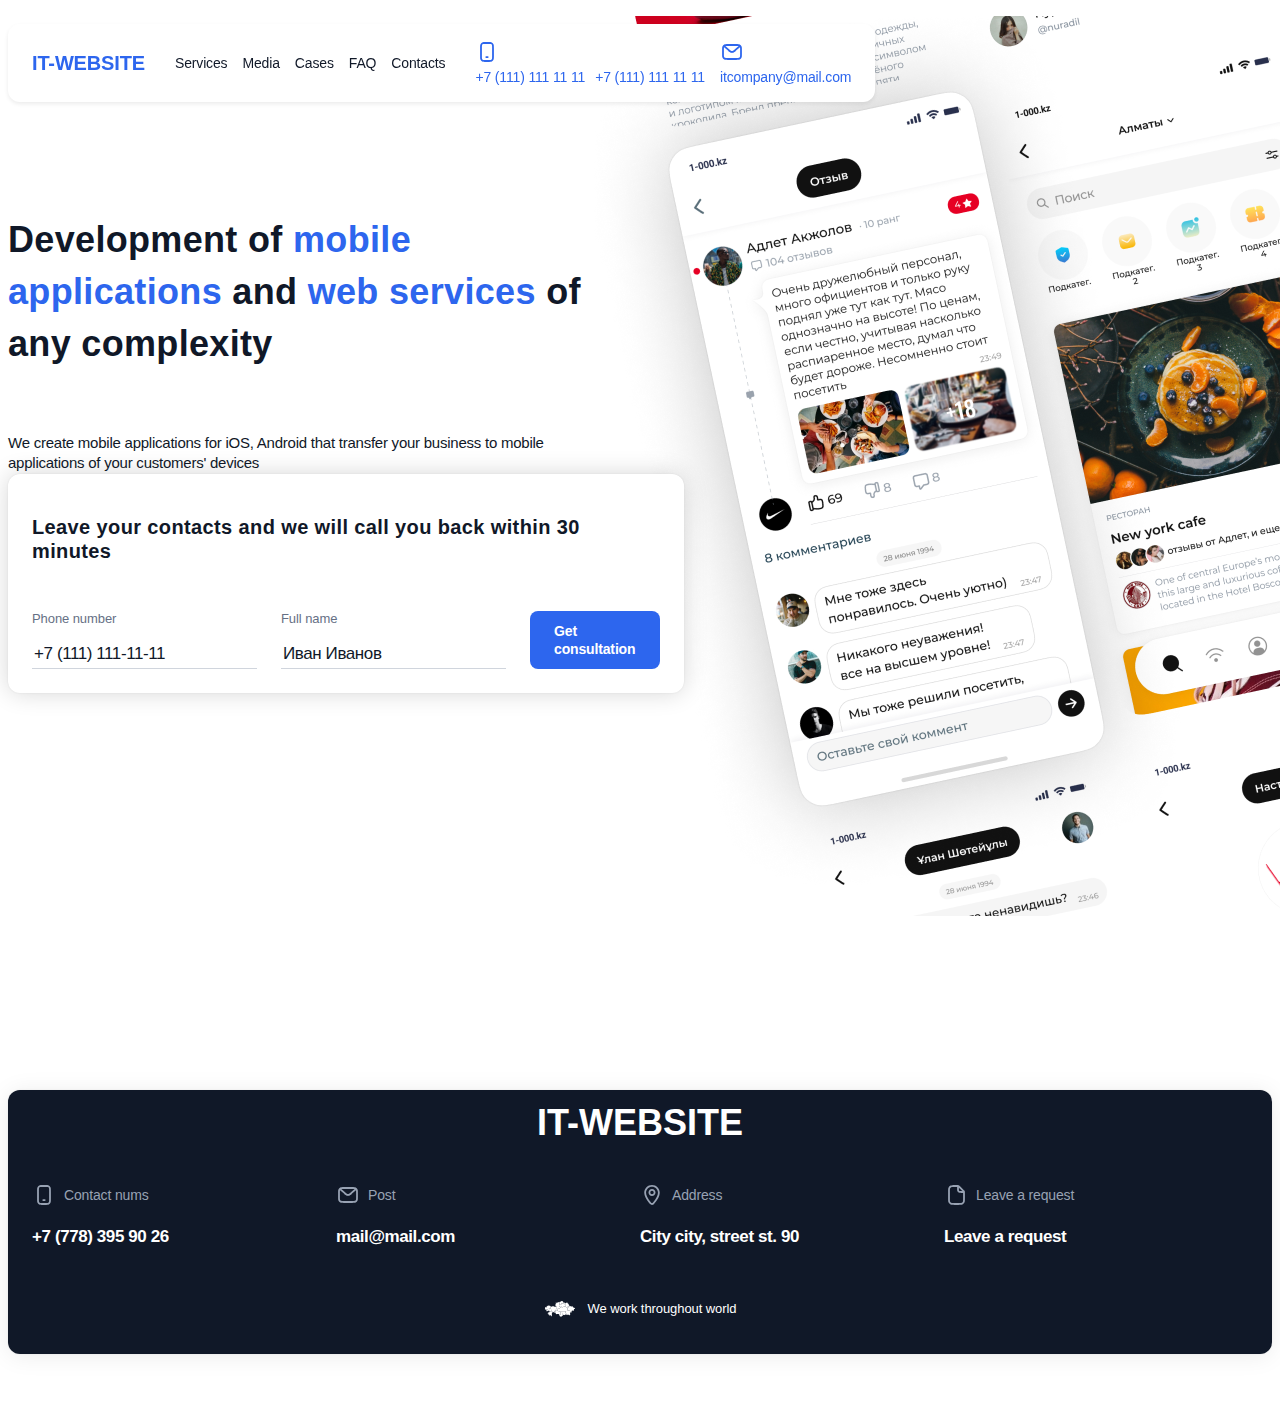
==== commit 35a79506: "LES$4" ====
--- a/src/index.html
+++ b/src/index.html
@@ -2,10 +2,8 @@
 <html lang="en">
 <head>
     <meta charset="UTF-8">
-    <meta name="viewport"
-        content="width=device-width, user-scalable=no, initial-scale=1.0, maximum-scale=1.0, minimum-scale=1.0">
-    <meta http-equiv="X-UA-Compatible" content="ie=edge">
-    <title>IT-website</title>
+    <meta name="viewport" content="width=device-width, initial-scale=1.0">
+    <title>Главная</title>
     <link rel="stylesheet" href="assets/styles/style.css">
 </head>
 <body>
@@ -44,95 +42,31 @@
             <path fill="currentColor" d="M21.4247 10.7106L21.3648 10.8362L21.2937 10.9511L21.326 11.3269L21.3667 11.4296L21.1413 11.4138L21.1547 11.602L21.364 11.6072L21.3701 11.7302L21.3993 11.7637L21.4139 11.8075L21.6535 11.9685L21.7249 12.0867L21.6907 12.2076L21.7149 12.244L21.8574 12.3748L22.024 12.3921L22.0366 12.3936L22.1081 12.4566L22.1545 12.4628L22.1968 12.5177L22.2743 12.5685L22.2778 12.6916L22.2609 12.7343L22.2278 12.7708L22.2451 12.8418L22.2275 12.8879L22.1991 12.9008L22.0359 13.0496L22.0363 13.1129L22.1622 13.1553L22.1875 13.1387L22.2298 13.1439L22.2186 13.1781L22.3304 13.1649L22.3572 13.2083L22.2582 13.3236L22.2497 13.4069L22.2781 13.4231L22.2678 13.4654L22.2966 13.4776L22.3142 13.5476L22.3864 13.5619L22.5269 13.6257L22.507 13.6647L22.464 13.6772L22.4724 13.6931L22.5446 13.6853L22.5861 13.7104L22.6248 13.6942L22.6325 13.7288L22.6383 13.7281L22.6199 13.759L22.6064 13.8209L22.5972 13.8364L22.5657 13.8592L22.4893 13.836L22.3976 13.8319L22.3684 13.8375L22.3507 13.8349L22.272 13.8017L22.2367 13.8065L22.2052 13.8198L22.1825 13.8161L22.176 13.8095L22.1491 13.808L22.128 13.78L22.0946 13.7664L22.0908 13.7568L22.0574 13.741L22.0359 13.7207L22.0052 13.717L21.9829 13.7008L21.9764 13.7045L21.9733 13.6868L21.9664 13.6787L21.9111 13.6562L21.8965 13.6673H21.8389L21.8136 13.6345L21.8044 13.6036L21.7832 13.5855L21.7533 13.5712L21.7437 13.5432L21.7276 13.5358L21.6969 13.5093L21.685 13.5122L21.67 13.503L21.6631 13.5071L21.6489 13.4824L21.6128 13.4791L21.602 13.4665L21.5897 13.4732L21.5748 13.4654L21.5421 13.4618L21.536 13.4544L21.5168 13.4511L21.5064 13.4297L21.4319 13.4345L21.4135 13.4301L21.4032 13.436L21.4193 13.468L21.4166 13.4758L21.4051 13.4817L21.3924 13.482L21.3613 13.4986L21.326 13.5078L21.2895 13.4971L21.2745 13.4805L21.253 13.4747L21.2166 13.5317L21.2058 13.5671L21.1528 13.5527L21.1221 13.5561L21.0177 13.6087L20.9678 13.6286L20.9582 13.6397L20.9551 13.6459L20.9624 13.6588L20.9605 13.6706L20.9455 13.7015L20.9255 13.7262L20.9148 13.7524L20.9175 13.8728L20.8864 13.9296L20.858 14.0246L20.8564 14.0787L20.8691 14.1369L20.9251 14.2062L20.9228 14.2275L20.9083 14.2345L20.8964 14.236L20.8787 14.2242L20.8 14.2172L20.7731 14.1959L20.7735 14.1502L20.7643 14.141L20.7213 14.1388L20.6218 14.1126L20.5685 14.1178L20.5474 14.1126L20.5239 14.1204L20.5063 14.1141L20.4759 14.113L20.4525 14.096L20.4226 14.0913L20.4038 14.0813L20.3519 14.0124L20.2943 13.9951L20.2494 13.9712L20.2352 13.969L20.2068 13.9756L20.1692 13.9679L20.0075 13.896L19.9703 13.8949L19.9396 13.9045L19.9212 13.9005L19.9054 13.9148L19.887 13.9181L19.8636 13.9104L19.8398 13.8865L19.786 13.8717L19.763 13.8577L19.7518 13.8426L19.6958 13.8246L19.662 13.826L19.619 13.8489L19.5556 13.8662L19.5199 13.8905L19.4777 13.8809L19.4673 13.8669L19.4382 13.8474L19.4247 13.847L19.4024 13.857L19.3433 13.8592L19.3253 13.8787L19.2589 13.8754L19.2531 13.8828L19.2539 13.8997L19.222 13.9601L19.1825 13.9804L19.1844 14.0172L19.1755 14.0412L19.083 14.0515L19.0596 14.0714L19.0577 14.0802L19.0715 14.1005L19.1206 14.1351L19.1214 14.1535L19.1095 14.1778L19.0964 14.1819L19.0796 14.1771L19.0485 14.1517L19.0362 14.1616L19.0204 14.1856L19.0158 14.2176L19.0039 14.2493L18.9889 14.2714L18.9778 14.2773L18.9667 14.3019L18.9248 14.2655L18.9244 14.243L18.8922 14.2415L18.9056 14.2051L18.8922 14.1819L18.8327 14.197L18.782 14.1119L18.7413 14.1045L18.7198 14.0754L18.7106 14.0511L18.6864 14.0448L18.6822 14.0132L18.638 13.9973L18.6296 13.9649L18.5747 13.9679L18.4964 13.9214L18.5148 13.875L18.5002 13.8577L18.4979 13.8098L18.5079 13.7303L18.4825 13.696L18.5017 13.6776L18.4775 13.6673L18.4541 13.6492L18.481 13.6036L18.4618 13.5896L18.4342 13.6073L18.3961 13.5719L18.4096 13.5288L18.3912 13.5067L18.3647 13.5166L18.3462 13.4909L18.279 13.485L18.2645 13.4271L18.2476 13.4257L18.2245 13.4802L18.1454 13.4249L18.0936 13.4327L18.102 13.3969L18.0852 13.3958L18.0448 13.4128L18.0126 13.317L18.0333 13.2861L17.955 13.2595L18.0556 13.1214L18.0537 13.1008L18.1474 12.8765L18.1596 12.7626L18.2115 12.6849L18.2249 12.5998L18.2529 12.5818L18.1857 12.1449L18.1285 11.8433L18.0859 11.7851L17.9938 11.4024L17.8913 11.1519L17.8248 10.9419L17.6897 10.7301L18.7467 10.7279L19.3449 10.7132L19.4769 10.7224L20.1914 10.697L21.4247 10.7106Z"/>
             <path fill="currentColor" d="M11.4503 9.89401L11.438 9.94521V10.0041L11.4338 10.0671L11.5075 10.1537L11.61 10.1496L11.7248 10.1692L11.7659 10.1375L11.7947 10.1415L11.797 10.2034L11.7847 10.3253L11.7379 10.402L11.6649 10.4436L11.5954 10.4686L11.5417 10.5154L11.4634 10.5287L11.3939 10.5905L11.3816 10.6355L11.3555 10.6705L11.2964 10.6823L11.2495 10.6955L11.2407 10.7312L11.2249 10.7511L11.2146 10.8079L11.2042 10.8561L11.1658 10.8812L11.1693 10.9128L11.1712 10.953L11.2077 10.9913L11.2234 11.0499L11.2357 11.0981L11.2322 11.1582L11.2042 11.22L11.1954 11.2569L11.2303 11.2819L11.2476 11.342L11.2495 11.4771L11.2303 11.5188V11.5622L11.2495 11.6241L11.2825 11.651L11.2983 11.6978L11.3436 11.7011L11.3731 11.7361L11.4046 11.8344L11.4219 11.911L11.4115 11.9829L11.3854 12.0547L11.3628 12.0665L11.3455 12.0831L11.3255 12.0982L11.0506 11.9077H11.0499V11.9074L10.4102 11.4642L10.4095 11.4646L10.4083 11.4363L10.396 11.4046L10.3734 11.3828L10.3453 11.3663L10.3365 11.3379L10.3296 11.3077L10.3069 11.2628L10.3261 11.2396L10.3296 11.2027L10.3227 11.146L10.3315 11.1125L10.3158 11.0841H10.2808L10.2566 11.0756L10.2428 11.0605L10.2167 11.0473L10.2029 11.0639L10.1906 11.0907L10.1645 11.1092L10.1434 11.1206L10.1123 11.1195L10.0916 11.1095H10.0674L10.0585 11.1261V11.1611L10.0428 11.171L10.039 11.2075L9.85428 11.0797L9.78556 11.1051L9.78748 11.0742L9.81205 11.0348L9.84507 11.0189L9.84929 10.9482L9.87809 10.8694L9.91494 10.7946L9.94758 10.7511L9.98444 10.7276L10.0624 10.7117L10.125 10.6797L10.1261 10.6793V10.6826L10.1399 10.6848L10.1607 10.7014L10.206 10.708L10.2528 10.7047L10.2686 10.6915L10.2927 10.6664L10.3258 10.648L10.3622 10.6664L10.3937 10.6882L10.3799 10.7184L10.3484 10.7519L10.3258 10.7836L10.305 10.8152L10.2962 10.8554L10.2943 10.8904L10.2997 10.9173H10.3396L10.3814 10.9022L10.4233 10.8988L10.4563 10.9106L10.4839 10.8889L10.4997 10.8487L10.5154 10.8005L10.5415 10.8138L10.5657 10.802L10.5865 10.7685L10.5953 10.7184L10.5884 10.6498L10.5795 10.6215L10.578 10.5913L10.5918 10.543L10.5726 10.5014L10.517 10.413L10.4909 10.3762L10.4889 10.336L10.5131 10.3309L10.5861 10.329L10.6383 10.3309L10.6836 10.3393L10.7132 10.3743L10.7112 10.4296L10.7166 10.4745L10.7323 10.4996L10.727 10.5412L10.7181 10.5695L10.7423 10.5828L10.7945 10.5795L10.8241 10.5511L10.8625 10.5195L10.8955 10.501L10.9546 10.5077L11.033 10.5228L11.0729 10.5312L11.1128 10.553L11.1562 10.5979L11.2031 10.613L11.3021 10.5946H11.344L11.3804 10.5714L11.4238 10.5463L11.4396 10.4929L11.4411 10.4196L11.4184 10.378L11.382 10.3246L11.3766 10.2929L11.3747 10.2594L11.3417 10.266L11.3136 10.2996L11.256 10.3379L11.2107 10.3228L11.1777 10.2977L11.157 10.2594H11.1136L11.0648 10.266L11.0215 10.2778L10.9865 10.2944H10.9447L10.8925 10.2727L10.8752 10.2476L10.8491 10.1924L10.8268 10.1658L10.8314 10.0922L10.8621 10.0528L11.0314 9.94447H11.0829L11.119 9.9791L11.1393 10.0185L11.1343 10.1169L11.1447 10.1515L11.1723 10.1327V10.0185L11.2299 10.0343L11.2791 10.0579L11.3202 10.0384L11.349 10.0067L11.3777 9.99088V9.94521L11.3286 9.90985L11.2917 9.9058L11.2507 9.88628L11.2549 9.85091L11.3205 9.84686H11.3574L11.3943 9.87817L11.4503 9.89401ZM10.8541 11.0686L10.8909 11.0458L10.9278 11.0307L10.9596 11.013H11.1581L11.1474 10.9953L11.0706 10.9928L10.9992 10.9802L10.9808 10.9423L10.8855 10.932L10.8222 10.9372L10.7615 10.9397L10.6982 10.9548L10.6955 11.0082L10.6928 11.0845H10.7723L10.8541 11.0686Z"/>
         </symbol>
-        <symbol id="next" viewBox="0 0 24 24" fill="none" xmlns="http://www.w3.org/2000/svg">
-            <path fill-rule="evenodd" clip-rule="evenodd" d="M9.26363 6.26361C8.91216 6.61508 8.91216 7.18493 9.26363 7.5364L13.7272 12L9.26363 16.4636C8.91216 16.8151 8.91216 17.3849 9.26363 17.7364C9.6151 18.0879 10.185 18.0879 10.5364 17.7364L15.6364 12.6364C15.9879 12.2849 15.9879 11.715 15.6364 11.3636L10.5364 6.2636C10.1849 5.91213 9.6151 5.91213 9.26363 6.26361Z" fill="#2D66EE"/>
-        </symbol>
-        <symbol id="menu" viewBox="0 0 59 40" fill="none" xmlns="http://www.w3.org/2000/svg">
-            <rect width="59" height="8" fill="#2D66EE"/>
-            <rect y="16" width="59" height="8" fill="#2D66EE"/>
-            <rect y="32" width="59" height="8" fill="#2D66EE"/>
-        </symbol>
-        <symbol id="cross" viewBox="0 0 18 18" fill="none" xmlns="http://www.w3.org/2000/svg">
-            <path d="M11.1214 9L17.4854 15.364C18.0712 15.9497 18.0712 16.8995 17.4854 17.4853C16.8996 18.0711 15.9499 18.0711 15.3641 17.4853L9.0001 11.1213L2.63614 17.4853C2.05036 18.0711 1.10061 18.0711 0.514822 17.4853C-0.0709643 16.8995 -0.0709642 15.9497 0.514822 15.364L6.87878 9L0.514822 2.63604C-0.0709642 2.05025 -0.0709643 1.10051 0.514822 0.514719C1.10061 -0.0710678 2.05036 -0.0710677 2.63614 0.514719L9.0001 6.87868L15.3641 0.514719C15.9499 -0.0710671 16.8996 -0.0710678 17.4854 0.514719C18.0712 1.10051 18.0712 2.05025 17.4854 2.63604L11.1214 9Z" fill="#98A2B3"/>
-        </symbol>
     </svg>
-
     <div class="container">
-        <nav class="header">
+        <header class="header">
             <div class="header__content">
-                <div class="header__menu">
-                    <svg>
-                        <use href="#menu" alt="menu-icon"></use>
-                    </svg>
-                    <div class="header__menu-content">
-                        <div class="header__menu-wrapper">
-                            <div class="header__menu-close-wrapper">
-                                <div class="header__menu-close">
-                                    <svg>
-                                        <use href="#cross" alt="cross-icon"></use>
-                                    </svg>
-                                </div>
-                            </div>
-                            <div class="header__menu-blocks">
-                                <a class="header__menu-title" href="#">It-website</a>
-                                <div class="header__menu-links">
-                                    <a class="header__menu-link" href="#">Services</a>
-                                    <a class="header__menu-link" href="#">Media</a>
-                                    <a class="header__menu-link" href="#">Cases</a>
-                                    <a class="header__menu-link" href="#">FAQ</a>
-                                    <a class="header__menu-link" href="#">Contacts</a>
-                                </div>
-                                <div class="header__menu-contacts">
-                                    <div class="header__menu-contact">
-                                        <svg>
-                                            <use href="#smartphone" alt="phone-icon"></use>
-                                        </svg>
-                                        <div class="header__menu-contact-content">
-                                            <a href="tel:+71111111111">+7 (111) 111 11 11</a>
-                                        </div>
-                                    </div>
-                                    <div class="header__menu-contact">
-                                        <svg>
-                                            <use href="#smartphone" alt="phone-icon"></use>
-                                        </svg>
-                                        <div class="header__menu-contact-content">
-                                            <a href="tel:+71111111111">+7 (111) 111 11 11</a>
-                                        </div>
-                                    </div>
-                                    <div class="header__menu-contact">
-                                        <svg>
-                                            <use href="#mail" alt="mail-icon"></use>
-                                        </svg>
-                                        <div class="header__menu-contact-content">
-                                            <a href="mailto:itcompany@mail.com" class="header__contact-content">itcompany@mail.com</a>
-                                        </div>
-                                    </div>
-                                </div>
-                            </div>
-                        </div>
-                    </div>
-                </div>
-                <a class="header__title" href="#">It-website</a>
-                <div class="header__links">
-                    <a class="header__link" href="#">Services</a>
-                    <a class="header__link" href="#">Media</a>
-                    <a class="header__link" href="#">Cases</a>
-                    <a class="header__link" href="#">FAQ</a>
-                    <a class="header__link" href="#">Contacts</a>
-                </div>
+                <a href="#" class="header__title">It-website</a>
+                <nav class="header__links">
+                    <a href="#" class="header__link">Services</a>
+                    <a href="#" class="header__link">Media</a>
+                    <a href="#" class="header__link">Cases</a>
+                    <a href="#" class="header__link">FAQ</a>
+                    <a href="#" class="header__link">Contacts</a>
+                </nav>
                 <div class="header__contacts">
-                    <div class="header__contact-phone">
-                        <svg>
-                            <use href="#smartphone" alt="phone-icon"></use>
+                    <div class="header__contact">
+                        <svg width="24" height="24">
+                            <use href="#smartphone" style="color: #2d66ee;"></use>
                         </svg>
                         <div class="header__contact-content">
                             <a href="tel:+71111111111">+7 (111) 111 11 11</a>
                             <a href="tel:+71111111111">+7 (111) 111 11 11</a>
                         </div>
                     </div>
-                    <div class="header__contact-mail">
-                        <svg>
-                            <use href="#mail" alt="mail-icon"></use>
+                    <div class="header__contact">
+                        <svg width="24" height="24">
+                            <use href="#mail" style="color: #2d66ee;"></use>
                         </svg>
                         <div class="header__contact-content">
                             <a href="mailto:itcompany@mail.com" class="header__contact-content">itcompany@mail.com</a>
@@ -140,157 +74,82 @@
                     </div>
                 </div>
             </div>
-        </nav> 
-
-        <section class="block__welcome">
-            <div class="block__welcome-content">
-                <div class="block__welcome-title">
+        </header>
+        
+        <main class="block__welcome">
+            <section class="block__welcome-content">
+                <h1 class="block__welcome-title">
                     Development of <span>mobile applications</span> and <span>web services</span> of any complexity
-                </div>
-                <div class="block__welcome-text">
+                </h1>
+                <p class="block__welcome-text">
                     We create mobile applications for iOS, Android that transfer your business to mobile applications of your customers' devices
-                </div>
-            </div>
-            <article class="block__welcome-form">
-                <div class="block__welcome-subtitle">
+                </p>
+            </section>
+            <aside class="block__welcome-form">
+                <h2 class="block__welcome-subtitle">
                     Leave your contacts and we will call you back within 30 minutes
-                </div>
+                </h2>
                 <form class="form__welcome">
                     <div class="form__welcome-content">
-                        <label for="phone">Phone number</label>
-                        <input id="phone" type="tel" value="+7 (111) 111-11-11" placeholder="+7 (123) 456-78-90"></input>
+                        <label for="smartphone">Phone number</label>
+                        <input id="smartphone" type="tel" value="+7 (111) 111-11-11" placeholder="+7 (123) 456-78-90">
                     </div>
                     <div class="form__welcome-content">
                         <label for="name">Full name</label>
-                        <input id="name" type="text" value="Иван Иванов" placeholder="Name Surname"></input>
+                        <input id="name" type="text" value="Иван Иванов" placeholder="Имя Фамилия">
                     </div>
                     <button type="submit">Get consultation</button>
                 </form>
-            </article>
-            <div class="block__welcome-image">
-                <img src="assets/img/photo.png" alt="screens">
-            </div>
-        </section>
-
-        <section class="block__dev">
-            <div class="block__dev-leftblock">
-                <div class="block__dev-content">
-                    <div class="block__dev-title">Full development cycle</div>
-                    <div class="block__dev-text">We use proven technologies</div>
-                </div>
-                <div class="block__dev-content">
-                    <article class="block__dev-tech">
-                        <div class="block__dev-subtitle">Web</div>
-                        <div class="block__dev-enum">
-                            PHP <span>/</span> Javascript <span>/</span> Node.JS <span>/</span> 
-                            Web Socket <span>/</span> Socket.io <span>/</span> Vue.js <span>/</span> 
-                            Nuxt <span>/</span> MySQL <span>/</span> Laravel <span>/</span> 
-                            GO lang <span>/</span> django <span>/</span> Python
-                        </div>
-                    </article>
-                    <article class="block__dev-tech">
-                        <div class="block__devc-subtitle">Mobile</div>
-                        <div class="block__dev-enum">
-                            Swift <span>/</span> Kotlin <span>/</span> Alamofire <span>/</span> 
-                            Firebase <span>/</span> CoreData <span>/</span> Room <span>/</span> 
-                            Realm <span>/</span> Coroutine <span>/</span> RxJava <span>/</span> 
-                            RxSwift <span>/</span> Unit Test <span>/</span> Navigation
-                        </div>
-                    </article>
-                </div>
-            </div>
-            <div class="block__dev-rightblock">
-                <div class="block__dev-list">
-                    <article class="block__dev-item">
-                        <a href="#">iOS  development</a>
-                        <svg width="24" height="24">
-                            <use href="#next" style="color: #2d66ee;" alt="next-icon"></use>
-                        </svg>
-                    </article>
-                    <article class="block__dev-item">
-                        <a href="#">Android development</a>
-                        <svg width="24" height="24">
-                            <use href="#next" style="color: #2d66ee;" alt="next-icon"></use>
-                        </svg>
-                    </article>
-                    <article class="block__dev-item">
-                        <a href="#">Web development</a>
-                        <svg width="24" height="24">
-                            <use href="#next" style="color: #2d66ee;" alt="next-icon"></use>
-                        </svg>
-                    </article>
-                    <article class="block__dev-item">
-                        <a href="#">UI/UX design</a>
-                        <svg width="24" height="24">
-                            <use href="#next" style="color: #2d66ee;" alt="next-icon"></use>
-                        </svg>
-                    </article>
-                    <article class="block__dev-item">
-                        <a href="#">Testing</a>
-                        <svg width="24" height="24">
-                            <use href="#next" style="color: #2d66ee;" alt="next-icon"></use>
-                        </svg>
-                    </article>
-                    <article class="block__dev-item">
-                        <a href="#">Launch</a>
-                        <svg width="24" height="24">
-                            <use href="#next" style="color: #2d66ee;" alt="next-icon"></use>
-                        </svg>
-                    </article>
-                    <article class="block__dev-item">
-                        <a href="#">IT consulting</a>
-                        <svg width="24" height="24">
-                            <use href="#next" style="color: #2d66ee;" alt="next-icon"></use>
-                        </svg>
-                    </article>
-                </div>
-            </div>
-        </section>
-        
+            </aside>
+            <figure class="block__welcome-image">
+                <img src="assets/img/photo.png" alt="">
+            </figure>
+        </main>
+    
         <footer class="footer">
             <div class="footer__content">
                 <a href="#" class="footer__title">It-website</a>
-                <div class="footer__contacts">
-                    <div class="footer__contact">
-                        <div class="footer__contact-title">
+                <section class="footer__contacts">
+                    <article class="footer__contact">
+                        <header class="footer__contact-title">
                             <svg width="24" height="24">
-                                <use href="#smartphone" style="color:#98a2b3" alt="phone-icon"></use>
+                                <use href="#smartphone" style="color:#98a2b3"></use>
                             </svg>
                             <p class="footer__contact-title">Contact nums</p>
-                        </div>
+                        </header>
                         <a href="tel:+77783959026" class="footer__contact-content">+7 (778) 395 90 26</a>
-                    </div>
-                    <div class="footer__contact">
-                        <div class="footer__contact-title">
+                    </article>
+                    <article class="footer__contact">
+                        <header class="footer__contact-title">
                             <svg width="24" height="24">
-                                <use href="#mail" style="color:#98a2b3" alt="mail-icon"></use>
+                                <use href="#mail" style="color:#98a2b3"></use>
                             </svg>
                             <p class="footer__contact-title">Post</p>
-                        </div>
+                        </header>
                         <a href="mailto:mail@mail.com" class="footer__contact-content">mail@mail.com</a>
-                    </div>
-                    <div class="footer__contact">
-                        <div class="footer__contact-title">
+                    </article>
+                    <article class="footer__contact">
+                        <header class="footer__contact-title">
                             <svg width="24" height="24">
-                                <use href="#place" style="color:#98a2b3" alt="place-icon"></use>
+                                <use href="#place" style="color:#98a2b3"></use>
                             </svg>
                             <p class="footer__contact-title">Address</p>
-                        </div>
+                        </header>
                         <a href="#" class="footer__contact-content">City city, street st. 90</a>
-                    </div>
-                    <div class="footer__contact">
-                        <div class="footer__contact-title">
+                    </article>
+                    <article class="footer__contact">
+                        <header class="footer__contact-title">
                             <svg width="24" height="24">
-                                <use href="#document" style="color:#98a2b3" alt="doc-icon"></use>
+                                <use href="#document" style="color:#98a2b3"></use>
                             </svg>
                             <p class="footer__contact-title">Leave a request</p>
-                        </div>
+                        </header>
                         <a href="#" class="footer__contact-content">Leave a request</a>
-                    </div>
-                </div>
+                    </article>
+                </section>
                 <div class="footer__end">
                     <svg width="32" height="16">
-                        <use href="#Vector" style="color: #FFFFFF;" alt="vector-icon"></use>
+                        <use href="#Vector" style="color: #FFFFFF;"></use>
                     </svg>
                     <p class="footer__end-text">We work throughout world</p>
                 </div>
@@ -298,4 +157,4 @@
         </footer>
     </div>
 </body>
-</html>+</html>    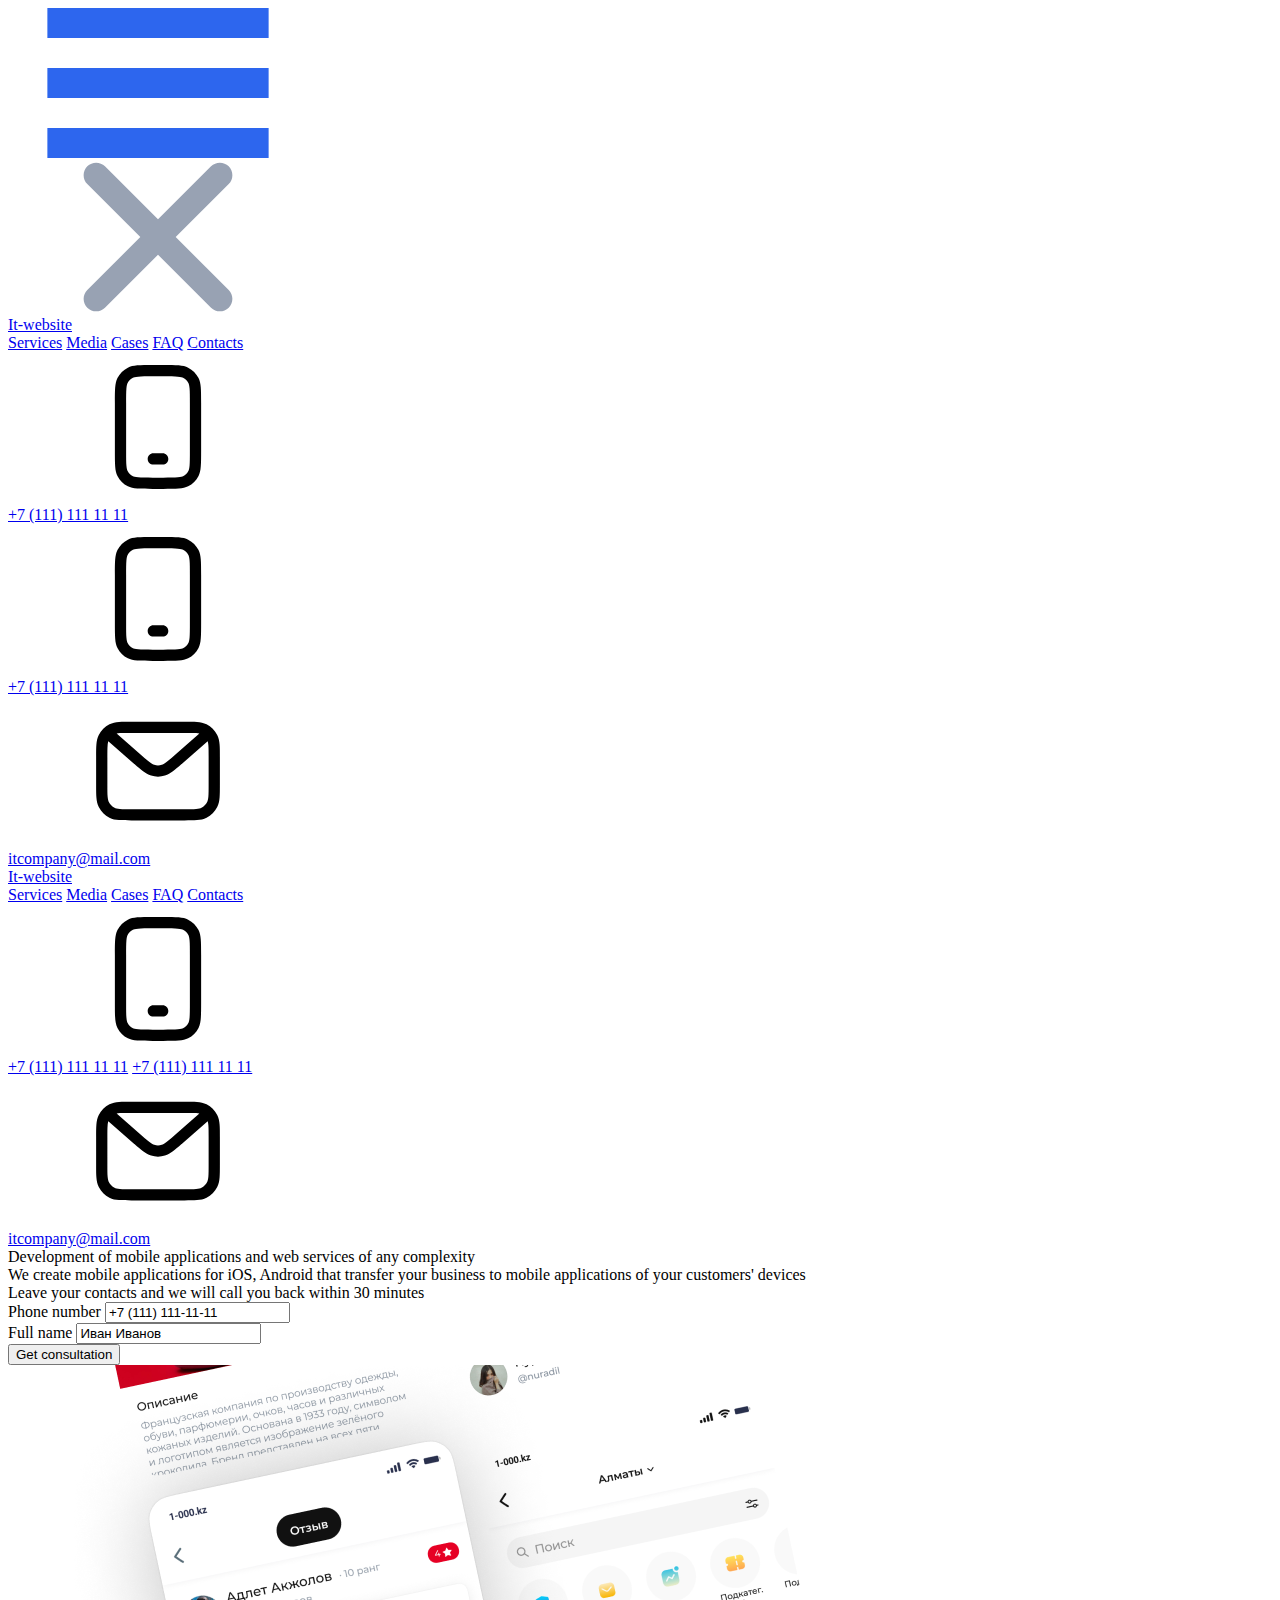
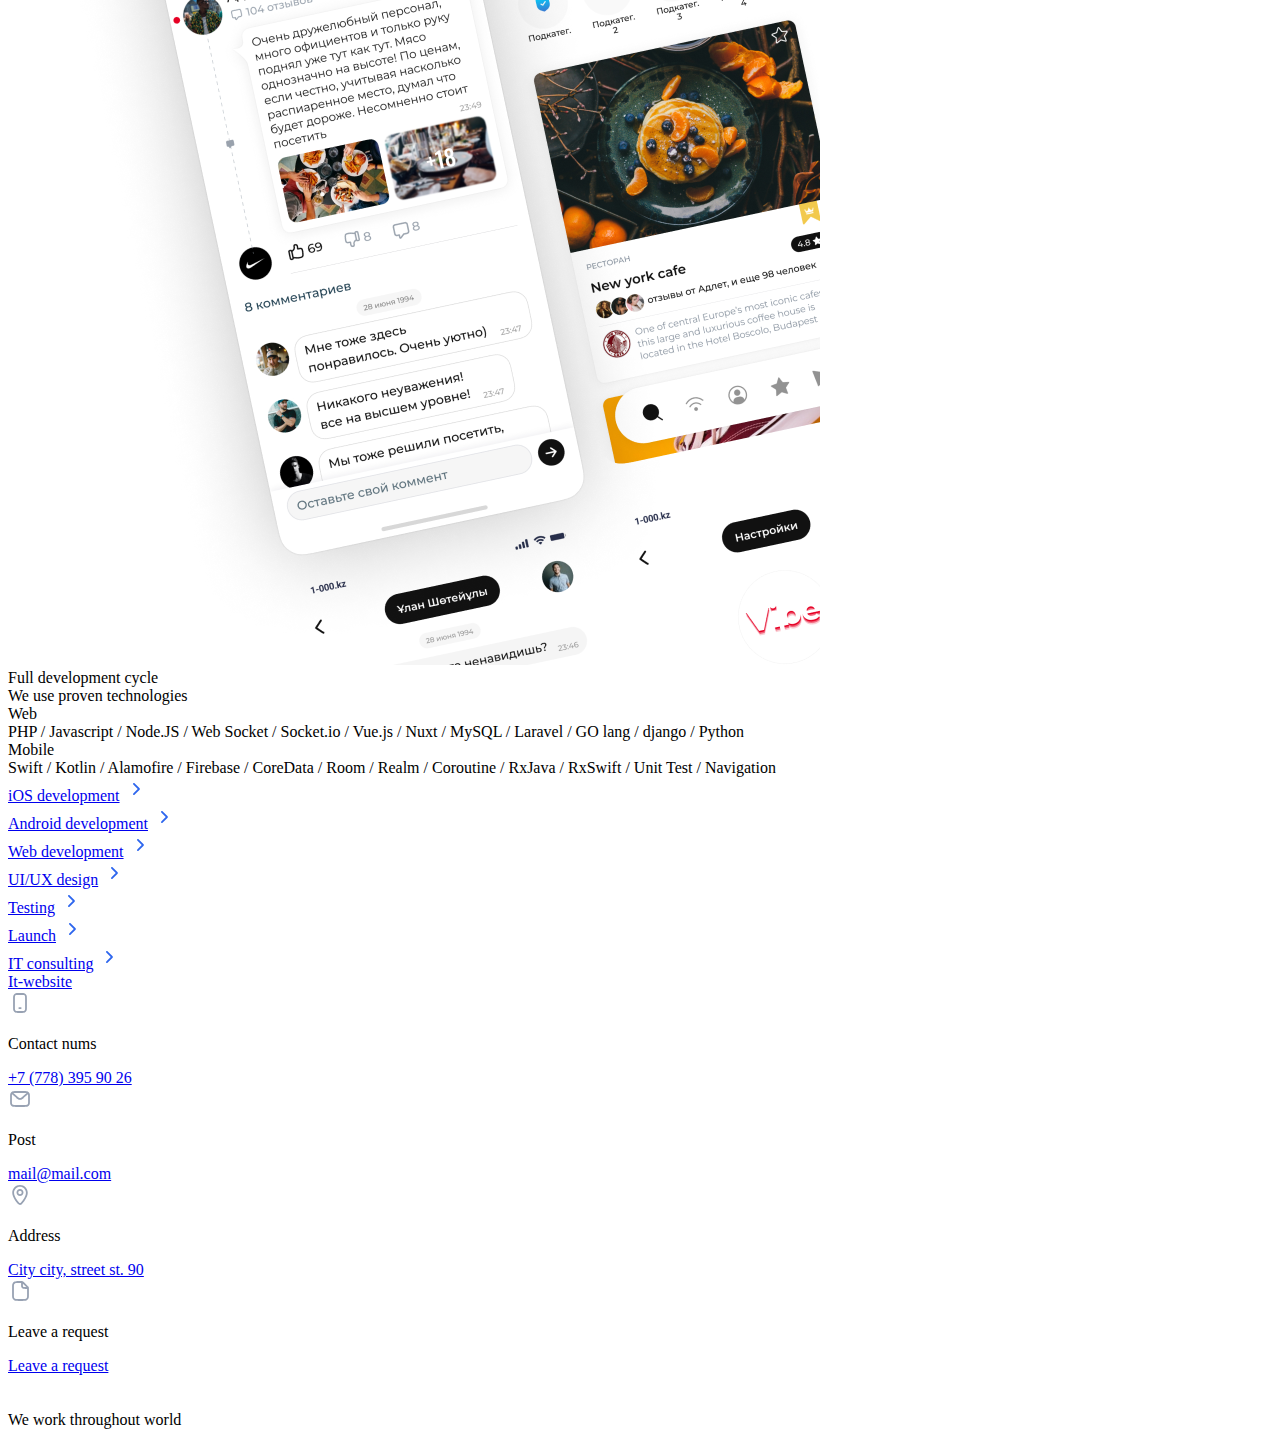
==== commit b83f6eca: "less6" ====
--- a/src/index.html
+++ b/src/index.html
@@ -2,9 +2,11 @@
 <html lang="en">
 <head>
     <meta charset="UTF-8">
-    <meta name="viewport" content="width=device-width, initial-scale=1.0">
-    <title>Главная</title>
-    <link rel="stylesheet" href="assets/styles/style.css">
+    <meta name="viewport"
+        content="width=device-width, user-scalable=no, initial-scale=1.0, maximum-scale=1.0, minimum-scale=1.0">
+    <meta http-equiv="X-UA-Compatible" content="ie=edge">
+    <title>IT-website</title>
+    <link rel="stylesheet" href="assets/styles/style.scss">
 </head>
 <body>
     <svg display="none" xmlns="http://www.w3.org/2000/svg">
@@ -42,31 +44,95 @@
             <path fill="currentColor" d="M21.4247 10.7106L21.3648 10.8362L21.2937 10.9511L21.326 11.3269L21.3667 11.4296L21.1413 11.4138L21.1547 11.602L21.364 11.6072L21.3701 11.7302L21.3993 11.7637L21.4139 11.8075L21.6535 11.9685L21.7249 12.0867L21.6907 12.2076L21.7149 12.244L21.8574 12.3748L22.024 12.3921L22.0366 12.3936L22.1081 12.4566L22.1545 12.4628L22.1968 12.5177L22.2743 12.5685L22.2778 12.6916L22.2609 12.7343L22.2278 12.7708L22.2451 12.8418L22.2275 12.8879L22.1991 12.9008L22.0359 13.0496L22.0363 13.1129L22.1622 13.1553L22.1875 13.1387L22.2298 13.1439L22.2186 13.1781L22.3304 13.1649L22.3572 13.2083L22.2582 13.3236L22.2497 13.4069L22.2781 13.4231L22.2678 13.4654L22.2966 13.4776L22.3142 13.5476L22.3864 13.5619L22.5269 13.6257L22.507 13.6647L22.464 13.6772L22.4724 13.6931L22.5446 13.6853L22.5861 13.7104L22.6248 13.6942L22.6325 13.7288L22.6383 13.7281L22.6199 13.759L22.6064 13.8209L22.5972 13.8364L22.5657 13.8592L22.4893 13.836L22.3976 13.8319L22.3684 13.8375L22.3507 13.8349L22.272 13.8017L22.2367 13.8065L22.2052 13.8198L22.1825 13.8161L22.176 13.8095L22.1491 13.808L22.128 13.78L22.0946 13.7664L22.0908 13.7568L22.0574 13.741L22.0359 13.7207L22.0052 13.717L21.9829 13.7008L21.9764 13.7045L21.9733 13.6868L21.9664 13.6787L21.9111 13.6562L21.8965 13.6673H21.8389L21.8136 13.6345L21.8044 13.6036L21.7832 13.5855L21.7533 13.5712L21.7437 13.5432L21.7276 13.5358L21.6969 13.5093L21.685 13.5122L21.67 13.503L21.6631 13.5071L21.6489 13.4824L21.6128 13.4791L21.602 13.4665L21.5897 13.4732L21.5748 13.4654L21.5421 13.4618L21.536 13.4544L21.5168 13.4511L21.5064 13.4297L21.4319 13.4345L21.4135 13.4301L21.4032 13.436L21.4193 13.468L21.4166 13.4758L21.4051 13.4817L21.3924 13.482L21.3613 13.4986L21.326 13.5078L21.2895 13.4971L21.2745 13.4805L21.253 13.4747L21.2166 13.5317L21.2058 13.5671L21.1528 13.5527L21.1221 13.5561L21.0177 13.6087L20.9678 13.6286L20.9582 13.6397L20.9551 13.6459L20.9624 13.6588L20.9605 13.6706L20.9455 13.7015L20.9255 13.7262L20.9148 13.7524L20.9175 13.8728L20.8864 13.9296L20.858 14.0246L20.8564 14.0787L20.8691 14.1369L20.9251 14.2062L20.9228 14.2275L20.9083 14.2345L20.8964 14.236L20.8787 14.2242L20.8 14.2172L20.7731 14.1959L20.7735 14.1502L20.7643 14.141L20.7213 14.1388L20.6218 14.1126L20.5685 14.1178L20.5474 14.1126L20.5239 14.1204L20.5063 14.1141L20.4759 14.113L20.4525 14.096L20.4226 14.0913L20.4038 14.0813L20.3519 14.0124L20.2943 13.9951L20.2494 13.9712L20.2352 13.969L20.2068 13.9756L20.1692 13.9679L20.0075 13.896L19.9703 13.8949L19.9396 13.9045L19.9212 13.9005L19.9054 13.9148L19.887 13.9181L19.8636 13.9104L19.8398 13.8865L19.786 13.8717L19.763 13.8577L19.7518 13.8426L19.6958 13.8246L19.662 13.826L19.619 13.8489L19.5556 13.8662L19.5199 13.8905L19.4777 13.8809L19.4673 13.8669L19.4382 13.8474L19.4247 13.847L19.4024 13.857L19.3433 13.8592L19.3253 13.8787L19.2589 13.8754L19.2531 13.8828L19.2539 13.8997L19.222 13.9601L19.1825 13.9804L19.1844 14.0172L19.1755 14.0412L19.083 14.0515L19.0596 14.0714L19.0577 14.0802L19.0715 14.1005L19.1206 14.1351L19.1214 14.1535L19.1095 14.1778L19.0964 14.1819L19.0796 14.1771L19.0485 14.1517L19.0362 14.1616L19.0204 14.1856L19.0158 14.2176L19.0039 14.2493L18.9889 14.2714L18.9778 14.2773L18.9667 14.3019L18.9248 14.2655L18.9244 14.243L18.8922 14.2415L18.9056 14.2051L18.8922 14.1819L18.8327 14.197L18.782 14.1119L18.7413 14.1045L18.7198 14.0754L18.7106 14.0511L18.6864 14.0448L18.6822 14.0132L18.638 13.9973L18.6296 13.9649L18.5747 13.9679L18.4964 13.9214L18.5148 13.875L18.5002 13.8577L18.4979 13.8098L18.5079 13.7303L18.4825 13.696L18.5017 13.6776L18.4775 13.6673L18.4541 13.6492L18.481 13.6036L18.4618 13.5896L18.4342 13.6073L18.3961 13.5719L18.4096 13.5288L18.3912 13.5067L18.3647 13.5166L18.3462 13.4909L18.279 13.485L18.2645 13.4271L18.2476 13.4257L18.2245 13.4802L18.1454 13.4249L18.0936 13.4327L18.102 13.3969L18.0852 13.3958L18.0448 13.4128L18.0126 13.317L18.0333 13.2861L17.955 13.2595L18.0556 13.1214L18.0537 13.1008L18.1474 12.8765L18.1596 12.7626L18.2115 12.6849L18.2249 12.5998L18.2529 12.5818L18.1857 12.1449L18.1285 11.8433L18.0859 11.7851L17.9938 11.4024L17.8913 11.1519L17.8248 10.9419L17.6897 10.7301L18.7467 10.7279L19.3449 10.7132L19.4769 10.7224L20.1914 10.697L21.4247 10.7106Z"/>
             <path fill="currentColor" d="M11.4503 9.89401L11.438 9.94521V10.0041L11.4338 10.0671L11.5075 10.1537L11.61 10.1496L11.7248 10.1692L11.7659 10.1375L11.7947 10.1415L11.797 10.2034L11.7847 10.3253L11.7379 10.402L11.6649 10.4436L11.5954 10.4686L11.5417 10.5154L11.4634 10.5287L11.3939 10.5905L11.3816 10.6355L11.3555 10.6705L11.2964 10.6823L11.2495 10.6955L11.2407 10.7312L11.2249 10.7511L11.2146 10.8079L11.2042 10.8561L11.1658 10.8812L11.1693 10.9128L11.1712 10.953L11.2077 10.9913L11.2234 11.0499L11.2357 11.0981L11.2322 11.1582L11.2042 11.22L11.1954 11.2569L11.2303 11.2819L11.2476 11.342L11.2495 11.4771L11.2303 11.5188V11.5622L11.2495 11.6241L11.2825 11.651L11.2983 11.6978L11.3436 11.7011L11.3731 11.7361L11.4046 11.8344L11.4219 11.911L11.4115 11.9829L11.3854 12.0547L11.3628 12.0665L11.3455 12.0831L11.3255 12.0982L11.0506 11.9077H11.0499V11.9074L10.4102 11.4642L10.4095 11.4646L10.4083 11.4363L10.396 11.4046L10.3734 11.3828L10.3453 11.3663L10.3365 11.3379L10.3296 11.3077L10.3069 11.2628L10.3261 11.2396L10.3296 11.2027L10.3227 11.146L10.3315 11.1125L10.3158 11.0841H10.2808L10.2566 11.0756L10.2428 11.0605L10.2167 11.0473L10.2029 11.0639L10.1906 11.0907L10.1645 11.1092L10.1434 11.1206L10.1123 11.1195L10.0916 11.1095H10.0674L10.0585 11.1261V11.1611L10.0428 11.171L10.039 11.2075L9.85428 11.0797L9.78556 11.1051L9.78748 11.0742L9.81205 11.0348L9.84507 11.0189L9.84929 10.9482L9.87809 10.8694L9.91494 10.7946L9.94758 10.7511L9.98444 10.7276L10.0624 10.7117L10.125 10.6797L10.1261 10.6793V10.6826L10.1399 10.6848L10.1607 10.7014L10.206 10.708L10.2528 10.7047L10.2686 10.6915L10.2927 10.6664L10.3258 10.648L10.3622 10.6664L10.3937 10.6882L10.3799 10.7184L10.3484 10.7519L10.3258 10.7836L10.305 10.8152L10.2962 10.8554L10.2943 10.8904L10.2997 10.9173H10.3396L10.3814 10.9022L10.4233 10.8988L10.4563 10.9106L10.4839 10.8889L10.4997 10.8487L10.5154 10.8005L10.5415 10.8138L10.5657 10.802L10.5865 10.7685L10.5953 10.7184L10.5884 10.6498L10.5795 10.6215L10.578 10.5913L10.5918 10.543L10.5726 10.5014L10.517 10.413L10.4909 10.3762L10.4889 10.336L10.5131 10.3309L10.5861 10.329L10.6383 10.3309L10.6836 10.3393L10.7132 10.3743L10.7112 10.4296L10.7166 10.4745L10.7323 10.4996L10.727 10.5412L10.7181 10.5695L10.7423 10.5828L10.7945 10.5795L10.8241 10.5511L10.8625 10.5195L10.8955 10.501L10.9546 10.5077L11.033 10.5228L11.0729 10.5312L11.1128 10.553L11.1562 10.5979L11.2031 10.613L11.3021 10.5946H11.344L11.3804 10.5714L11.4238 10.5463L11.4396 10.4929L11.4411 10.4196L11.4184 10.378L11.382 10.3246L11.3766 10.2929L11.3747 10.2594L11.3417 10.266L11.3136 10.2996L11.256 10.3379L11.2107 10.3228L11.1777 10.2977L11.157 10.2594H11.1136L11.0648 10.266L11.0215 10.2778L10.9865 10.2944H10.9447L10.8925 10.2727L10.8752 10.2476L10.8491 10.1924L10.8268 10.1658L10.8314 10.0922L10.8621 10.0528L11.0314 9.94447H11.0829L11.119 9.9791L11.1393 10.0185L11.1343 10.1169L11.1447 10.1515L11.1723 10.1327V10.0185L11.2299 10.0343L11.2791 10.0579L11.3202 10.0384L11.349 10.0067L11.3777 9.99088V9.94521L11.3286 9.90985L11.2917 9.9058L11.2507 9.88628L11.2549 9.85091L11.3205 9.84686H11.3574L11.3943 9.87817L11.4503 9.89401ZM10.8541 11.0686L10.8909 11.0458L10.9278 11.0307L10.9596 11.013H11.1581L11.1474 10.9953L11.0706 10.9928L10.9992 10.9802L10.9808 10.9423L10.8855 10.932L10.8222 10.9372L10.7615 10.9397L10.6982 10.9548L10.6955 11.0082L10.6928 11.0845H10.7723L10.8541 11.0686Z"/>
         </symbol>
+        <symbol id="next" viewBox="0 0 24 24" fill="none" xmlns="http://www.w3.org/2000/svg">
+            <path fill-rule="evenodd" clip-rule="evenodd" d="M9.26363 6.26361C8.91216 6.61508 8.91216 7.18493 9.26363 7.5364L13.7272 12L9.26363 16.4636C8.91216 16.8151 8.91216 17.3849 9.26363 17.7364C9.6151 18.0879 10.185 18.0879 10.5364 17.7364L15.6364 12.6364C15.9879 12.2849 15.9879 11.715 15.6364 11.3636L10.5364 6.2636C10.1849 5.91213 9.6151 5.91213 9.26363 6.26361Z" fill="#2D66EE"/>
+        </symbol>
+        <symbol id="menu" viewBox="0 0 59 40" fill="none" xmlns="http://www.w3.org/2000/svg">
+            <rect width="59" height="8" fill="#2D66EE"/>
+            <rect y="16" width="59" height="8" fill="#2D66EE"/>
+            <rect y="32" width="59" height="8" fill="#2D66EE"/>
+        </symbol>
+        <symbol id="cross" viewBox="0 0 18 18" fill="none" xmlns="http://www.w3.org/2000/svg">
+            <path d="M11.1214 9L17.4854 15.364C18.0712 15.9497 18.0712 16.8995 17.4854 17.4853C16.8996 18.0711 15.9499 18.0711 15.3641 17.4853L9.0001 11.1213L2.63614 17.4853C2.05036 18.0711 1.10061 18.0711 0.514822 17.4853C-0.0709643 16.8995 -0.0709642 15.9497 0.514822 15.364L6.87878 9L0.514822 2.63604C-0.0709642 2.05025 -0.0709643 1.10051 0.514822 0.514719C1.10061 -0.0710678 2.05036 -0.0710677 2.63614 0.514719L9.0001 6.87868L15.3641 0.514719C15.9499 -0.0710671 16.8996 -0.0710678 17.4854 0.514719C18.0712 1.10051 18.0712 2.05025 17.4854 2.63604L11.1214 9Z" fill="#98A2B3"/>
+        </symbol>
     </svg>
+
     <div class="container">
-        <header class="header">
+        <nav class="header">
             <div class="header__content">
-                <a href="#" class="header__title">It-website</a>
-                <nav class="header__links">
-                    <a href="#" class="header__link">Services</a>
-                    <a href="#" class="header__link">Media</a>
-                    <a href="#" class="header__link">Cases</a>
-                    <a href="#" class="header__link">FAQ</a>
-                    <a href="#" class="header__link">Contacts</a>
-                </nav>
+                <div class="header__menu">
+                    <svg>
+                        <use href="#menu" alt="menu-icon"></use>
+                    </svg>
+                    <div class="header__menu-content">
+                        <div class="header__menu-wrapper">
+                            <div class="header__menu-close-wrapper">
+                                <div class="header__menu-close">
+                                    <svg>
+                                        <use href="#cross" alt="cross-icon"></use>
+                                    </svg>
+                                </div>
+                            </div>
+                            <div class="header__menu-blocks">
+                                <a class="header__menu-title" href="#">It-website</a>
+                                <div class="header__menu-links">
+                                    <a class="header__menu-link" href="#">Services</a>
+                                    <a class="header__menu-link" href="#">Media</a>
+                                    <a class="header__menu-link" href="#">Cases</a>
+                                    <a class="header__menu-link" href="#">FAQ</a>
+                                    <a class="header__menu-link" href="#">Contacts</a>
+                                </div>
+                                <div class="header__menu-contacts">
+                                    <div class="header__menu-contact">
+                                        <svg>
+                                            <use href="#smartphone" alt="phone-icon"></use>
+                                        </svg>
+                                        <div class="header__menu-contact-content">
+                                            <a href="tel:+71111111111">+7 (111) 111 11 11</a>
+                                        </div>
+                                    </div>
+                                    <div class="header__menu-contact">
+                                        <svg>
+                                            <use href="#smartphone" alt="phone-icon"></use>
+                                        </svg>
+                                        <div class="header__menu-contact-content">
+                                            <a href="tel:+71111111111">+7 (111) 111 11 11</a>
+                                        </div>
+                                    </div>
+                                    <div class="header__menu-contact">
+                                        <svg>
+                                            <use href="#mail" alt="mail-icon"></use>
+                                        </svg>
+                                        <div class="header__menu-contact-content">
+                                            <a href="mailto:itcompany@mail.com" class="header__contact-content">itcompany@mail.com</a>
+                                        </div>
+                                    </div>
+                                </div>
+                            </div>
+                        </div>
+                    </div>
+                </div>
+                <a class="header__title" href="#">It-website</a>
+                <div class="header__links">
+                    <a class="header__link" href="#">Services</a>
+                    <a class="header__link" href="#">Media</a>
+                    <a class="header__link" href="#">Cases</a>
+                    <a class="header__link" href="#">FAQ</a>
+                    <a class="header__link" href="#">Contacts</a>
+                </div>
                 <div class="header__contacts">
-                    <div class="header__contact">
-                        <svg width="24" height="24">
-                            <use href="#smartphone" style="color: #2d66ee;"></use>
+                    <div class="header__contact-phone">
+                        <svg>
+                            <use href="#smartphone" alt="phone-icon"></use>
                         </svg>
                         <div class="header__contact-content">
                             <a href="tel:+71111111111">+7 (111) 111 11 11</a>
                             <a href="tel:+71111111111">+7 (111) 111 11 11</a>
                         </div>
                     </div>
-                    <div class="header__contact">
-                        <svg width="24" height="24">
-                            <use href="#mail" style="color: #2d66ee;"></use>
+                    <div class="header__contact-mail">
+                        <svg>
+                            <use href="#mail" alt="mail-icon"></use>
                         </svg>
                         <div class="header__contact-content">
                             <a href="mailto:itcompany@mail.com" class="header__contact-content">itcompany@mail.com</a>
@@ -74,82 +140,157 @@
                     </div>
                 </div>
             </div>
-        </header>
-        
-        <main class="block__welcome">
-            <section class="block__welcome-content">
-                <h1 class="block__welcome-title">
+        </nav> 
+
+        <section class="block__welcome">
+            <div class="block__welcome-content">
+                <div class="block__welcome-title">
                     Development of <span>mobile applications</span> and <span>web services</span> of any complexity
-                </h1>
-                <p class="block__welcome-text">
+                </div>
+                <div class="block__welcome-text">
                     We create mobile applications for iOS, Android that transfer your business to mobile applications of your customers' devices
-                </p>
-            </section>
-            <aside class="block__welcome-form">
-                <h2 class="block__welcome-subtitle">
+                </div>
+            </div>
+            <article class="block__welcome-form">
+                <div class="block__welcome-subtitle">
                     Leave your contacts and we will call you back within 30 minutes
-                </h2>
+                </div>
                 <form class="form__welcome">
                     <div class="form__welcome-content">
-                        <label for="smartphone">Phone number</label>
-                        <input id="smartphone" type="tel" value="+7 (111) 111-11-11" placeholder="+7 (123) 456-78-90">
+                        <label for="phone">Phone number</label>
+                        <input id="phone" type="tel" value="+7 (111) 111-11-11" placeholder="+7 (123) 456-78-90"></input>
                     </div>
                     <div class="form__welcome-content">
                         <label for="name">Full name</label>
-                        <input id="name" type="text" value="Иван Иванов" placeholder="Имя Фамилия">
+                        <input id="name" type="text" value="Иван Иванов" placeholder="Name Surname"></input>
                     </div>
                     <button type="submit">Get consultation</button>
                 </form>
-            </aside>
-            <figure class="block__welcome-image">
-                <img src="assets/img/photo.png" alt="">
-            </figure>
-        </main>
-    
+            </article>
+            <div class="block__welcome-image">
+                <img src="assets/img/photo.png" alt="screens">
+            </div>
+        </section>
+
+        <section class="block__dev">
+            <div class="block__dev-leftblock">
+                <div class="block__dev-content">
+                    <div class="block__dev-title">Full development cycle</div>
+                    <div class="block__dev-text">We use proven technologies</div>
+                </div>
+                <div class="block__dev-content">
+                    <article class="block__dev-tech">
+                        <div class="block__dev-subtitle">Web</div>
+                        <div class="block__dev-enum">
+                            PHP <span>/</span> Javascript <span>/</span> Node.JS <span>/</span> 
+                            Web Socket <span>/</span> Socket.io <span>/</span> Vue.js <span>/</span> 
+                            Nuxt <span>/</span> MySQL <span>/</span> Laravel <span>/</span> 
+                            GO lang <span>/</span> django <span>/</span> Python
+                        </div>
+                    </article>
+                    <article class="block__dev-tech">
+                        <div class="block__devc-subtitle">Mobile</div>
+                        <div class="block__dev-enum">
+                            Swift <span>/</span> Kotlin <span>/</span> Alamofire <span>/</span> 
+                            Firebase <span>/</span> CoreData <span>/</span> Room <span>/</span> 
+                            Realm <span>/</span> Coroutine <span>/</span> RxJava <span>/</span> 
+                            RxSwift <span>/</span> Unit Test <span>/</span> Navigation
+                        </div>
+                    </article>
+                </div>
+            </div>
+            <div class="block__dev-rightblock">
+                <div class="block__dev-list">
+                    <article class="block__dev-item">
+                        <a href="#">iOS  development</a>
+                        <svg width="24" height="24">
+                            <use href="#next" style="color: #2d66ee;" alt="next-icon"></use>
+                        </svg>
+                    </article>
+                    <article class="block__dev-item">
+                        <a href="#">Android development</a>
+                        <svg width="24" height="24">
+                            <use href="#next" style="color: #2d66ee;" alt="next-icon"></use>
+                        </svg>
+                    </article>
+                    <article class="block__dev-item">
+                        <a href="#">Web development</a>
+                        <svg width="24" height="24">
+                            <use href="#next" style="color: #2d66ee;" alt="next-icon"></use>
+                        </svg>
+                    </article>
+                    <article class="block__dev-item">
+                        <a href="#">UI/UX design</a>
+                        <svg width="24" height="24">
+                            <use href="#next" style="color: #2d66ee;" alt="next-icon"></use>
+                        </svg>
+                    </article>
+                    <article class="block__dev-item">
+                        <a href="#">Testing</a>
+                        <svg width="24" height="24">
+                            <use href="#next" style="color: #2d66ee;" alt="next-icon"></use>
+                        </svg>
+                    </article>
+                    <article class="block__dev-item">
+                        <a href="#">Launch</a>
+                        <svg width="24" height="24">
+                            <use href="#next" style="color: #2d66ee;" alt="next-icon"></use>
+                        </svg>
+                    </article>
+                    <article class="block__dev-item">
+                        <a href="#">IT consulting</a>
+                        <svg width="24" height="24">
+                            <use href="#next" style="color: #2d66ee;" alt="next-icon"></use>
+                        </svg>
+                    </article>
+                </div>
+            </div>
+        </section>
+        
         <footer class="footer">
             <div class="footer__content">
                 <a href="#" class="footer__title">It-website</a>
-                <section class="footer__contacts">
-                    <article class="footer__contact">
-                        <header class="footer__contact-title">
+                <div class="footer__contacts">
+                    <div class="footer__contact">
+                        <div class="footer__contact-title">
                             <svg width="24" height="24">
-                                <use href="#smartphone" style="color:#98a2b3"></use>
+                                <use href="#smartphone" style="color:#98a2b3" alt="phone-icon"></use>
                             </svg>
                             <p class="footer__contact-title">Contact nums</p>
-                        </header>
+                        </div>
                         <a href="tel:+77783959026" class="footer__contact-content">+7 (778) 395 90 26</a>
-                    </article>
-                    <article class="footer__contact">
-                        <header class="footer__contact-title">
+                    </div>
+                    <div class="footer__contact">
+                        <div class="footer__contact-title">
                             <svg width="24" height="24">
-                                <use href="#mail" style="color:#98a2b3"></use>
+                                <use href="#mail" style="color:#98a2b3" alt="mail-icon"></use>
                             </svg>
                             <p class="footer__contact-title">Post</p>
-                        </header>
+                        </div>
                         <a href="mailto:mail@mail.com" class="footer__contact-content">mail@mail.com</a>
-                    </article>
-                    <article class="footer__contact">
-                        <header class="footer__contact-title">
+                    </div>
+                    <div class="footer__contact">
+                        <div class="footer__contact-title">
                             <svg width="24" height="24">
-                                <use href="#place" style="color:#98a2b3"></use>
+                                <use href="#place" style="color:#98a2b3" alt="place-icon"></use>
                             </svg>
                             <p class="footer__contact-title">Address</p>
-                        </header>
+                        </div>
                         <a href="#" class="footer__contact-content">City city, street st. 90</a>
-                    </article>
-                    <article class="footer__contact">
-                        <header class="footer__contact-title">
+                    </div>
+                    <div class="footer__contact">
+                        <div class="footer__contact-title">
                             <svg width="24" height="24">
-                                <use href="#document" style="color:#98a2b3"></use>
+                                <use href="#document" style="color:#98a2b3" alt="doc-icon"></use>
                             </svg>
                             <p class="footer__contact-title">Leave a request</p>
-                        </header>
+                        </div>
                         <a href="#" class="footer__contact-content">Leave a request</a>
-                    </article>
-                </section>
+                    </div>
+                </div>
                 <div class="footer__end">
                     <svg width="32" height="16">
-                        <use href="#Vector" style="color: #FFFFFF;"></use>
+                        <use href="#Vector" style="color: #FFFFFF;" alt="vector-icon"></use>
                     </svg>
                     <p class="footer__end-text">We work throughout world</p>
                 </div>
@@ -157,4 +298,4 @@
         </footer>
     </div>
 </body>
-</html>    +</html>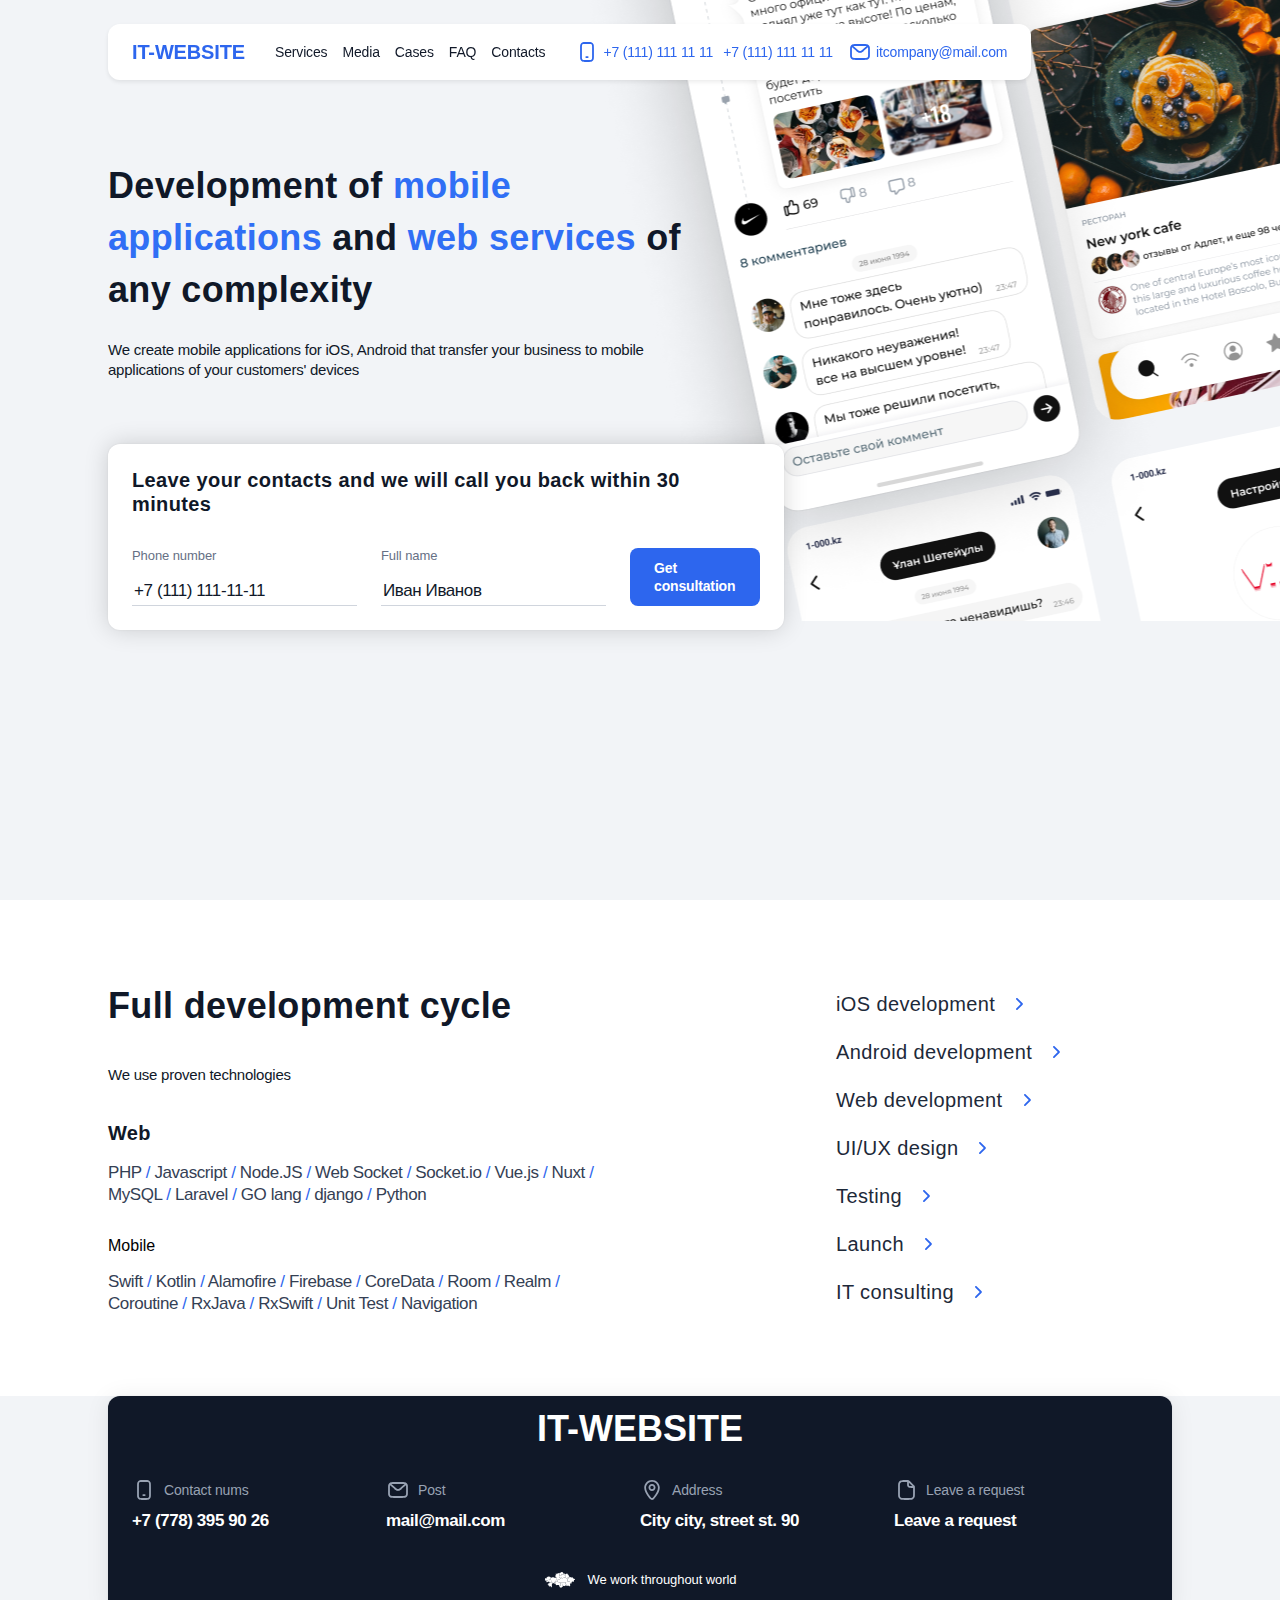
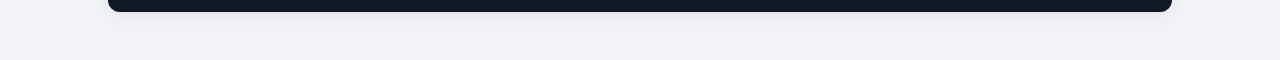
==== commit 83514fa7: "less6" ====
--- a/src/index.html
+++ b/src/index.html
@@ -6,7 +6,7 @@
         content="width=device-width, user-scalable=no, initial-scale=1.0, maximum-scale=1.0, minimum-scale=1.0">
     <meta http-equiv="X-UA-Compatible" content="ie=edge">
     <title>IT-website</title>
-    <link rel="stylesheet" href="assets/styles/style.scss">
+    <link rel="stylesheet" href="assets/styles/style.css">
 </head>
 <body>
     <svg display="none" xmlns="http://www.w3.org/2000/svg">
--- a/src/assets/styles/style.css
+++ b/src/assets/styles/style.css
@@ -0,0 +1,1025 @@
+html, body, div, span, applet, object, iframe,
+h1, h2, h3, h4, h5, h6, p, blockquote, pre,
+a, abbr, acronym, address, big, cite, code,
+del, dfn, em, img, ins, kbd, q, s, samp,
+small, strike, strong, sub, sup, tt, var,
+b, u, i, center,
+dl, dt, dd, ol, ul, li,
+fieldset, form, label, legend,
+table, caption, tbody, tfoot, thead, tr, th, td,
+article, aside, canvas, details, embed,
+figure, figcaption, footer, header, hgroup,
+menu, nav, output, ruby, section, summary,
+time, mark, audio, video {
+  margin: 0;
+  padding: 0;
+  border: 0;
+  font-size: 100%;
+  vertical-align: baseline;
+}
+
+article, aside, details, figcaption, figure,
+footer, header, hgroup, menu, nav, section {
+  display: block;
+}
+
+body {
+  line-height: 1;
+}
+
+ol, ul {
+  list-style: none;
+}
+
+blockquote, q {
+  quotes: none;
+}
+
+blockquote:before, blockquote:after,
+q:before, q:after {
+  content: "";
+  content: none;
+}
+
+table {
+  border-collapse: collapse;
+  border-spacing: 0;
+}
+
+@font-face {
+  font-family: "HelveticaNeueCyr";
+  src: url("/src/assets/fonts/HelveticaNeueCyr-Roman.eot");
+  src: local("HelveticaNeueCyr"), url("/src/assets/fonts/HelveticaNeueCyr-Roman.eot?#iefix") format("embedded-opentype"), url("/src/assets/fonts/HelveticaNeueCyr-Roman.woff") format("woff"), url("/src/assets/fonts/HelveticaNeueCyr-Roman.ttf") format("truetype");
+  font-weight: 400;
+  font-style: normal;
+  font-display: swap;
+}
+@font-face {
+  font-family: "HelveticaNeueCyr";
+  src: url("/src/assets/fonts/HelveticaNeueCyr-Black.eot");
+  src: local("HelveticaNeueCyr"), url("/src/assets/fonts/HelveticaNeueCyr-Black.eot?#iefix") format("embedded-opentype"), url("/src/assets/fonts/HelveticaNeueCyr-Black.woff") format("woff"), url("/src/assets/fonts/HelveticaNeueCyr-Black.ttf") format("truetype");
+  font-weight: 800;
+  font-style: normal;
+  font-display: swap;
+}
+@font-face {
+  font-family: "HelveticaNeueCyr";
+  src: url("/src/assets/fonts/HelveticaNeueCyr-BlackItalic.eot");
+  src: local("HelveticaNeueCyr"), url("/src/assets/fonts/HelveticaNeueCyr-BlackItalic.eot?#iefix") format("embedded-opentype"), url("/src/assets/fonts/HelveticaNeueCyr-BlackItalic.woff") format("woff"), url("/src/assets/fonts/HelveticaNeueCyr-BlackItalic.ttf") format("truetype");
+  font-weight: 800;
+  font-style: italic;
+  font-display: swap;
+}
+@font-face {
+  font-family: "HelveticaNeueCyr";
+  src: url("/src/assets/fonts/HelveticaNeueCyr-Bold.eot");
+  src: local("HelveticaNeueCyr"), url("/src/assets/fonts/HelveticaNeueCyr-Bold.eot?#iefix") format("embedded-opentype"), url("/src/assets/fonts/HelveticaNeueCyr-Bold.woff") format("woff"), url("/src/assets/fonts/HelveticaNeueCyr-Bold.ttf") format("truetype");
+  font-weight: 600;
+  font-style: normal;
+  font-display: swap;
+}
+@font-face {
+  font-family: "HelveticaNeueCyr";
+  src: url("/src/assets/fonts/HelveticaNeueCyr-BoldItalic.eot");
+  src: local("HelveticaNeueCyr"), url("/src/assets/fonts/HelveticaNeueCyr-BoldItalic.eot?#iefix") format("embedded-opentype"), url("/src/assets/fonts/HelveticaNeueCyr-BoldItalic.woff") format("woff"), url("/src/assets/fonts/HelveticaNeueCyr-BoldItalic.ttf") format("truetype");
+  font-weight: 600;
+  font-style: italic;
+  font-display: swap;
+}
+@font-face {
+  font-family: "HelveticaNeueCyr";
+  src: url("/src/assets/fonts/HelveticaNeueCyr-Heavy.eot");
+  src: local("HelveticaNeueCyr"), url("/src/assets/fonts/HelveticaNeueCyr-Heavy.eot?#iefix") format("embedded-opentype"), url("/src/assets/fonts/HelveticaNeueCyr-Heavy.woff") format("woff"), url("/src/assets/fonts/HelveticaNeueCyr-Heavy.ttf") format("truetype");
+  font-weight: 900;
+  font-style: normal;
+  font-display: swap;
+}
+@font-face {
+  font-family: "HelveticaNeueCyr";
+  src: url("/src/assets/fonts/HelveticaNeueCyr-Italic.eot");
+  src: local("HelveticaNeueCyr"), url("/src/assets/fonts/HelveticaNeueCyr-Italic.eot?#iefix") format("embedded-opentype"), url("/src/assets/fonts/HelveticaNeueCyr-Italic.woff") format("woff"), url("/src/assets/fonts/HelveticaNeueCyr-Italic.ttf") format("truetype");
+  font-weight: 400;
+  font-style: italic;
+  font-display: swap;
+}
+@font-face {
+  font-family: "HelveticaNeueCyr";
+  src: url("/src/assets/fonts/HelveticaNeueCyr-Light.eot");
+  src: local("HelveticaNeueCyr"), url("/src/assets/fonts/HelveticaNeueCyr-Light.eot?#iefix") format("embedded-opentype"), url("/src/assets/fonts/HelveticaNeueCyr-Light.woff") format("woff"), url("/src/assets/fonts/HelveticaNeueCyr-Light.ttf") format("truetype");
+  font-weight: 300;
+  font-style: normal;
+  font-display: swap;
+}
+@font-face {
+  font-family: "HelveticaNeueCyr";
+  src: url("/src/assets/fonts/HelveticaNeueCyr-LightItalic.eot");
+  src: local("HelveticaNeueCyr"), url("/src/assets/fonts/HelveticaNeueCyr-LightItalic.eot?#iefix") format("embedded-opentype"), url("/src/assets/fonts/HelveticaNeueCyr-LightItalic.woff") format("woff"), url("/src/assets/fonts/HelveticaNeueCyr-LightItalic.ttf") format("truetype");
+  font-weight: 300;
+  font-style: italic;
+  font-display: swap;
+}
+@font-face {
+  font-family: "HelveticaNeueCyr";
+  src: url("/src/assets/fonts/HelveticaNeueCyr-Medium.eot");
+  src: local("HelveticaNeueCyr"), url("/src/assets/fonts/HelveticaNeueCyr-Medium.eot?#iefix") format("embedded-opentype"), url("/src/assets/fonts/HelveticaNeueCyr-Medium.woff") format("woff"), url("/src/assets/fonts/HelveticaNeueCyr-Medium.ttf") format("truetype");
+  font-weight: 500;
+  font-style: normal;
+  font-display: swap;
+}
+@font-face {
+  font-family: "HelveticaNeueCyr";
+  src: url("/src/assets/fonts/HelveticaNeueCyr-MediumItalic.eot");
+  src: local("HelveticaNeueCyr"), url("/src/assets/fonts/HelveticaNeueCyr-MediumItalic.eot?#iefix") format("embedded-opentype"), url("/src/assets/fonts/HelveticaNeueCyr-MediumItalic.woff") format("woff"), url("/src/assets/fonts/HelveticaNeueCyr-MediumItalic.ttf") format("truetype");
+  font-weight: 500;
+  font-style: italic;
+  font-display: swap;
+}
+@font-face {
+  font-family: "HelveticaNeueCyr";
+  src: url("/src/assets/fonts/HelveticaNeueCyr-Thin.eot");
+  src: local("HelveticaNeueCyr"), url("/src/assets/fonts/HelveticaNeueCyr-Thin.eot?#iefix") format("embedded-opentype"), url("/src/assets/fonts/HelveticaNeueCyr-Thin.woff") format("woff"), url("/src/assets/fonts/HelveticaNeueCyr-Thin.ttf") format("truetype");
+  font-weight: 200;
+  font-style: normal;
+  font-display: swap;
+}
+@font-face {
+  font-family: "HelveticaNeueCyr";
+  src: url("/src/assets/fonts/HelveticaNeueCyr-UltraLight.eot");
+  src: local("HelveticaNeueCyr"), url("/src/assets/fonts/HelveticaNeueCyr-UltraLight.eot?#iefix") format("embedded-opentype"), url("/src/assets/fonts/HelveticaNeueCyr-UltraLight.woff") format("woff"), url("/src/assets/fonts/HelveticaNeueCyr-UltraLight.ttf") format("truetype");
+  font-weight: 100;
+  font-style: normal;
+  font-display: swap;
+}
+@font-face {
+  font-family: "HelveticaNeueCyr";
+  src: url("/src/assets/fonts/HelveticaNeueCyr-UltraLightItalic.eot");
+  src: local("HelveticaNeueCyr"), url("/src/assets/fonts/HelveticaNeueCyr-UltraLightItalic.eot?#iefix") format("embedded-opentype"), url("/src/assets/fonts/HelveticaNeueCyr-UltraLightItalic.woff") format("woff"), url("/src/assets/fonts/HelveticaNeueCyr-UltraLightItalic.ttf") format("truetype");
+  font-weight: 100;
+  font-style: italic;
+  font-display: swap;
+}
+@font-face {
+  font-family: "Inter";
+  src: url("/src/assets/fonts/Inter/Inter-Bold.eot");
+  src: local("Inter"), url("/src/assets/fonts/Inter/Inter-Bold.eot?#iefix") format("embedded-opentype"), url("/src/assets/fonts/Inter/Inter-Bold.woff") format("woff"), url("/src/assets/fonts/Inter/Inter-Bold.ttf") format("truetype");
+  font-weight: 700;
+  font-style: normal;
+  font-display: swap;
+}
+@font-face {
+  font-family: "Inter";
+  src: url("/src/assets/fonts/Inter/Inter-BoldItalic.eot");
+  src: local("Inter"), url("/src/assets/fonts/Inter/Inter-BoldItalic.eot?#iefix") format("embedded-opentype"), url("/src/assets/fonts/Inter/Inter-BoldItalic.woff") format("woff"), url("/src/assets/fonts/Inter/Inter-BoldItalic.ttf") format("truetype");
+  font-weight: 700;
+  font-style: italic;
+  font-display: swap;
+}
+@font-face {
+  font-family: "Inter";
+  src: url("/src/assets/fonts/Inter/Inter-Medium.eot");
+  src: local("Inter"), url("/src/assets/fonts/Inter/Inter-Medium.eot?#iefix") format("embedded-opentype"), url("/src/assets/fonts/Inter/Inter-Medium.woff") format("woff"), url("/src/assets/fonts/Inter/Inter-Medium.ttf") format("truetype");
+  font-weight: 500;
+  font-style: normal;
+  font-display: swap;
+}
+@font-face {
+  font-family: "Inter";
+  src: url("/src/assets/fonts/Inter/Inter-MediumItalic.eot");
+  src: local("Inter"), url("/src/assets/fonts/Inter/Inter-MediumItalic.eot?#iefix") format("embedded-opentype"), url("/src/assets/fonts/Inter/Inter-MediumItalic.woff") format("woff"), url("/src/assets/fonts/Inter/Inter-MediumItalic.ttf") format("truetype");
+  font-weight: 500;
+  font-style: italic;
+  font-display: swap;
+}
+@font-face {
+  font-family: "Inter";
+  src: url("/src/assets/fonts/Inter/Inter-Regular.eot");
+  src: local("Inter"), url("/src/assets/fonts/Inter/Inter-Regular.eot?#iefix") format("embedded-opentype"), url("/src/assets/fonts/Inter/Inter-Regular.woff") format("woff"), url("/src/assets/fonts/Inter/Inter-Regular.ttf") format("truetype");
+  font-weight: 400;
+  font-style: normal;
+  font-display: swap;
+}
+@font-face {
+  font-family: "Inter";
+  src: url("/src/assets/fonts/Inter/Inter-RegularItalic.eot");
+  src: local("Inter"), url("/src/assets/fonts/Inter/Inter-RegularItalic.eot?#iefix") format("embedded-opentype"), url("/src/assets/fonts/Inter/Inter-RegularItalic.woff") format("woff"), url("/src/assets/fonts/Inter/Inter-RegularItalic.ttf") format("truetype");
+  font-weight: 400;
+  font-style: italic;
+  font-display: swap;
+}
+@font-face {
+  font-family: "SF Pro Display";
+  src: url("/src/assets/fonts/SFProDisplay/SF-Pro-Display-Semibold.eot");
+  src: local("SF Pro Display"), url("/src/assets/fonts/SFProDisplay/SF-Pro-Display-Semibold.eot?#iefix") format("embedded-opentype"), url("/src/assets/fonts/SFProDisplay/SF-Pro-Display-Semibold.woff") format("woff"), url("/src/assets/fonts/SFProDisplay/SF-Pro-Display-Semibold.ttf") format("truetype");
+  font-weight: 600;
+  font-style: normal;
+  font-display: swap;
+}
+@font-face {
+  font-family: "SF Pro Display";
+  src: url("/src/assets/fonts/SFProDisplay/SF-Pro-Display-SemiboldItalic.eot");
+  src: local("SF Pro Display"), url("/src/assets/fonts/SFProDisplay/SF-Pro-Display-SemiboldItalic.eot?#iefix") format("embedded-opentype"), url("/src/assets/fonts/SFProDisplay/SF-Pro-Display-SemiboldItalic.woff") format("woff"), url("/src/assets/fonts/SFProDisplay/SF-Pro-Display-SemiboldItalic.ttf") format("truetype");
+  font-weight: 600;
+  font-style: italic;
+  font-display: swap;
+}
+@font-face {
+  font-family: "SF Pro Display";
+  src: url("/src/assets/fonts/SFProDisplay/SF-Pro-Display-Regular.eot");
+  src: local("SF Pro Display"), url("/src/assets/fonts/SFProDisplay/SF-Pro-Display-Regular.eot?#iefix") format("embedded-opentype"), url("/src/assets/fonts/SFProDisplay/SF-Pro-Display-Regular.woff") format("woff"), url("/src/assets/fonts/SFProDisplay/SF-Pro-Display-Regular.ttf") format("truetype");
+  font-weight: 400;
+  font-style: normal;
+  font-display: swap;
+}
+@font-face {
+  font-family: "SF Pro Display";
+  src: url("/src/assets/fonts/SFProDisplay/SF-Pro-Display-RegularItalic.eot");
+  src: local("SF Pro Display"), url("/src/assets/fonts/SFProDisplay/SF-Pro-Display-RegularItalic.eot?#iefix") format("embedded-opentype"), url("/src/assets/fonts/SFProDisplay/SF-Pro-Display-RegularItalic.woff") format("woff"), url("/src/assets/fonts/SFProDisplay/SF-Pro-Display-RegularItalic.ttf") format("truetype");
+  font-weight: 400;
+  font-style: italic;
+  font-display: swap;
+}
+@font-face {
+  font-family: "SF Pro Text";
+  src: url("/src/assets/fonts/SFProText/SFProText-Semibold.eot");
+  src: local("SF Pro Text"), url("/src/assets/fonts/SFProText/SFProText-Semibold.eot?#iefix") format("embedded-opentype"), url("/src/assets/fonts/SFProText/SFProText-Semibold.woff") format("woff"), url("/src/assets/fonts/SFProText/SFProText-Semibold.ttf") format("truetype");
+  font-weight: 600;
+  font-style: normal;
+  font-display: swap;
+}
+@font-face {
+  font-family: "SF Pro Text";
+  src: url("/src/assets/fonts/SFProText/SFProText-SemiboldItalic.eot");
+  src: local("SF Pro Text"), url("/src/assets/fonts/SFProText/SFProText-SemiboldItalic.eot?#iefix") format("embedded-opentype"), url("/src/assets/fonts/SFProText/SFProText-SemiboldItalic.woff") format("woff"), url("/src/assets/fonts/SFProText/SFProText-SemiboldItalic.ttf") format("truetype");
+  font-weight: 600;
+  font-style: italic;
+  font-display: swap;
+}
+@font-face {
+  font-family: "SF Pro Text";
+  src: url("/src/assets/fonts/SFProText/SFProText-Medium.eot");
+  src: local("SF Pro Text"), url("/src/assets/fonts/SFProText/SFProText-Medium.eot?#iefix") format("embedded-opentype"), url("/src/assets/fonts/SFProText/SFProText-Medium.woff") format("woff"), url("/src/assets/fonts/SFProText/SFProText-Medium.ttf") format("truetype");
+  font-weight: 500;
+  font-style: normal;
+  font-display: swap;
+}
+@font-face {
+  font-family: "SF Pro Text";
+  src: url("/src/assets/fonts/SFProText/SFProText-MediumItalic.eot");
+  src: local("SF Pro Text"), url("/src/assets/fonts/SFProText/SFProText-MediumItalic.eot?#iefix") format("embedded-opentype"), url("/src/assets/fonts/SFProText/SFProText-MediumItalic.woff") format("woff"), url("/src/assets/fonts/SFProText/SFProText-MediumItalic.ttf") format("truetype");
+  font-weight: 500;
+  font-style: italic;
+  font-display: swap;
+}
+@font-face {
+  font-family: "SF Pro Text";
+  src: url("/src/assets/fonts/SFProText/SFProText-Regular.eot");
+  src: local("SF Pro Text"), url("/src/assets/fonts/SFProText/SFProText-Regular.eot?#iefix") format("embedded-opentype"), url("/src/assets/fonts/SFProText/SFProText-Regular.woff") format("woff"), url("/src/assets/fonts/SFProText/SFProText-Regular.ttf") format("truetype");
+  font-weight: 400;
+  font-style: normal;
+  font-display: swap;
+}
+@font-face {
+  font-family: "SF Pro Text";
+  src: url("/src/assets/fonts/SFProText/SFProText-RegularItalic.eot");
+  src: local("SF Pro Text"), url("/src/assets/fonts/SFProText/SFProText-RegularItalic.eot?#iefix") format("embedded-opentype"), url("/src/assets/fonts/SFProText/SFProText-RegularItalic.woff") format("woff"), url("/src/assets/fonts/SFProText/SFProText-RegularItalic.ttf") format("truetype");
+  font-weight: 400;
+  font-style: italic;
+  font-display: swap;
+}
+.header {
+  border-radius: 12px;
+  padding: 16px 24px;
+  width: -moz-fit-content;
+  width: fit-content;
+  position: sticky;
+  top: 24px;
+  box-shadow: 0 2px 4px 0 rgba(0, 0, 0, 0.08);
+  background: #fff;
+  z-index: 1000;
+}
+
+.header__content {
+  display: flex;
+  gap: 80px;
+  align-items: center;
+}
+
+.header__menu {
+  width: 59px;
+  height: 40px;
+  display: none;
+}
+
+.header__menu:active-content {
+  display: block;
+}
+
+.header__menu svg {
+  width: 100%;
+  height: 100%;
+}
+
+.header__title, .header__menu-title {
+  font-family: "Inter Bold", sans-serif;
+  font-weight: 700;
+  font-size: 20px;
+  text-transform: uppercase;
+  line-height: 18px;
+  letter-spacing: -0.15px;
+  text-decoration: none;
+  color: #2d66ee;
+}
+
+.header__links {
+  display: flex;
+  gap: 24px;
+}
+
+.header__link, .header__contact-content a {
+  font-family: "SF Pro Text Medium", sans-serif;
+  font-weight: 500;
+  font-size: 14px;
+  line-height: 18px;
+  letter-spacing: -0.15px;
+  text-decoration: none;
+  color: #101828;
+}
+
+.header__contacts {
+  display: flex;
+  gap: 32px;
+}
+
+.header__contact-phone, .header__contact-mail, .header__menu-contact {
+  display: flex;
+  gap: 8px;
+  align-items: center;
+}
+
+.header__contact-phone svg, .header__contact-mail svg, .header__menu-contact svg {
+  width: 24px;
+  height: 24px;
+  color: #2d66ee;
+}
+
+.header__contact-content {
+  display: flex;
+  gap: 16px;
+}
+
+.header__contact-content a {
+  color: #2d66ee;
+}
+
+.header__menu-content {
+  position: fixed;
+  top: 0;
+  left: 0;
+  right: 0;
+  bottom: 0;
+  background-color: #ffffff;
+  z-index: 9999;
+  overflow: auto;
+  display: none;
+}
+
+.header__menu-content-wrapper {
+  display: grid;
+  gap: 65px;
+  padding: 100px 40px;
+}
+
+.header__menu-content-close-wrapper {
+  display: flex;
+  justify-content: end;
+}
+
+.header__menu-content-close {
+  width: 24px;
+  height: 24px;
+  cursor: pointer;
+}
+
+.header__menu-content-close:active-content {
+  display: none;
+}
+
+.header__menu-content-close svg {
+  width: 100%;
+  height: 100%;
+}
+
+.header__menu-content-title {
+  font-size: 48px;
+  text-align: center;
+  line-height: 48px;
+}
+
+.header__menu-content-blocks {
+  display: grid;
+  gap: 65px;
+  padding: 0;
+  justify-content: center;
+}
+
+.header__menu-content-links {
+  display: grid;
+  gap: 32px;
+  text-align: center;
+}
+
+.header__menu-content-links-link {
+  font-family: "Inter Regular", sans-serif;
+  font-weight: 400;
+  font-size: 36px;
+  line-height: 144%;
+  letter-spacing: 0.33px;
+  text-decoration: none;
+  color: #101828;
+}
+
+.header__menu-content-contacts {
+  display: flex;
+  gap: 32px;
+  flex-wrap: wrap;
+  row-gap: 22px;
+  justify-content: center;
+}
+
+.header__menu-content-contacts-contact {
+  gap: 4px;
+}
+
+.header__menu-content-contacts-contact svg {
+  width: 28px;
+  height: 28px;
+  color: #2d66ee;
+}
+
+.header__menu-content-contacts-contact-content a {
+  font-family: "SF Pro Text Medium", sans-serif;
+  font-weight: 500;
+  font-size: 18px;
+  letter-spacing: -0.15px;
+  color: #2d66ee;
+  text-decoration: none;
+  white-space: nowrap;
+}
+
+@media screen and (max-width: 1328px) {
+  .header__content {
+    gap: 30px;
+  }
+  .header__links {
+    gap: 15px;
+  }
+  .header__contacts {
+    gap: 15px;
+  }
+  .header__contact-phone, .header__contact-mail {
+    gap: 4px;
+  }
+  .header__contact-content {
+    gap: 10px;
+  }
+}
+@media screen and (max-width: 1105px) {
+  .header {
+    padding: 16px 17px;
+  }
+  .header__content {
+    gap: 10px;
+  }
+  .header__links {
+    gap: 6px;
+  }
+  .header__contacts {
+    gap: 6px;
+  }
+}
+@media screen and (max-width: 1023px) {
+  .header {
+    padding: 25px 32px;
+    width: 100%;
+    top: 16px;
+    margin-left: -32px;
+  }
+  .header__content {
+    gap: initial;
+    justify-content: space-between;
+  }
+  .header__menu {
+    display: block;
+  }
+  .header__title {
+    position: absolute;
+    top: 50%;
+    left: 50%;
+    transform: translate(-50%, -50%);
+  }
+  .header__links, .header__contact-phone {
+    display: none;
+  }
+}
+@media screen and (max-width: 767px) {
+  .header {
+    padding: 35px 16px;
+    top: 20px;
+    margin-left: -16px;
+  }
+  .header__menu {
+    width: 40px;
+    height: 28px;
+  }
+  .header__menu-wrapper {
+    padding: 70px 40px;
+  }
+  .header__contacts {
+    display: none;
+  }
+  .header__menu-title {
+    font-size: 20px;
+    line-height: 18px;
+    letter-spacing: -0.15px;
+  }
+  .header__menu-link {
+    font-size: 24px;
+  }
+  .header__menu-blocks {
+    gap: 52px;
+  }
+  .header__menu-links {
+    gap: 21px;
+  }
+  .header__menu-contacts {
+    flex-direction: column;
+    row-gap: 16px;
+    align-items: center;
+  }
+  .header__menu-contacts-contact {
+    gap: 8px;
+  }
+}
+.footer {
+  border-radius: 12px;
+  padding: 24px;
+  margin-top: auto;
+  margin-bottom: 48px;
+  box-shadow: 0 2px 24px 0 rgba(0, 0, 0, 0.08), 0 0 2px 0 rgba(0, 0, 0, 0.08);
+  background: #101828;
+}
+
+.footer__content {
+  display: grid;
+  grid-gap: 40px;
+  align-items: center;
+}
+
+.footer__title {
+  font-family: "Inter Bold", sans-serif;
+  font-weight: 700;
+  font-size: 36px;
+  line-height: 50%;
+  letter-spacing: 0em;
+  color: #fff;
+  text-decoration: none;
+  text-transform: uppercase;
+  text-align: center;
+}
+
+.footer__contacts {
+  display: flex;
+  flex-wrap: wrap;
+  row-gap: 32px;
+}
+
+.footer__contact {
+  display: grid;
+  gap: 8px;
+  flex: 1;
+  min-width: 160px;
+}
+
+.footer__contact-title {
+  display: flex;
+  gap: 8px;
+  align-items: center;
+}
+
+.footer__contact-title p {
+  font-family: "SF Pro Text Medium", sans-serif;
+  font-weight: 500;
+  font-size: 14px;
+  line-height: 18px;
+  letter-spacing: -0.15px;
+  color: #98a2b3;
+}
+
+.footer__contact-content {
+  font-family: "SF Pro Text Semibold", sans-serif;
+  font-weight: 600;
+  font-size: 17px;
+  line-height: 22px;
+  letter-spacing: -0.41px;
+  color: #ffffff;
+  text-decoration: none;
+}
+
+.footer__end {
+  display: flex;
+  gap: 12px;
+  align-items: center;
+  justify-content: center;
+}
+
+.footer__end-text {
+  font-family: "SF Pro Text Regular", sans-serif;
+  font-weight: 400;
+  font-size: 13px;
+  line-height: 16px;
+  letter-spacing: -0.08px;
+  color: #ffffff;
+}
+
+@media screen and (max-width: 1023px) {
+  .footer {
+    padding: 46px 32px;
+    width: 100%;
+    margin-bottom: 0;
+    margin-left: -32px;
+  }
+  .footer__content {
+    grid-gap: 32px;
+  }
+  .footer__contact-content {
+    font-size: 14px;
+  }
+}
+@media screen and (max-width: 767px) {
+  .footer {
+    padding: 38px 16px;
+    margin-left: -16px;
+  }
+  .footer__content {
+    grid-gap: 52px;
+  }
+  .footer__title {
+    font-size: 32px;
+  }
+}
+.block__welcome {
+  margin-top: -56px;
+  height: 900px;
+}
+
+.block__welcome-content {
+  margin-top: 160px;
+  width: 600px;
+  height: 220px;
+  display: grid;
+  gap: 24px;
+}
+
+.block__welcome-title {
+  font-family: "Inter Bold", sans-serif;
+  font-weight: 700;
+  font-size: 36px;
+  line-height: 144%;
+  letter-spacing: 0.33px;
+  color: #101828;
+}
+
+.block__welcome-title span {
+  color: #306ff5;
+}
+
+.block__welcome-text {
+  font-family: "SF Pro Text Medium", sans-serif;
+  font-weight: 500;
+  font-size: 15px;
+  line-height: 20px;
+  letter-spacing: -0.24px;
+  color: #101828;
+}
+
+.block__welcome-form {
+  margin-top: 64px;
+  width: -moz-fit-content;
+  width: fit-content;
+  border-radius: 12px;
+  padding: 24px;
+  box-shadow: 0 0 24px 0 rgba(0, 0, 0, 0.16), 0 0 2px 0 rgba(0, 0, 0, 0.08);
+  background: #fff;
+  display: flex;
+  flex-direction: column;
+  gap: 32px;
+}
+
+.block__welcome-subtitle {
+  width: 600px;
+  font-family: "Inter Bold", sans-serif;
+  font-weight: 700;
+  font-size: 20px;
+  line-height: 24px;
+  letter-spacing: 0.38px;
+  color: #101828;
+}
+
+.block__welcome-image {
+  position: absolute;
+  top: 0;
+  left: 50%;
+  transform: translateX(-50%);
+  z-index: -1;
+  max-width: 1440px;
+  width: 100%;
+  height: 900px;
+  overflow: hidden;
+}
+
+.block__welcome-image img {
+  -o-object-fit: cover;
+     object-fit: cover;
+  transform: translate(62%, -31%);
+}
+
+.form__welcome {
+  width: 628px;
+  height: 58px;
+  display: flex;
+  gap: 24px;
+}
+
+.form__welcome-content {
+  display: grid;
+  gap: 8px;
+  flex: 1;
+}
+
+.form__welcome-content label {
+  font-family: "SF Pro Text Medium", sans-serif;
+  font-weight: 500;
+  font-size: 13px;
+  line-height: 16px;
+  letter-spacing: -0.08px;
+  color: #667085;
+}
+
+.form__welcome-content input {
+  border: none;
+  border-bottom: solid 0.7px #d0d5dd;
+  font-family: "SF Pro Text Regular", sans-serif;
+  font-weight: 400;
+  font-size: 17px;
+  line-height: 22px;
+  letter-spacing: -0.41px;
+  color: #101828;
+}
+
+.form__welcome button {
+  border-radius: 8px;
+  border: 0px;
+  padding: 11px 24px;
+  width: 132px;
+  height: 58px;
+  cursor: pointer;
+  background: #2d66ee;
+  text-align: left;
+  font-family: "SF Pro Text Semibold", sans-serif;
+  font-weight: 600;
+  font-size: 14px;
+  line-height: 18px;
+  letter-spacing: -0.15px;
+  color: #fff;
+}
+
+@media screen and (max-width: 1224px) {
+  .block__welcome-image {
+    width: 100vw;
+  }
+}
+@media screen and (max-width: 1023px) {
+  .block__welcome {
+    margin-top: -90px;
+    height: 762px;
+  }
+  .block__welcome-content {
+    margin-top: 138px;
+    width: 382px;
+    height: 204px;
+  }
+  .block__welcome-title {
+    font-size: 28px;
+  }
+  .block__welcome-form {
+    margin-top: 32px;
+    padding: 32px;
+    width: 382px;
+    height: 356px;
+    box-sizing: border-box;
+  }
+  .block__welcome-subtitle {
+    width: 295px;
+    font-size: 16px;
+  }
+  .block__welcome-image {
+    height: 762px;
+  }
+  .block__welcome-image img {
+    scale: 0.6;
+    transform: translate(50%, -46%);
+  }
+  .form__welcome {
+    width: 295px;
+    flex-direction: column;
+    gap: 32px;
+  }
+  .form__welcome button {
+    width: -moz-fit-content;
+    width: fit-content;
+    height: 40px;
+    text-align: left;
+  }
+}
+@media screen and (max-width: 767px) {
+  .block__welcome {
+    height: 1268px;
+  }
+  .block__welcome-form {
+    margin-top: 536px;
+    width: 392px;
+  }
+  .block__welcome-image {
+    height: 1268px;
+  }
+  .block__welcome-image img {
+    scale: 0.5;
+    transform: translate(-10%, -16%);
+  }
+  .form__welcome {
+    width: 224px;
+  }
+}
+.block__dev {
+  background-color: #ffffff;
+  margin-left: -108px;
+  margin-right: -108px;
+  padding: 80px 108px;
+  width: 100%;
+  display: flex;
+  gap: 128px;
+}
+
+.block__dev-leftblock {
+  width: 600px;
+  display: grid;
+  gap: 34px;
+}
+
+.block__dev-content {
+  display: grid;
+  gap: 32px;
+}
+
+.block__dev-title {
+  font-family: "Inter Bold", sans-serif;
+  font-weight: 700;
+  font-size: 36px;
+  line-height: 144%;
+  letter-spacing: 0.33px;
+  color: #101828;
+}
+
+.block__dev-text {
+  font-family: "SF Pro Text Medium", sans-serif;
+  font-weight: 500;
+  font-size: 15px;
+  line-height: 20px;
+  letter-spacing: -0.24px;
+  color: #101828;
+}
+
+.block__dev-tech {
+  width: 496px;
+  display: grid;
+  gap: 16px;
+}
+
+.block__dev-subtitle {
+  font-family: "SF Pro Display Semibold", sans-serif;
+  font-weight: 600;
+  font-size: 20px;
+  line-height: 24px;
+  letter-spacing: 0.34px;
+  color: #101828;
+}
+
+.block__dev-enum {
+  font-family: "SF Pro Text Regular", sans-serif;
+  font-weight: 400;
+  font-size: 17px;
+  line-height: 22px;
+  letter-spacing: -0.41px;
+  color: #344054;
+}
+
+.block__dev-enum span {
+  color: #2d66ee;
+}
+
+.block__dev-list {
+  display: grid;
+}
+
+.block__dev-item {
+  padding: 12px 0;
+  display: flex;
+  gap: 12px;
+  align-items: center;
+  width: -moz-fit-content;
+  width: fit-content;
+}
+
+.block__dev-item a {
+  font-family: "SF Pro Display Regular", sans-serif;
+  font-weight: 400;
+  font-size: 20px;
+  line-height: 24px;
+  letter-spacing: 0.38px;
+  color: #1d2939;
+  text-decoration: none;
+  cursor: pointer;
+}
+
+.block__dev-item a:hover {
+  font-family: "SF Pro Display Semibold", sans-serif;
+  font-weight: 600;
+  color: #101828;
+  border-bottom: solid 1px #2d66ee;
+}
+
+@media screen and (max-width: 1224px) {
+  .block__dev {
+    margin-left: -80px;
+    margin-right: -80px;
+    padding: 80px;
+  }
+}
+@media screen and (max-width: 1023px) {
+  .block__dev {
+    margin-left: -32px;
+    margin-right: -32px;
+    padding: 32px;
+    gap: 82px;
+  }
+  .block__dev-leftblock {
+    margin-left: 40px;
+    width: 320px;
+    gap: 32px;
+  }
+  .block__dev-content, .block__dev-tech {
+    width: 320px;
+  }
+  .block__dev-title {
+    font-size: 28px;
+  }
+  .block__dev-enum {
+    font-size: 14px;
+  }
+}
+@media screen and (max-width: 767px) {
+  .block__dev {
+    margin-left: -16px;
+    margin-right: -16px;
+    padding: 32px 16px;
+    flex-direction: column;
+    gap: 32px;
+  }
+  .block__dev-leftblock {
+    margin-left: initial;
+  }
+  .block__dev-enum {
+    font-size: 14px;
+    width: 278px;
+  }
+}
+html {
+  font-family: "SF Pro Text", sans-serif;
+  font-style: normal;
+  font-weight: 400;
+}
+
+body {
+  background: #f2f4f7;
+  width: 100%;
+  max-width: 1440px;
+  margin: 0 auto;
+}
+
+.container {
+  display: flex;
+  flex-direction: column;
+  min-height: 100vh;
+  height: 100%;
+  padding: 0 108px;
+}/*# sourceMappingURL=style.css.map */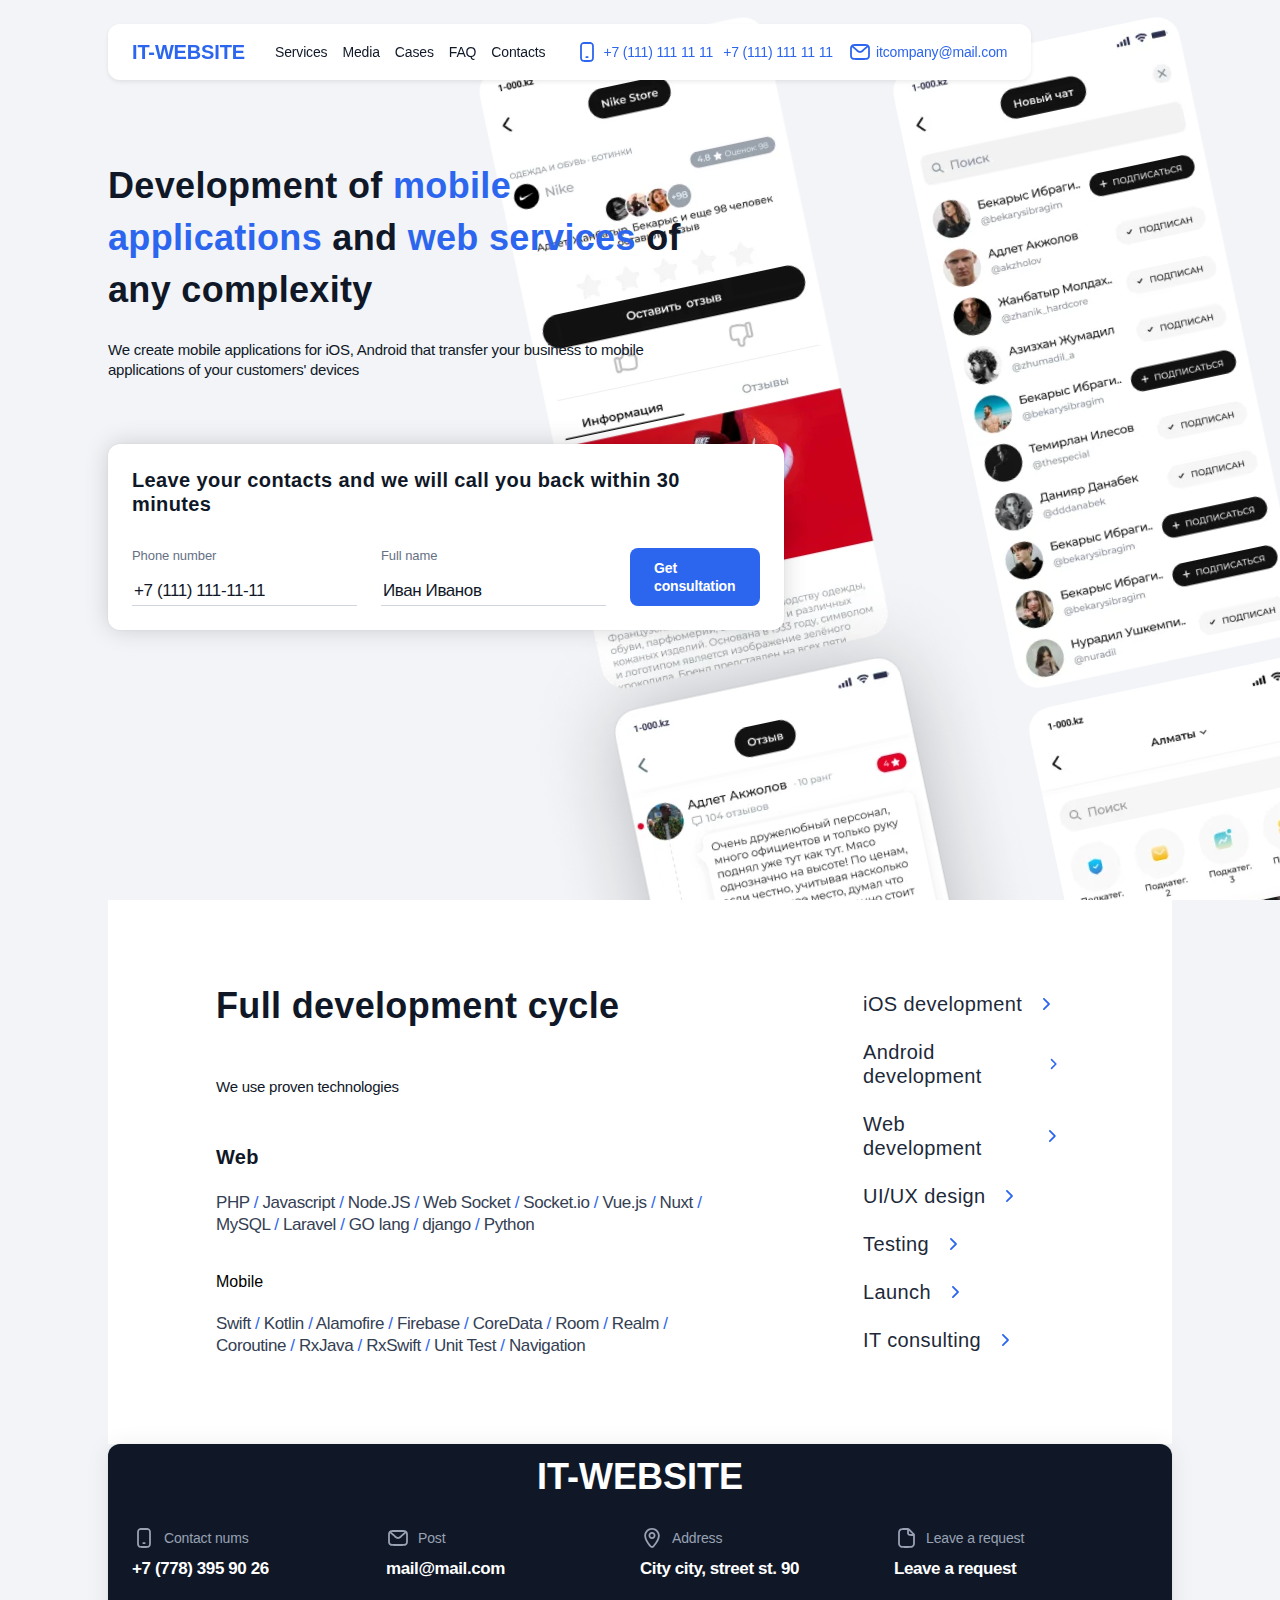
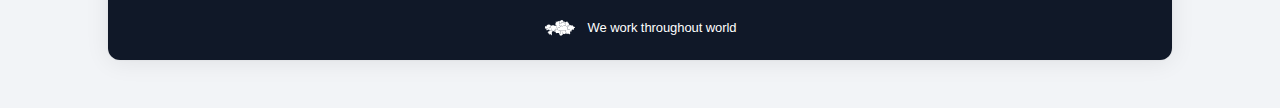
==== commit a89087e6: "les6" ====
--- a/src/index.html
+++ b/src/index.html
@@ -167,8 +167,17 @@
                     <button type="submit">Get consultation</button>
                 </form>
             </article>
-            <div class="block__welcome-image">
-                <img src="assets/img/photo.png" alt="screens">
+            <div class="block__welcome-background">
+                <div class="block__welcome-background-wrapper">
+                    <div class="background__image image-left">
+                        <img src="assets/img/column-left.webp" alt="Left Column">
+                        <img src="assets/img/column-left.webp" alt="Left Column Duplicate">
+                    </div>
+                    <div class="background__image image-right">
+                        <img src="assets/img/column-right.webp" alt="Right Column">
+                        <img src="assets/img/column-right.webp" alt="Right Column Duplicate">
+                    </div>
+                </div>
             </div>
         </section>
 
--- a/src/assets/styles/style.css
+++ b/src/assets/styles/style.css
@@ -46,6 +46,74 @@
   border-spacing: 0;
 }
 
+html {
+  font-family: var(--font-family_1);
+  font-style: normal;
+  font-weight: 400;
+}
+
+body {
+  background: #f2f4f7;
+  width: 100%;
+  margin: 0;
+}
+
+.container {
+  display: flex;
+  flex-direction: column;
+  min-height: 100vh;
+  max-width: 1440px;
+  width: 100%;
+  margin: 0 auto;
+  padding: 0 108px;
+  box-sizing: border-box;
+}
+@media screen and (max-width: 1224px) {
+  .container {
+    padding: 0 80px;
+  }
+}
+@media screen and (max-width: 1023px) {
+  .container {
+    padding: 0 32px;
+  }
+}
+@media screen and (max-width: 767px) {
+  .container {
+    padding: 0 16px;
+  }
+}
+
+* {
+  box-sizing: border-box;
+}
+*:before {
+  box-sizing: border-box;
+}
+*:after {
+  box-sizing: border-box;
+}
+
+:root {
+  --color_1: #101828;
+  --color_2: #344054;
+  --color_3: #2d66ee;
+  --color_4: #1d2939;
+  --color_5: #98a2b3;
+  --color_6: #667085;
+  --color_7: #ffffff;
+  --font-family_1: "SF Pro Text", sans-serif;
+  --font-family_2: "Inter", sans-serif;
+  --font-family_3: "Inter Bold", sans-serif;
+  --font-family_4: "SF Pro Text Medium", sans-serif;
+  --font-family_5: "SF Pro Display Semibold", sans-serif;
+  --font-family_6: "SF Pro Text Regular", sans-serif;
+  --font-family_7: "SF Pro Display Regular", sans-serif;
+  --font-family_8: "SF Pro Text Semibold", sans-serif;
+  --font-family_9: "Inter Regular", sans-serif;
+  --background-color_1: #ffffff;
+}
+
 @font-face {
   font-family: "HelveticaNeueCyr";
   src: url("/src/assets/fonts/HelveticaNeueCyr-Roman.eot");
@@ -681,25 +749,25 @@
 }
 
 .block__welcome-title {
-  font-family: "Inter Bold", sans-serif;
+  font-family: var(--font-family_3);
   font-weight: 700;
   font-size: 36px;
   line-height: 144%;
   letter-spacing: 0.33px;
-  color: #101828;
+  color: var(--color_1);
 }
 
 .block__welcome-title span {
-  color: #306ff5;
+  color: var(--color_3);
 }
 
 .block__welcome-text {
-  font-family: "SF Pro Text Medium", sans-serif;
+  font-family: var(--font-family_4);
   font-weight: 500;
   font-size: 15px;
   line-height: 20px;
   letter-spacing: -0.24px;
-  color: #101828;
+  color: var(--color_1);
 }
 
 .block__welcome-form {
@@ -709,7 +777,7 @@
   border-radius: 12px;
   padding: 24px;
   box-shadow: 0 0 24px 0 rgba(0, 0, 0, 0.16), 0 0 2px 0 rgba(0, 0, 0, 0.08);
-  background: #fff;
+  background: var(--background-color_1);
   display: flex;
   flex-direction: column;
   gap: 32px;
@@ -717,15 +785,15 @@
 
 .block__welcome-subtitle {
   width: 600px;
-  font-family: "Inter Bold", sans-serif;
+  font-family: var(--font-family_3);
   font-weight: 700;
   font-size: 20px;
   line-height: 24px;
   letter-spacing: 0.38px;
-  color: #101828;
-}
-
-.block__welcome-image {
+  color: var(--color_1);
+}
+
+.block__welcome-background {
   position: absolute;
   top: 0;
   left: 50%;
@@ -737,12 +805,64 @@
   overflow: hidden;
 }
 
-.block__welcome-image img {
-  -o-object-fit: cover;
-     object-fit: cover;
-  transform: translate(62%, -31%);
-}
-
+.block__welcome-background-wrapper {
+  display: flex;
+  gap: 2%;
+  justify-content: end;
+  transform: translateX(24%);
+}
+
+@media screen and (max-width: 1224px) {
+  .block__welcome-background {
+    width: 100vw;
+  }
+}
+@media screen and (max-width: 1023px) {
+  .block__welcome {
+    margin-top: -90px;
+    height: 762px;
+  }
+  .block__welcome-content {
+    margin-top: 138px;
+    width: 382px;
+    height: 204px;
+  }
+  .block__welcome-title {
+    font-size: 28px;
+  }
+  .block__welcome-form {
+    margin-top: 32px;
+    padding: 32px;
+    width: 382px;
+    height: 356px;
+    box-sizing: border-box;
+  }
+  .block__welcome-subtitle {
+    width: 295px;
+    font-size: 16px;
+  }
+  .block__welcome-background {
+    height: 762px;
+  }
+  .block__welcome-background-wrapper {
+    transform: translateX(16%);
+  }
+}
+@media screen and (max-width: 767px) {
+  .block__welcome {
+    height: 1268px;
+  }
+  .block__welcome-form {
+    margin-top: 536px;
+    width: 392px;
+  }
+  .block__welcome-background {
+    height: 1268px;
+  }
+  .block__welcome-background-wrapper {
+    transform: translate(32%, 20%);
+  }
+}
 .form__welcome {
   width: 628px;
   height: 58px;
@@ -757,23 +877,23 @@
 }
 
 .form__welcome-content label {
-  font-family: "SF Pro Text Medium", sans-serif;
+  font-family: var(--font-family_4);
   font-weight: 500;
   font-size: 13px;
   line-height: 16px;
   letter-spacing: -0.08px;
-  color: #667085;
+  color: var(--color_6);
 }
 
 .form__welcome-content input {
   border: none;
   border-bottom: solid 0.7px #d0d5dd;
-  font-family: "SF Pro Text Regular", sans-serif;
+  font-family: var(--font-family_6);
   font-weight: 400;
   font-size: 17px;
   line-height: 22px;
   letter-spacing: -0.41px;
-  color: #101828;
+  color: var(--color_1);
 }
 
 .form__welcome button {
@@ -783,54 +903,20 @@
   width: 132px;
   height: 58px;
   cursor: pointer;
-  background: #2d66ee;
+  background: var(--color_3);
   text-align: left;
-  font-family: "SF Pro Text Semibold", sans-serif;
+  font-family: var(--font-family_8);
   font-weight: 600;
   font-size: 14px;
   line-height: 18px;
   letter-spacing: -0.15px;
-  color: #fff;
-}
-
-@media screen and (max-width: 1224px) {
-  .block__welcome-image {
-    width: 100vw;
-  }
-}
+  color: var(--color_7);
+}
+
 @media screen and (max-width: 1023px) {
-  .block__welcome {
-    margin-top: -90px;
-    height: 762px;
-  }
-  .block__welcome-content {
-    margin-top: 138px;
-    width: 382px;
-    height: 204px;
-  }
-  .block__welcome-title {
-    font-size: 28px;
-  }
-  .block__welcome-form {
-    margin-top: 32px;
-    padding: 32px;
-    width: 382px;
-    height: 356px;
-    box-sizing: border-box;
-  }
-  .block__welcome-subtitle {
-    width: 295px;
-    font-size: 16px;
-  }
-  .block__welcome-image {
-    height: 762px;
-  }
-  .block__welcome-image img {
-    scale: 0.6;
-    transform: translate(50%, -46%);
-  }
   .form__welcome {
     width: 295px;
+    display: flex;
     flex-direction: column;
     gap: 32px;
   }
@@ -842,28 +928,65 @@
   }
 }
 @media screen and (max-width: 767px) {
-  .block__welcome {
-    height: 1268px;
-  }
-  .block__welcome-form {
-    margin-top: 536px;
-    width: 392px;
-  }
-  .block__welcome-image {
-    height: 1268px;
-  }
-  .block__welcome-image img {
-    scale: 0.5;
-    transform: translate(-10%, -16%);
-  }
   .form__welcome {
     width: 224px;
   }
 }
+.background__image {
+  display: flex;
+  flex-direction: column;
+  -moz-column-gap: 0px;
+       column-gap: 0px;
+  row-gap: 10px;
+  rotate: -12deg;
+  -o-object-fit: cover;
+     object-fit: cover;
+}
+
+@media screen and (max-width: 1023px) {
+  .background__image {
+    width: 146px;
+  }
+}
+.image-left {
+  animation: moveBackgroundLeft 30s linear infinite;
+}
+
+@media screen and (max-width: 767px) {
+  .image-left {
+    animation: none;
+  }
+}
+.image-right {
+  animation: moveBackgroundRight 30s linear infinite;
+}
+
+@media screen and (max-width: 767px) {
+  .image-right {
+    margin-top: -30px;
+    animation: none;
+  }
+}
+@keyframes moveBackgroundLeft {
+  0% {
+    transform: translateY(0);
+  }
+  100% {
+    transform: translateY(-50%);
+  }
+}
+@keyframes moveBackgroundRight {
+  0% {
+    transform: translateY(-50%);
+  }
+  100% {
+    transform: translateY(0);
+  }
+}
 .block__dev {
   background-color: #ffffff;
-  margin-left: -108px;
-  margin-right: -108px;
+  margin-left: 0px;
+  margin-right: 20px;
   padding: 80px 108px;
   width: 100%;
   display: flex;
